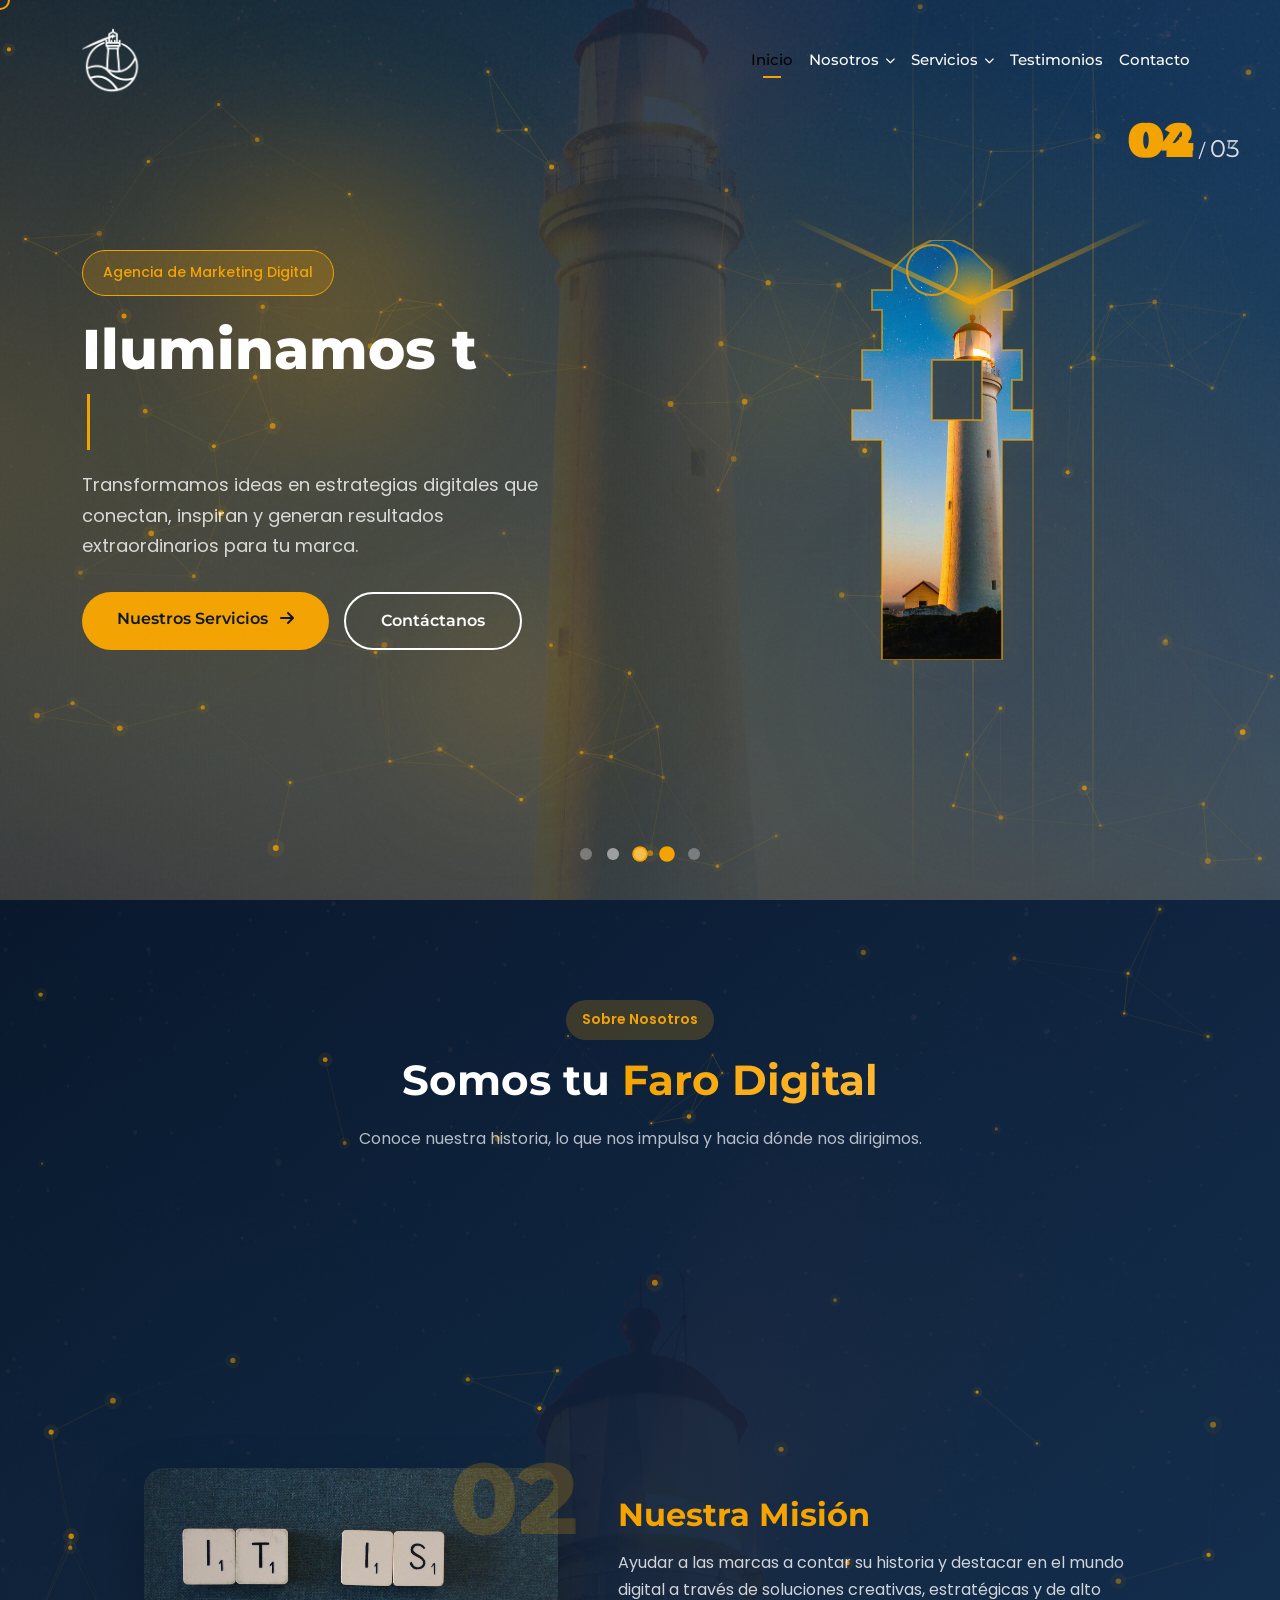
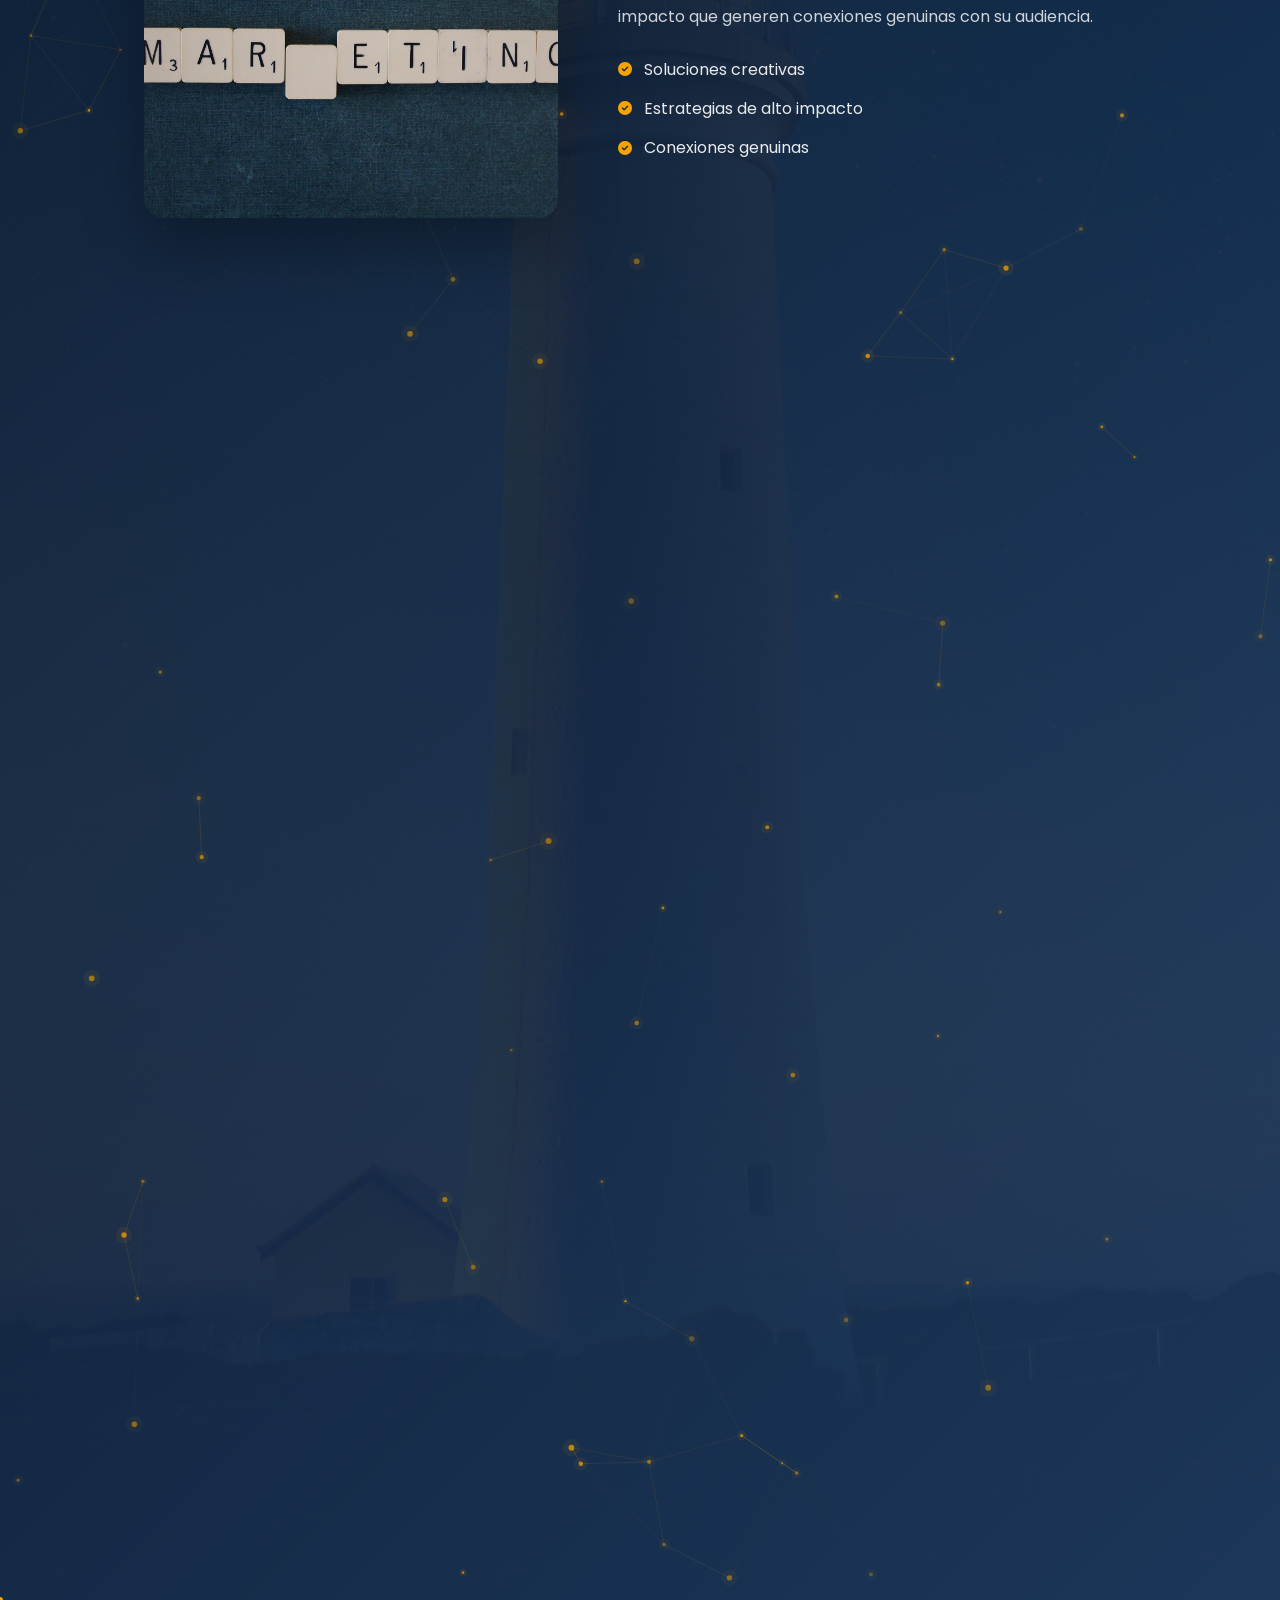
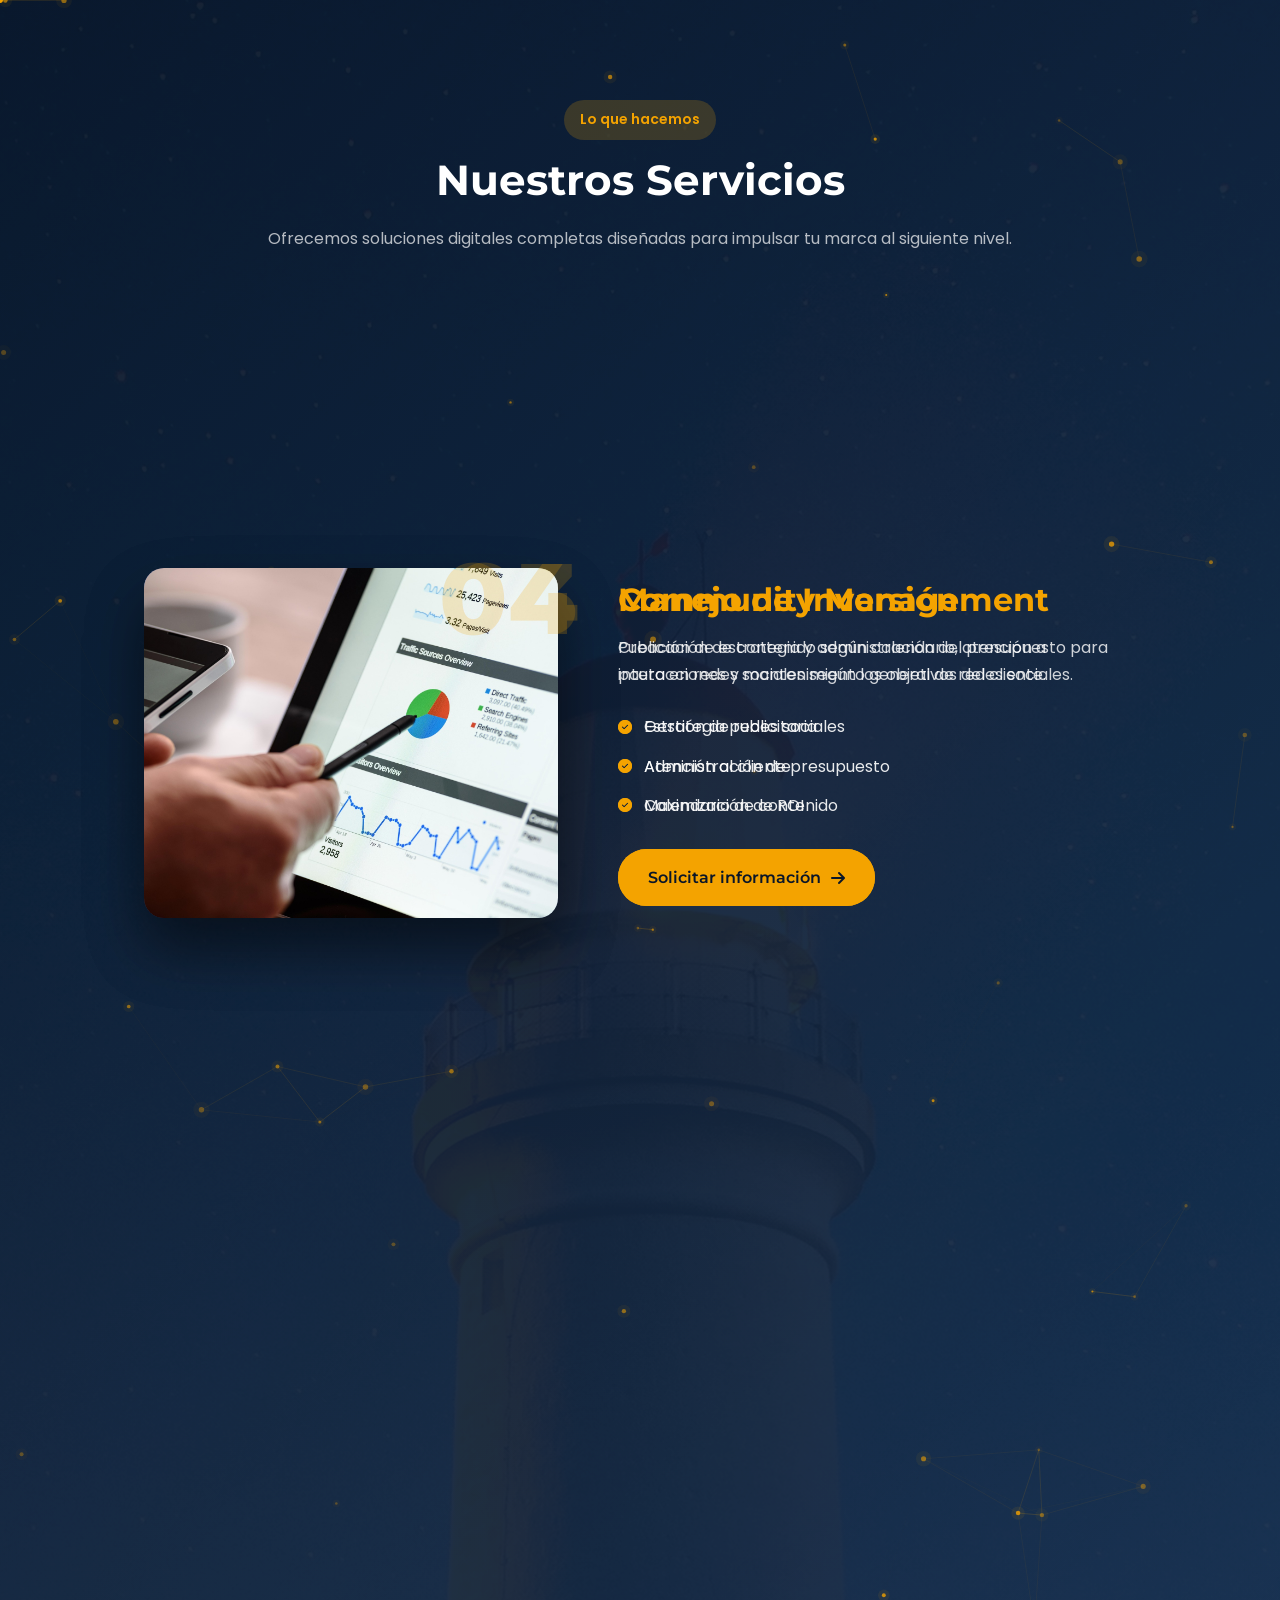
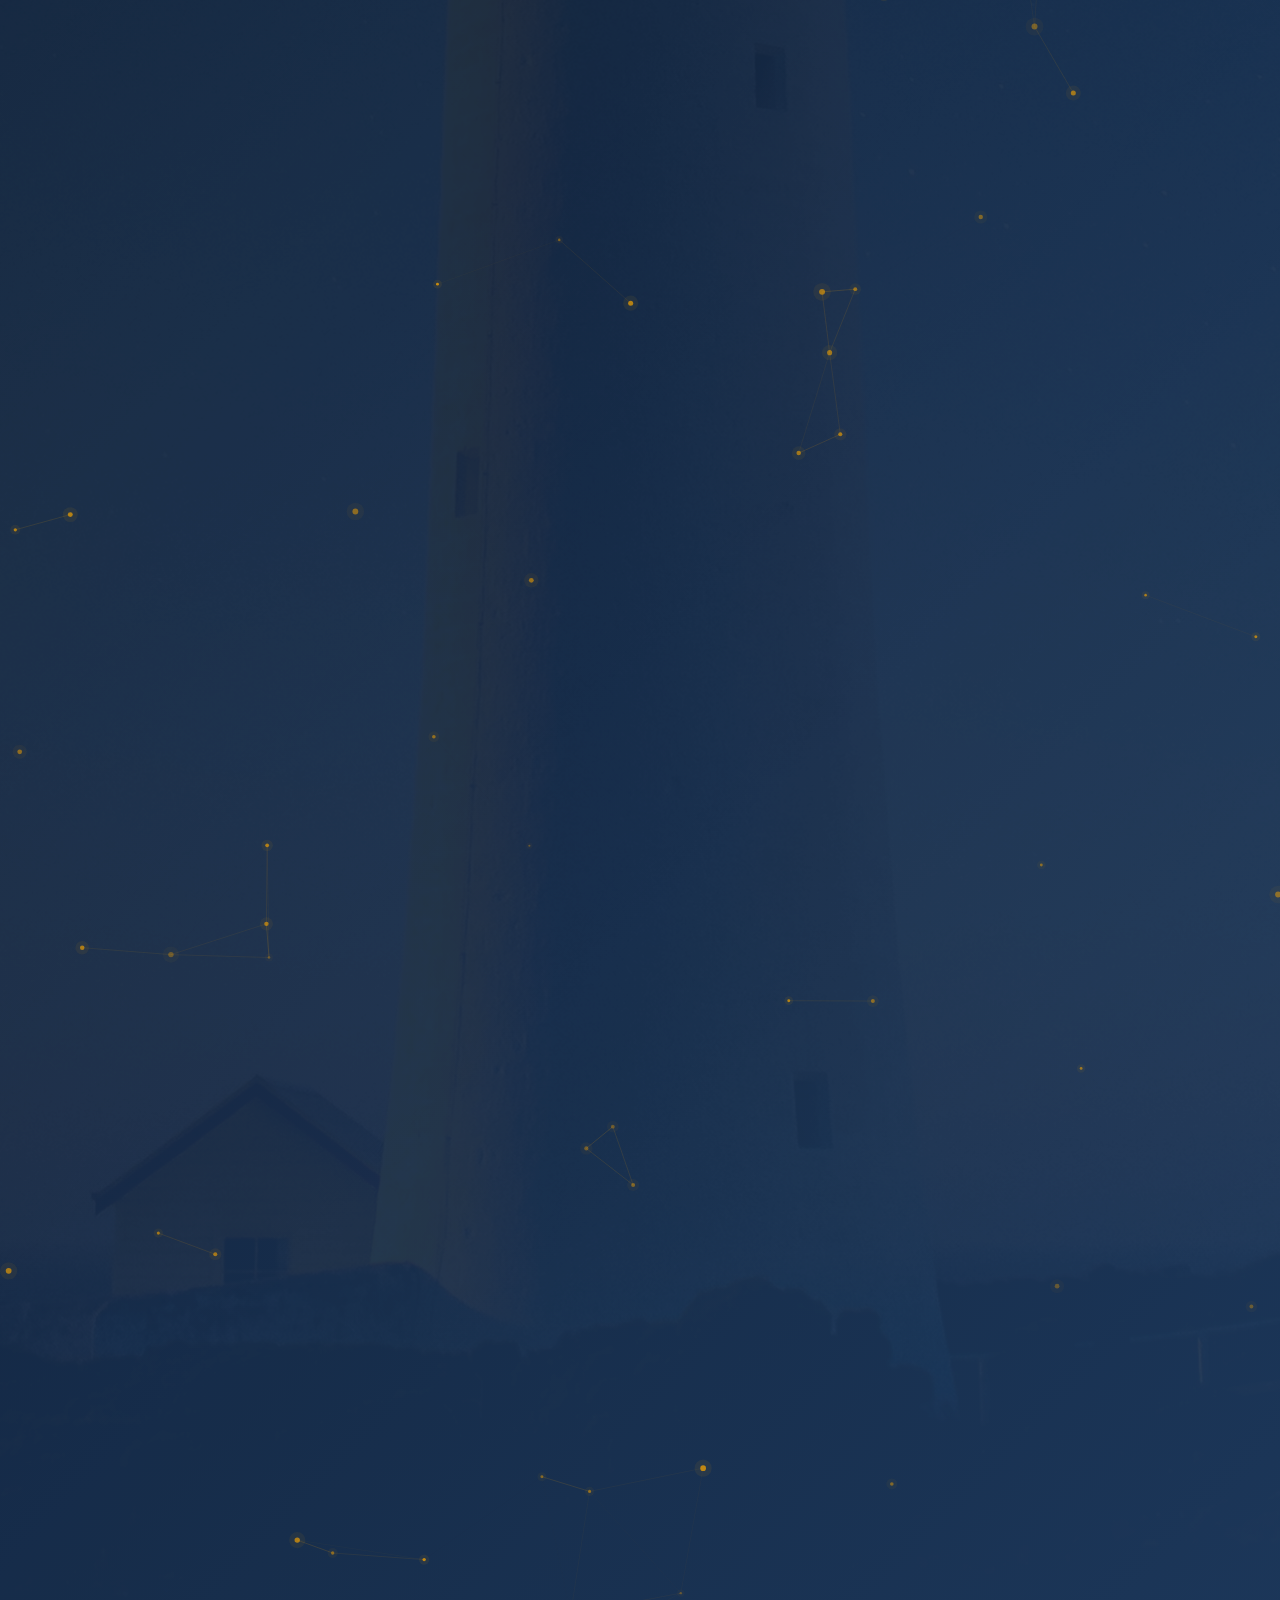
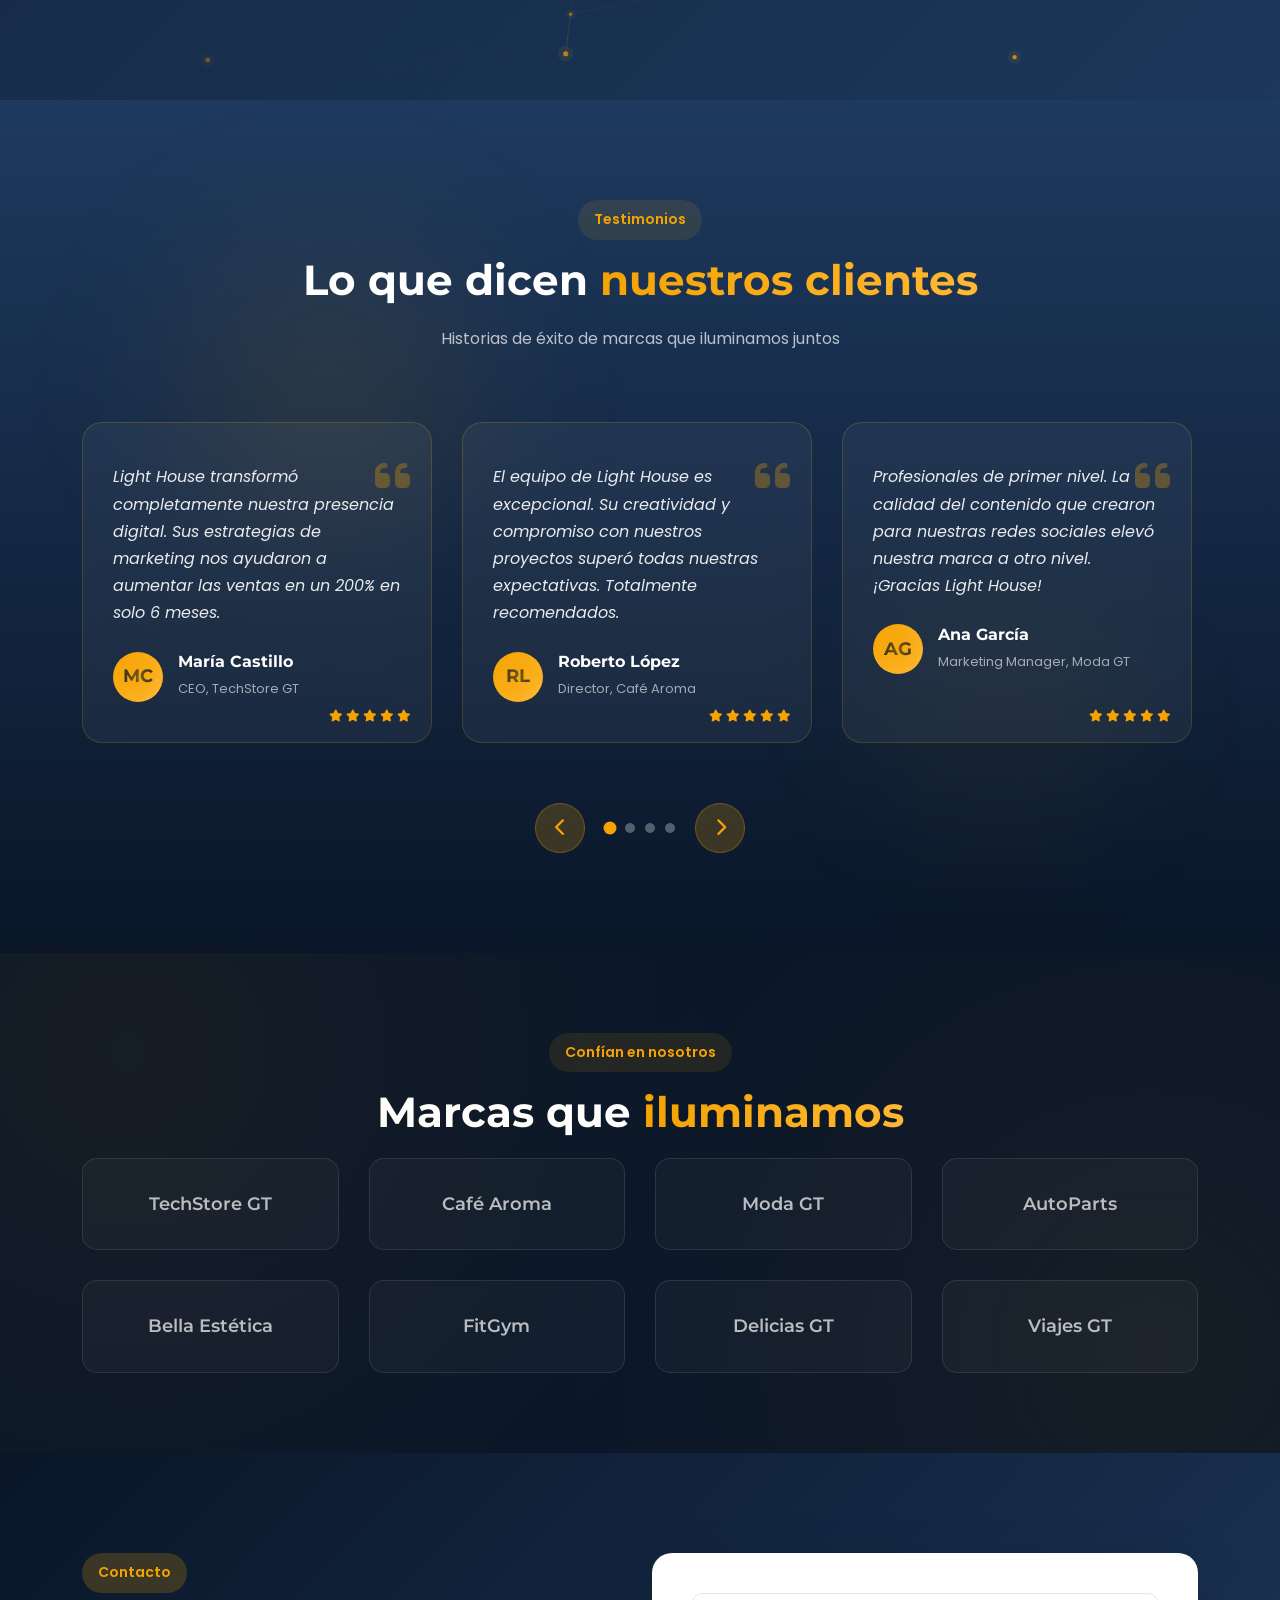
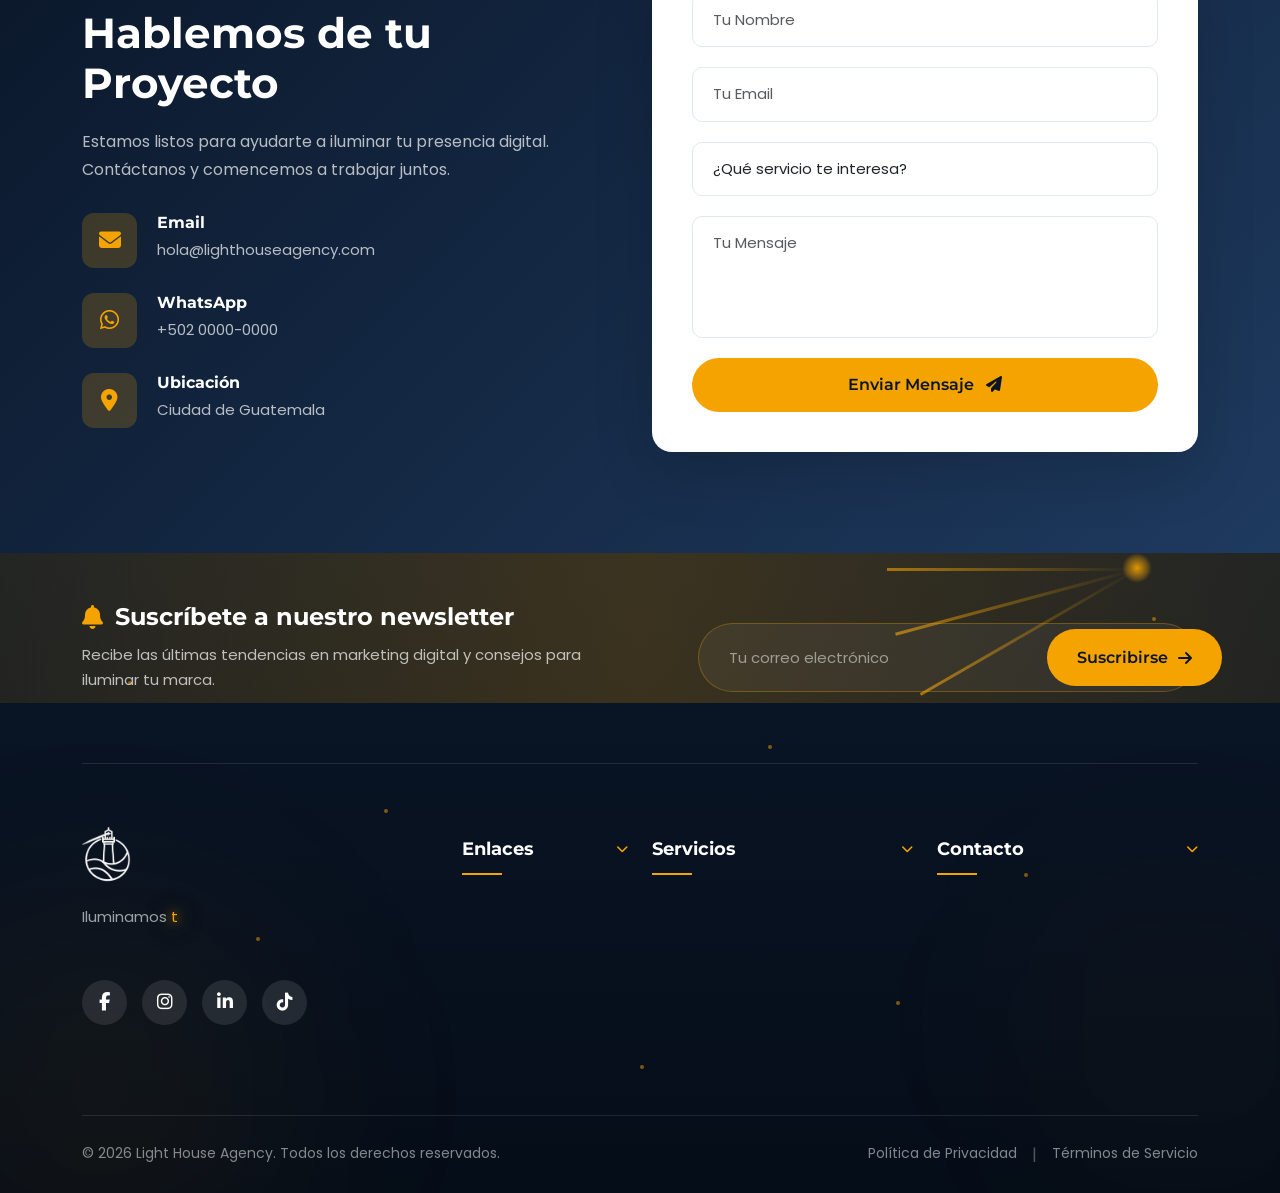
==== index.html @ 6420d39b "Add files via upload" ====
<!DOCTYPE html>
<html lang="es">
<head>
    <meta charset="UTF-8">
    <meta name="viewport" content="width=device-width, initial-scale=1.0">
    <meta name="description" content="Light House Agency - Agencia de Marketing Digital. Iluminamos tu presencia digital.">
    <title>Light House Agency | Agencia de Marketing Digital</title>
    
    <!-- Google Fonts -->
    <link rel="preconnect" href="https://fonts.googleapis.com">
    <link rel="preconnect" href="https://fonts.gstatic.com" crossorigin>
    <link href="https://fonts.googleapis.com/css2?family=Montserrat:wght@400;500;600;700;800&family=Poppins:wght@300;400;500;600&display=swap" rel="stylesheet">
    
    <!-- Bootstrap 5.3.2 -->
    <link href="https://cdn.jsdelivr.net/npm/bootstrap@5.3.2/dist/css/bootstrap.min.css" rel="stylesheet">
    
    <!-- Font Awesome -->
    <link rel="stylesheet" href="https://cdnjs.cloudflare.com/ajax/libs/font-awesome/6.5.1/css/all.min.css">
    
    <!-- Custom CSS -->
    <link rel="stylesheet" href="css/style.css">
</head>
<body>
    <!-- Preloader Premium -->
    <div id="preloader">
        <div class="preloader-content">
            <div class="preloader-logo">
                <div class="preloader-light-beam"></div>
                <svg viewBox="0 0 100 100" width="100" height="100">
                    <defs>
                        <linearGradient id="lighthouseGrad" x1="0%" y1="0%" x2="0%" y2="100%">
                            <stop offset="0%" style="stop-color:#F4A300"/>
                            <stop offset="100%" style="stop-color:#FFB833"/>
                        </linearGradient>
                    </defs>
                    <!-- Faro simplificado -->
                    <path d="M45 90 L45 40 L55 40 L55 90 Z" fill="url(#lighthouseGrad)"/>
                    <path d="M40 40 L50 20 L60 40 Z" fill="url(#lighthouseGrad)"/>
                    <circle cx="50" cy="25" r="8" fill="#F4A300" class="pulse-light"/>
                    <!-- Rayos de luz -->
                    <path d="M50 25 L30 10" stroke="#F4A300" stroke-width="2" opacity="0.5" class="light-ray"/>
                    <path d="M50 25 L70 10" stroke="#F4A300" stroke-width="2" opacity="0.5" class="light-ray"/>
                </svg>
            </div>
            <div class="loader"></div>
            <div class="preloader-text">
                <span>L</span><span>I</span><span>G</span><span>H</span><span>T</span>
                <span>&nbsp;</span>
                <span>H</span><span>O</span><span>U</span><span>S</span><span>E</span>
            </div>
            <div class="preloader-progress">
                <div class="preloader-progress-bar"></div>
            </div>
        </div>
    </div>

    <!-- Navigation -->
    <nav class="navbar navbar-expand-lg fixed-top">
        <div class="container">
            <a class="navbar-brand" href="#home">
                <img src="img/logo transparente.png" alt="Light House Agency" class="logo-img">
                <div class="logo-glow-border"></div>
            </a>
            <button class="navbar-toggler" type="button" data-bs-toggle="collapse" data-bs-target="#navbarNav">
                <span class="navbar-toggler-icon"></span>
            </button>
            <div class="collapse navbar-collapse" id="navbarNav">
                <ul class="navbar-nav ms-auto">
                    <li class="nav-item"><a class="nav-link active" href="#home">Inicio</a></li>
                    
                    <!-- Dropdown Nosotros -->
                    <li class="nav-item dropdown-nav">
                        <a class="nav-link dropdown-toggle-nav" href="#about">
                            Nosotros
                            <i class="fas fa-chevron-down dropdown-indicator-nav"></i>
                        </a>
                        <ul class="dropdown-menu-nav">
                            <li><a href="#about"><i class="fas fa-users"></i> Quiénes Somos</a></li>
                            <li><a href="#about"><i class="fas fa-bullseye"></i> Misión</a></li>
                            <li><a href="#about"><i class="fas fa-eye"></i> Visión</a></li>
                            <li><a href="#about"><i class="fas fa-heart"></i> Valores</a></li>
                        </ul>
                    </li>
                    
                    <!-- Dropdown Servicios -->
                    <li class="nav-item dropdown-nav">
                        <a class="nav-link dropdown-toggle-nav" href="#services">
                            Servicios
                            <i class="fas fa-chevron-down dropdown-indicator-nav"></i>
                        </a>
                        <ul class="dropdown-menu-nav">
                            <li><a href="#services"><i class="fas fa-ad"></i> Pauta Digital</a></li>
                            <li><a href="#services"><i class="fas fa-palette"></i> Creación de Contenido</a></li>
                            <li><a href="#services"><i class="fas fa-comments"></i> Community Management</a></li>
                            <li><a href="#services"><i class="fas fa-chart-line"></i> Manejo de Inversión</a></li>
                            <li><a href="#services"><i class="fas fa-file-alt"></i> Análisis y Reportes</a></li>
                        </ul>
                    </li>
                    
                    <li class="nav-item"><a class="nav-link" href="#testimonials">Testimonios</a></li>
                    <li class="nav-item"><a class="nav-link" href="#contact">Contacto</a></li>
                </ul>
            </div>
        </div>
    </nav>

    <!-- Hero Section -->
    <section id="home" class="hero-section">
        <!-- Aurora Effect -->
        <div class="aurora-container">
            <div class="aurora"></div>
            <div class="aurora aurora-2"></div>
        </div>
        
        <!-- Floating Orbs -->
        <div class="floating-orbs">
            <div class="orb orb-1"></div>
            <div class="orb orb-2"></div>
            <div class="orb orb-3"></div>
            <div class="orb orb-4"></div>
        </div>
        
        <!-- Light Beams -->
        <div class="light-beams">
            <div class="light-beam"></div>
            <div class="light-beam"></div>
            <div class="light-beam"></div>
            <div class="light-beam"></div>
        </div>
        
        <div class="hero-bg"></div>
        <canvas id="heroCanvas" class="hero-canvas"></canvas>
        <div class="container">
            <div class="row min-vh-100 align-items-center">
                <div class="col-lg-7">
                    <div class="hero-content">
                        <span class="hero-badge">Agencia de Marketing Digital</span>
                        <h1 class="hero-title">
                            <span class="typewriter-text">Iluminamos tu</span><br>
                            <span class="text-gradient typewriter-text-2">Presencia Digital</span>
                            <span class="typewriter-cursor"></span>
                        </h1>
                        <p class="hero-description">
                            Transformamos ideas en estrategias digitales que conectan, inspiran y generan resultados extraordinarios para tu marca.
                        </p>
                        <div class="hero-buttons">
                            <a href="#services" class="btn btn-primary-custom btn-magnetic btn-ripple btn-glow">
                                Nuestros Servicios
                                <i class="fas fa-arrow-right ms-2"></i>
                            </a>
                            <a href="#contact" class="btn btn-outline-custom btn-magnetic btn-ripple">
                                Contáctanos
                            </a>
                        </div>
                    </div>
                </div>
                <div class="col-lg-5">
                    <div class="hero-image float-animation">
                        <div class="lighthouse-knockout">
                            <!-- Imagen del faro visible a través de la silueta -->
                            <div class="knockout-bg"></div>
                            <!-- Borde luminoso de la silueta -->
                            <div class="knockout-border">
                                <svg viewBox="0 0 280 420" fill="none" xmlns="http://www.w3.org/2000/svg">
                                    <!-- Silueta del faro MÁS GRUESO con borde luminoso -->
                                    <path d="M50 420 L50 200 L20 200 L20 170 L40 170 L40 140 L30 140 L30 110 L50 110 L50 70 L40 70 L40 50 L60 50 L60 30 L80 10 L100 0 L120 0 L140 10 L160 30 L160 50 L180 50 L180 70 L170 70 L170 110 L190 110 L190 140 L180 140 L180 170 L200 170 L200 200 L170 200 L170 420 Z" 
                                          stroke="rgba(244, 163, 0, 0.6)" 
                                          stroke-width="2" 
                                          fill="none"/>
                                    <!-- Ventana del faro -->
                                    <rect x="100" y="120" width="50" height="60" stroke="rgba(244, 163, 0, 0.6)" stroke-width="2" fill="none"/>
                                    <!-- Luz superior -->
                                    <circle cx="100" cy="30" r="25" stroke="rgba(244, 163, 0, 0.8)" stroke-width="2" fill="none"/>
                                </svg>
                            </div>
                            <!-- Efecto de luz -->
                            <div class="knockout-glow"></div>
                            <div class="knockout-rays"></div>
                        </div>
                    </div>
                </div>
            </div>
        </div>
    </section>

    <!-- About Section - Carrusel -->
    <section id="about" class="about-section">
        <!-- Fondo igual que Hero -->
        <div class="about-dots-background">
            <div class="hero-bg"></div>
            <canvas id="aboutCanvas" class="about-canvas"></canvas>
        </div>
        
        <div class="container">
            <!-- Section Header -->
            <div class="section-header text-center">
                <span class="section-badge">Sobre Nosotros</span>
                <h2 class="section-title">Somos tu <span class="text-shimmer">Faro Digital</span></h2>
                <p class="section-description">
                    Conoce nuestra historia, lo que nos impulsa y hacia dónde nos dirigimos.
                </p>
            </div>
            
            <!-- Carrusel de Nosotros -->
            <div class="about-carousel-container">
                <div class="about-carousel">
                    <!-- Slide 1: Nosotros -->
                    <div class="about-slide" data-index="0">
                        <div class="about-slide-image-wrapper">
                            <div class="about-slide-image">
                                <img src="img/TRABAJOEQUIPO.jpg" alt="Nuestro Equipo">
                            </div>
                            <div class="about-slide-number">01</div>
                        </div>
                        <div class="about-slide-content">
                            <h3>¿Quiénes Somos?</h3>
                            <p>En Light House Agency, creemos que cada marca tiene una historia única que merece ser contada de manera brillante. Somos una agencia de marketing digital apasionada por transformar la presencia online de negocios que buscan destacar.</p>
                            <ul class="about-slide-features">
                                <li><i class="fas fa-check-circle"></i> Equipo creativo y estratégico</li>
                                <li><i class="fas fa-check-circle"></i> Pasión por la innovación</li>
                                <li><i class="fas fa-check-circle"></i> Compromiso con resultados</li>
                            </ul>
                        </div>
                    </div>
                    
                    <!-- Slide 2: Misión -->
                    <div class="about-slide" data-index="1">
                        <div class="about-slide-image-wrapper">
                            <div class="about-slide-image">
                                <img src="img/mision.jpg" alt="Nuestra Misión">
                            </div>
                            <div class="about-slide-number">02</div>
                        </div>
                        <div class="about-slide-content">
                            <h3>Nuestra Misión</h3>
                            <p>Ayudar a las marcas a contar su historia y destacar en el mundo digital a través de soluciones creativas, estratégicas y de alto impacto que generen conexiones genuinas con su audiencia.</p>
                            <ul class="about-slide-features">
                                <li><i class="fas fa-check-circle"></i> Soluciones creativas</li>
                                <li><i class="fas fa-check-circle"></i> Estrategias de alto impacto</li>
                                <li><i class="fas fa-check-circle"></i> Conexiones genuinas</li>
                            </ul>
                        </div>
                    </div>
                    
                    <!-- Slide 3: Visión -->
                    <div class="about-slide" data-index="2">
                        <div class="about-slide-image-wrapper">
                            <div class="about-slide-image">
                                <img src="img/vision.jpg" alt="Nuestra Visión">
                            </div>
                            <div class="about-slide-number">03</div>
                        </div>
                        <div class="about-slide-content">
                            <h3>Nuestra Visión</h3>
                            <p>Ser el faro que guía a empresas de todos los tamaños hacia el éxito en un entorno digital en constante evolución, iluminando el camino hacia el crecimiento sostenible.</p>
                            <ul class="about-slide-features">
                                <li><i class="fas fa-check-circle"></i> Guía hacia el éxito</li>
                                <li><i class="fas fa-check-circle"></i> Crecimiento sostenible</li>
                                <li><i class="fas fa-check-circle"></i> Innovación constante</li>
                            </ul>
                            <!-- Valores -->
                            <div class="values-badges">
                                <span class="value-badge scale-pulse"><i class="fas fa-check-circle"></i> Constancia</span>
                                <span class="value-badge scale-pulse"><i class="fas fa-check-circle"></i> Creatividad</span>
                                <span class="value-badge scale-pulse"><i class="fas fa-check-circle"></i> Confianza</span>
                            </div>
                        </div>
                    </div>
                </div>
                
                <!-- Indicadores de progreso -->
                <div class="about-carousel-progress">
                    <div class="about-progress-dot active" data-index="0"></div>
                    <div class="about-progress-dot" data-index="1"></div>
                    <div class="about-progress-dot" data-index="2"></div>
                </div>
                
                <!-- Contador -->
                <div class="about-slide-counter">
                    <span class="current">01</span>
                    <span class="separator">/</span>
                    <span class="total">03</span>
                </div>
            </div>
        </div>
    </section>

    <!-- Cursor Personalizado -->
    <div class="custom-cursor"></div>
    <div class="cursor-dot"></div>
    
    <!-- Services Section -->
    <section id="services" class="services-section section-padding">
        <!-- Fondo igual que Hero -->
        <div class="dots-background">
            <div class="hero-bg"></div>
            <canvas id="servicesCanvas" class="services-canvas"></canvas>
        </div>
        
        <div class="container">
            <!-- Section Header -->
            <div class="section-header text-center">
                <span class="section-badge">Lo que hacemos</span>
                <h2 class="section-title">Nuestros Servicios</h2>
                <p class="section-description">
                    Ofrecemos soluciones digitales completas diseñadas para impulsar tu marca al siguiente nivel.
                </p>
            </div>
            
            <!-- Carrusel de Servicios -->
            <div class="services-carousel-container">
                <div class="services-carousel">
                    <!-- Slide 1: Pauta Digital -->
                    <div class="service-slide" data-index="0">
                        <div class="service-image-wrapper">
                            <div class="service-image">
                                <img src="img/marketingdigital.jpg" alt="Pauta Digital">
                            </div>
                            <div class="service-number">01</div>
                        </div>
                        <div class="service-content">
                            <h3>Pauta Digital</h3>
                            <p>Planificación, desarrollo, implementación, optimización y monitoreo continuo de campañas publicitarias en Meta Ads.</p>
                            <ul class="service-features">
                                <li><i class="fas fa-check-circle"></i> Campañas en Facebook e Instagram</li>
                                <li><i class="fas fa-check-circle"></i> Optimización de presupuesto</li>
                                <li><i class="fas fa-check-circle"></i> Análisis de resultados</li>
                            </ul>
                            <a href="#contact" class="service-btn">
                                Solicitar información <i class="fas fa-arrow-right"></i>
                            </a>
                        </div>
                    </div>
                    
                    <!-- Slide 2: Creación de Contenido -->
                    <div class="service-slide" data-index="1">
                        <div class="service-image-wrapper">
                            <div class="service-image">
                                <img src="img/trabajopc.jpg" alt="Creación de Contenido">
                            </div>
                            <div class="service-number">02</div>
                        </div>
                        <div class="service-content">
                            <h3>Creación de Contenido</h3>
                            <p>Elaboración de material gráfico para redes sociales: fotografía, diseños, producción de videos y eventos.</p>
                            <ul class="service-features">
                                <li><i class="fas fa-check-circle"></i> Fotografía profesional</li>
                                <li><i class="fas fa-check-circle"></i> Diseño gráfico</li>
                                <li><i class="fas fa-check-circle"></i> Producción de video</li>
                            </ul>
                            <a href="#contact" class="service-btn">
                                Solicitar información <i class="fas fa-arrow-right"></i>
                            </a>
                        </div>
                    </div>
                    
                    <!-- Slide 3: Community Management -->
                    <div class="service-slide" data-index="2">
                        <div class="service-image-wrapper">
                            <div class="service-image">
                                <img src="img/online.jpg" alt="Community Management">
                            </div>
                            <div class="service-number">03</div>
                        </div>
                        <div class="service-content">
                            <h3>Community Management</h3>
                            <p>Publicación de contenido según calendario, atención a interacciones y mantenimiento general de redes sociales.</p>
                            <ul class="service-features">
                                <li><i class="fas fa-check-circle"></i> Gestión de redes sociales</li>
                                <li><i class="fas fa-check-circle"></i> Atención al cliente</li>
                                <li><i class="fas fa-check-circle"></i> Calendario de contenido</li>
                            </ul>
                            <a href="#contact" class="service-btn">
                                Solicitar información <i class="fas fa-arrow-right"></i>
                            </a>
                        </div>
                    </div>
                    
                    <!-- Slide 4: Manejo de Inversión -->
                    <div class="service-slide" data-index="3">
                        <div class="service-image-wrapper">
                            <div class="service-image">
                                <img src="img/estadisticas.jpg" alt="Manejo de Inversión">
                            </div>
                            <div class="service-number">04</div>
                        </div>
                        <div class="service-content">
                            <h3>Manejo de Inversión</h3>
                            <p>Creación de estrategia y administración del presupuesto para pauta en redes sociales según los objetivos del cliente.</p>
                            <ul class="service-features">
                                <li><i class="fas fa-check-circle"></i> Estrategia publicitaria</li>
                                <li><i class="fas fa-check-circle"></i> Administración de presupuesto</li>
                                <li><i class="fas fa-check-circle"></i> Maximización de ROI</li>
                            </ul>
                            <a href="#contact" class="service-btn">
                                Solicitar información <i class="fas fa-arrow-right"></i>
                            </a>
                        </div>
                    </div>
                    
                    <!-- Slide 5: Análisis y Reportes -->
                    <div class="service-slide" data-index="4">
                        <div class="service-image-wrapper">
                            <div class="service-image">
                                <img src="img/busqueda.png" alt="Análisis y Reportes">
                            </div>
                            <div class="service-number">05</div>
                        </div>
                        <div class="service-content">
                            <h3>Análisis y Reportes</h3>
                            <p>Reportes detallados relacionados con todos y cada uno de los proyectos para medir el éxito de las estrategias.</p>
                            <ul class="service-features">
                                <li><i class="fas fa-check-circle"></i> Métricas de desempeño</li>
                                <li><i class="fas fa-check-circle"></i> Informes mensuales</li>
                                <li><i class="fas fa-check-circle"></i> Recomendaciones</li>
                            </ul>
                            <a href="#contact" class="service-btn">
                                Solicitar información <i class="fas fa-arrow-right"></i>
                            </a>
                        </div>
                    </div>
                </div>
                
                <!-- Indicadores de progreso -->
                <div class="carousel-progress">
                    <div class="progress-dot active" data-index="0"></div>
                    <div class="progress-dot" data-index="1"></div>
                    <div class="progress-dot" data-index="2"></div>
                    <div class="progress-dot" data-index="3"></div>
                    <div class="progress-dot" data-index="4"></div>
                </div>
                
                <!-- Contador -->
                <div class="slide-counter">
                    <span class="current">01</span>
                    <span class="separator">/</span>
                    <span class="total">05</span>
                </div>
            </div>
        </div>
    </section>

    <!-- Testimonials Section -->
    <section id="testimonials" class="testimonials-section">
        <div class="testimonials-bg">
            <div class="testimonials-orb testimonials-orb-1"></div>
            <div class="testimonials-orb testimonials-orb-2"></div>
        </div>
        <div class="container">
            <div class="section-header text-center">
                <span class="section-badge">Testimonios</span>
                <h2 class="section-title">Lo que dicen <span class="text-shimmer">nuestros clientes</span></h2>
                <p class="section-description">
                    Historias de éxito de marcas que iluminamos juntos
                </p>
            </div>
            
            <div class="testimonials-carousel-wrapper">
                <div class="testimonials-carousel">
                    <div class="testimonial-card">
                        <div class="testimonial-quote">
                            <i class="fas fa-quote-left"></i>
                        </div>
                        <p class="testimonial-text">Light House transformó completamente nuestra presencia digital. Sus estrategias de marketing nos ayudaron a aumentar las ventas en un 200% en solo 6 meses.</p>
                        <div class="testimonial-author">
                            <div class="testimonial-avatar">
                                <div class="avatar-placeholder">MC</div>
                                <div class="avatar-glow"></div>
                            </div>
                            <div class="testimonial-info">
                                <h5>María Castillo</h5>
                                <span>CEO, TechStore GT</span>
                            </div>
                        </div>
                        <div class="testimonial-rating">
                            <i class="fas fa-star"></i>
                            <i class="fas fa-star"></i>
                            <i class="fas fa-star"></i>
                            <i class="fas fa-star"></i>
                            <i class="fas fa-star"></i>
                        </div>
                    </div>
                    
                    <div class="testimonial-card">
                        <div class="testimonial-quote">
                            <i class="fas fa-quote-left"></i>
                        </div>
                        <p class="testimonial-text">El equipo de Light House es excepcional. Su creatividad y compromiso con nuestros proyectos superó todas nuestras expectativas. Totalmente recomendados.</p>
                        <div class="testimonial-author">
                            <div class="testimonial-avatar">
                                <div class="avatar-placeholder">RL</div>
                                <div class="avatar-glow"></div>
                            </div>
                            <div class="testimonial-info">
                                <h5>Roberto López</h5>
                                <span>Director, Café Aroma</span>
                            </div>
                        </div>
                        <div class="testimonial-rating">
                            <i class="fas fa-star"></i>
                            <i class="fas fa-star"></i>
                            <i class="fas fa-star"></i>
                            <i class="fas fa-star"></i>
                            <i class="fas fa-star"></i>
                        </div>
                    </div>
                    
                    <div class="testimonial-card">
                        <div class="testimonial-quote">
                            <i class="fas fa-quote-left"></i>
                        </div>
                        <p class="testimonial-text">Profesionales de primer nivel. La calidad del contenido que crearon para nuestras redes sociales elevó nuestra marca a otro nivel. ¡Gracias Light House!</p>
                        <div class="testimonial-author">
                            <div class="testimonial-avatar">
                                <div class="avatar-placeholder">AG</div>
                                <div class="avatar-glow"></div>
                            </div>
                            <div class="testimonial-info">
                                <h5>Ana García</h5>
                                <span>Marketing Manager, Moda GT</span>
                            </div>
                        </div>
                        <div class="testimonial-rating">
                            <i class="fas fa-star"></i>
                            <i class="fas fa-star"></i>
                            <i class="fas fa-star"></i>
                            <i class="fas fa-star"></i>
                            <i class="fas fa-star"></i>
                        </div>
                    </div>
                    
                    <div class="testimonial-card">
                        <div class="testimonial-quote">
                            <i class="fas fa-quote-left"></i>
                        </div>
                        <p class="testimonial-text">Increíble atención al detalle y resultados medibles. Los reportes mensuales nos permiten ver exactamente cómo nuestras campañas están funcionando.</p>
                        <div class="testimonial-author">
                            <div class="testimonial-avatar">
                                <div class="avatar-placeholder">JM</div>
                                <div class="avatar-glow"></div>
                            </div>
                            <div class="testimonial-info">
                                <h5>Jorge Méndez</h5>
                                <span>Fundador, AutoParts GT</span>
                            </div>
                        </div>
                        <div class="testimonial-rating">
                            <i class="fas fa-star"></i>
                            <i class="fas fa-star"></i>
                            <i class="fas fa-star"></i>
                            <i class="fas fa-star"></i>
                            <i class="fas fa-star"></i>
                        </div>
                    </div>
                </div>
                
                <div class="testimonials-nav">
                    <button class="testimonial-nav-btn prev-btn" aria-label="Anterior">
                        <i class="fas fa-chevron-left"></i>
                    </button>
                    <div class="testimonials-dots"></div>
                    <button class="testimonial-nav-btn next-btn" aria-label="Siguiente">
                        <i class="fas fa-chevron-right"></i>
                    </button>
                </div>
            </div>
        </div>
    </section>

    <!-- Clients Section -->
    <section id="clients" class="clients-section">
        <div class="clients-bg-pattern"></div>
        <div class="container">
            <div class="section-header text-center">
                <span class="section-badge">Confían en nosotros</span>
                <h2 class="section-title">Marcas que <span class="text-shimmer">iluminamos</span></h2>
            </div>
            
            <div class="clients-grid">
                <div class="client-logo" data-aos="zoom-in" data-aos-delay="0">
                    <div class="client-logo-inner">
                        <span class="client-name">TechStore GT</span>
                    </div>
                    <div class="client-logo-glow"></div>
                </div>
                <div class="client-logo" data-aos="zoom-in" data-aos-delay="50">
                    <div class="client-logo-inner">
                        <span class="client-name">Café Aroma</span>
                    </div>
                    <div class="client-logo-glow"></div>
                </div>
                <div class="client-logo" data-aos="zoom-in" data-aos-delay="100">
                    <div class="client-logo-inner">
                        <span class="client-name">Moda GT</span>
                    </div>
                    <div class="client-logo-glow"></div>
                </div>
                <div class="client-logo" data-aos="zoom-in" data-aos-delay="150">
                    <div class="client-logo-inner">
                        <span class="client-name">AutoParts</span>
                    </div>
                    <div class="client-logo-glow"></div>
                </div>
                <div class="client-logo" data-aos="zoom-in" data-aos-delay="200">
                    <div class="client-logo-inner">
                        <span class="client-name">Bella Estética</span>
                    </div>
                    <div class="client-logo-glow"></div>
                </div>
                <div class="client-logo" data-aos="zoom-in" data-aos-delay="250">
                    <div class="client-logo-inner">
                        <span class="client-name">FitGym</span>
                    </div>
                    <div class="client-logo-glow"></div>
                </div>
                <div class="client-logo" data-aos="zoom-in" data-aos-delay="300">
                    <div class="client-logo-inner">
                        <span class="client-name">Delicias GT</span>
                    </div>
                    <div class="client-logo-glow"></div>
                </div>
                <div class="client-logo" data-aos="zoom-in" data-aos-delay="350">
                    <div class="client-logo-inner">
                        <span class="client-name">Viajes GT</span>
                    </div>
                    <div class="client-logo-glow"></div>
                </div>
            </div>
        </div>
    </section>

    <!-- Contact Section -->
    <section id="contact" class="contact-section section-padding">
        <div class="container">
            <div class="row">
                <div class="col-lg-6">
                    <div class="contact-info">
                        <span class="section-badge">Contacto</span>
                        <h2 class="section-title contact-title-animate">Hablemos de tu Proyecto</h2>
                        <p class="contact-text-animate">Estamos listos para ayudarte a iluminar tu presencia digital. Contáctanos y comencemos a trabajar juntos.</p>
                        
                        <div class="contact-item">
                            <div class="contact-icon">
                                <i class="fas fa-envelope"></i>
                            </div>
                            <div class="contact-text">
                                <h5>Email</h5>
                                <p>hola@lighthouseagency.com</p>
                            </div>
                        </div>
                        
                        <div class="contact-item">
                            <div class="contact-icon">
                                <i class="fab fa-whatsapp"></i>
                            </div>
                            <div class="contact-text">
                                <h5>WhatsApp</h5>
                                <p>+502 0000-0000</p>
                            </div>
                        </div>
                        
                        <div class="contact-item">
                            <div class="contact-icon">
                                <i class="fas fa-map-marker-alt"></i>
                            </div>
                            <div class="contact-text">
                                <h5>Ubicación</h5>
                                <p>Ciudad de Guatemala</p>
                            </div>
                        </div>
                    </div>
                </div>
                <div class="col-lg-6">
                    <div class="contact-form-wrapper">
                        <form class="contact-form">
                            <div class="form-group">
                                <input type="text" class="form-control" placeholder="Tu Nombre" required>
                            </div>
                            <div class="form-group">
                                <input type="email" class="form-control" placeholder="Tu Email" required>
                            </div>
                            <div class="form-group">
                                <select class="form-control">
                                    <option value="">¿Qué servicio te interesa?</option>
                                    <option value="pauta">Pauta Digital</option>
                                    <option value="contenido">Creación de Contenido</option>
                                    <option value="community">Community Management</option>
                                    <option value="inversion">Manejo de Inversión</option>
                                    <option value="reportes">Análisis y Reportes</option>
                                </select>
                            </div>
                            <div class="form-group">
                                <textarea class="form-control" rows="4" placeholder="Tu Mensaje"></textarea>
                            </div>
                            <button type="submit" class="btn btn-primary-custom btn-block">
                                Enviar Mensaje
                                <i class="fas fa-paper-plane ms-2"></i>
                            </button>
                        </form>
                    </div>
                </div>
            </div>
        </div>
    </section>

    <!-- Footer Premium -->
    <footer class="footer-premium">
        <!-- Light Waves Effect -->
        <div class="footer-light-waves">
            <div class="light-wave light-wave-1"></div>
            <div class="light-wave light-wave-2"></div>
            <div class="light-wave light-wave-3"></div>
        </div>
        
        <!-- Lighthouse Beam -->
        <div class="footer-lighthouse-beam">
            <div class="beam-source"></div>
            <div class="beam-ray beam-ray-1"></div>
            <div class="beam-ray beam-ray-2"></div>
            <div class="beam-ray beam-ray-3"></div>
        </div>
        
        <!-- Floating Particles -->
        <div class="footer-particles">
            <div class="footer-particle"></div>
            <div class="footer-particle"></div>
            <div class="footer-particle"></div>
            <div class="footer-particle"></div>
            <div class="footer-particle"></div>
            <div class="footer-particle"></div>
            <div class="footer-particle"></div>
            <div class="footer-particle"></div>
        </div>
        
        <div class="container">
            <!-- Newsletter Section -->
            <div class="footer-newsletter">
                <div class="row align-items-center">
                    <div class="col-lg-6">
                        <div class="newsletter-content">
                            <h3 class="newsletter-title">
                                <i class="fas fa-bell"></i>
                                Suscríbete a nuestro newsletter
                            </h3>
                            <p class="newsletter-text">Recibe las últimas tendencias en marketing digital y consejos para iluminar tu marca.</p>
                        </div>
                    </div>
                    <div class="col-lg-6">
                        <form class="newsletter-form">
                            <div class="newsletter-input-wrapper">
                                <input type="email" class="newsletter-input" placeholder="Tu correo electrónico" required>
                                <button type="submit" class="newsletter-btn btn-magnetic">
                                    <span>Suscribirse</span>
                                    <i class="fas fa-arrow-right"></i>
                                </button>
                            </div>
                        </form>
                    </div>
                </div>
            </div>
            
            <!-- Main Footer Content -->
            <div class="footer-main">
                <div class="row">
                    <!-- Brand Column -->
                    <div class="col-lg-4 col-md-6">
                        <div class="footer-brand">
                            <img src="img/logo transparente.png" alt="Light House Agency" class="footer-logo">
                            <p class="footer-tagline">
                                <span class="welding-text" data-text="Iluminamos tu presencia digital con estrategias innovadoras que transforman marcas."></span>
                            </p>
                            <div class="footer-social-premium">
                                <a href="#" class="social-icon-3d" data-tooltip="Facebook">
                                    <i class="fab fa-facebook-f"></i>
                                    <span class="social-icon-back"><i class="fab fa-facebook-f"></i></span>
                                </a>
                                <a href="#" class="social-icon-3d" data-tooltip="Instagram">
                                    <i class="fab fa-instagram"></i>
                                    <span class="social-icon-back"><i class="fab fa-instagram"></i></span>
                                </a>
                                <a href="#" class="social-icon-3d" data-tooltip="LinkedIn">
                                    <i class="fab fa-linkedin-in"></i>
                                    <span class="social-icon-back"><i class="fab fa-linkedin-in"></i></span>
                                </a>
                                <a href="#" class="social-icon-3d" data-tooltip="TikTok">
                                    <i class="fab fa-tiktok"></i>
                                    <span class="social-icon-back"><i class="fab fa-tiktok"></i></span>
                                </a>
                            </div>
                        </div>
                    </div>
                    
                    <!-- Quick Links -->
                    <div class="col-lg-2 col-md-6">
                        <div class="footer-links-column">
                            <h4 class="footer-column-title">
                                Enlaces
                                <i class="fas fa-chevron-down dropdown-indicator"></i>
                            </h4>
                            <ul class="footer-links-list">
                                <li><a href="#home"><span class="link-icon"><i class="fas fa-chevron-right"></i></span>Inicio</a></li>
                                <li><a href="#about"><span class="link-icon"><i class="fas fa-chevron-right"></i></span>Nosotros</a></li>
                                <li><a href="#services"><span class="link-icon"><i class="fas fa-chevron-right"></i></span>Servicios</a></li>
                                <li><a href="#testimonials"><span class="link-icon"><i class="fas fa-chevron-right"></i></span>Testimonios</a></li>
                                <li><a href="#contact"><span class="link-icon"><i class="fas fa-chevron-right"></i></span>Contacto</a></li>
                            </ul>
                        </div>
                    </div>
                    
                    <!-- Services Links -->
                    <div class="col-lg-3 col-md-6">
                        <div class="footer-links-column">
                            <h4 class="footer-column-title">
                                Servicios
                                <i class="fas fa-chevron-down dropdown-indicator"></i>
                            </h4>
                            <ul class="footer-links-list">
                                <li><a href="#services"><span class="link-icon"><i class="fas fa-chevron-right"></i></span>Pauta Digital</a></li>
                                <li><a href="#services"><span class="link-icon"><i class="fas fa-chevron-right"></i></span>Creación de Contenido</a></li>
                                <li><a href="#services"><span class="link-icon"><i class="fas fa-chevron-right"></i></span>Community Management</a></li>
                                <li><a href="#services"><span class="link-icon"><i class="fas fa-chevron-right"></i></span>Manejo de Inversión</a></li>
                                <li><a href="#services"><span class="link-icon"><i class="fas fa-chevron-right"></i></span>Análisis y Reportes</a></li>
                            </ul>
                        </div>
                    </div>
                    
                    <!-- Contact Info -->
                    <div class="col-lg-3 col-md-6">
                        <div class="footer-contact-column">
                            <h4 class="footer-column-title">
                                Contacto
                                <i class="fas fa-chevron-down dropdown-indicator"></i>
                            </h4>
                            <div class="footer-contact-items">
                                <div class="footer-contact-item">
                                    <div class="contact-icon-glow">
                                        <i class="fas fa-envelope"></i>
                                    </div>
                                    <div class="contact-detail">
                                        <span class="contact-label">Email</span>
                                        <a href="mailto:hola@lighthouseagency.com">hola@lighthouseagency.com</a>
                                    </div>
                                </div>
                                <div class="footer-contact-item">
                                    <div class="contact-icon-glow">
                                        <i class="fab fa-whatsapp"></i>
                                    </div>
                                    <div class="contact-detail">
                                        <span class="contact-label">WhatsApp</span>
                                        <a href="https://wa.me/50200000000">+502 0000-0000</a>
                                    </div>
                                </div>
                                <div class="footer-contact-item">
                                    <div class="contact-icon-glow">
                                        <i class="fas fa-map-marker-alt"></i>
                                    </div>
                                    <div class="contact-detail">
                                        <span class="contact-label">Ubicación</span>
                                        <span>Ciudad de Guatemala</span>
                                    </div>
                                </div>
                            </div>
                        </div>
                    </div>
                </div>
            </div>
            
            <!-- Footer Bottom -->
            <div class="footer-bottom-premium">
                <div class="row align-items-center">
                    <div class="col-md-6">
                        <p class="copyright-text">
                            &copy; 2026 Light House Agency. Todos los derechos reservados.
                        </p>
                    </div>
                    <div class="col-md-6">
                        <div class="footer-bottom-links">
                            <a href="#">Política de Privacidad</a>
                            <span class="separator">|</span>
                            <a href="#">Términos de Servicio</a>
                        </div>
                    </div>
                </div>
            </div>
        </div>
        
        <!-- Decorative Elements -->
        <div class="footer-decoration footer-decoration-1"></div>
        <div class="footer-decoration footer-decoration-2"></div>
    </footer>

    <!-- Back to Top Button -->
    <a href="#home" class="back-to-top" id="backToTop">
        <i class="fas fa-chevron-up"></i>
        <div class="back-to-top-glow"></div>
    </a>

    <!-- Bootstrap JS -->
    <script src="https://cdn.jsdelivr.net/npm/bootstrap@5.3.2/dist/js/bootstrap.bundle.min.js"></script>
    
    <!-- Custom JS -->
    <script src="js/main.js"></script>
</body>
</html>
---- css/style.css ----
/* ===================================
   Light House Agency - Styles
   Carrusel Servicios con Scroll Pinned
   Efectos Visuales de Alto Impacto
   =================================== */

/* CSS Variables */
:root {
    --color-white: #FFFFFF;
    --color-light: #F8FAFC;
    --color-blue-dark: #0A1628;
    --color-blue: #1E3A5F;
    --color-blue-light: #2D5A87;
    --color-yellow: #F4A300;
    --color-yellow-light: #FFB833;
    --color-gray: #64748B;
    --color-gray-light: #E2E8F0;
    
    --font-primary: 'Montserrat', sans-serif;
    --font-secondary: 'Poppins', sans-serif;
    
    --shadow-card: 0 10px 40px rgba(0, 0, 0, 0.1);
    --shadow-hover: 0 20px 60px rgba(0, 0, 0, 0.15);
    --shadow-glow: 0 0 40px rgba(244, 163, 0, 0.4);
    
    --transition: all 0.6s cubic-bezier(0.25, 0.46, 0.45, 0.94);
    --transition-fast: all 0.3s cubic-bezier(0.25, 0.46, 0.45, 0.94);
}

/* Reset */
* {
    margin: 0;
    padding: 0;
    box-sizing: border-box;
}

html {
    scroll-behavior: smooth;
}

body {
    font-family: var(--font-secondary);
    font-size: 16px;
    line-height: 1.7;
    color: var(--color-blue-dark);
    background-color: var(--color-white);
    overflow-x: hidden;
}

h1, h2, h3, h4, h5, h6 {
    font-family: var(--font-primary);
    font-weight: 700;
    line-height: 1.2;
}

a {
    text-decoration: none;
    color: inherit;
    transition: var(--transition);
}

img {
    max-width: 100%;
    height: auto;
}

/* ===================================
   Preloader Premium
   =================================== */
#preloader {
    position: fixed;
    top: 0;
    left: 0;
    width: 100%;
    height: 100%;
    background: var(--color-blue-dark);
    display: flex;
    flex-direction: column;
    align-items: center;
    justify-content: center;
    z-index: 9999;
    transition: opacity 0.8s ease, visibility 0.8s ease;
}

#preloader.hidden {
    opacity: 0;
    visibility: hidden;
}

.preloader-content {
    text-align: center;
}

.preloader-logo {
    width: 120px;
    height: 120px;
    margin-bottom: 30px;
    position: relative;
    animation: pulse-glow 2s ease-in-out infinite;
}

.preloader-light-beam {
    position: absolute;
    top: 50%;
    left: 50%;
    width: 200px;
    height: 200px;
    transform: translate(-50%, -50%);
    background: radial-gradient(ellipse at center, rgba(244, 163, 0, 0.3) 0%, transparent 70%);
    animation: light-pulse 2s ease-in-out infinite;
}

@keyframes light-pulse {
    0%, 100% { transform: translate(-50%, -50%) scale(0.8); opacity: 0.5; }
    50% { transform: translate(-50%, -50%) scale(1.2); opacity: 1; }
}

@keyframes pulse-glow {
    0%, 100% { filter: drop-shadow(0 0 20px rgba(244, 163, 0, 0.5)); }
    50% { filter: drop-shadow(0 0 40px rgba(244, 163, 0, 0.8)); }
}

.loader {
    width: 60px;
    height: 60px;
    position: relative;
}

.loader::before,
.loader::after {
    content: '';
    position: absolute;
    border-radius: 50%;
    animation: loader-spin 1.5s ease-in-out infinite;
}

.loader::before {
    width: 100%;
    height: 100%;
    border: 3px solid transparent;
    border-top-color: var(--color-yellow);
    border-right-color: var(--color-yellow);
}

.loader::after {
    width: 70%;
    height: 70%;
    top: 15%;
    left: 15%;
    border: 3px solid transparent;
    border-bottom-color: var(--color-yellow-light);
    border-left-color: var(--color-yellow-light);
    animation-direction: reverse;
}

@keyframes loader-spin {
    to { transform: rotate(360deg); }
}

.preloader-text {
    margin-top: 30px;
    font-family: var(--font-primary);
    font-size: 14px;
    color: rgba(255, 255, 255, 0.6);
    letter-spacing: 3px;
    text-transform: uppercase;
    overflow: hidden;
}

.preloader-text span {
    display: inline-block;
    animation: text-wave 1.5s ease-in-out infinite;
}

.preloader-text span:nth-child(1) { animation-delay: 0s; }
.preloader-text span:nth-child(2) { animation-delay: 0.1s; }
.preloader-text span:nth-child(3) { animation-delay: 0.2s; }
.preloader-text span:nth-child(4) { animation-delay: 0.3s; }
.preloader-text span:nth-child(5) { animation-delay: 0.4s; }
.preloader-text span:nth-child(6) { animation-delay: 0.5s; }
.preloader-text span:nth-child(7) { animation-delay: 0.6s; }
.preloader-text span:nth-child(8) { animation-delay: 0.7s; }
.preloader-text span:nth-child(9) { animation-delay: 0.8s; }
.preloader-text span:nth-child(10) { animation-delay: 0.9s; }

@keyframes text-wave {
    0%, 100% { transform: translateY(0); opacity: 0.5; }
    50% { transform: translateY(-5px); opacity: 1; }
}

/* Progress Bar */
.preloader-progress {
    width: 200px;
    height: 2px;
    background: rgba(255, 255, 255, 0.1);
    border-radius: 2px;
    margin-top: 20px;
    overflow: hidden;
}

.preloader-progress-bar {
    height: 100%;
    background: linear-gradient(90deg, var(--color-yellow), var(--color-yellow-light));
    width: 0%;
    animation: progress-fill 2s ease-out forwards;
}

@keyframes progress-fill {
    to { width: 100%; }
}

/* ===================================
   Navigation
   =================================== */
.navbar {
    padding: 20px 0;
    transition: var(--transition);
    background: transparent;
}

.navbar.scrolled {
    background: rgba(255, 255, 255, 0.95);
    backdrop-filter: blur(10px);
    box-shadow: 0 2px 20px rgba(0, 0, 0, 0.1);
    padding: 15px 0;
}

/* Logo con resplandor dorado cuando scrolled */
.navbar-brand {
    position: relative;
    display: inline-block;
}

.logo-img {
    height: 70px;
    width: auto;
    transition: all 0.3s ease;
    position: relative;
    z-index: 2;
}

.navbar.scrolled .logo-img {
    height: 55px;
}

/* Resplandor dorado en el logo cuando scrolled */
.logo-glow-border {
    position: absolute;
    top: 50%;
    left: 50%;
    transform: translate(-50%, -50%);
    width: 100%;
    height: 100%;
    border-radius: 10px;
    opacity: 0;
    transition: opacity 0.3s ease;
    pointer-events: none;
    z-index: 1;
}

.navbar.scrolled .logo-glow-border {
    opacity: 1;
    box-shadow: 
        0 0 15px rgba(244, 163, 0, 0.6),
        0 0 30px rgba(244, 163, 0, 0.4),
        0 0 45px rgba(244, 163, 0, 0.2);
    animation: logo-glow-pulse 2s ease-in-out infinite;
}

@keyframes logo-glow-pulse {
    0%, 100% {
        box-shadow: 
            0 0 15px rgba(244, 163, 0, 0.6),
            0 0 30px rgba(244, 163, 0, 0.4),
            0 0 45px rgba(244, 163, 0, 0.2);
    }
    50% {
        box-shadow: 
            0 0 20px rgba(244, 163, 0, 0.8),
            0 0 40px rgba(244, 163, 0, 0.5),
            0 0 60px rgba(244, 163, 0, 0.3);
    }
}

/* Filtro dorado en el logo cuando scrolled + cambio a negro */
.navbar.scrolled .logo-img {
    filter: brightness(0) contrast(1.2) drop-shadow(0 0 8px rgba(244, 163, 0, 0.8)) drop-shadow(0 0 15px rgba(244, 163, 0, 0.5));
}

.navbar-nav .nav-link {
    font-family: var(--font-primary);
    font-weight: 500;
    font-size: 15px;
    color: var(--color-white);
    padding: 10px 20px;
    position: relative;
}

.navbar.scrolled .navbar-nav .nav-link {
    color: var(--color-blue-dark);
}

.navbar-nav .nav-link::after {
    content: '';
    position: absolute;
    bottom: 5px;
    left: 20px;
    right: 20px;
    height: 2px;
    background: var(--color-yellow);
    transform: scaleX(0);
    transition: var(--transition);
}

.navbar-nav .nav-link:hover::after,
.navbar-nav .nav-link.active::after {
    transform: scaleX(1);
}

.navbar-toggler {
    border: none;
    padding: 10px;
}

.navbar-toggler:focus {
    box-shadow: none;
}

/* ===================================
   DROPDOWN NAV - Efecto desplegable
   =================================== */
.dropdown-nav {
    position: relative;
}

.dropdown-toggle-nav {
    display: flex;
    align-items: center;
    gap: 6px;
    cursor: pointer;
}

.dropdown-indicator-nav {
    font-size: 10px;
    transition: transform 0.3s ease;
}

.dropdown-nav:hover .dropdown-indicator-nav {
    transform: rotate(180deg);
}

.dropdown-menu-nav {
    position: absolute;
    top: 100%;
    right: 0;
    left: auto;
    min-width: 220px;
    background: rgba(255, 255, 255, 0.98);
    backdrop-filter: blur(20px);
    border-radius: 12px;
    padding: 0;
    margin: 0;
    list-style: none;
    opacity: 0;
    visibility: hidden;
    transform: translateY(10px);
    transition: all 0.3s ease;
    box-shadow: 0 15px 40px rgba(0, 0, 0, 0.15);
    border: 1px solid rgba(244, 163, 0, 0.2);
    z-index: 1000;
    overflow: hidden;
}

/* Dropdown cuando NO está scrolled (fondo oscuro) */
.navbar:not(.scrolled) .dropdown-menu-nav {
    background: rgba(10, 22, 40, 0.95);
    border-color: rgba(244, 163, 0, 0.3);
}

.dropdown-nav:hover .dropdown-menu-nav {
    opacity: 1;
    visibility: visible;
    transform: translateY(0);
}

.dropdown-menu-nav li {
    opacity: 0;
    transform: translateX(-15px);
    transition: all 0.3s ease;
}

.dropdown-nav:hover .dropdown-menu-nav li {
    opacity: 1;
    transform: translateX(0);
}

.dropdown-nav:hover .dropdown-menu-nav li:nth-child(1) { transition-delay: 0.05s; }
.dropdown-nav:hover .dropdown-menu-nav li:nth-child(2) { transition-delay: 0.1s; }
.dropdown-nav:hover .dropdown-menu-nav li:nth-child(3) { transition-delay: 0.15s; }
.dropdown-nav:hover .dropdown-menu-nav li:nth-child(4) { transition-delay: 0.2s; }
.dropdown-nav:hover .dropdown-menu-nav li:nth-child(5) { transition-delay: 0.25s; }

.dropdown-menu-nav li a {
    display: flex;
    align-items: center;
    gap: 12px;
    padding: 12px 20px;
    color: var(--color-blue-dark);
    font-size: 14px;
    font-weight: 500;
    transition: all 0.3s ease;
    position: relative;
}

.navbar:not(.scrolled) .dropdown-menu-nav li a {
    color: rgba(255, 255, 255, 0.8);
}

.dropdown-menu-nav li a i {
    font-size: 14px;
    color: var(--color-yellow);
    width: 20px;
    text-align: center;
}

.dropdown-menu-nav li a:hover {
    background: rgba(244, 163, 0, 0.1);
    color: var(--color-yellow);
    padding-left: 25px;
}

.dropdown-menu-nav li a::before {
    content: '';
    position: absolute;
    left: 0;
    top: 0;
    width: 3px;
    height: 100%;
    background: var(--color-yellow);
    transform: scaleY(0);
    transition: transform 0.3s ease;
}

.dropdown-menu-nav li a:hover::before {
    transform: scaleY(1);
}

/* Separador entre items */
.dropdown-menu-nav li:not(:last-child) a {
    border-bottom: 1px solid rgba(244, 163, 0, 0.1);
}

.navbar:not(.scrolled) .dropdown-menu-nav li:not(:last-child) a {
    border-bottom-color: rgba(255, 255, 255, 0.1);
}

/* Responsive dropdown */
@media (max-width: 992px) {
    .dropdown-menu-nav {
        position: static;
        width: 100%;
        opacity: 1;
        visibility: visible;
        transform: none;
        max-height: 0;
        overflow: hidden;
        transition: max-height 0.3s ease;
        box-shadow: none;
        border: none;
        border-radius: 0;
        background: transparent !important;
        padding-left: 20px;
    }
    
    .dropdown-nav.open .dropdown-menu-nav {
        max-height: 500px;
    }
    
    .dropdown-menu-nav li {
        opacity: 1;
        transform: none;
    }
    
    .dropdown-menu-nav li a {
        color: var(--color-white) !important;
        padding: 10px 15px;
    }
    
    .navbar.scrolled .dropdown-menu-nav li a {
        color: var(--color-blue-dark) !important;
    }
}

/* ===================================
   Hero Section - Efectos Premium
   =================================== */
.hero-section {
    position: relative;
    min-height: 100vh;
    background: linear-gradient(135deg, var(--color-blue-dark) 0%, var(--color-blue) 100%);
    overflow: hidden;
}

/* Aurora Effect */
.aurora-container {
    position: absolute;
    top: 0;
    left: 0;
    width: 100%;
    height: 100%;
    z-index: 0;
    overflow: hidden;
    pointer-events: none;
}

.aurora {
    position: absolute;
    width: 200%;
    height: 200%;
    top: -50%;
    left: -50%;
    background: 
        radial-gradient(ellipse at 20% 50%, rgba(244, 163, 0, 0.15) 0%, transparent 50%),
        radial-gradient(ellipse at 80% 20%, rgba(30, 58, 95, 0.2) 0%, transparent 40%),
        radial-gradient(ellipse at 60% 80%, rgba(244, 163, 0, 0.1) 0%, transparent 45%);
    animation: aurora-move 15s ease-in-out infinite;
}

@keyframes aurora-move {
    0%, 100% { transform: translate(0, 0) rotate(0deg); }
    25% { transform: translate(5%, 5%) rotate(5deg); }
    50% { transform: translate(-5%, 10%) rotate(-5deg); }
    75% { transform: translate(10%, -5%) rotate(3deg); }
}

.aurora-2 {
    animation-delay: -5s;
    opacity: 0.7;
}

/* Floating Orbs */
.floating-orbs {
    position: absolute;
    top: 0;
    left: 0;
    width: 100%;
    height: 100%;
    z-index: 1;
    pointer-events: none;
}

.orb {
    position: absolute;
    border-radius: 50%;
    filter: blur(60px);
    animation: float-orb 20s ease-in-out infinite;
}

.orb-1 {
    width: 400px;
    height: 400px;
    background: radial-gradient(circle, rgba(244, 163, 0, 0.3) 0%, transparent 70%);
    top: 10%;
    left: 10%;
    animation-delay: 0s;
}

.orb-2 {
    width: 300px;
    height: 300px;
    background: radial-gradient(circle, rgba(30, 58, 95, 0.4) 0%, transparent 70%);
    top: 60%;
    right: 10%;
    animation-delay: -5s;
}

.orb-3 {
    width: 250px;
    height: 250px;
    background: radial-gradient(circle, rgba(244, 163, 0, 0.2) 0%, transparent 70%);
    bottom: 10%;
    left: 30%;
    animation-delay: -10s;
}

.orb-4 {
    width: 200px;
    height: 200px;
    background: radial-gradient(circle, rgba(255, 184, 51, 0.25) 0%, transparent 70%);
    top: 30%;
    right: 30%;
    animation-delay: -15s;
}

@keyframes float-orb {
    0%, 100% { transform: translate(0, 0) scale(1); }
    25% { transform: translate(50px, -30px) scale(1.1); }
    50% { transform: translate(-30px, 50px) scale(0.9); }
    75% { transform: translate(-50px, -20px) scale(1.05); }
}

/* Light Beams */
.light-beams {
    position: absolute;
    top: 0;
    right: 10%;
    width: 300px;
    height: 100%;
    z-index: 1;
    pointer-events: none;
    overflow: hidden;
}

.light-beam {
    position: absolute;
    width: 2px;
    height: 100%;
    background: linear-gradient(to bottom, transparent, rgba(244, 163, 0, 0.3), transparent);
    animation: beam-sweep 8s ease-in-out infinite;
}

.light-beam:nth-child(1) { left: 20%; animation-delay: 0s; }
.light-beam:nth-child(2) { left: 40%; animation-delay: -2s; }
.light-beam:nth-child(3) { left: 60%; animation-delay: -4s; }
.light-beam:nth-child(4) { left: 80%; animation-delay: -6s; }

@keyframes beam-sweep {
    0%, 100% { opacity: 0; transform: translateY(-100%); }
    50% { opacity: 1; transform: translateY(100%); }
}

/* Canvas para Particle Network */
.hero-canvas {
    position: absolute;
    top: 0;
    left: 0;
    width: 100%;
    height: 100%;
    z-index: 2;
}

.hero-bg {
    position: absolute;
    top: 0;
    left: 0;
    width: 100%;
    height: 100%;
    background: url('../img/faro.jpg') center/cover no-repeat;
    opacity: 0.1;
    z-index: 0;
}

.hero-content {
    position: relative;
    z-index: 3;
}

.hero-badge {
    display: inline-block;
    padding: 10px 20px;
    background: rgba(244, 163, 0, 0.2);
    border: 1px solid var(--color-yellow);
    border-radius: 50px;
    color: var(--color-yellow);
    font-size: 14px;
    font-weight: 500;
    margin-bottom: 20px;
    animation: badge-glow 2s ease-in-out infinite;
}

@keyframes badge-glow {
    0%, 100% { box-shadow: 0 0 20px rgba(244, 163, 0, 0.3); }
    50% { box-shadow: 0 0 40px rgba(244, 163, 0, 0.5); }
}

/* Typewriter Effect */
.hero-title {
    font-size: 56px;
    font-weight: 800;
    color: var(--color-white);
    margin-bottom: 20px;
    overflow: hidden;
}

.hero-title .typewriter {
    display: inline;
}

.hero-title .typewriter-cursor {
    display: inline-block;
    width: 3px;
    height: 1em;
    background: var(--color-yellow);
    margin-left: 5px;
    animation: cursor-blink 0.8s step-end infinite;
    vertical-align: text-bottom;
}

@keyframes cursor-blink {
    0%, 100% { opacity: 1; }
    50% { opacity: 0; }
}

/* Split Text Animation */
.hero-title .split-char {
    display: inline-block;
    opacity: 0;
    transform: translateY(100px) rotateX(-90deg);
    animation: char-reveal 0.8s cubic-bezier(0.25, 0.46, 0.45, 0.94) forwards;
}

@keyframes char-reveal {
    to {
        opacity: 1;
        transform: translateY(0) rotateX(0);
    }
}

.text-gradient {
    background: linear-gradient(90deg, var(--color-yellow) 0%, var(--color-yellow-light) 100%);
    -webkit-background-clip: text;
    -webkit-text-fill-color: transparent;
    background-clip: text;
    position: relative;
}

.text-gradient::after {
    content: '';
    position: absolute;
    top: 0;
    left: 0;
    width: 100%;
    height: 100%;
    background: linear-gradient(90deg, var(--color-yellow-light) 0%, var(--color-yellow) 100%);
    -webkit-background-clip: text;
    -webkit-text-fill-color: transparent;
    background-clip: text;
    opacity: 0;
    transition: opacity 0.5s ease;
}

.hero-title:hover .text-gradient::after {
    opacity: 1;
}

.hero-description {
    font-size: 18px;
    color: rgba(255, 255, 255, 0.8);
    margin-bottom: 30px;
    max-width: 500px;
}

.hero-buttons {
    display: flex;
    gap: 15px;
    flex-wrap: wrap;
}

/* Magnetic Buttons */
.btn-magnetic {
    position: relative;
    transition: transform 0.3s cubic-bezier(0.25, 0.46, 0.45, 0.94);
}

.btn-primary-custom {
    padding: 15px 35px;
    background: var(--color-yellow);
    color: var(--color-blue-dark);
    font-family: var(--font-primary);
    font-weight: 600;
    border-radius: 50px;
    border: none;
    position: relative;
    overflow: hidden;
    transition: var(--transition);
    z-index: 1;
}

.btn-primary-custom::before {
    content: '';
    position: absolute;
    top: 0;
    left: -100%;
    width: 100%;
    height: 100%;
    background: linear-gradient(90deg, transparent, rgba(255, 255, 255, 0.3), transparent);
    transition: left 0.5s ease;
    z-index: -1;
}

.btn-primary-custom:hover::before {
    left: 100%;
}

.btn-primary-custom:hover {
    background: var(--color-yellow-light);
    color: var(--color-blue-dark);
    transform: translateY(-3px);
    box-shadow: 0 10px 30px rgba(244, 163, 0, 0.4), 0 0 40px rgba(244, 163, 0, 0.2);
}

/* Ripple Effect */
.btn-ripple {
    position: relative;
    overflow: hidden;
}

.btn-ripple .ripple {
    position: absolute;
    border-radius: 50%;
    background: rgba(255, 255, 255, 0.5);
    transform: scale(0);
    animation: ripple-animation 0.6s linear;
    pointer-events: none;
}

@keyframes ripple-animation {
    to {
        transform: scale(4);
        opacity: 0;
    }
}

/* Glow Pulse */
.btn-glow {
    animation: btn-glow-pulse 2s ease-in-out infinite;
}

@keyframes btn-glow-pulse {
    0%, 100% { box-shadow: 0 0 20px rgba(244, 163, 0, 0.3); }
    50% { box-shadow: 0 0 40px rgba(244, 163, 0, 0.6), 0 0 60px rgba(244, 163, 0, 0.3); }
}

.btn-outline-custom {
    padding: 15px 35px;
    background: transparent;
    color: var(--color-white);
    font-family: var(--font-primary);
    font-weight: 600;
    border-radius: 50px;
    border: 2px solid var(--color-white);
    position: relative;
    overflow: hidden;
    transition: var(--transition);
    z-index: 1;
}

.btn-outline-custom::before {
    content: '';
    position: absolute;
    top: 0;
    left: 0;
    width: 0;
    height: 100%;
    background: var(--color-white);
    transition: width 0.4s ease;
    z-index: -1;
}

.btn-outline-custom:hover::before {
    width: 100%;
}

.btn-outline-custom:hover {
    color: var(--color-blue-dark);
    border-color: var(--color-white);
    box-shadow: 0 10px 30px rgba(255, 255, 255, 0.2);
}

.hero-image {
    position: relative;
    z-index: 2;
}

.hero-image img {
    border-radius: 20px;
    box-shadow: 0 30px 60px rgba(0, 0, 0, 0.3);
}

/* ===================================
   Lighthouse Knockout Effect
   =================================== */
.lighthouse-knockout {
    position: relative;
    width: 100%;
    max-width: 450px;
    height: 500px;
    border-radius: 20px;
    overflow: hidden;
    /* Sin fondo - transparente para ver constelaciones */
    background: transparent;
    /* Sin sombra del contenedor */
    box-shadow: none;
}

/* Imagen del faro que se ve a través de la silueta */
.knockout-bg {
    position: absolute;
    top: 50%;
    left: 50%;
    transform: translate(-50%, -50%);
    width: 280px;
    height: 420px;
    z-index: 1;
    /* Imagen centrada y ajustada */
    background: url('../img/faro.jpg') center center / cover no-repeat;
    /* Máscara con la silueta del faro MÁS GRUESO */
    -webkit-mask-image: url('data:image/svg+xml;utf8,<svg xmlns="http://www.w3.org/2000/svg" viewBox="0 0 280 420"><path d="M50 420 L50 200 L20 200 L20 170 L40 170 L40 140 L30 140 L30 110 L50 110 L50 70 L40 70 L40 50 L60 50 L60 30 L80 10 L100 0 L120 0 L140 10 L160 30 L160 50 L180 50 L180 70 L170 70 L170 110 L190 110 L190 140 L180 140 L180 170 L200 170 L200 200 L170 200 L170 420 Z M100 120 L100 180 L150 180 L150 120 Z"/></svg>');
    mask-image: url('data:image/svg+xml;utf8,<svg xmlns="http://www.w3.org/2000/svg" viewBox="0 0 280 420"><path d="M50 420 L50 200 L20 200 L20 170 L40 170 L40 140 L30 140 L30 110 L50 110 L50 70 L40 70 L40 50 L60 50 L60 30 L80 10 L100 0 L120 0 L140 10 L160 30 L160 50 L180 50 L180 70 L170 70 L170 110 L190 110 L190 140 L180 140 L180 170 L200 170 L200 200 L170 200 L170 420 Z M100 120 L100 180 L150 180 L150 120 Z"/></svg>');
    -webkit-mask-size: contain;
    mask-size: contain;
    -webkit-mask-repeat: no-repeat;
    mask-repeat: no-repeat;
    -webkit-mask-position: center;
    mask-position: center;
}

/* Borde luminoso alrededor de la silueta */
.knockout-border {
    position: absolute;
    top: 50%;
    left: 50%;
    transform: translate(-50%, -50%);
    width: 280px;
    height: 420px;
    z-index: 2;
    pointer-events: none;
}

.knockout-border svg {
    width: 100%;
    height: 100%;
    filter: drop-shadow(0 0 15px rgba(244, 163, 0, 0.6));
}

/* Luz del faro */
.knockout-glow {
    position: absolute;
    top: 10%;
    left: 50%;
    transform: translateX(-50%);
    width: 100px;
    height: 100px;
    background: radial-gradient(circle, rgba(244, 163, 0, 0.9) 0%, rgba(244, 163, 0, 0.5) 30%, transparent 70%);
    z-index: 3;
    animation: lighthouse-glow 2s ease-in-out infinite;
    border-radius: 50%;
}

/* Rayos de luz */
.knockout-rays {
    position: absolute;
    top: 10%;
    left: 50%;
    transform: translateX(-50%);
    width: 400px;
    height: 120px;
    z-index: 4;
}

.knockout-rays::before,
.knockout-rays::after {
    content: '';
    position: absolute;
    top: 50px;
    width: 200px;
    height: 5px;
    background: linear-gradient(90deg, rgba(244, 163, 0, 0.8), transparent);
    animation: ray-pulse 2s ease-in-out infinite;
}

.knockout-rays::before {
    left: 50%;
    transform: rotate(-25deg);
    transform-origin: left center;
}

.knockout-rays::after {
    right: 50%;
    transform: rotate(25deg);
    transform-origin: right center;
    background: linear-gradient(-90deg, rgba(244, 163, 0, 0.8), transparent);
    animation-delay: 0.5s;
}

@keyframes lighthouse-glow {
    0%, 100% { 
        opacity: 0.7; 
        transform: translateX(-50%) scale(1);
        box-shadow: 0 0 30px rgba(244, 163, 0, 0.5);
    }
    50% { 
        opacity: 1; 
        transform: translateX(-50%) scale(1.4);
        box-shadow: 0 0 60px rgba(244, 163, 0, 0.8);
    }
}

@keyframes ray-pulse {
    0%, 100% { 
        opacity: 0.4;
    }
    50% { 
        opacity: 1;
    }
}

/* Responsive */
@media (max-width: 992px) {
    .lighthouse-knockout {
        height: 400px;
        max-width: 350px;
        margin: 0 auto;
    }
    
    .knockout-bg {
        width: 220px;
        height: 330px;
    }
    
    .knockout-border {
        width: 220px;
        height: 330px;
    }
    
    .knockout-glow {
        width: 80px;
        height: 80px;
    }
}

@media (max-width: 576px) {
    .lighthouse-knockout {
        height: 300px;
        max-width: 280px;
    }
    
    .knockout-bg {
        width: 160px;
        height: 240px;
    }
    
    .knockout-border {
        width: 160px;
        height: 240px;
    }
    
    .knockout-glow {
        width: 50px;
        height: 50px;
        top: 12%;
    }
    
    .knockout-rays {
        width: 200px;
        height: 60px;
    }
    
    .knockout-rays::before,
    .knockout-rays::after {
        width: 100px;
        top: 25px;
    }
}

/* ===================================
   Section Common Styles
   =================================== */
.section-padding {
    padding: 100px 0;
}

.section-badge {
    display: inline-block;
    padding: 8px 16px;
    background: rgba(244, 163, 0, 0.1);
    color: var(--color-yellow);
    font-size: 14px;
    font-weight: 600;
    border-radius: 50px;
    margin-bottom: 15px;
}

.section-title {
    font-size: 42px;
    color: var(--color-blue-dark);
    margin-bottom: 20px;
}

/* ===================================
   About Section - Carrusel Estilo Servicios
   =================================== */
.about-section {
    position: relative;
    overflow: hidden;
    padding: 100px 0;
}

/* Fondo igual que el Hero */
.about-section .about-dots-background {
    position: absolute;
    top: 0;
    left: 0;
    width: 100%;
    height: 100%;
    background: linear-gradient(135deg, var(--color-blue-dark) 0%, var(--color-blue) 100%);
    z-index: 0;
}

/* Canvas para Particle Network */
.about-canvas {
    position: absolute;
    top: 0;
    left: 0;
    width: 100%;
    height: 100%;
    z-index: 1;
}

/* Imagen de fondo sutil */
.about-section .hero-bg {
    position: absolute;
    top: 0;
    left: 0;
    width: 100%;
    height: 100%;
    background: url('../img/faro.jpg') center/cover no-repeat;
    opacity: 0.05;
    z-index: 0;
}

/* Header de la sección */
.about-section .section-header {
    position: relative;
    z-index: 10;
    opacity: 0;
    transform: translateX(-100px);
    transition: all 0.8s cubic-bezier(0.25, 0.46, 0.45, 0.94);
}

.about-section .section-header.visible {
    opacity: 1;
    transform: translateX(0);
}

.about-section .section-header.sticky {
    position: fixed;
    top: 100px;
    left: 50%;
    transform: translateX(-50%);
    z-index: 200;
    text-align: center;
    width: 100%;
    padding: 20px 0;
    background: linear-gradient(180deg, rgba(10, 22, 40, 0.95) 0%, transparent 100%);
}

.about-section .section-header.sticky.visible {
    transform: translateX(-50%);
}

.about-section .section-badge {
    background: rgba(244, 163, 0, 0.2);
}

.about-section .section-title {
    color: var(--color-white);
}

.about-section .section-description {
    color: rgba(255, 255, 255, 0.7);
}

/* Contenedor del carrusel */
.about-carousel-container {
    position: relative;
    z-index: 10;
    padding-top: 200px;
}

.about-carousel-container.is-pinned {
    position: fixed;
    top: 0;
    left: 0;
    right: 0;
    height: 100vh;
    z-index: 100;
    display: flex;
    align-items: center;
    justify-content: center;
    padding-top: 0;
}

.about-carousel-container.is-unpinned {
    position: absolute;
    bottom: 0;
    opacity: 0;
    pointer-events: none;
}

/* Carrusel */
.about-carousel {
    width: 100%;
    max-width: 1200px;
    padding: 0 40px;
    margin-top: 100px;
}

/* Slide individual */
.about-slide {
    display: flex;
    align-items: center;
    justify-content: center;
    gap: 60px;
    opacity: 0;
    pointer-events: none;
    position: absolute;
    width: 100%;
    left: 0;
    padding: 0 40px;
}

.about-slide.active {
    opacity: 1;
    pointer-events: auto;
    position: relative;
}

/* Imagen del slide */
.about-slide-image-wrapper {
    flex: 0 0 40%;
    position: relative;
}

.about-slide-image {
    width: 100%;
    max-width: 450px;
    height: 350px;
    border-radius: 20px;
    overflow: hidden;
    box-shadow: 0 30px 60px rgba(0, 0, 0, 0.3);
    
    opacity: 0;
    transform: translateX(-100px);
    transition: all 0.8s cubic-bezier(0.25, 0.46, 0.45, 0.94);
}

.about-slide.active .about-slide-image {
    opacity: 1;
    transform: translateX(0);
}

.about-slide-image img {
    width: 100%;
    height: 100%;
    object-fit: cover;
}

/* Número del slide */
.about-slide-number {
    position: absolute;
    top: -20px;
    right: -20px;
    font-family: var(--font-primary);
    font-size: 100px;
    font-weight: 800;
    color: var(--color-yellow);
    opacity: 0.2;
    line-height: 1;
}

/* Contenido del slide */
.about-slide-content {
    flex: 0 0 50%;
    color: var(--color-white);
    
    opacity: 0;
    transform: translateY(50px);
    transition: all 0.8s cubic-bezier(0.25, 0.46, 0.45, 0.94);
    transition-delay: 0.3s;
}

.about-slide.active.show-content .about-slide-content {
    opacity: 1;
    transform: translateY(0);
}

.about-slide-content h3 {
    font-size: 32px;
    margin-bottom: 15px;
    color: var(--color-yellow);
}

.about-slide-content p {
    font-size: 16px;
    color: rgba(255, 255, 255, 0.8);
    margin-bottom: 25px;
    line-height: 1.7;
}

.about-slide-features {
    list-style: none;
    padding: 0;
    margin-bottom: 30px;
}

.about-slide-features li {
    display: flex;
    align-items: center;
    gap: 12px;
    margin-bottom: 12px;
    font-size: 16px;
    color: rgba(255, 255, 255, 0.9);
    
    opacity: 0;
    transform: translateX(-20px);
    transition: all 0.5s ease;
}

.about-slide.active.show-content .about-slide-features li {
    opacity: 1;
    transform: translateX(0);
}

.about-slide.active.show-content .about-slide-features li:nth-child(1) { transition-delay: 0.4s; }
.about-slide.active.show-content .about-slide-features li:nth-child(2) { transition-delay: 0.5s; }
.about-slide.active.show-content .about-slide-features li:nth-child(3) { transition-delay: 0.6s; }

.about-slide-features li i {
    color: var(--color-yellow);
    font-size: 14px;
}

/* Valores badges */
.about-slide-content .values-badges {
    display: flex;
    gap: 10px;
    flex-wrap: wrap;
    margin-top: 20px;
    
    opacity: 0;
    transform: translateY(20px);
    transition: all 0.5s ease;
}

.about-slide.active.show-content .values-badges {
    opacity: 1;
    transform: translateY(0);
    transition-delay: 0.7s;
}

.values-badges {
    display: flex;
    gap: 10px;
    flex-wrap: wrap;
    margin-top: 20px;
}

.value-badge {
    display: inline-flex;
    align-items: center;
    gap: 8px;
    padding: 10px 20px;
    background: rgba(255, 255, 255, 0.1);
    border: 1px solid rgba(244, 163, 0, 0.3);
    border-radius: 50px;
    font-size: 14px;
    font-weight: 500;
    color: var(--color-white);
}

.value-badge i {
    color: var(--color-yellow);
}

/* Indicadores de progreso */
.about-carousel-progress {
    position: fixed;
    bottom: 40px;
    left: 50%;
    transform: translateX(-50%);
    display: flex;
    gap: 15px;
    z-index: 101;
}

.about-progress-dot {
    width: 12px;
    height: 12px;
    border-radius: 50%;
    background: rgba(255, 255, 255, 0.3);
    cursor: pointer;
    transition: all 0.3s ease;
}

.about-progress-dot.active {
    background: var(--color-yellow);
    transform: scale(1.3);
}

.about-progress-dot:hover {
    background: rgba(255, 255, 255, 0.6);
}

/* Contador de slides */
.about-slide-counter {
    position: fixed;
    top: 100px;
    right: 40px;
    z-index: 101;
    font-family: var(--font-primary);
    font-size: 18px;
    color: rgba(255, 255, 255, 0.6);
}

.about-slide-counter .current {
    font-size: 48px;
    font-weight: 800;
    color: var(--color-yellow);
}

.about-slide-counter .total {
    font-size: 24px;
}

/* Responsive Carrusel About */
@media (max-width: 992px) {
    .about-slide {
        flex-direction: column;
        gap: 30px;
        padding: 20px;
    }
    
    .about-slide-image-wrapper,
    .about-slide-content {
        flex: 0 0 100%;
    }
    
    .about-slide-image {
        height: 220px;
        max-width: 100%;
    }
    
    .about-slide-content h3 {
        font-size: 26px;
    }
    
    .about-slide-number {
        font-size: 70px;
        top: -10px;
        right: -10px;
    }
    
    .about-carousel-container {
        padding-top: 150px;
    }
    
    .about-carousel {
        margin-top: 40px;
    }
}

@media (max-width: 576px) {
    .about-slide-image {
        height: 180px;
    }
    
    .about-slide-content h3 {
        font-size: 22px;
    }
    
    .about-slide-content p {
        font-size: 14px;
    }
    
    .about-carousel-container {
        padding-top: 130px;
    }
}

/* ===================================
   Services Section - Igual que Hero
   =================================== */
.services-section {
    position: relative;
    overflow: hidden;
}

/* Fondo igual que el Hero */
.services-section .dots-background {
    position: absolute;
    top: 0;
    left: 0;
    width: 100%;
    height: 100%;
    background: linear-gradient(135deg, var(--color-blue-dark) 0%, var(--color-blue) 100%);
    z-index: 0;
}

/* Canvas para Particle Network */
.services-canvas {
    position: absolute;
    top: 0;
    left: 0;
    width: 100%;
    height: 100%;
    z-index: 1;
}

/* Imagen de fondo sutil */
.services-section .hero-bg {
    position: absolute;
    top: 0;
    left: 0;
    width: 100%;
    height: 100%;
    background: url('../img/faro.jpg') center/cover no-repeat;
    opacity: 0.05;
    z-index: 0;
}

/* ===================================
   Cursor Personalizado
   =================================== */
.custom-cursor {
    position: fixed;
    width: 20px;
    height: 20px;
    border: 2px solid var(--color-yellow);
    border-radius: 50%;
    pointer-events: none;
    z-index: 10000;
    transition: transform 0.15s ease, width 0.3s ease, height 0.3s ease, background 0.3s ease;
    transform: translate(-50%, -50%);
}

.custom-cursor.hover {
    width: 50px;
    height: 50px;
    background: rgba(244, 163, 0, 0.2);
    border-color: var(--color-yellow);
}

.cursor-dot {
    position: fixed;
    width: 6px;
    height: 6px;
    background: var(--color-yellow);
    border-radius: 50%;
    pointer-events: none;
    z-index: 10001;
    transform: translate(-50%, -50%);
    transition: transform 0.1s ease;
}

/* Header de la sección - Fijo */
.services-section .section-header {
    position: relative;
    z-index: 10;
    opacity: 0;
    transform: translateX(-100px);
    transition: all 0.8s cubic-bezier(0.25, 0.46, 0.45, 0.94);
}

.services-section .section-header.visible {
    opacity: 1;
    transform: translateX(0);
}

.services-section .section-header.sticky {
    position: fixed;
    top: 100px;
    left: 50%;
    transform: translateX(-50%);
    z-index: 200;
    text-align: center;
    width: 100%;
    padding: 20px 0;
    background: linear-gradient(180deg, rgba(10, 22, 40, 0.95) 0%, transparent 100%);
}

.services-section .section-header.sticky.visible {
    transform: translateX(-50%);
}

.services-section .section-badge {
    background: rgba(244, 163, 0, 0.2);
}

.services-section .section-title {
    color: var(--color-white);
}

.services-section .section-description {
    color: rgba(255, 255, 255, 0.7);
}

/* Contenedor del carrusel */
.services-carousel-container {
    position: relative;
    z-index: 10;
    padding-top: 200px;
}

.services-carousel-container.is-pinned {
    position: fixed;
    top: 0;
    left: 0;
    right: 0;
    height: 100vh;
    z-index: 100;
    display: flex;
    align-items: center;
    justify-content: center;
    padding-top: 0;
}

.services-carousel-container.is-unpinned {
    position: absolute;
    bottom: 0;
    opacity: 0;
    pointer-events: none;
}

/* Carrusel */
.services-carousel {
    width: 100%;
    max-width: 1200px;
    padding: 0 40px;
    margin-top: 100px;
}

/* Slide individual */
.service-slide {
    display: flex;
    align-items: center;
    justify-content: center;
    gap: 60px;
    opacity: 0;
    pointer-events: none;
    position: absolute;
    width: 100%;
    left: 0;
    padding: 0 40px;
}

.service-slide.active {
    opacity: 1;
    pointer-events: auto;
    position: relative;
}

/* Imagen del servicio */
.service-image-wrapper {
    flex: 0 0 40%;
    position: relative;
}

.service-image {
    width: 100%;
    max-width: 450px;
    height: 350px;
    border-radius: 20px;
    overflow: hidden;
    box-shadow: 0 30px 60px rgba(0, 0, 0, 0.3);
    
    opacity: 0;
    transform: translateX(-100px);
    transition: all 0.8s cubic-bezier(0.25, 0.46, 0.45, 0.94);
}

.service-slide.active .service-image {
    opacity: 1;
    transform: translateX(0);
}

.service-image img {
    width: 100%;
    height: 100%;
    object-fit: cover;
}

/* Número del servicio */
.service-number {
    position: absolute;
    top: -20px;
    right: -20px;
    font-family: var(--font-primary);
    font-size: 100px;
    font-weight: 800;
    color: var(--color-yellow);
    opacity: 0.2;
    line-height: 1;
}

/* Contenido del servicio */
.service-content {
    flex: 0 0 50%;
    color: var(--color-white);
    
    opacity: 0;
    transform: translateY(50px);
    transition: all 0.8s cubic-bezier(0.25, 0.46, 0.45, 0.94);
    transition-delay: 0.3s;
}

.service-slide.active.show-content .service-content {
    opacity: 1;
    transform: translateY(0);
}

.service-content h3 {
    font-size: 32px;
    margin-bottom: 15px;
    color: var(--color-yellow);
}

.service-content p {
    font-size: 16px;
    color: rgba(255, 255, 255, 0.8);
    margin-bottom: 25px;
    line-height: 1.7;
}

.service-features {
    list-style: none;
    padding: 0;
    margin-bottom: 30px;
}

.service-features li {
    display: flex;
    align-items: center;
    gap: 12px;
    margin-bottom: 12px;
    font-size: 16px;
    color: rgba(255, 255, 255, 0.9);
    
    opacity: 0;
    transform: translateX(-20px);
    transition: all 0.5s ease;
}

.service-slide.active.show-content .service-features li {
    opacity: 1;
    transform: translateX(0);
}

.service-slide.active.show-content .service-features li:nth-child(1) { transition-delay: 0.4s; }
.service-slide.active.show-content .service-features li:nth-child(2) { transition-delay: 0.5s; }
.service-slide.active.show-content .service-features li:nth-child(3) { transition-delay: 0.6s; }

.service-features li i {
    color: var(--color-yellow);
    font-size: 14px;
}

/* Botón */
.service-btn {
    display: inline-flex;
    align-items: center;
    gap: 10px;
    padding: 15px 30px;
    background: var(--color-yellow);
    color: var(--color-blue-dark);
    font-family: var(--font-primary);
    font-weight: 600;
    border-radius: 50px;
    transition: var(--transition);
    
    opacity: 0;
    transform: translateY(20px);
    transition: all 0.5s ease;
}

.service-slide.active.show-content .service-btn {
    opacity: 1;
    transform: translateY(0);
    transition-delay: 0.7s;
}

.service-btn:hover {
    background: var(--color-yellow-light);
    transform: translateY(-3px);
    box-shadow: 0 10px 30px rgba(244, 163, 0, 0.3);
}

/* Indicadores de progreso */
.carousel-progress {
    position: fixed;
    bottom: 40px;
    left: 50%;
    transform: translateX(-50%);
    display: flex;
    gap: 15px;
    z-index: 101;
}

.progress-dot {
    width: 12px;
    height: 12px;
    border-radius: 50%;
    background: rgba(255, 255, 255, 0.3);
    cursor: pointer;
    transition: all 0.3s ease;
}

.progress-dot.active {
    background: var(--color-yellow);
    transform: scale(1.3);
}

.progress-dot:hover {
    background: rgba(255, 255, 255, 0.6);
}

/* Contador de slides */
.slide-counter {
    position: fixed;
    top: 100px;
    right: 40px;
    z-index: 101;
    font-family: var(--font-primary);
    font-size: 18px;
    color: rgba(255, 255, 255, 0.6);
}

.slide-counter .current {
    font-size: 48px;
    font-weight: 800;
    color: var(--color-yellow);
}

.slide-counter .total {
    font-size: 24px;
}

/* Responsive Carrusel */
@media (max-width: 992px) {
    .service-slide {
        flex-direction: column;
        gap: 30px;
        padding: 20px;
    }
    
    .service-image-wrapper,
    .service-content {
        flex: 0 0 100%;
    }
    
    .service-image {
        height: 220px;
        max-width: 100%;
    }
    
    .service-content h3 {
        font-size: 26px;
    }
    
    .service-number {
        font-size: 70px;
        top: -10px;
        right: -10px;
    }
    
    .services-carousel-container {
        padding-top: 150px;
    }
    
    .services-carousel {
        margin-top: 40px;
    }
}

@media (max-width: 576px) {
    .service-image {
        height: 180px;
    }
    
    .service-content h3 {
        font-size: 22px;
    }
    
    .service-content p {
        font-size: 14px;
    }
    
    .services-carousel-container {
        padding-top: 130px;
    }
}

/* ===================================
   Contact Section
   =================================== */
.contact-section {
    background: linear-gradient(135deg, var(--color-blue-dark) 0%, var(--color-blue) 100%);
}

.contact-section .section-badge {
    background: rgba(244, 163, 0, 0.2);
}

.contact-section .section-title {
    color: var(--color-white);
}

.contact-info p {
    color: rgba(255, 255, 255, 0.7);
    margin-bottom: 30px;
}

/* Animaciones de contacto */
.contact-title-animate {
    opacity: 0;
    transform: translateY(60px);
    transition: all 0.8s cubic-bezier(0.25, 0.46, 0.45, 0.94);
}

.contact-title-animate.animated {
    opacity: 1;
    transform: translateY(0);
}

.contact-text-animate {
    opacity: 0;
    transform: translateY(40px);
    transition: all 0.8s cubic-bezier(0.25, 0.46, 0.45, 0.94);
    transition-delay: 0.2s;
}

.contact-text-animate.animated {
    opacity: 1;
    transform: translateY(0);
}

.contact-item {
    display: flex;
    gap: 20px;
    margin-bottom: 25px;
    opacity: 0;
    transform: translateX(-60px);
    transition: all 0.6s cubic-bezier(0.25, 0.46, 0.45, 0.94);
}

.contact-item.animated {
    opacity: 1;
    transform: translateX(0);
}

.contact-item:nth-child(1) { transition-delay: 0.3s; }
.contact-item:nth-child(2) { transition-delay: 0.5s; }
.contact-item:nth-child(3) { transition-delay: 0.7s; }

.contact-icon {
    width: 55px;
    height: 55px;
    background: rgba(244, 163, 0, 0.2);
    border-radius: 12px;
    display: flex;
    align-items: center;
    justify-content: center;
    flex-shrink: 0;
}

.contact-icon i {
    font-size: 22px;
    color: var(--color-yellow);
}

.contact-text h5 {
    font-size: 16px;
    color: var(--color-white);
    margin-bottom: 5px;
}

.contact-text p {
    color: rgba(255, 255, 255, 0.7);
    margin: 0;
    font-size: 15px;
}

/* Formulario animado */
.contact-form-wrapper {
    background: var(--color-white);
    border-radius: 20px;
    padding: 40px;
    box-shadow: var(--shadow-hover);
    opacity: 0;
    transform: translateX(60px);
    transition: all 0.8s cubic-bezier(0.25, 0.46, 0.45, 0.94);
    transition-delay: 0.4s;
}

.contact-form-wrapper.animated {
    opacity: 1;
    transform: translateX(0);
}

.contact-form .form-group {
    margin-bottom: 20px;
}

.contact-form .form-control {
    padding: 15px 20px;
    border: 1px solid var(--color-gray-light);
    border-radius: 10px;
    font-size: 15px;
    transition: var(--transition);
}

.contact-form .form-control:focus {
    border-color: var(--color-yellow);
    box-shadow: 0 0 0 3px rgba(244, 163, 0, 0.1);
}

.contact-form textarea {
    resize: none;
}

.btn-block {
    width: 100%;
}

/* ===================================
   Footer
   =================================== */
.footer {
    background: var(--color-blue-dark);
    padding: 60px 0 30px;
}

.footer-logo {
    height: 50px;
    margin-bottom: 15px;
}

.footer-text {
    color: rgba(255, 255, 255, 0.6);
    font-size: 14px;
}

.footer-links {
    display: flex;
    gap: 30px;
    justify-content: center;
}

.footer-links a {
    color: rgba(255, 255, 255, 0.7);
    font-size: 14px;
}

.footer-links a:hover {
    color: var(--color-yellow);
}

.footer-social {
    display: flex;
    gap: 15px;
    justify-content: flex-end;
}

.social-link {
    width: 40px;
    height: 40px;
    background: rgba(255, 255, 255, 0.1);
    border-radius: 50%;
    display: flex;
    align-items: center;
    justify-content: center;
    color: var(--color-white);
    transition: var(--transition);
}

.social-link:hover {
    background: var(--color-yellow);
    color: var(--color-blue-dark);
}

.footer-bottom {
    text-align: center;
    padding-top: 30px;
    margin-top: 30px;
    border-top: 1px solid rgba(255, 255, 255, 0.1);
}

.footer-bottom p {
    color: rgba(255, 255, 255, 0.5);
    font-size: 14px;
    margin: 0;
}

/* ===================================
   Scroll Animations
   =================================== */
.scroll-animate {
    opacity: 0;
    transform: translateY(60px);
    transition: opacity 0.8s ease, transform 0.8s ease;
}

.scroll-animate.animated {
    opacity: 1;
    transform: translateY(0);
}

.scroll-animate.from-left {
    transform: translateX(-80px);
}

.scroll-animate.from-left.animated {
    transform: translateX(0);
}

.scroll-animate.from-right {
    transform: translateX(80px);
}

.scroll-animate.from-right.animated {
    transform: translateX(0);
}

/* ===================================
   Efectos Visuales Premium Adicionales
   =================================== */

/* Noise Texture Overlay */
.noise-overlay {
    position: fixed;
    top: 0;
    left: 0;
    width: 100%;
    height: 100%;
    pointer-events: none;
    z-index: 9998;
    opacity: 0.03;
    background-image: url("data:image/svg+xml,%3Csvg viewBox='0 0 256 256' xmlns='http://www.w3.org/2000/svg'%3E%3Cfilter id='noise'%3E%3CfeTurbulence type='fractalNoise' baseFrequency='0.9' numOctaves='4' stitchTiles='stitch'/%3E%3C/filter%3E%3Crect width='100%25' height='100%25' filter='url(%23noise)'/%3E%3C/svg%3E");
}

/* Gradient Border Animation */
.gradient-border {
    position: relative;
    background: var(--color-white);
    border-radius: 20px;
}

.gradient-border::before {
    content: '';
    position: absolute;
    top: -2px;
    left: -2px;
    right: -2px;
    bottom: -2px;
    background: linear-gradient(45deg, var(--color-yellow), var(--color-blue), var(--color-yellow-light), var(--color-blue-light));
    background-size: 400% 400%;
    border-radius: 22px;
    z-index: -1;
    animation: gradient-rotate 3s ease infinite;
}

@keyframes gradient-rotate {
    0% { background-position: 0% 50%; }
    50% { background-position: 100% 50%; }
    100% { background-position: 0% 50%; }
}

/* Text Shimmer Effect */
.text-shimmer {
    background: linear-gradient(
        90deg,
        var(--color-yellow) 0%,
        var(--color-yellow-light) 50%,
        var(--color-yellow) 100%
    );
    background-size: 200% auto;
    -webkit-background-clip: text;
    -webkit-text-fill-color: transparent;
    background-clip: text;
    animation: shimmer 3s linear infinite;
}

@keyframes shimmer {
    to { background-position: 200% center; }
}

/* Floating Animation */
.float-animation {
    animation: float 6s ease-in-out infinite;
}

@keyframes float {
    0%, 100% { transform: translateY(0); }
    50% { transform: translateY(-20px); }
}

/* Scale Pulse */
.scale-pulse {
    animation: scale-pulse 2s ease-in-out infinite;
}

@keyframes scale-pulse {
    0%, 100% { transform: scale(1); }
    50% { transform: scale(1.05); }
}

/* Reveal Mask Animation */
.reveal-mask {
    position: relative;
    overflow: hidden;
}

.reveal-mask::after {
    content: '';
    position: absolute;
    top: 0;
    left: 0;
    width: 100%;
    height: 100%;
    background: var(--color-blue-dark);
    transform: translateX(0);
    transition: transform 1s cubic-bezier(0.77, 0, 0.175, 1);
}

.reveal-mask.animated::after {
    transform: translateX(101%);
}

/* Stagger Animation Helper */
.stagger-item {
    opacity: 0;
    transform: translateY(30px);
    transition: all 0.6s cubic-bezier(0.25, 0.46, 0.45, 0.94);
}

.stagger-item.visible {
    opacity: 1;
    transform: translateY(0);
}

/* Parallax Container */
.parallax-container {
    position: relative;
    overflow: hidden;
}

.parallax-layer {
    position: absolute;
    width: 100%;
    height: 120%;
    top: -10%;
    will-change: transform;
}

/* Glow Text */
.glow-text {
    text-shadow: 
        0 0 10px rgba(244, 163, 0, 0.5),
        0 0 20px rgba(244, 163, 0, 0.3),
        0 0 30px rgba(244, 163, 0, 0.2);
}

/* Morphing Background */
.morph-bg {
    position: absolute;
    width: 500px;
    height: 500px;
    border-radius: 60% 40% 30% 70% / 60% 30% 70% 40%;
    background: linear-gradient(135deg, rgba(244, 163, 0, 0.1), rgba(30, 58, 95, 0.1));
    animation: morph 8s ease-in-out infinite;
    filter: blur(40px);
}

@keyframes morph {
    0%, 100% { border-radius: 60% 40% 30% 70% / 60% 30% 70% 40%; }
    25% { border-radius: 30% 60% 70% 40% / 50% 60% 30% 60%; }
    50% { border-radius: 50% 60% 30% 60% / 30% 60% 70% 40%; }
    75% { border-radius: 60% 40% 60% 30% / 70% 30% 50% 60%; }
}

/* Line Draw Animation */
.line-draw {
    stroke-dasharray: 1000;
    stroke-dashoffset: 1000;
    animation: draw 2s ease forwards;
}

@keyframes draw {
    to { stroke-dashoffset: 0; }
}

/* Counter Animation */
.counter-number {
    font-family: var(--font-primary);
    font-size: 48px;
    font-weight: 800;
    color: var(--color-yellow);
    display: inline-block;
}

/* Image Distortion Hover */
.distortion-hover {
    position: relative;
    overflow: hidden;
}

.distortion-hover::before {
    content: '';
    position: absolute;
    top: 0;
    left: 0;
    width: 100%;
    height: 100%;
    background: linear-gradient(45deg, transparent 30%, rgba(244, 163, 0, 0.1) 50%, transparent 70%);
    transform: translateX(-100%);
    transition: transform 0.6s ease;
}

.distortion-hover:hover::before {
    transform: translateX(100%);
}

/* Spotlight Effect */
.spotlight {
    position: relative;
    overflow: hidden;
}

.spotlight::after {
    content: '';
    position: absolute;
    top: var(--mouse-y, 50%);
    left: var(--mouse-x, 50%);
    width: 200px;
    height: 200px;
    background: radial-gradient(circle, rgba(244, 163, 0, 0.15) 0%, transparent 70%);
    border-radius: 50%;
    transform: translate(-50%, -50%);
    pointer-events: none;
    opacity: 0;
    transition: opacity 0.3s ease;
}

.spotlight:hover::after {
    opacity: 1;
}

/* Wave Text Animation */
.wave-text span {
    display: inline-block;
    animation: wave 1s ease-in-out infinite;
}

@keyframes wave {
    0%, 100% { transform: translateY(0); }
    50% { transform: translateY(-10px); }
}

/* Glitch Effect */
.glitch {
    position: relative;
}

.glitch::before,
.glitch::after {
    content: attr(data-text);
    position: absolute;
    top: 0;
    left: 0;
    width: 100%;
    height: 100%;
}

.glitch::before {
    animation: glitch-1 0.3s infinite;
    color: var(--color-yellow);
    z-index: -1;
}

.glitch::after {
    animation: glitch-2 0.3s infinite;
    color: var(--color-blue-light);
    z-index: -2;
}

@keyframes glitch-1 {
    0%, 100% { clip-path: inset(0 0 0 0); transform: translate(0); }
    20% { clip-path: inset(20% 0 60% 0); transform: translate(-2px, 2px); }
    40% { clip-path: inset(40% 0 40% 0); transform: translate(2px, -2px); }
    60% { clip-path: inset(60% 0 20% 0); transform: translate(-2px, 2px); }
    80% { clip-path: inset(80% 0 0 0); transform: translate(2px, -2px); }
}

@keyframes glitch-2 {
    0%, 100% { clip-path: inset(0 0 0 0); transform: translate(0); }
    20% { clip-path: inset(60% 0 20% 0); transform: translate(2px, -2px); }
    40% { clip-path: inset(20% 0 60% 0); transform: translate(-2px, 2px); }
    60% { clip-path: inset(80% 0 0 0); transform: translate(2px, -2px); }
    80% { clip-path: inset(40% 0 40% 0); transform: translate(-2px, 2px); }
}

/* Responsive Adjustments for New Effects */
@media (max-width: 992px) {
    .hero-title {
        font-size: 42px;
    }
    
    .orb-1, .orb-2, .orb-3, .orb-4 {
        display: none;
    }
    
    .aurora {
        display: none;
    }
    
    .light-beams {
        display: none;
    }
}

@media (max-width: 576px) {
    .hero-title {
        font-size: 32px;
    }
    
    .preloader-logo {
        width: 80px;
        height: 80px;
    }
}

/* ===================================
   TESTIMONIALS SECTION - Carrusel 3D
   =================================== */
.testimonials-section {
    position: relative;
    padding: 100px 0;
    background: linear-gradient(180deg, var(--color-blue) 0%, var(--color-blue-dark) 100%);
    overflow: hidden;
}

.testimonials-bg {
    position: absolute;
    top: 0;
    left: 0;
    width: 100%;
    height: 100%;
    z-index: 0;
}

.testimonials-orb {
    position: absolute;
    border-radius: 50%;
    filter: blur(80px);
    animation: testimonials-orb-float 15s ease-in-out infinite;
}

.testimonials-orb-1 {
    width: 400px;
    height: 400px;
    background: radial-gradient(circle, rgba(244, 163, 0, 0.15) 0%, transparent 70%);
    top: 10%;
    left: 10%;
}

.testimonials-orb-2 {
    width: 300px;
    height: 300px;
    background: radial-gradient(circle, rgba(244, 163, 0, 0.1) 0%, transparent 70%);
    bottom: 10%;
    right: 10%;
    animation-delay: -5s;
}

@keyframes testimonials-orb-float {
    0%, 100% { transform: translate(0, 0); }
    50% { transform: translate(30px, -30px); }
}

.testimonials-section .section-header {
    position: relative;
    z-index: 2;
}

.testimonials-section .section-title {
    color: var(--color-white);
}

.testimonials-section .section-description {
    color: rgba(255, 255, 255, 0.7);
}

.testimonials-carousel-wrapper {
    position: relative;
    z-index: 1;
    margin-top: 50px;
}

.testimonials-carousel {
    display: flex;
    gap: 30px;
    overflow-x: auto;
    scroll-snap-type: x mandatory;
    scroll-behavior: smooth;
    padding: 20px 0;
    -webkit-overflow-scrolling: touch;
    scrollbar-width: none;
}

.testimonials-carousel::-webkit-scrollbar {
    display: none;
}

.testimonial-card {
    flex: 0 0 350px;
    background: rgba(255, 255, 255, 0.05);
    backdrop-filter: blur(20px);
    border: 1px solid rgba(244, 163, 0, 0.2);
    border-radius: 20px;
    padding: 40px 30px;
    scroll-snap-align: center;
    position: relative;
    transition: all 0.5s cubic-bezier(0.25, 0.46, 0.45, 0.94);
    transform-style: preserve-3d;
    perspective: 1000px;
}

.testimonial-card:hover {
    transform: translateY(-10px) rotateX(5deg);
    border-color: rgba(244, 163, 0, 0.5);
    box-shadow: 0 30px 60px rgba(0, 0, 0, 0.3), 0 0 40px rgba(244, 163, 0, 0.1);
}

.testimonial-quote {
    position: absolute;
    top: 20px;
    right: 20px;
    font-size: 40px;
    color: rgba(244, 163, 0, 0.3);
    animation: quote-pulse 3s ease-in-out infinite;
}

@keyframes quote-pulse {
    0%, 100% { transform: scale(1); opacity: 0.3; }
    50% { transform: scale(1.1); opacity: 0.5; }
}

.testimonial-text {
    font-size: 16px;
    color: rgba(255, 255, 255, 0.9);
    line-height: 1.7;
    margin-bottom: 25px;
    font-style: italic;
}

.testimonial-author {
    display: flex;
    align-items: center;
    gap: 15px;
}

.testimonial-avatar {
    position: relative;
    width: 50px;
    height: 50px;
}

.avatar-placeholder {
    width: 100%;
    height: 100%;
    background: linear-gradient(135deg, var(--color-yellow), var(--color-yellow-light));
    border-radius: 50%;
    display: flex;
    align-items: center;
    justify-content: center;
    font-family: var(--font-primary);
    font-weight: 700;
    font-size: 18px;
    color: var(--color-blue-dark);
}

.avatar-glow {
    position: absolute;
    top: 50%;
    left: 50%;
    transform: translate(-50%, -50%);
    width: 100%;
    height: 100%;
    border-radius: 50%;
    background: radial-gradient(circle, rgba(244, 163, 0, 0.5) 0%, transparent 70%);
    animation: avatar-glow 2s ease-in-out infinite;
}

@keyframes avatar-glow {
    0%, 100% { transform: translate(-50%, -50%) scale(1); opacity: 0.5; }
    50% { transform: translate(-50%, -50%) scale(1.4); opacity: 0.8; }
}

.testimonial-info h5 {
    font-size: 16px;
    color: var(--color-white);
    margin-bottom: 3px;
}

.testimonial-info span {
    font-size: 13px;
    color: rgba(255, 255, 255, 0.6);
}

.testimonial-rating {
    position: absolute;
    bottom: 20px;
    right: 20px;
    display: flex;
    gap: 3px;
}

.testimonial-rating i {
    font-size: 12px;
    color: var(--color-yellow);
}

.testimonials-nav {
    display: flex;
    align-items: center;
    justify-content: center;
    gap: 20px;
    margin-top: 40px;
}

.testimonial-nav-btn {
    width: 50px;
    height: 50px;
    background: rgba(244, 163, 0, 0.2);
    border: 1px solid rgba(244, 163, 0, 0.3);
    border-radius: 50%;
    color: var(--color-yellow);
    font-size: 18px;
    cursor: pointer;
    transition: all 0.3s ease;
    display: flex;
    align-items: center;
    justify-content: center;
}

.testimonial-nav-btn:hover {
    background: var(--color-yellow);
    color: var(--color-blue-dark);
    transform: scale(1.1);
}

.testimonials-dots {
    display: flex;
    gap: 10px;
}

.testimonial-dot {
    width: 10px;
    height: 10px;
    background: rgba(255, 255, 255, 0.3);
    border-radius: 50%;
    cursor: pointer;
    transition: all 0.3s ease;
}

.testimonial-dot.active {
    background: var(--color-yellow);
    transform: scale(1.3);
}

@media (max-width: 768px) {
    .testimonial-card {
        flex: 0 0 300px;
        padding: 30px 20px;
    }
    
    .testimonial-text {
        font-size: 14px;
    }
}

/* ===================================
   CLIENTS SECTION - Logos con Efectos
   =================================== */
.clients-section {
    position: relative;
    padding: 80px 0;
    background: var(--color-blue-dark);
    overflow: hidden;
}

.clients-bg-pattern {
    position: absolute;
    top: 0;
    left: 0;
    width: 100%;
    height: 100%;
    background-image: radial-gradient(circle at 10% 20%, rgba(244, 163, 0, 0.05) 0%, transparent 50%),
                      radial-gradient(circle at 90% 80%, rgba(244, 163, 0, 0.05) 0%, transparent 50%);
}

.clients-section .section-title {
    color: var(--color-white);
}

.clients-grid {
    display: grid;
    grid-template-columns: repeat(4, 1fr);
    gap: 30px;
    position: relative;
    z-index: 1;
}

.client-logo {
    position: relative;
    padding: 30px;
    background: rgba(255, 255, 255, 0.03);
    border: 1px solid rgba(255, 255, 255, 0.1);
    border-radius: 15px;
    text-align: center;
    transition: all 0.5s cubic-bezier(0.25, 0.46, 0.45, 0.94);
    overflow: hidden;
}

.client-logo::before {
    content: '';
    position: absolute;
    top: 0;
    left: -100%;
    width: 100%;
    height: 100%;
    background: linear-gradient(90deg, transparent, rgba(244, 163, 0, 0.1), transparent);
    transition: left 0.6s ease;
}

.client-logo:hover::before {
    left: 100%;
}

.client-logo:hover {
    transform: translateY(-5px);
    border-color: rgba(244, 163, 0, 0.3);
    box-shadow: 0 20px 40px rgba(0, 0, 0, 0.2);
}

.client-logo-inner {
    position: relative;
    z-index: 1;
}

.client-name {
    font-family: var(--font-primary);
    font-size: 18px;
    font-weight: 600;
    color: rgba(255, 255, 255, 0.7);
    transition: all 0.3s ease;
}

.client-logo:hover .client-name {
    color: var(--color-yellow);
}

.client-logo-glow {
    position: absolute;
    top: 50%;
    left: 50%;
    transform: translate(-50%, -50%);
    width: 0;
    height: 0;
    background: radial-gradient(circle, rgba(244, 163, 0, 0.3) 0%, transparent 70%);
    border-radius: 50%;
    transition: all 0.5s ease;
}

.client-logo:hover .client-logo-glow {
    width: 200%;
    height: 200%;
}

@media (max-width: 992px) {
    .clients-grid {
        grid-template-columns: repeat(3, 1fr);
    }
}

@media (max-width: 768px) {
    .clients-grid {
        grid-template-columns: repeat(2, 1fr);
    }
}

@media (max-width: 480px) {
    .clients-grid {
        grid-template-columns: 1fr;
    }
}

/* ===================================
   FOOTER PREMIUM - Efectos de Luz
   =================================== */
.footer-premium {
    position: relative;
    background: linear-gradient(180deg, var(--color-blue-dark) 0%, #050d18 100%);
    padding: 0;
    overflow: hidden;
}

/* Light Waves Effect */
.footer-light-waves {
    position: absolute;
    top: 0;
    left: 0;
    width: 100%;
    height: 150px;
    overflow: hidden;
    z-index: 1;
}

.light-wave {
    position: absolute;
    width: 200%;
    height: 100%;
    left: -50%;
    background: linear-gradient(90deg, transparent, rgba(244, 163, 0, 0.1), transparent);
    animation: wave-sweep 8s ease-in-out infinite;
}

.light-wave-1 {
    animation-delay: 0s;
}

.light-wave-2 {
    animation-delay: -2.5s;
    opacity: 0.7;
}

.light-wave-3 {
    animation-delay: -5s;
    opacity: 0.5;
}

@keyframes wave-sweep {
    0%, 100% { transform: translateX(-25%) rotate(-3deg); }
    50% { transform: translateX(25%) rotate(3deg); }
}

/* Lighthouse Beam Effect */
.footer-lighthouse-beam {
    position: absolute;
    top: 0;
    right: 10%;
    width: 300px;
    height: 200px;
    z-index: 2;
    pointer-events: none;
}

.beam-source {
    position: absolute;
    top: 0;
    right: 0;
    width: 30px;
    height: 30px;
    background: radial-gradient(circle, rgba(244, 163, 0, 0.9) 0%, rgba(244, 163, 0, 0.3) 50%, transparent 70%);
    border-radius: 50%;
    animation: beam-pulse 3s ease-in-out infinite;
}

@keyframes beam-pulse {
    0%, 100% { transform: scale(1); opacity: 0.8; }
    50% { transform: scale(1.5); opacity: 1; }
}

.beam-ray {
    position: absolute;
    top: 15px;
    right: 15px;
    width: 250px;
    height: 3px;
    background: linear-gradient(90deg, rgba(244, 163, 0, 0.6), transparent);
    transform-origin: right center;
    animation: ray-sweep 4s ease-in-out infinite;
}

.beam-ray-1 {
    transform: rotate(-30deg);
    animation-delay: 0s;
}

.beam-ray-2 {
    transform: rotate(-15deg);
    animation-delay: -1s;
}

.beam-ray-3 {
    transform: rotate(0deg);
    animation-delay: -2s;
}

@keyframes ray-sweep {
    0%, 100% { opacity: 0.3; width: 150px; }
    50% { opacity: 0.8; width: 300px; }
}

/* Floating Particles */
.footer-particles {
    position: absolute;
    top: 0;
    left: 0;
    width: 100%;
    height: 100%;
    z-index: 0;
    pointer-events: none;
}

.footer-particle {
    position: absolute;
    width: 4px;
    height: 4px;
    background: rgba(244, 163, 0, 0.5);
    border-radius: 50%;
    animation: particle-float 10s ease-in-out infinite;
}

.footer-particle:nth-child(1) { left: 10%; top: 20%; animation-delay: 0s; }
.footer-particle:nth-child(2) { left: 20%; top: 60%; animation-delay: -1s; }
.footer-particle:nth-child(3) { left: 30%; top: 40%; animation-delay: -2s; }
.footer-particle:nth-child(4) { left: 50%; top: 80%; animation-delay: -3s; }
.footer-particle:nth-child(5) { left: 60%; top: 30%; animation-delay: -4s; }
.footer-particle:nth-child(6) { left: 70%; top: 70%; animation-delay: -5s; }
.footer-particle:nth-child(7) { left: 80%; top: 50%; animation-delay: -6s; }
.footer-particle:nth-child(8) { left: 90%; top: 10%; animation-delay: -7s; }

@keyframes particle-float {
    0%, 100% { transform: translateY(0) scale(1); opacity: 0.3; }
    50% { transform: translateY(-30px) scale(1.5); opacity: 0.8; }
}

/* Newsletter Section */
.footer-newsletter {
    position: relative;
    z-index: 3;
    padding: 50px 0;
    border-bottom: 1px solid rgba(255, 255, 255, 0.1);
}

.newsletter-content {
    margin-bottom: 20px;
}

.newsletter-title {
    font-size: 24px;
    color: var(--color-white);
    margin-bottom: 10px;
    display: flex;
    align-items: center;
    gap: 12px;
}

.newsletter-title i {
    color: var(--color-yellow);
    animation: bell-ring 2s ease-in-out infinite;
}

@keyframes bell-ring {
    0%, 100% { transform: rotate(0); }
    10%, 30% { transform: rotate(10deg); }
    20%, 40% { transform: rotate(-10deg); }
    50% { transform: rotate(0); }
}

.newsletter-text {
    color: rgba(255, 255, 255, 0.7);
    font-size: 15px;
}

.newsletter-form {
    display: flex;
    justify-content: flex-end;
}

.newsletter-input-wrapper {
    display: flex;
    width: 100%;
    max-width: 500px;
    background: rgba(255, 255, 255, 0.05);
    border: 1px solid rgba(244, 163, 0, 0.3);
    border-radius: 50px;
    padding: 5px;
    transition: all 0.3s ease;
}

.newsletter-input-wrapper:focus-within {
    border-color: var(--color-yellow);
    box-shadow: 0 0 20px rgba(244, 163, 0, 0.2);
}

.newsletter-input {
    flex: 1;
    background: transparent;
    border: none;
    padding: 15px 25px;
    color: var(--color-white);
    font-size: 15px;
    outline: none;
}

.newsletter-input::placeholder {
    color: rgba(255, 255, 255, 0.5);
}

.newsletter-btn {
    display: flex;
    align-items: center;
    gap: 10px;
    padding: 15px 30px;
    background: var(--color-yellow);
    color: var(--color-blue-dark);
    font-family: var(--font-primary);
    font-weight: 600;
    border: none;
    border-radius: 50px;
    cursor: pointer;
    transition: all 0.3s ease;
}

.newsletter-btn:hover {
    background: var(--color-yellow-light);
    transform: scale(1.05);
    box-shadow: 0 10px 30px rgba(244, 163, 0, 0.3);
}

/* Main Footer Content */
.footer-main {
    position: relative;
    z-index: 3;
    padding: 60px 0;
}

.footer-brand {
    margin-bottom: 30px;
}

.footer-logo {
    height: 60px;
    margin-bottom: 20px;
}

.footer-tagline {
    color: rgba(255, 255, 255, 0.6);
    font-size: 15px;
    line-height: 1.7;
    margin-bottom: 25px;
    min-height: 50px;
    position: relative;
    overflow: visible;
}

/* Efecto de Soldadura / Welding Text - Una sola chispa */
.welding-text {
    display: inline;
    position: relative;
}

.welding-text .welding-char {
    display: inline-block;
    opacity: 0;
    color: rgba(255, 255, 255, 0.6);
    transition: opacity 0.1s ease, color 0.3s ease, text-shadow 0.3s ease;
}

.welding-text .welding-char.revealed {
    opacity: 1;
}

.welding-text .welding-char.active {
    color: var(--color-yellow);
    text-shadow: 
        0 0 10px rgba(244, 163, 0, 0.9),
        0 0 20px rgba(244, 163, 0, 0.7),
        0 0 30px rgba(244, 163, 0, 0.5),
        0 0 40px rgba(244, 163, 0, 0.3);
}

.welding-text .welding-char.fade {
    color: rgba(255, 255, 255, 0.6);
    text-shadow: none;
}

/* Chispa única que recorre el texto */
.welding-spark {
    position: absolute;
    width: 8px;
    height: 8px;
    background: radial-gradient(circle, #fff 0%, var(--color-yellow) 40%, transparent 70%);
    border-radius: 50%;
    pointer-events: none;
    z-index: 10;
    box-shadow: 
        0 0 10px var(--color-yellow),
        0 0 20px var(--color-yellow),
        0 0 40px rgba(244, 163, 0, 0.8),
        0 0 60px rgba(244, 163, 0, 0.5);
    transform: translate(-50%, -50%);
    opacity: 0;
}

.welding-spark.active {
    opacity: 1;
    animation: spark-pulse 0.15s ease-in-out infinite;
}

@keyframes spark-pulse {
    0%, 100% { 
        transform: translate(-50%, -50%) scale(1);
        box-shadow: 
            0 0 10px var(--color-yellow),
            0 0 20px var(--color-yellow),
            0 0 40px rgba(244, 163, 0, 0.8);
    }
    50% { 
        transform: translate(-50%, -50%) scale(1.3);
        box-shadow: 
            0 0 15px var(--color-yellow),
            0 0 30px var(--color-yellow),
            0 0 50px rgba(244, 163, 0, 1);
    }
}

/* Estela de la chispa */
.welding-spark::after {
    content: '';
    position: absolute;
    top: 50%;
    left: 50%;
    width: 20px;
    height: 3px;
    background: linear-gradient(90deg, transparent, var(--color-yellow), transparent);
    transform: translate(-50%, -50%);
    opacity: 0.6;
    filter: blur(2px);
}

/* Social Icons 3D */
.footer-social-premium {
    display: flex;
    gap: 15px;
}

.social-icon-3d {
    position: relative;
    width: 45px;
    height: 45px;
    display: flex;
    align-items: center;
    justify-content: center;
    background: rgba(255, 255, 255, 0.1);
    border-radius: 50%;
    color: var(--color-white);
    font-size: 18px;
    transition: all 0.4s cubic-bezier(0.25, 0.46, 0.45, 0.94);
    transform-style: preserve-3d;
    perspective: 500px;
}

.social-icon-back {
    position: absolute;
    width: 100%;
    height: 100%;
    display: flex;
    align-items: center;
    justify-content: center;
    background: var(--color-yellow);
    color: var(--color-blue-dark);
    border-radius: 50%;
    transform: translateZ(-20px) rotateY(180deg);
    backface-visibility: hidden;
}

.social-icon-3d:hover {
    transform: rotateY(180deg);
    background: var(--color-yellow);
    color: var(--color-blue-dark);
}

/* Footer Columns - Desplegables */
.footer-links-column,
.footer-contact-column {
    cursor: pointer;
}

.footer-column-title {
    font-size: 18px;
    color: var(--color-white);
    margin-bottom: 0;
    position: relative;
    padding: 15px 0;
    display: flex;
    align-items: center;
    justify-content: space-between;
    transition: all 0.3s ease;
}

.footer-column-title::after {
    content: '';
    position: absolute;
    bottom: 0;
    left: 0;
    width: 40px;
    height: 2px;
    background: var(--color-yellow);
    transition: width 0.3s ease;
}

/* Indicador de desplegable */
.footer-column-title .dropdown-indicator {
    font-size: 12px;
    color: var(--color-yellow);
    transition: transform 0.3s ease;
    margin-left: 10px;
}

.footer-links-column:hover .footer-column-title .dropdown-indicator,
.footer-contact-column:hover .footer-column-title .dropdown-indicator {
    transform: rotate(180deg);
}

.footer-links-column:hover .footer-column-title::after,
.footer-contact-column:hover .footer-column-title::after {
    width: 100%;
}

.footer-links-list {
    list-style: none;
    padding: 0;
    margin: 0;
    max-height: 0;
    overflow: hidden;
    opacity: 0;
    transition: max-height 0.4s ease, opacity 0.3s ease, padding 0.3s ease;
}

.footer-links-column:hover .footer-links-list,
.footer-contact-column:hover .footer-links-list {
    max-height: 300px;
    opacity: 1;
    padding-top: 15px;
}

.footer-links-list li {
    margin-bottom: 12px;
    transform: translateX(-20px);
    opacity: 0;
    transition: all 0.3s ease;
}

.footer-links-column:hover .footer-links-list li,
.footer-contact-column:hover .footer-links-list li {
    transform: translateX(0);
    opacity: 1;
}

.footer-links-column:hover .footer-links-list li:nth-child(1) { transition-delay: 0.05s; }
.footer-links-column:hover .footer-links-list li:nth-child(2) { transition-delay: 0.1s; }
.footer-links-column:hover .footer-links-list li:nth-child(3) { transition-delay: 0.15s; }
.footer-links-column:hover .footer-links-list li:nth-child(4) { transition-delay: 0.2s; }
.footer-links-column:hover .footer-links-list li:nth-child(5) { transition-delay: 0.25s; }

.footer-links-list a {
    display: flex;
    align-items: center;
    gap: 10px;
    color: rgba(255, 255, 255, 0.6);
    font-size: 15px;
    transition: all 0.3s ease;
    position: relative;
}

.link-icon {
    font-size: 10px;
    color: var(--color-yellow);
    opacity: 0;
    transform: translateX(-10px);
    transition: all 0.3s ease;
}

.footer-links-list a:hover {
    color: var(--color-yellow);
    padding-left: 5px;
}

.footer-links-list a:hover .link-icon {
    opacity: 1;
    transform: translateX(0);
}

/* Contact Column - Desplegable */
.footer-contact-items {
    max-height: 0;
    overflow: hidden;
    opacity: 0;
    transition: max-height 0.4s ease, opacity 0.3s ease;
}

.footer-contact-column:hover .footer-contact-items {
    max-height: 300px;
    opacity: 1;
    padding-top: 15px;
}

.footer-contact-item {
    display: flex;
    align-items: flex-start;
    gap: 15px;
    margin-bottom: 20px;
    transform: translateX(-20px);
    opacity: 0;
    transition: all 0.3s ease;
}

.footer-contact-column:hover .footer-contact-item {
    transform: translateX(0);
    opacity: 1;
}

.footer-contact-column:hover .footer-contact-item:nth-child(1) { transition-delay: 0.05s; }
.footer-contact-column:hover .footer-contact-item:nth-child(2) { transition-delay: 0.1s; }
.footer-contact-column:hover .footer-contact-item:nth-child(3) { transition-delay: 0.15s; }

.contact-icon-glow {
    width: 45px;
    height: 45px;
    background: rgba(244, 163, 0, 0.2);
    border-radius: 12px;
    display: flex;
    align-items: center;
    justify-content: center;
    color: var(--color-yellow);
    font-size: 18px;
    flex-shrink: 0;
    position: relative;
    transition: all 0.3s ease;
}

.contact-icon-glow::after {
    content: '';
    position: absolute;
    width: 100%;
    height: 100%;
    background: radial-gradient(circle, rgba(244, 163, 0, 0.3) 0%, transparent 70%);
    border-radius: 12px;
    opacity: 0;
    transition: opacity 0.3s ease;
}

.footer-contact-item:hover .contact-icon-glow::after {
    opacity: 1;
}

.contact-detail {
    display: flex;
    flex-direction: column;
}

.contact-label {
    font-size: 12px;
    color: rgba(255, 255, 255, 0.5);
    text-transform: uppercase;
    letter-spacing: 1px;
    margin-bottom: 5px;
}

.contact-detail a,
.contact-detail span {
    color: rgba(255, 255, 255, 0.8);
    font-size: 15px;
    transition: color 0.3s ease;
}

.contact-detail a:hover {
    color: var(--color-yellow);
}

/* Footer Bottom */
.footer-bottom-premium {
    position: relative;
    z-index: 3;
    padding: 25px 0;
    border-top: 1px solid rgba(255, 255, 255, 0.1);
}

.copyright-text {
    color: rgba(255, 255, 255, 0.5);
    font-size: 14px;
    margin: 0;
}

.footer-bottom-links {
    display: flex;
    justify-content: flex-end;
    gap: 15px;
    align-items: center;
}

.footer-bottom-links a {
    color: rgba(255, 255, 255, 0.5);
    font-size: 14px;
    transition: color 0.3s ease;
}

.footer-bottom-links a:hover {
    color: var(--color-yellow);
}

.footer-bottom-links .separator {
    color: rgba(255, 255, 255, 0.3);
}

/* Footer Decorations */
.footer-decoration {
    position: absolute;
    border-radius: 50%;
    filter: blur(100px);
    pointer-events: none;
}

.footer-decoration-1 {
    width: 400px;
    height: 400px;
    background: rgba(244, 163, 0, 0.05);
    bottom: -100px;
    left: -100px;
}

.footer-decoration-2 {
    width: 300px;
    height: 300px;
    background: rgba(244, 163, 0, 0.03);
    top: 50%;
    right: -50px;
}

/* Back to Top Button */
.back-to-top {
    position: fixed;
    bottom: 30px;
    right: 30px;
    width: 50px;
    height: 50px;
    background: var(--color-yellow);
    color: var(--color-blue-dark);
    border-radius: 50%;
    display: flex;
    align-items: center;
    justify-content: center;
    font-size: 18px;
    z-index: 999;
    opacity: 0;
    visibility: hidden;
    transform: translateY(20px);
    transition: all 0.4s ease;
    box-shadow: 0 5px 20px rgba(244, 163, 0, 0.3);
}

.back-to-top.visible {
    opacity: 1;
    visibility: visible;
    transform: translateY(0);
}

.back-to-top:hover {
    transform: translateY(-5px);
    box-shadow: 0 10px 30px rgba(244, 163, 0, 0.4);
}

.back-to-top-glow {
    position: absolute;
    width: 100%;
    height: 100%;
    background: radial-gradient(circle, rgba(244, 163, 0, 0.4) 0%, transparent 70%);
    border-radius: 50%;
    animation: back-top-glow 2s ease-in-out infinite;
}

@keyframes back-top-glow {
    0%, 100% { transform: scale(1); opacity: 0.5; }
    50% { transform: scale(1.5); opacity: 0.8; }
}

/* Responsive Footer */
@media (max-width: 992px) {
    .footer-newsletter .row {
        flex-direction: column;
        text-align: center;
    }
    
    .newsletter-form {
        justify-content: center;
        margin-top: 20px;
    }
    
    .newsletter-input-wrapper {
        max-width: 100%;
    }
    
    .footer-main .col-lg-4 {
        margin-bottom: 40px;
    }
    
    .footer-lighthouse-beam {
        display: none;
    }
    
    /* Footer dropdowns en móvil/tablet - click para abrir */
    .footer-links-column .footer-links-list,
    .footer-contact-column .footer-contact-items {
        max-height: 0;
        opacity: 0;
    }
    
    .footer-links-column.active .footer-links-list,
    .footer-contact-column.active .footer-contact-items {
        max-height: 300px;
        opacity: 1;
        padding-top: 15px;
    }
    
    .footer-links-column.active .footer-links-list li,
    .footer-contact-column.active .footer-contact-item {
        transform: translateX(0);
        opacity: 1;
    }
    
    .footer-column-title {
        background: rgba(255, 255, 255, 0.05);
        padding: 15px 20px;
        border-radius: 10px;
        margin-bottom: 5px;
    }
}

@media (max-width: 768px) {
    .footer-bottom-premium .row {
        flex-direction: column;
        text-align: center;
        gap: 15px;
    }
    
    .footer-bottom-links {
        justify-content: center;
    }
    
    .footer-social-premium {
        justify-content: center;
    }
    
    .footer-brand {
        text-align: center;
    }
    
    .footer-column-title::after {
        left: 50%;
        transform: translateX(-50%);
    }
    
    .footer-links-column,
    .footer-contact-column {
        text-align: center;
    }
    
    .footer-links-list a {
        justify-content: center;
    }
    
    .footer-contact-item {
        justify-content: center;
    }
}

@media (max-width: 576px) {
    .newsletter-input-wrapper {
        flex-direction: column;
        border-radius: 20px;
        padding: 10px;
    }
    
    .newsletter-input {
        text-align: center;
        padding: 12px 15px;
    }
    
    .newsletter-btn {
        width: 100%;
        justify-content: center;
        border-radius: 50px;
    }
}

/* ===================================
   AJUSTES RESPONSIVE ADICIONALES
   =================================== */

/* Tablet y Móvil - Ajustes generales */
@media (max-width: 992px) {
    /* Logo más pequeño y con resplandor visible */
    .navbar-brand {
        position: relative;
    }
    
    .logo-img {
        height: 50px;
    }
    
    .navbar.scrolled .logo-img {
        height: 45px;
    }
    
    /* Navbar toggler visible */
    .navbar-toggler {
        display: block;
        border: 1px solid rgba(244, 163, 0, 0.5);
        border-radius: 8px;
        padding: 8px 12px;
    }
    
    .navbar-toggler-icon {
        background-image: url("data:image/svg+xml,%3csvg xmlns='http://www.w3.org/2000/svg' viewBox='0 0 30 30'%3e%3cpath stroke='rgba%28244, 163, 0, 1%29' stroke-linecap='round' stroke-miterlimit='10' stroke-width='2' d='M4 7h22M4 15h22M4 23h22'/%3e%3c/svg%3e");
    }
    
    .navbar.scrolled .navbar-toggler-icon {
        background-image: url("data:image/svg+xml,%3csvg xmlns='http://www.w3.org/2000/svg' viewBox='0 0 30 30'%3e%3cpath stroke='rgba%2810, 22, 40, 1%29' stroke-linecap='round' stroke-miterlimit='10' stroke-width='2' d='M4 7h22M4 15h22M4 23h22'/%3e%3c/svg%3e");
    }
    
    /* Menu colapsado */
    .navbar-collapse {
        background: rgba(10, 22, 40, 0.98);
        position: absolute;
        top: 100%;
        left: 0;
        right: 0;
        padding: 20px;
        border-radius: 0 0 20px 20px;
        box-shadow: 0 20px 40px rgba(0, 0, 0, 0.3);
    }
    
    .navbar.scrolled .navbar-collapse {
        background: rgba(255, 255, 255, 0.98);
    }
    
    .navbar-nav {
        padding: 10px 0;
    }
    
    .navbar-nav .nav-link {
        padding: 15px 20px;
        border-bottom: 1px solid rgba(255, 255, 255, 0.1);
    }
    
    .navbar.scrolled .navbar-nav .nav-link {
        border-bottom-color: rgba(10, 22, 40, 0.1);
    }
    
    .navbar-nav .nav-link::after {
        display: none;
    }
    
    /* Hero ajustes */
    .hero-title {
        font-size: 32px;
    }
    
    .hero-description {
        font-size: 16px;
    }
    
    .hero-buttons {
        flex-direction: column;
        gap: 10px;
    }
    
    .btn-primary-custom,
    .btn-outline-custom {
        width: 100%;
        text-align: center;
        justify-content: center;
    }
    
    /* Lighthouse knockout más pequeño */
    .lighthouse-knockout {
        height: 250px;
        max-width: 200px;
        margin: 0 auto;
    }
    
    /* Section titles más pequeños */
    .section-title {
        font-size: 28px;
    }
    
    /* About y Services carruseles */
    .about-slide,
    .service-slide {
        flex-direction: column;
        padding: 20px;
    }
    
    .about-slide-image,
    .service-image {
        height: 180px;
        max-width: 100%;
    }
    
    .about-slide-content,
    .service-content {
        text-align: center;
    }
    
    .about-slide-features,
    .service-features {
        justify-content: center;
    }
    
    .about-slide-features li,
    .service-features li {
        justify-content: center;
    }
    
    /* Contact section */
    .contact-section .row {
        flex-direction: column;
    }
    
    .contact-info {
        text-align: center;
        margin-bottom: 40px;
    }
    
    .contact-item {
        justify-content: center;
    }
}

/* Móvil pequeño */
@media (max-width: 576px) {
    /* Logo aún más pequeño */
    .logo-img {
        height: 40px;
    }
    
    .navbar.scrolled .logo-img {
        height: 35px;
    }
    
    /* Hero */
    .hero-title {
        font-size: 26px;
    }
    
    .hero-badge {
        font-size: 12px;
        padding: 8px 15px;
    }
    
    /* Section titles */
    .section-title {
        font-size: 24px;
    }
    
    .section-badge {
        font-size: 12px;
    }
    
    /* Testimonials cards más pequeños */
    .testimonial-card {
        flex: 0 0 280px;
        padding: 25px 20px;
    }
    
    .testimonial-text {
        font-size: 13px;
    }
    
    /* Clients grid */
    .clients-grid {
        grid-template-columns: repeat(2, 1fr);
        gap: 15px;
    }
    
    .client-logo {
        padding: 20px 15px;
    }
    
    .client-name {
        font-size: 14px;
    }
    
    /* Footer */
    .footer-newsletter {
        padding: 30px 0;
    }
    
    .newsletter-title {
        font-size: 18px;
        flex-direction: column;
        gap: 8px;
    }
    
    .footer-main {
        padding: 40px 0;
    }
    
    .footer-logo {
        height: 45px;
    }
    
    .footer-tagline {
        font-size: 13px;
    }
    
    .footer-column-title {
        font-size: 15px;
    }
    
    /* Back to top */
    .back-to-top {
        width: 40px;
        height: 40px;
        bottom: 20px;
        right: 20px;
        font-size: 14px;
    }
    
    /* Efecto soldadura más pequeño */
    .welding-spark {
        width: 6px;
        height: 6px;
    }
    
    .welding-text .welding-char {
        font-size: 13px;
    }
}

/* Ajustes para pantallas muy anchas */
@media (min-width: 1400px) {
    .container {
        max-width: 1320px;
    }
}

/* Ajuste para el cursor personalizado en móvil (ocultar) */
@media (max-width: 992px) {
    .custom-cursor,
    .cursor-dot {
        display: none !important;
    }
}

/* Ajustes para el preloader en móvil */
@media (max-width: 576px) {
    #preloader {
        padding: 20px;
    }
    
    .preloader-logo {
        width: 60px;
        height: 60px;
    }
    
    .preloader-text {
        font-size: 12px;
        letter-spacing: 2px;
    }
    
    .preloader-progress {
        width: 150px;
    }
}
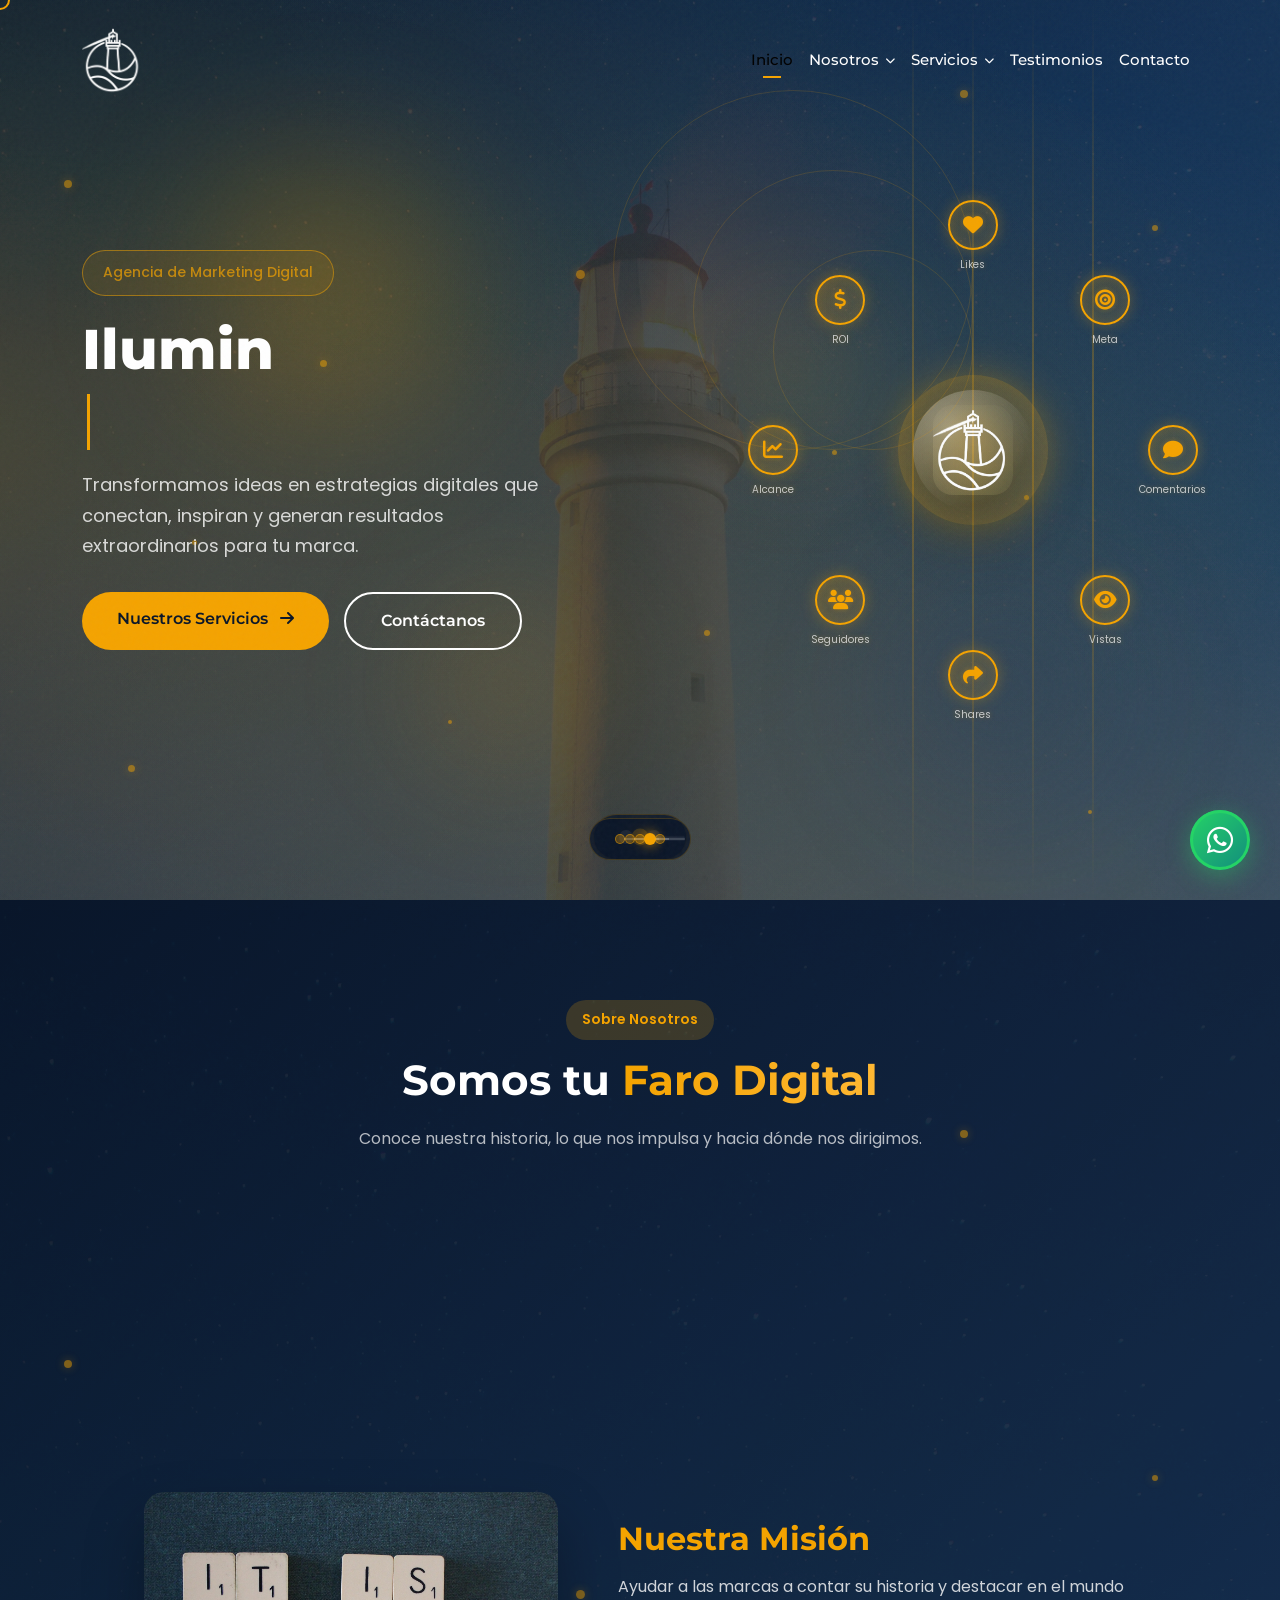
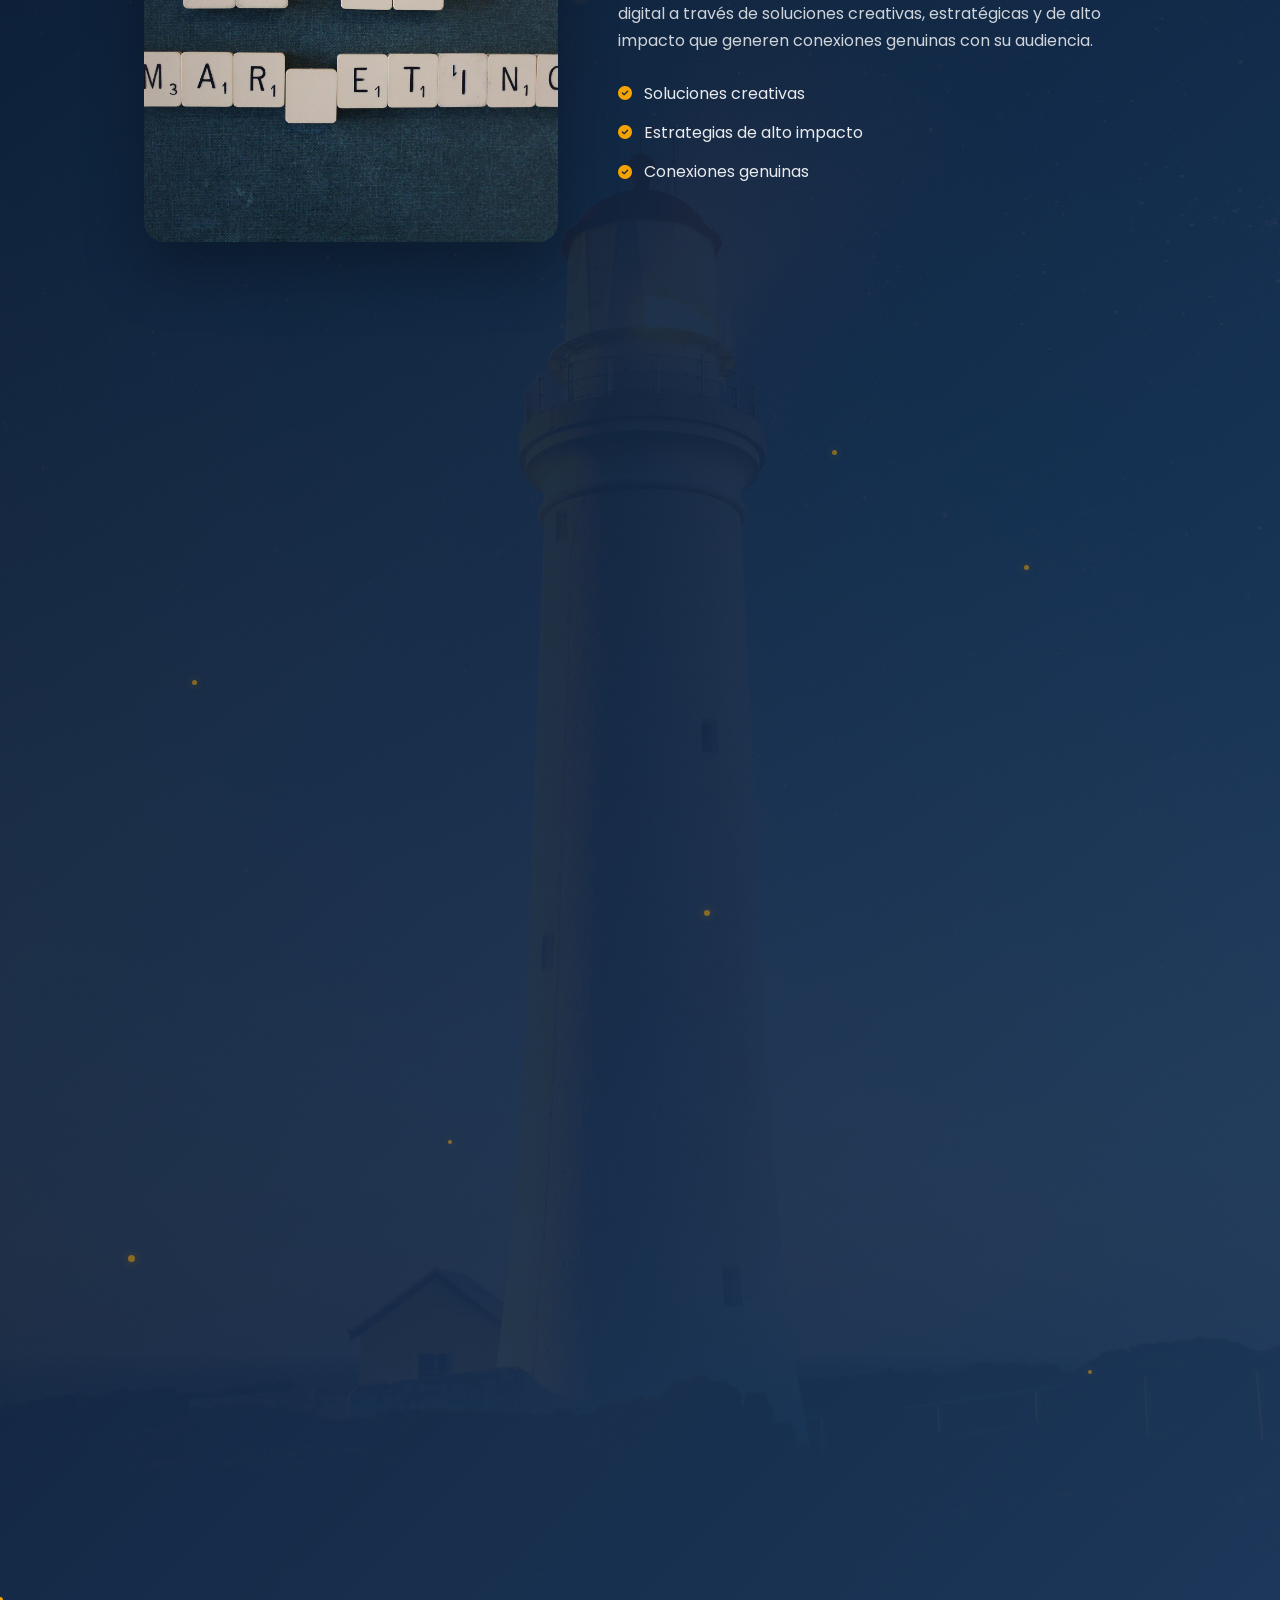
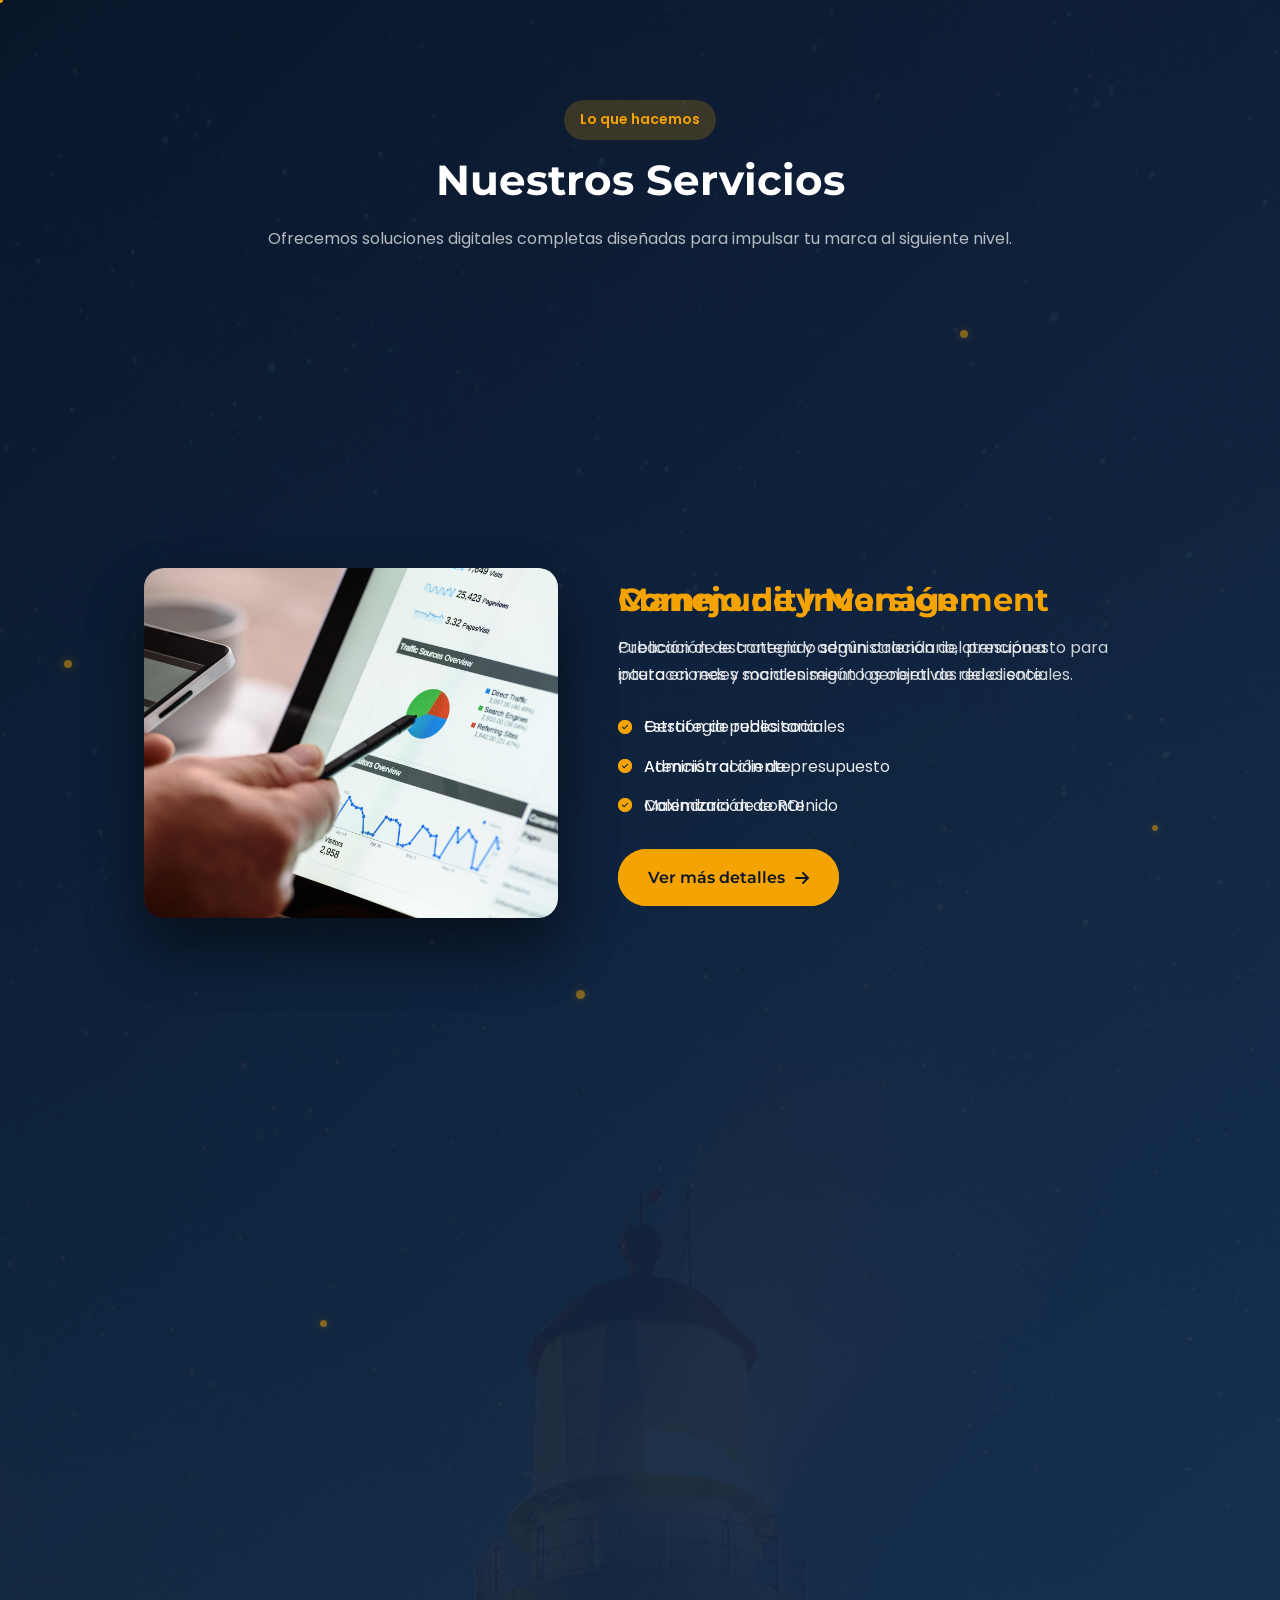
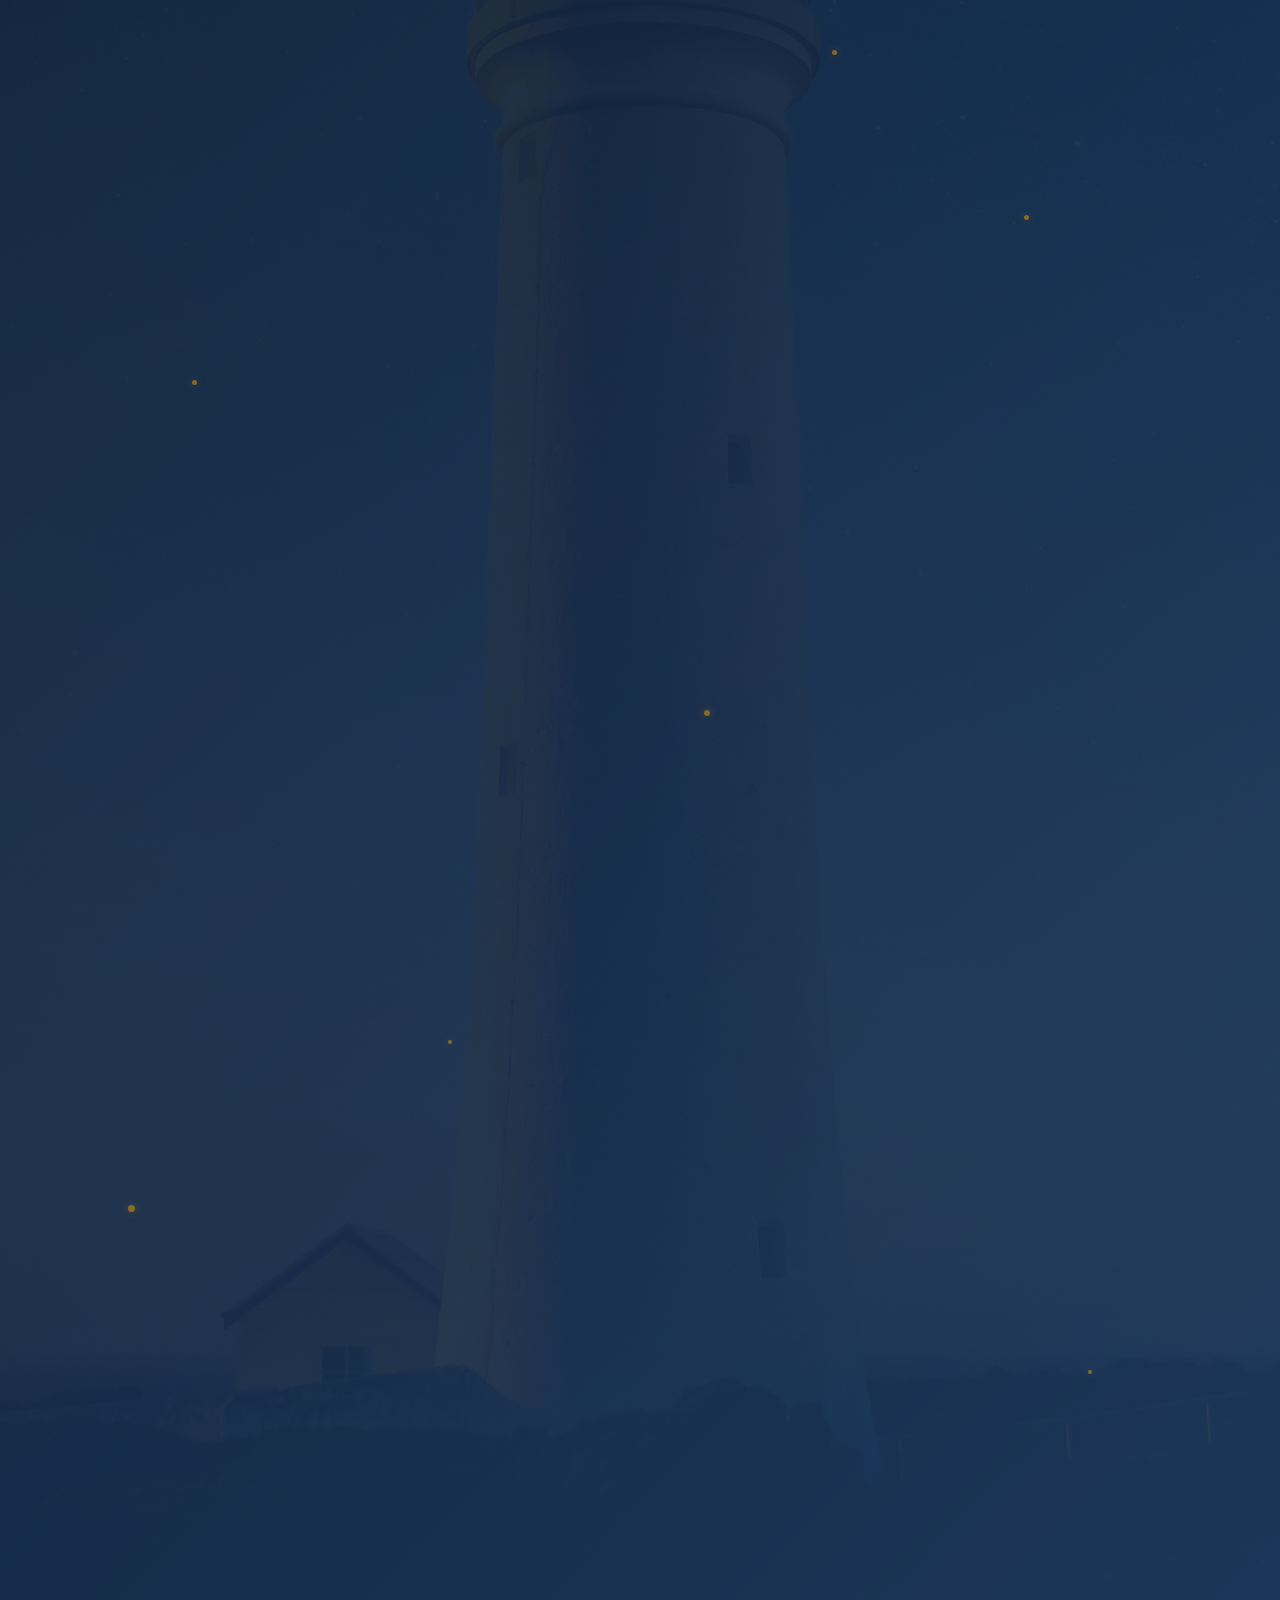
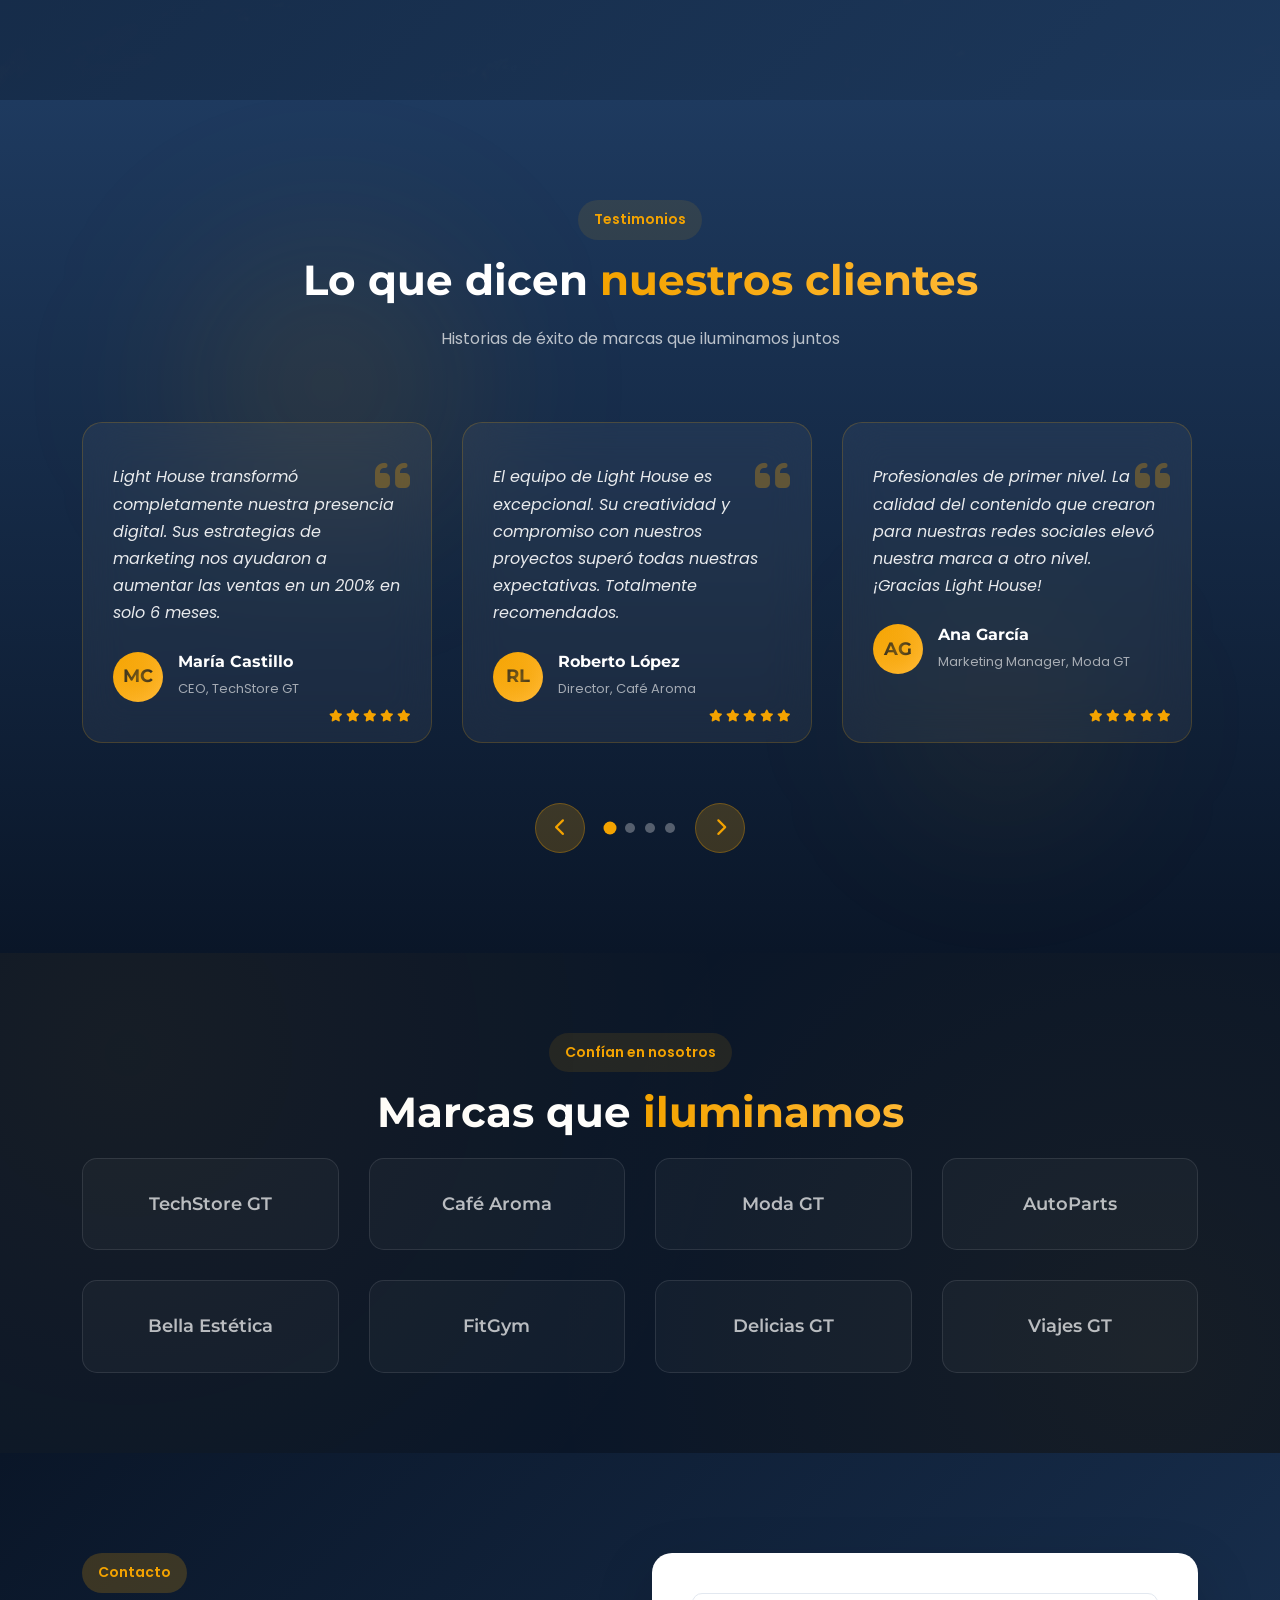
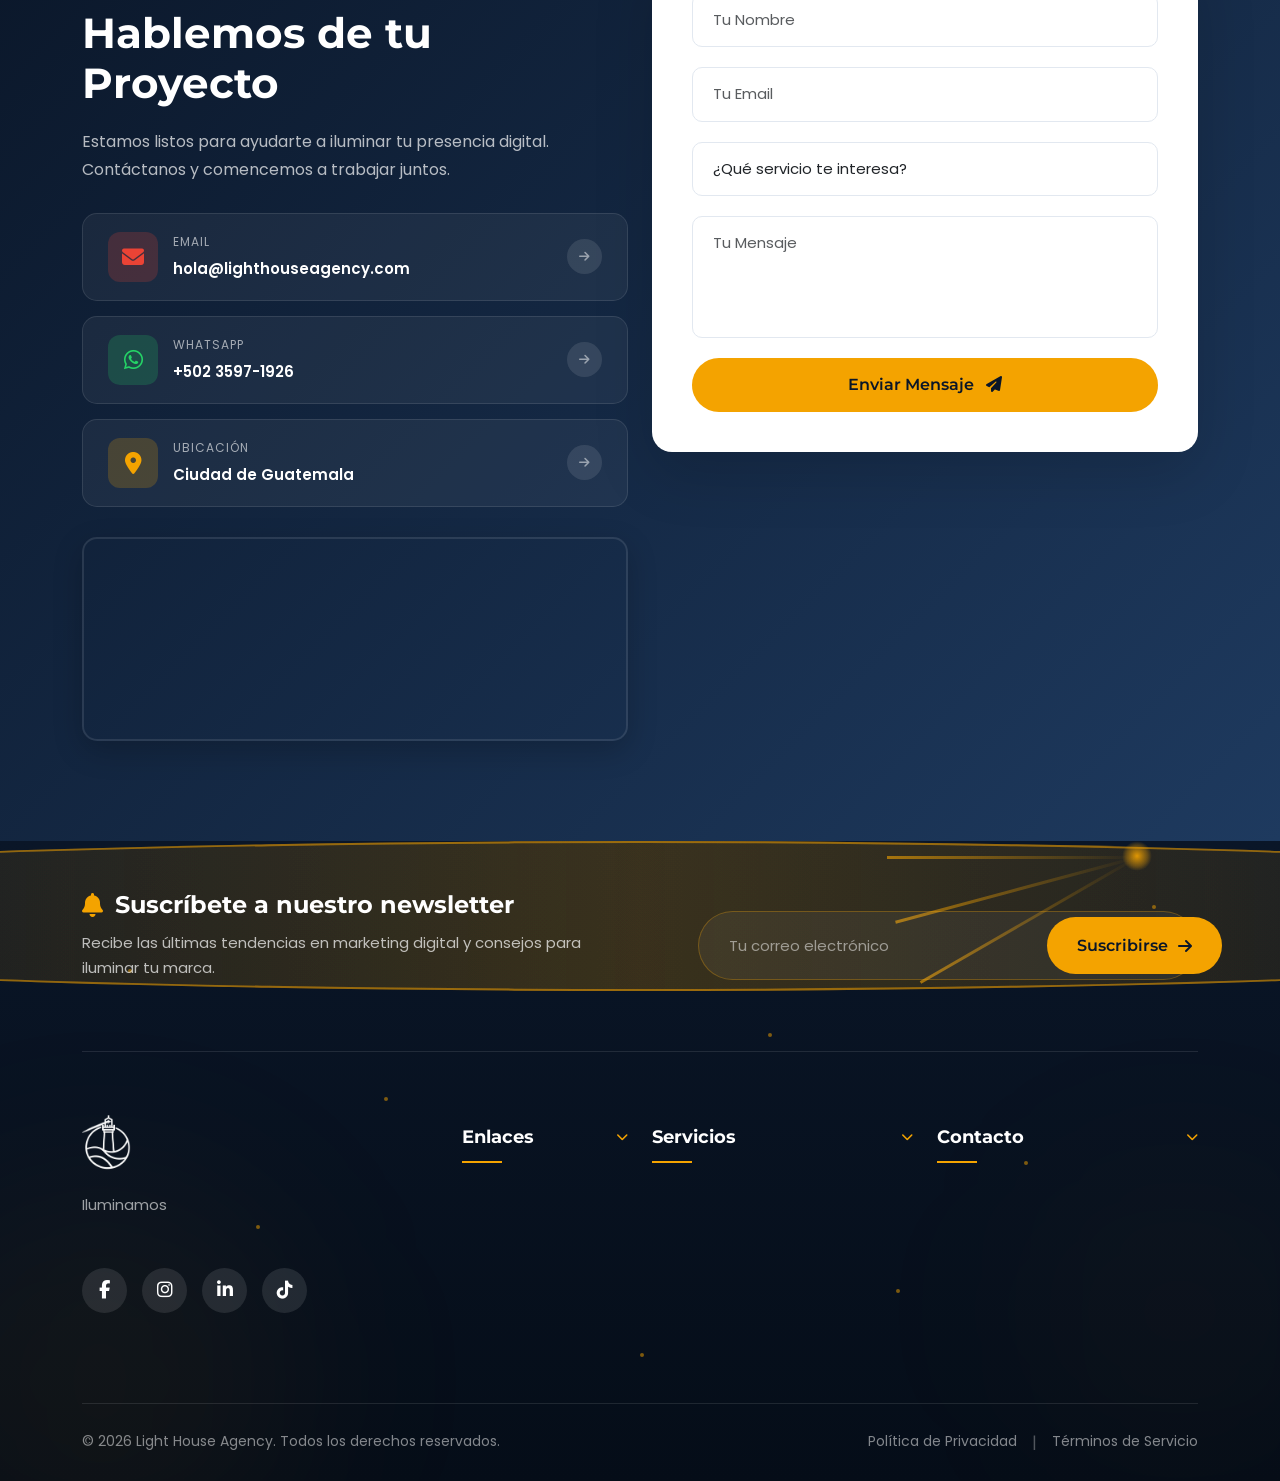
==== commit 0717520d: "Add files via upload" ====
--- a/index.html
+++ b/index.html
@@ -16,6 +16,9 @@
     
     <!-- Font Awesome -->
     <link rel="stylesheet" href="https://cdnjs.cloudflare.com/ajax/libs/font-awesome/6.5.1/css/all.min.css">
+    
+    <!-- GSAP -->
+    <script src="https://cdnjs.cloudflare.com/ajax/libs/gsap/3.12.2/gsap.min.js"></script>
     
     <!-- Custom CSS -->
     <link rel="stylesheet" href="css/style.css">
@@ -84,16 +87,16 @@
                     
                     <!-- Dropdown Servicios -->
                     <li class="nav-item dropdown-nav">
-                        <a class="nav-link dropdown-toggle-nav" href="#services">
+                        <a class="nav-link dropdown-toggle-nav" href="services.html">
                             Servicios
                             <i class="fas fa-chevron-down dropdown-indicator-nav"></i>
                         </a>
                         <ul class="dropdown-menu-nav">
-                            <li><a href="#services"><i class="fas fa-ad"></i> Pauta Digital</a></li>
-                            <li><a href="#services"><i class="fas fa-palette"></i> Creación de Contenido</a></li>
-                            <li><a href="#services"><i class="fas fa-comments"></i> Community Management</a></li>
-                            <li><a href="#services"><i class="fas fa-chart-line"></i> Manejo de Inversión</a></li>
-                            <li><a href="#services"><i class="fas fa-file-alt"></i> Análisis y Reportes</a></li>
+                            <li><a href="services.html#pauta-digital"><i class="fas fa-ad"></i> Pauta Digital</a></li>
+                            <li><a href="services.html#creacion-contenido"><i class="fas fa-palette"></i> Creación de Contenido</a></li>
+                            <li><a href="services.html#community-management"><i class="fas fa-comments"></i> Community Management</a></li>
+                            <li><a href="services.html#manejo-inversion"><i class="fas fa-chart-line"></i> Manejo de Inversión</a></li>
+                            <li><a href="services.html#analisis-reportes"><i class="fas fa-file-alt"></i> Análisis y Reportes</a></li>
                         </ul>
                     </li>
                     
@@ -129,7 +132,21 @@
         </div>
         
         <div class="hero-bg"></div>
-        <canvas id="heroCanvas" class="hero-canvas"></canvas>
+        <!-- Floating Particles (Burbujas) -->
+        <div class="floating-particles-bg">
+            <div class="floating-particle"></div>
+            <div class="floating-particle"></div>
+            <div class="floating-particle"></div>
+            <div class="floating-particle"></div>
+            <div class="floating-particle"></div>
+            <div class="floating-particle"></div>
+            <div class="floating-particle"></div>
+            <div class="floating-particle"></div>
+            <div class="floating-particle"></div>
+            <div class="floating-particle"></div>
+            <div class="floating-particle"></div>
+            <div class="floating-particle"></div>
+        </div>
         <div class="container">
             <div class="row min-vh-100 align-items-center">
                 <div class="col-lg-7">
@@ -156,26 +173,53 @@
                 </div>
                 <div class="col-lg-5">
                     <div class="hero-image float-animation">
-                        <div class="lighthouse-knockout">
-                            <!-- Imagen del faro visible a través de la silueta -->
-                            <div class="knockout-bg"></div>
-                            <!-- Borde luminoso de la silueta -->
-                            <div class="knockout-border">
-                                <svg viewBox="0 0 280 420" fill="none" xmlns="http://www.w3.org/2000/svg">
-                                    <!-- Silueta del faro MÁS GRUESO con borde luminoso -->
-                                    <path d="M50 420 L50 200 L20 200 L20 170 L40 170 L40 140 L30 140 L30 110 L50 110 L50 70 L40 70 L40 50 L60 50 L60 30 L80 10 L100 0 L120 0 L140 10 L160 30 L160 50 L180 50 L180 70 L170 70 L170 110 L190 110 L190 140 L180 140 L180 170 L200 170 L200 200 L170 200 L170 420 Z" 
-                                          stroke="rgba(244, 163, 0, 0.6)" 
-                                          stroke-width="2" 
-                                          fill="none"/>
-                                    <!-- Ventana del faro -->
-                                    <rect x="100" y="120" width="50" height="60" stroke="rgba(244, 163, 0, 0.6)" stroke-width="2" fill="none"/>
-                                    <!-- Luz superior -->
-                                    <circle cx="100" cy="30" r="25" stroke="rgba(244, 163, 0, 0.8)" stroke-width="2" fill="none"/>
-                                </svg>
-                            </div>
-                            <!-- Efecto de luz -->
-                            <div class="knockout-glow"></div>
-                            <div class="knockout-rays"></div>
+                        <!-- Esfera de Marketing Digital -->
+                        <div class="marketing-sphere-container">
+                            <!-- Esfera central -->
+                            <div class="sphere-core">
+                                <div class="sphere-inner"></div>
+                                <div class="sphere-glow"></div>
+                                <img src="img/logo transparente.png" alt="Light House" class="sphere-logo">
+                            </div>
+                            
+                            <!-- Iconos orbitando la esfera -->
+                            <div class="orbit-icon orbit-icon-1">
+                                <i class="fas fa-heart"></i>
+                                <span class="icon-label">Likes</span>
+                            </div>
+                            <div class="orbit-icon orbit-icon-2">
+                                <i class="fas fa-comment"></i>
+                                <span class="icon-label">Comentarios</span>
+                            </div>
+                            <div class="orbit-icon orbit-icon-3">
+                                <i class="fas fa-share"></i>
+                                <span class="icon-label">Shares</span>
+                            </div>
+                            <div class="orbit-icon orbit-icon-4">
+                                <i class="fas fa-chart-line"></i>
+                                <span class="icon-label">Alcance</span>
+                            </div>
+                            <div class="orbit-icon orbit-icon-5">
+                                <i class="fas fa-bullseye"></i>
+                                <span class="icon-label">Meta</span>
+                            </div>
+                            <div class="orbit-icon orbit-icon-6">
+                                <i class="fas fa-users"></i>
+                                <span class="icon-label">Seguidores</span>
+                            </div>
+                            <div class="orbit-icon orbit-icon-7">
+                                <i class="fas fa-dollar-sign"></i>
+                                <span class="icon-label">ROI</span>
+                            </div>
+                            <div class="orbit-icon orbit-icon-8">
+                                <i class="fas fa-eye"></i>
+                                <span class="icon-label">Vistas</span>
+                            </div>
+                            
+                            <!-- Anillos de órbita -->
+                            <div class="sphere-ring ring-1"></div>
+                            <div class="sphere-ring ring-2"></div>
+                            <div class="sphere-ring ring-3"></div>
                         </div>
                     </div>
                 </div>
@@ -188,7 +232,21 @@
         <!-- Fondo igual que Hero -->
         <div class="about-dots-background">
             <div class="hero-bg"></div>
-            <canvas id="aboutCanvas" class="about-canvas"></canvas>
+            <!-- Floating Particles (Burbujas) -->
+            <div class="floating-particles-bg">
+                <div class="floating-particle"></div>
+                <div class="floating-particle"></div>
+                <div class="floating-particle"></div>
+                <div class="floating-particle"></div>
+                <div class="floating-particle"></div>
+                <div class="floating-particle"></div>
+                <div class="floating-particle"></div>
+                <div class="floating-particle"></div>
+                <div class="floating-particle"></div>
+                <div class="floating-particle"></div>
+                <div class="floating-particle"></div>
+                <div class="floating-particle"></div>
+            </div>
         </div>
         
         <div class="container">
@@ -210,7 +268,6 @@
                             <div class="about-slide-image">
                                 <img src="img/TRABAJOEQUIPO.jpg" alt="Nuestro Equipo">
                             </div>
-                            <div class="about-slide-number">01</div>
                         </div>
                         <div class="about-slide-content">
                             <h3>¿Quiénes Somos?</h3>
@@ -229,7 +286,7 @@
                             <div class="about-slide-image">
                                 <img src="img/mision.jpg" alt="Nuestra Misión">
                             </div>
-                            <div class="about-slide-number">02</div>
+
                         </div>
                         <div class="about-slide-content">
                             <h3>Nuestra Misión</h3>
@@ -248,7 +305,6 @@
                             <div class="about-slide-image">
                                 <img src="img/vision.jpg" alt="Nuestra Visión">
                             </div>
-                            <div class="about-slide-number">03</div>
                         </div>
                         <div class="about-slide-content">
                             <h3>Nuestra Visión</h3>
@@ -275,12 +331,7 @@
                     <div class="about-progress-dot" data-index="2"></div>
                 </div>
                 
-                <!-- Contador -->
-                <div class="about-slide-counter">
-                    <span class="current">01</span>
-                    <span class="separator">/</span>
-                    <span class="total">03</span>
-                </div>
+
             </div>
         </div>
     </section>
@@ -294,7 +345,21 @@
         <!-- Fondo igual que Hero -->
         <div class="dots-background">
             <div class="hero-bg"></div>
-            <canvas id="servicesCanvas" class="services-canvas"></canvas>
+            <!-- Floating Particles (Burbujas) -->
+            <div class="floating-particles-bg">
+                <div class="floating-particle"></div>
+                <div class="floating-particle"></div>
+                <div class="floating-particle"></div>
+                <div class="floating-particle"></div>
+                <div class="floating-particle"></div>
+                <div class="floating-particle"></div>
+                <div class="floating-particle"></div>
+                <div class="floating-particle"></div>
+                <div class="floating-particle"></div>
+                <div class="floating-particle"></div>
+                <div class="floating-particle"></div>
+                <div class="floating-particle"></div>
+            </div>
         </div>
         
         <div class="container">
@@ -316,7 +381,6 @@
                             <div class="service-image">
                                 <img src="img/marketingdigital.jpg" alt="Pauta Digital">
                             </div>
-                            <div class="service-number">01</div>
                         </div>
                         <div class="service-content">
                             <h3>Pauta Digital</h3>
@@ -326,8 +390,8 @@
                                 <li><i class="fas fa-check-circle"></i> Optimización de presupuesto</li>
                                 <li><i class="fas fa-check-circle"></i> Análisis de resultados</li>
                             </ul>
-                            <a href="#contact" class="service-btn">
-                                Solicitar información <i class="fas fa-arrow-right"></i>
+                            <a href="services.html#pauta-digital" class="service-btn">
+                                Ver más detalles <i class="fas fa-arrow-right"></i>
                             </a>
                         </div>
                     </div>
@@ -338,7 +402,6 @@
                             <div class="service-image">
                                 <img src="img/trabajopc.jpg" alt="Creación de Contenido">
                             </div>
-                            <div class="service-number">02</div>
                         </div>
                         <div class="service-content">
                             <h3>Creación de Contenido</h3>
@@ -348,8 +411,8 @@
                                 <li><i class="fas fa-check-circle"></i> Diseño gráfico</li>
                                 <li><i class="fas fa-check-circle"></i> Producción de video</li>
                             </ul>
-                            <a href="#contact" class="service-btn">
-                                Solicitar información <i class="fas fa-arrow-right"></i>
+                            <a href="services.html#creacion-contenido" class="service-btn">
+                                Ver más detalles <i class="fas fa-arrow-right"></i>
                             </a>
                         </div>
                     </div>
@@ -360,7 +423,6 @@
                             <div class="service-image">
                                 <img src="img/online.jpg" alt="Community Management">
                             </div>
-                            <div class="service-number">03</div>
                         </div>
                         <div class="service-content">
                             <h3>Community Management</h3>
@@ -370,8 +432,8 @@
                                 <li><i class="fas fa-check-circle"></i> Atención al cliente</li>
                                 <li><i class="fas fa-check-circle"></i> Calendario de contenido</li>
                             </ul>
-                            <a href="#contact" class="service-btn">
-                                Solicitar información <i class="fas fa-arrow-right"></i>
+                            <a href="services.html#community-management" class="service-btn">
+                                Ver más detalles <i class="fas fa-arrow-right"></i>
                             </a>
                         </div>
                     </div>
@@ -382,7 +444,6 @@
                             <div class="service-image">
                                 <img src="img/estadisticas.jpg" alt="Manejo de Inversión">
                             </div>
-                            <div class="service-number">04</div>
                         </div>
                         <div class="service-content">
                             <h3>Manejo de Inversión</h3>
@@ -392,8 +453,8 @@
                                 <li><i class="fas fa-check-circle"></i> Administración de presupuesto</li>
                                 <li><i class="fas fa-check-circle"></i> Maximización de ROI</li>
                             </ul>
-                            <a href="#contact" class="service-btn">
-                                Solicitar información <i class="fas fa-arrow-right"></i>
+                            <a href="services.html#manejo-inversion" class="service-btn">
+                                Ver más detalles <i class="fas fa-arrow-right"></i>
                             </a>
                         </div>
                     </div>
@@ -404,7 +465,7 @@
                             <div class="service-image">
                                 <img src="img/busqueda.png" alt="Análisis y Reportes">
                             </div>
-                            <div class="service-number">05</div>
+
                         </div>
                         <div class="service-content">
                             <h3>Análisis y Reportes</h3>
@@ -414,8 +475,8 @@
                                 <li><i class="fas fa-check-circle"></i> Informes mensuales</li>
                                 <li><i class="fas fa-check-circle"></i> Recomendaciones</li>
                             </ul>
-                            <a href="#contact" class="service-btn">
-                                Solicitar información <i class="fas fa-arrow-right"></i>
+                            <a href="services.html#analisis-reportes" class="service-btn">
+                                Ver más detalles <i class="fas fa-arrow-right"></i>
                             </a>
                         </div>
                     </div>
@@ -430,12 +491,7 @@
                     <div class="progress-dot" data-index="4"></div>
                 </div>
                 
-                <!-- Contador -->
-                <div class="slide-counter">
-                    <span class="current">01</span>
-                    <span class="separator">/</span>
-                    <span class="total">05</span>
-                </div>
+
             </div>
         </div>
     </section>
@@ -638,34 +694,61 @@
                         <span class="section-badge">Contacto</span>
                         <h2 class="section-title contact-title-animate">Hablemos de tu Proyecto</h2>
                         <p class="contact-text-animate">Estamos listos para ayudarte a iluminar tu presencia digital. Contáctanos y comencemos a trabajar juntos.</p>
-                        
-                        <div class="contact-item">
-                            <div class="contact-icon">
-                                <i class="fas fa-envelope"></i>
-                            </div>
-                            <div class="contact-text">
-                                <h5>Email</h5>
-                                <p>hola@lighthouseagency.com</p>
-                            </div>
-                        </div>
-                        
-                        <div class="contact-item">
-                            <div class="contact-icon">
-                                <i class="fab fa-whatsapp"></i>
-                            </div>
-                            <div class="contact-text">
-                                <h5>WhatsApp</h5>
-                                <p>+502 0000-0000</p>
-                            </div>
-                        </div>
-                        
-                        <div class="contact-item">
-                            <div class="contact-icon">
-                                <i class="fas fa-map-marker-alt"></i>
-                            </div>
-                            <div class="contact-text">
-                                <h5>Ubicación</h5>
-                                <p>Ciudad de Guatemala</p>
+
+                        <!-- Botones de Contacto -->
+                        <div class="contact-buttons">
+                            <a href="mailto:hola@lighthouseagency.com?subject=Información sobre servicios - Light House Agency" class="contact-btn contact-btn-email">
+                                <div class="contact-btn-icon">
+                                    <i class="fas fa-envelope"></i>
+                                </div>
+                                <div class="contact-btn-text">
+                                    <span class="contact-btn-label">Email</span>
+                                    <span class="contact-btn-value">hola@lighthouseagency.com</span>
+                                </div>
+                                <div class="contact-btn-arrow">
+                                    <i class="fas fa-arrow-right"></i>
+                                </div>
+                            </a>
+
+                            <a href="https://wa.me/50235971926?text=Hola,%20necesito%20información%20sobre%20sus%20servicios" target="_blank" class="contact-btn contact-btn-whatsapp">
+                                <div class="contact-btn-icon">
+                                    <i class="fab fa-whatsapp"></i>
+                                </div>
+                                <div class="contact-btn-text">
+                                    <span class="contact-btn-label">WhatsApp</span>
+                                    <span class="contact-btn-value">+502 3597-1926</span>
+                                </div>
+                                <div class="contact-btn-arrow">
+                                    <i class="fas fa-arrow-right"></i>
+                                </div>
+                            </a>
+
+                            <a href="https://www.google.com/maps/search/Ciudad+de+Guatemala" target="_blank" class="contact-btn contact-btn-location">
+                                <div class="contact-btn-icon">
+                                    <i class="fas fa-map-marker-alt"></i>
+                                </div>
+                                <div class="contact-btn-text">
+                                    <span class="contact-btn-label">Ubicación</span>
+                                    <span class="contact-btn-value">Ciudad de Guatemala</span>
+                                </div>
+                                <div class="contact-btn-arrow">
+                                    <i class="fas fa-arrow-right"></i>
+                                </div>
+                            </a>
+                        </div>
+
+                        <!-- Mapa de Ubicación -->
+                        <div class="contact-map">
+                            <div class="map-container">
+                                <iframe
+                                    src="https://www.google.com/maps/embed?pb=!1m18!1m12!1m3!1d241940.94848732982!2d-90.6302478!3d14.6349146!2m3!1f0!2f0!3f0!3m2!1i1024!2i768!4f13.1!3m3!1m2!1s0x8589a1805c53c47f%3A0x7c4c5c5c5c5c5c5c!2sCiudad%20de%20Guatemala!5e0!3m2!1ses!2sgt!4v1699999999999!5m2!1ses!2sgt"
+                                    width="100%"
+                                    height="200"
+                                    style="border:0;"
+                                    allowfullscreen=""
+                                    loading="lazy"
+                                    referrerpolicy="no-referrer-when-downgrade">
+                                </iframe>
                             </div>
                         </div>
                     </div>
@@ -815,11 +898,11 @@
                                 <i class="fas fa-chevron-down dropdown-indicator"></i>
                             </h4>
                             <ul class="footer-links-list">
-                                <li><a href="#services"><span class="link-icon"><i class="fas fa-chevron-right"></i></span>Pauta Digital</a></li>
-                                <li><a href="#services"><span class="link-icon"><i class="fas fa-chevron-right"></i></span>Creación de Contenido</a></li>
-                                <li><a href="#services"><span class="link-icon"><i class="fas fa-chevron-right"></i></span>Community Management</a></li>
-                                <li><a href="#services"><span class="link-icon"><i class="fas fa-chevron-right"></i></span>Manejo de Inversión</a></li>
-                                <li><a href="#services"><span class="link-icon"><i class="fas fa-chevron-right"></i></span>Análisis y Reportes</a></li>
+                                <li><a href="services.html#pauta-digital"><span class="link-icon"><i class="fas fa-chevron-right"></i></span>Pauta Digital</a></li>
+                                <li><a href="services.html#creacion-contenido"><span class="link-icon"><i class="fas fa-chevron-right"></i></span>Creación de Contenido</a></li>
+                                <li><a href="services.html#community-management"><span class="link-icon"><i class="fas fa-chevron-right"></i></span>Community Management</a></li>
+                                <li><a href="services.html#manejo-inversion"><span class="link-icon"><i class="fas fa-chevron-right"></i></span>Manejo de Inversión</a></li>
+                                <li><a href="services.html#analisis-reportes"><span class="link-icon"><i class="fas fa-chevron-right"></i></span>Análisis y Reportes</a></li>
                             </ul>
                         </div>
                     </div>
@@ -847,7 +930,7 @@
                                     </div>
                                     <div class="contact-detail">
                                         <span class="contact-label">WhatsApp</span>
-                                        <a href="https://wa.me/50200000000">+502 0000-0000</a>
+                                        <a href="https://wa.me/50235971926">+502 3597-1926</a>
                                     </div>
                                 </div>
                                 <div class="footer-contact-item">
@@ -895,6 +978,17 @@
         <div class="back-to-top-glow"></div>
     </a>
 
+    <!-- WhatsApp Floating Button -->
+    <div class="whatsapp-float" id="whatsappFloat">
+        <div class="whatsapp-tooltip" id="whatsappTooltip">
+            <span>¿Necesitas ayuda?</span>
+            <p>¡Escríbenos por WhatsApp!</p>
+        </div>
+        <a href="https://wa.me/50235971926?text=Hola,%20necesito%20información%20sobre%20sus%20servicios" target="_blank" class="whatsapp-btn">
+            <i class="fab fa-whatsapp"></i>
+        </a>
+    </div>
+
     <!-- Bootstrap JS -->
     <script src="https://cdn.jsdelivr.net/npm/bootstrap@5.3.2/dist/js/bootstrap.bundle.min.js"></script>
     
--- a/css/style.css
+++ b/css/style.css
@@ -629,14 +629,60 @@
     50% { opacity: 1; transform: translateY(100%); }
 }
 
-/* Canvas para Particle Network */
-.hero-canvas {
+/* Floating Particles (Burbujas) - Reemplaza Particle Network */
+.floating-particles-bg {
     position: absolute;
     top: 0;
     left: 0;
     width: 100%;
     height: 100%;
     z-index: 2;
+    pointer-events: none;
+    overflow: hidden;
+}
+
+.floating-particle {
+    position: absolute;
+    width: 6px;
+    height: 6px;
+    background: rgba(244, 163, 0, 0.5);
+    border-radius: 50%;
+    animation: particle-float-up 12s ease-in-out infinite;
+    box-shadow: 0 0 10px rgba(244, 163, 0, 0.3);
+}
+
+.floating-particle:nth-child(1) { left: 5%; top: 80%; animation-delay: 0s; width: 8px; height: 8px; }
+.floating-particle:nth-child(2) { left: 15%; top: 70%; animation-delay: -1s; width: 5px; height: 5px; }
+.floating-particle:nth-child(3) { left: 25%; top: 90%; animation-delay: -2s; width: 7px; height: 7px; }
+.floating-particle:nth-child(4) { left: 35%; top: 75%; animation-delay: -3s; width: 4px; height: 4px; }
+.floating-particle:nth-child(5) { left: 45%; top: 85%; animation-delay: -4s; width: 9px; height: 9px; }
+.floating-particle:nth-child(6) { left: 55%; top: 95%; animation-delay: -5s; width: 6px; height: 6px; }
+.floating-particle:nth-child(7) { left: 65%; top: 80%; animation-delay: -6s; width: 5px; height: 5px; }
+.floating-particle:nth-child(8) { left: 75%; top: 70%; animation-delay: -7s; width: 8px; height: 8px; }
+.floating-particle:nth-child(9) { left: 85%; top: 90%; animation-delay: -8s; width: 4px; height: 4px; }
+.floating-particle:nth-child(10) { left: 10%; top: 60%; animation-delay: -9s; width: 6px; height: 6px; }
+.floating-particle:nth-child(11) { left: 50%; top: 65%; animation-delay: -10s; width: 7px; height: 7px; }
+.floating-particle:nth-child(12) { left: 90%; top: 85%; animation-delay: -11s; width: 5px; height: 5px; }
+
+@keyframes particle-float-up {
+    0% {
+        transform: translateY(0) scale(1);
+        opacity: 0;
+    }
+    10% {
+        opacity: 0.6;
+    }
+    50% {
+        transform: translateY(-50vh) scale(1.2);
+        opacity: 0.8;
+    }
+    90% {
+        opacity: 0.4;
+    }
+    100% {
+        transform: translateY(-100vh) scale(0.8);
+        opacity: 0;
+    }
 }
 
 .hero-bg {
@@ -650,6 +696,45 @@
     z-index: 0;
 }
 
+/* Floating Particles (Burbujas) - Hero, About, Services */
+.floating-particles-bg {
+    position: absolute;
+    top: 0;
+    left: 0;
+    width: 100%;
+    height: 100%;
+    z-index: 2;
+    pointer-events: none;
+    overflow: hidden;
+}
+
+.floating-particle {
+    position: absolute;
+    width: 6px;
+    height: 6px;
+    background: rgba(244, 163, 0, 0.5);
+    border-radius: 50%;
+    animation: particle-float 10s ease-in-out infinite;
+}
+
+.floating-particle:nth-child(1) { left: 5%; top: 20%; animation-delay: 0s; }
+.floating-particle:nth-child(2) { left: 15%; top: 60%; animation-delay: -1s; }
+.floating-particle:nth-child(3) { left: 25%; top: 40%; animation-delay: -2s; }
+.floating-particle:nth-child(4) { left: 35%; top: 80%; animation-delay: -3s; }
+.floating-particle:nth-child(5) { left: 45%; top: 30%; animation-delay: -4s; }
+.floating-particle:nth-child(6) { left: 55%; top: 70%; animation-delay: -5s; }
+.floating-particle:nth-child(7) { left: 65%; top: 50%; animation-delay: -6s; }
+.floating-particle:nth-child(8) { left: 75%; top: 10%; animation-delay: -7s; }
+.floating-particle:nth-child(9) { left: 85%; top: 90%; animation-delay: -8s; }
+.floating-particle:nth-child(10) { left: 90%; top: 25%; animation-delay: -9s; }
+.floating-particle:nth-child(11) { left: 10%; top: 85%; animation-delay: -0.5s; }
+.floating-particle:nth-child(12) { left: 80%; top: 55%; animation-delay: -2.5s; }
+
+@keyframes particle-float {
+    0%, 100% { transform: translateY(0) scale(1); opacity: 0.3; }
+    50% { transform: translateY(-30px) scale(1.5); opacity: 0.8; }
+}
+
 .hero-content {
     position: relative;
     z-index: 3;
@@ -658,10 +743,10 @@
 .hero-badge {
     display: inline-block;
     padding: 10px 20px;
-    background: rgba(244, 163, 0, 0.2);
-    border: 1px solid var(--color-yellow);
+    background: rgba(244, 163, 0, 0.1);
+    border: 1px solid rgba(244, 163, 0, 0.5);
     border-radius: 50px;
-    color: var(--color-yellow);
+    color: rgba(244, 163, 0, 0.7);
     font-size: 14px;
     font-weight: 500;
     margin-bottom: 20px;
@@ -669,8 +754,8 @@
 }
 
 @keyframes badge-glow {
-    0%, 100% { box-shadow: 0 0 20px rgba(244, 163, 0, 0.3); }
-    50% { box-shadow: 0 0 40px rgba(244, 163, 0, 0.5); }
+    0%, 100% { box-shadow: 0 0 20px rgba(244, 163, 0, 0.15); }
+    50% { box-shadow: 0 0 40px rgba(244, 163, 0, 0.25); }
 }
 
 /* Typewriter Effect */
@@ -717,7 +802,7 @@
 }
 
 .text-gradient {
-    background: linear-gradient(90deg, var(--color-yellow) 0%, var(--color-yellow-light) 100%);
+    background: linear-gradient(90deg, rgba(244, 163, 0, 0.7) 0%, rgba(255, 184, 51, 0.7) 100%);
     -webkit-background-clip: text;
     -webkit-text-fill-color: transparent;
     background-clip: text;
@@ -731,7 +816,7 @@
     left: 0;
     width: 100%;
     height: 100%;
-    background: linear-gradient(90deg, var(--color-yellow-light) 0%, var(--color-yellow) 100%);
+    background: linear-gradient(90deg, rgba(255, 184, 51, 0.7) 0%, rgba(244, 163, 0, 0.7) 100%);
     -webkit-background-clip: text;
     -webkit-text-fill-color: transparent;
     background-clip: text;
@@ -1107,16 +1192,6 @@
     z-index: 0;
 }
 
-/* Canvas para Particle Network */
-.about-canvas {
-    position: absolute;
-    top: 0;
-    left: 0;
-    width: 100%;
-    height: 100%;
-    z-index: 1;
-}
-
 /* Imagen de fondo sutil */
 .about-section .hero-bg {
     position: absolute;
@@ -1169,6 +1244,7 @@
 
 .about-section .section-description {
     color: rgba(255, 255, 255, 0.7);
+    margin-bottom: 40px;
 }
 
 /* Contenedor del carrusel */
@@ -1213,6 +1289,7 @@
     justify-content: center;
     gap: 60px;
     opacity: 0;
+    visibility: hidden;
     pointer-events: none;
     position: absolute;
     width: 100%;
@@ -1222,6 +1299,7 @@
 
 .about-slide.active {
     opacity: 1;
+    visibility: visible;
     pointer-events: auto;
     position: relative;
 }
@@ -1259,14 +1337,15 @@
 /* Número del slide */
 .about-slide-number {
     position: absolute;
-    top: -20px;
-    right: -20px;
+    top: 15px;
+    left: 15px;
     font-family: var(--font-primary);
-    font-size: 100px;
+    font-size: 60px;
     font-weight: 800;
     color: var(--color-yellow);
-    opacity: 0.2;
+    opacity: 0.3;
     line-height: 1;
+    z-index: 5;
 }
 
 /* Contenido del slide */
@@ -1373,55 +1452,57 @@
     color: var(--color-yellow);
 }
 
-/* Indicadores de progreso */
+/* Indicadores de progreso - Línea con puntos */
 .about-carousel-progress {
     position: fixed;
     bottom: 40px;
     left: 50%;
     transform: translateX(-50%);
     display: flex;
-    gap: 15px;
+    align-items: center;
+    gap: 0;
     z-index: 101;
+    background: rgba(10, 22, 40, 0.8);
+    padding: 15px 25px;
+    border-radius: 50px;
+    border: 1px solid rgba(244, 163, 0, 0.2);
 }
 
 .about-progress-dot {
-    width: 12px;
-    height: 12px;
+    width: 14px;
+    height: 14px;
     border-radius: 50%;
     background: rgba(255, 255, 255, 0.3);
     cursor: pointer;
     transition: all 0.3s ease;
+    position: relative;
+    z-index: 2;
+}
+
+.about-progress-dot:not(:last-child)::after {
+    content: '';
+    position: absolute;
+    top: 50%;
+    left: 100%;
+    width: 30px;
+    height: 2px;
+    background: rgba(255, 255, 255, 0.2);
+    transform: translateY(-50%);
+    z-index: 1;
 }
 
 .about-progress-dot.active {
     background: var(--color-yellow);
-    transform: scale(1.3);
+    transform: scale(1.2);
+    box-shadow: 0 0 15px rgba(244, 163, 0, 0.5);
 }
 
 .about-progress-dot:hover {
     background: rgba(255, 255, 255, 0.6);
-}
-
-/* Contador de slides */
-.about-slide-counter {
-    position: fixed;
-    top: 100px;
-    right: 40px;
-    z-index: 101;
-    font-family: var(--font-primary);
-    font-size: 18px;
-    color: rgba(255, 255, 255, 0.6);
-}
-
-.about-slide-counter .current {
-    font-size: 48px;
-    font-weight: 800;
-    color: var(--color-yellow);
-}
-
-.about-slide-counter .total {
-    font-size: 24px;
-}
+    transform: scale(1.1);
+}
+
+
 
 /* Responsive Carrusel About */
 @media (max-width: 992px) {
@@ -1446,9 +1527,9 @@
     }
     
     .about-slide-number {
-        font-size: 70px;
-        top: -10px;
-        right: -10px;
+        font-size: 50px;
+        top: 10px;
+        left: 10px;
     }
     
     .about-carousel-container {
@@ -1495,16 +1576,6 @@
     height: 100%;
     background: linear-gradient(135deg, var(--color-blue-dark) 0%, var(--color-blue) 100%);
     z-index: 0;
-}
-
-/* Canvas para Particle Network */
-.services-canvas {
-    position: absolute;
-    top: 0;
-    left: 0;
-    width: 100%;
-    height: 100%;
-    z-index: 1;
 }
 
 /* Imagen de fondo sutil */
@@ -1665,19 +1736,29 @@
     box-shadow: 0 30px 60px rgba(0, 0, 0, 0.3);
     
     opacity: 0;
-    transform: translateX(-100px);
-    transition: all 0.8s cubic-bezier(0.25, 0.46, 0.45, 0.94);
+    transform: translateX(-150px) scale(0.9);
+    transition: all 1s cubic-bezier(0.25, 0.46, 0.45, 0.94);
 }
 
 .service-slide.active .service-image {
     opacity: 1;
-    transform: translateX(0);
+    transform: translateX(0) scale(1);
 }
 
 .service-image img {
     width: 100%;
     height: 100%;
     object-fit: cover;
+    transition: transform 0.6s ease;
+}
+
+.service-slide.active .service-image img {
+    animation: image-zoom-in 1.2s ease forwards;
+}
+
+@keyframes image-zoom-in {
+    0% { transform: scale(1.2); }
+    100% { transform: scale(1); }
 }
 
 /* Número del servicio */
@@ -1697,29 +1778,41 @@
 .service-content {
     flex: 0 0 50%;
     color: var(--color-white);
-    
-    opacity: 0;
-    transform: translateY(50px);
-    transition: all 0.8s cubic-bezier(0.25, 0.46, 0.45, 0.94);
-    transition-delay: 0.3s;
-}
-
-.service-slide.active.show-content .service-content {
-    opacity: 1;
-    transform: translateY(0);
-}
-
+}
+
+/* Título del servicio - animación secuencial */
 .service-content h3 {
     font-size: 32px;
     margin-bottom: 15px;
     color: var(--color-yellow);
-}
-
+    
+    opacity: 0;
+    transform: translateX(50px);
+    transition: all 0.7s cubic-bezier(0.25, 0.46, 0.45, 0.94);
+}
+
+.service-slide.active.show-content .service-content h3 {
+    opacity: 1;
+    transform: translateX(0);
+    transition-delay: 0.2s;
+}
+
+/* Párrafo del servicio - animación secuencial */
 .service-content p {
     font-size: 16px;
     color: rgba(255, 255, 255, 0.8);
     margin-bottom: 25px;
     line-height: 1.7;
+    
+    opacity: 0;
+    transform: translateY(30px);
+    transition: all 0.7s cubic-bezier(0.25, 0.46, 0.45, 0.94);
+}
+
+.service-slide.active.show-content .service-content p {
+    opacity: 1;
+    transform: translateY(0);
+    transition-delay: 0.4s;
 }
 
 .service-features {
@@ -1737,8 +1830,8 @@
     color: rgba(255, 255, 255, 0.9);
     
     opacity: 0;
-    transform: translateX(-20px);
-    transition: all 0.5s ease;
+    transform: translateX(-40px);
+    transition: all 0.6s cubic-bezier(0.25, 0.46, 0.45, 0.94);
 }
 
 .service-slide.active.show-content .service-features li {
@@ -1746,14 +1839,27 @@
     transform: translateX(0);
 }
 
-.service-slide.active.show-content .service-features li:nth-child(1) { transition-delay: 0.4s; }
-.service-slide.active.show-content .service-features li:nth-child(2) { transition-delay: 0.5s; }
-.service-slide.active.show-content .service-features li:nth-child(3) { transition-delay: 0.6s; }
+.service-slide.active.show-content .service-features li:nth-child(1) { transition-delay: 0.6s; }
+.service-slide.active.show-content .service-features li:nth-child(2) { transition-delay: 0.75s; }
+.service-slide.active.show-content .service-features li:nth-child(3) { transition-delay: 0.9s; }
 
 .service-features li i {
     color: var(--color-yellow);
     font-size: 14px;
-}
+    
+    opacity: 0;
+    transform: scale(0);
+    transition: all 0.4s cubic-bezier(0.25, 0.46, 0.45, 0.94);
+}
+
+.service-slide.active.show-content .service-features li i {
+    opacity: 1;
+    transform: scale(1);
+}
+
+.service-slide.active.show-content .service-features li:nth-child(1) i { transition-delay: 0.8s; }
+.service-slide.active.show-content .service-features li:nth-child(2) i { transition-delay: 0.95s; }
+.service-slide.active.show-content .service-features li:nth-child(3) i { transition-delay: 1.1s; }
 
 /* Botón */
 .service-btn {
@@ -1769,71 +1875,73 @@
     transition: var(--transition);
     
     opacity: 0;
-    transform: translateY(20px);
-    transition: all 0.5s ease;
+    transform: translateY(30px) scale(0.9);
+    transition: all 0.6s cubic-bezier(0.25, 0.46, 0.45, 0.94);
 }
 
 .service-slide.active.show-content .service-btn {
     opacity: 1;
-    transform: translateY(0);
-    transition-delay: 0.7s;
+    transform: translateY(0) scale(1);
+    transition-delay: 1.2s;
 }
 
 .service-btn:hover {
     background: var(--color-yellow-light);
-    transform: translateY(-3px);
+    transform: translateY(-3px) scale(1.05);
     box-shadow: 0 10px 30px rgba(244, 163, 0, 0.3);
 }
 
-/* Indicadores de progreso */
+/* Indicadores de progreso - Línea con puntos */
 .carousel-progress {
     position: fixed;
     bottom: 40px;
     left: 50%;
     transform: translateX(-50%);
     display: flex;
-    gap: 15px;
+    align-items: center;
+    gap: 0;
     z-index: 101;
+    background: rgba(10, 22, 40, 0.8);
+    padding: 15px 25px;
+    border-radius: 50px;
+    border: 1px solid rgba(244, 163, 0, 0.2);
 }
 
 .progress-dot {
-    width: 12px;
-    height: 12px;
+    width: 14px;
+    height: 14px;
     border-radius: 50%;
     background: rgba(255, 255, 255, 0.3);
     cursor: pointer;
     transition: all 0.3s ease;
+    position: relative;
+    z-index: 2;
+}
+
+.progress-dot:not(:last-child)::after {
+    content: '';
+    position: absolute;
+    top: 50%;
+    left: 100%;
+    width: 25px;
+    height: 2px;
+    background: rgba(255, 255, 255, 0.2);
+    transform: translateY(-50%);
+    z-index: 1;
 }
 
 .progress-dot.active {
     background: var(--color-yellow);
-    transform: scale(1.3);
+    transform: scale(1.2);
+    box-shadow: 0 0 15px rgba(244, 163, 0, 0.5);
 }
 
 .progress-dot:hover {
     background: rgba(255, 255, 255, 0.6);
-}
-
-/* Contador de slides */
-.slide-counter {
-    position: fixed;
-    top: 100px;
-    right: 40px;
-    z-index: 101;
-    font-family: var(--font-primary);
-    font-size: 18px;
-    color: rgba(255, 255, 255, 0.6);
-}
-
-.slide-counter .current {
-    font-size: 48px;
-    font-weight: 800;
-    color: var(--color-yellow);
-}
-
-.slide-counter .total {
-    font-size: 24px;
-}
+    transform: scale(1.1);
+}
+
+
 
 /* Responsive Carrusel */
 @media (max-width: 992px) {
@@ -3876,3 +3984,2420 @@
         width: 150px;
     }
 }
+
+/* ===================================
+   MARKETING SEQUENCE - Hero Section
+   =================================== */
+.marketing-sequence {
+    display: flex;
+    flex-direction: column;
+    align-items: center;
+    gap: 15px;
+    padding: 30px;
+}
+
+.sequence-item {
+    width: 80px;
+    height: 80px;
+    background: rgba(255, 255, 255, 0.1);
+    border: 2px solid var(--color-yellow);
+    border-radius: 50%;
+    display: flex;
+    align-items: center;
+    justify-content: center;
+    position: relative;
+    opacity: 0;
+    transform: scale(0.5);
+    animation: seq-appear 0.6s ease forwards;
+    box-shadow: 0 0 20px rgba(244, 163, 0, 0.3);
+}
+
+.sequence-item::before {
+    content: attr(data-step);
+    position: absolute;
+    top: -10px;
+    right: -10px;
+    width: 24px;
+    height: 24px;
+    background: var(--color-yellow);
+    border-radius: 50%;
+    display: flex;
+    align-items: center;
+    justify-content: center;
+    font-size: 12px;
+    font-weight: 700;
+    color: var(--color-blue-dark);
+}
+
+.seq-logo { animation-delay: 0.2s; }
+.seq-social { animation-delay: 0.6s; }
+.seq-analytics { animation-delay: 1s; }
+.seq-money { animation-delay: 1.4s; }
+.seq-success { animation-delay: 1.8s; }
+
+@keyframes seq-appear {
+    to {
+        opacity: 1;
+        transform: scale(1);
+    }
+}
+
+.sequence-item img {
+    width: 50px;
+    height: auto;
+    filter: brightness(0) invert(1);
+}
+
+.sequence-item i {
+    font-size: 28px;
+    color: var(--color-yellow);
+}
+
+.sequence-connection {
+    width: 60px;
+    height: 20px;
+    opacity: 0;
+    animation: conn-appear 0.4s ease forwards;
+}
+
+.conn-1 { animation-delay: 0.4s; }
+.conn-2 { animation-delay: 0.8s; }
+.conn-3 { animation-delay: 1.2s; }
+.conn-4 { animation-delay: 1.6s; }
+
+@keyframes conn-appear {
+    to { opacity: 1; }
+}
+
+.sequence-connection svg {
+    width: 100%;
+    height: 100%;
+}
+
+.sequence-connection path {
+    stroke-dasharray: 60;
+    stroke-dashoffset: 60;
+    animation: dash-move 0.8s ease forwards;
+}
+
+.conn-1 path { animation-delay: 0.5s; }
+.conn-2 path { animation-delay: 0.9s; }
+.conn-3 path { animation-delay: 1.3s; }
+.conn-4 path { animation-delay: 1.7s; }
+
+@keyframes dash-move {
+    to { stroke-dashoffset: 0; }
+}
+
+/* Social Icons Group */
+.social-icons-group {
+    display: flex;
+    gap: 8px;
+}
+
+.social-icons-group i {
+    font-size: 20px;
+    animation: social-pulse 2s ease-in-out infinite;
+}
+
+.social-icons-group i:nth-child(1) { animation-delay: 0s; }
+.social-icons-group i:nth-child(2) { animation-delay: 0.3s; }
+.social-icons-group i:nth-child(3) { animation-delay: 0.6s; }
+
+@keyframes social-pulse {
+    0%, 100% { transform: scale(1); opacity: 0.7; }
+    50% { transform: scale(1.2); opacity: 1; }
+}
+
+/* Mini Chart */
+.mini-chart {
+    display: flex;
+    align-items: flex-end;
+    gap: 4px;
+    height: 40px;
+}
+
+.chart-bar {
+    width: 8px;
+    background: linear-gradient(to top, var(--color-yellow), var(--color-yellow-light));
+    border-radius: 2px;
+    animation: bar-grow 1s ease forwards;
+}
+
+.chart-bar:nth-child(1) { animation-delay: 1.1s; }
+.chart-bar:nth-child(2) { animation-delay: 1.2s; }
+.chart-bar:nth-child(3) { animation-delay: 1.3s; }
+.chart-bar:nth-child(4) { animation-delay: 1.4s; }
+
+@keyframes bar-grow {
+    from { height: 0; }
+    to { height: var(--height); }
+}
+
+/* Money Icon */
+.money-icon {
+    position: relative;
+}
+
+.money-icon i {
+    font-size: 32px;
+    color: var(--color-yellow);
+    animation: money-bounce 1s ease infinite;
+}
+
+@keyframes money-bounce {
+    0%, 100% { transform: translateY(0); }
+    50% { transform: translateY(-5px); }
+}
+
+.coin-ring {
+    position: absolute;
+    top: 50%;
+    left: 50%;
+    transform: translate(-50%, -50%);
+    width: 50px;
+    height: 50px;
+    border: 2px solid var(--color-yellow);
+    border-radius: 50%;
+    opacity: 0;
+    animation: ring-expand 1.5s ease infinite;
+}
+
+@keyframes ring-expand {
+    0% { transform: translate(-50%, -50%) scale(0.8); opacity: 0.8; }
+    100% { transform: translate(-50%, -50%) scale(1.5); opacity: 0; }
+}
+
+/* Success Badge */
+.success-badge {
+    display: flex;
+    flex-direction: column;
+    align-items: center;
+    gap: 2px;
+}
+
+.success-badge i {
+    font-size: 28px;
+    color: #10B981;
+    animation: check-pop 0.5s ease forwards;
+    animation-delay: 2s;
+    transform: scale(0);
+}
+
+@keyframes check-pop {
+    0% { transform: scale(0) rotate(-180deg); }
+    100% { transform: scale(1) rotate(0deg); }
+}
+
+.success-badge span {
+    font-size: 10px;
+    font-weight: 600;
+    color: var(--color-yellow);
+    text-transform: uppercase;
+    letter-spacing: 1px;
+}
+
+.seq-success {
+    border-color: #10B981;
+    box-shadow: 0 0 20px rgba(16, 185, 129, 0.3);
+}
+
+/* Responsive */
+@media (max-width: 992px) {
+    .marketing-sequence {
+        flex-direction: row;
+        flex-wrap: wrap;
+        justify-content: center;
+        padding: 20px;
+    }
+    
+    .sequence-connection {
+        transform: rotate(-90deg);
+    }
+    
+    .sequence-item {
+        width: 60px;
+        height: 60px;
+    }
+    
+    .sequence-item i {
+        font-size: 20px;
+    }
+    
+    .sequence-item img {
+        width: 35px;
+    }
+}
+
+/* ===================================
+   SOCIAL 3D FLOATING LOGOS - Hero
+   =================================== */
+.social-3d-container {
+    position: relative;
+    width: 100%;
+    max-width: 450px;
+    height: 500px;
+    perspective: 1000px;
+}
+
+/* Logo Central */
+.logo-center-3d {
+    position: absolute;
+    top: 50%;
+    left: 50%;
+    transform: translate(-50%, -50%);
+    width: 120px;
+    height: 120px;
+    z-index: 10;
+}
+
+.logo-center-3d img {
+    width: 100%;
+    height: auto;
+    filter: drop-shadow(0 0 30px rgba(244, 163, 0, 0.8));
+    animation: logo-pulse-glow 3s ease-in-out infinite;
+}
+
+@keyframes logo-pulse-glow {
+    0%, 100% { filter: drop-shadow(0 0 20px rgba(244, 163, 0, 0.6)); }
+    50% { filter: drop-shadow(0 0 40px rgba(244, 163, 0, 1)); }
+}
+
+.logo-glow-ring {
+    position: absolute;
+    top: 50%;
+    left: 50%;
+    transform: translate(-50%, -50%);
+    width: 150px;
+    height: 150px;
+    border: 2px solid rgba(244, 163, 0, 0.3);
+    border-radius: 50%;
+    animation: ring-rotate 10s linear infinite;
+}
+
+@keyframes ring-rotate {
+    from { transform: translate(-50%, -50%) rotate(0deg); }
+    to { transform: translate(-50%, -50%) rotate(360deg); }
+}
+
+/* Orbit Rings */
+.orbit-ring {
+    position: absolute;
+    top: 50%;
+    left: 50%;
+    border-radius: 50%;
+    border: 1px dashed rgba(244, 163, 0, 0.2);
+}
+
+.orbit-1 { width: 200px; height: 200px; margin: -100px 0 0 -100px; animation: orbit-spin 15s linear infinite; }
+.orbit-2 { width: 260px; height: 260px; margin: -130px 0 0 -130px; animation: orbit-spin 20s linear infinite reverse; }
+.orbit-3 { width: 320px; height: 320px; margin: -160px 0 0 -160px; animation: orbit-spin 25s linear infinite; }
+.orbit-4 { width: 380px; height: 380px; margin: -190px 0 0 -190px; animation: orbit-spin 18s linear infinite reverse; }
+.orbit-5 { width: 200px; height: 200px; margin: -100px 0 0 -100px; animation: orbit-spin 22s linear infinite; }
+.orbit-6 { width: 260px; height: 260px; margin: -130px 0 0 -130px; animation: orbit-spin 28s linear infinite reverse; }
+
+@keyframes orbit-spin {
+    from { transform: rotate(0deg); }
+    to { transform: rotate(360deg); }
+}
+
+/* Social Items */
+.social-orbit-item {
+    position: absolute;
+    width: 50px;
+    height: 50px;
+    background: linear-gradient(135deg, rgba(244, 163, 0, 0.2), rgba(255, 184, 51, 0.1));
+    border: 2px solid var(--color-yellow);
+    border-radius: 50%;
+    display: flex;
+    align-items: center;
+    justify-content: center;
+    box-shadow: 0 0 20px rgba(244, 163, 0, 0.4), inset 0 0 20px rgba(244, 163, 0, 0.1);
+    animation: item-float 3s ease-in-out infinite;
+    cursor: pointer;
+    transition: all 0.3s ease;
+}
+
+.social-orbit-item:hover {
+    transform: scale(1.3);
+    box-shadow: 0 0 40px rgba(244, 163, 0, 0.8);
+}
+
+.social-orbit-item i {
+    font-size: 20px;
+    color: var(--color-yellow);
+    text-shadow: 0 0 10px rgba(244, 163, 0, 0.5);
+}
+
+/* Posiciones de los items */
+.orbit-1 .social-orbit-item { top: 0; left: 50%; transform: translateX(-50%); animation-delay: 0s; }
+.orbit-2 .social-orbit-item { top: 50%; right: 0; transform: translateY(-50%); animation-delay: 0.5s; }
+.orbit-3 .social-orbit-item { bottom: 0; left: 50%; transform: translateX(-50%); animation-delay: 1s; }
+.orbit-4 .social-orbit-item { top: 50%; left: 0; transform: translateY(-50%); animation-delay: 1.5s; }
+.orbit-5 .social-orbit-item { top: 15%; right: 15%; animation-delay: 0.3s; }
+.orbit-6 .social-orbit-item { bottom: 15%; left: 15%; animation-delay: 0.8s; }
+
+@keyframes item-float {
+    0%, 100% { transform: translateY(0) scale(1); }
+    50% { transform: translateY(-10px) scale(1.05); }
+}
+
+/* Partículas decorativas */
+.floating-particle-3d {
+    position: absolute;
+    width: 8px;
+    height: 8px;
+    background: var(--color-yellow);
+    border-radius: 50%;
+    opacity: 0.6;
+    animation: particle-float-3d 4s ease-in-out infinite;
+}
+
+.p1 { top: 20%; left: 20%; animation-delay: 0s; }
+.p2 { top: 30%; right: 25%; animation-delay: 1s; }
+.p3 { bottom: 25%; left: 30%; animation-delay: 2s; }
+.p4 { bottom: 20%; right: 20%; animation-delay: 3s; }
+
+@keyframes particle-float-3d {
+    0%, 100% { transform: translateY(0) scale(1); opacity: 0.6; }
+    50% { transform: translateY(-20px) scale(1.5); opacity: 1; }
+}
+
+/* Responsive */
+@media (max-width: 992px) {
+    .social-3d-container {
+        height: 350px;
+        max-width: 350px;
+        margin: 0 auto;
+    }
+    
+    .logo-center-3d {
+        width: 80px;
+        height: 80px;
+    }
+    
+    .logo-glow-ring {
+        width: 100px;
+        height: 100px;
+    }
+    
+    .orbit-1 { width: 140px; height: 140px; margin: -70px 0 0 -70px; }
+    .orbit-2 { width: 180px; height: 180px; margin: -90px 0 0 -90px; }
+    .orbit-3 { width: 220px; height: 220px; margin: -110px 0 0 -110px; }
+    .orbit-4 { width: 260px; height: 260px; margin: -130px 0 0 -130px; }
+    .orbit-5 { width: 140px; height: 140px; margin: -70px 0 0 -70px; }
+    .orbit-6 { width: 180px; height: 180px; margin: -90px 0 0 -90px; }
+    
+    .social-orbit-item {
+        width: 40px;
+        height: 40px;
+    }
+    
+    .social-orbit-item i {
+        font-size: 16px;
+    }
+}
+
+/* ===================================
+   MARKETING SPHERE - Hero Section
+   =================================== */
+.marketing-sphere-container {
+    position: relative;
+    width: 100%;
+    max-width: 450px;
+    height: 500px;
+    margin: 0 auto;
+}
+
+.sphere-core {
+    position: absolute;
+    top: 50%;
+    left: 50%;
+    transform: translate(-50%, -50%);
+    width: 150px;
+    height: 150px;
+    border-radius: 50%;
+    background: linear-gradient(135deg, rgba(244, 163, 0, 0.2), rgba(255, 184, 51, 0.15));
+    box-shadow: 0 0 40px rgba(244, 163, 0, 0.3), inset 0 0 25px rgba(244, 163, 0, 0.2);
+    animation: sphere-pulse 4s ease-in-out infinite;
+}
+
+.sphere-inner {
+    position: absolute;
+    top: 50%;
+    left: 50%;
+    transform: translate(-50%, -50%);
+    width: 120px;
+    height: 120px;
+    border-radius: 50%;
+    background: radial-gradient(circle at 30% 30%, rgba(255, 255, 255, 0.4), transparent 70%);
+}
+
+.sphere-glow {
+    position: absolute;
+    top: 50%;
+    left: 50%;
+    transform: translate(-50%, -50%);
+    width: 180px;
+    height: 180px;
+    border-radius: 50%;
+    background: radial-gradient(circle, rgba(244, 163, 0, 0.15) 0%, transparent 70%);
+    animation: glow-rotate 6s linear infinite;
+}
+
+.sphere-logo {
+    position: absolute;
+    top: 50%;
+    left: 50%;
+    transform: translate(-50%, -50%);
+    width: 80px;
+    height: auto;
+    filter: drop-shadow(0 0 15px rgba(244, 163, 0, 0.5));
+    z-index: 5;
+}
+
+.sphere-ring {
+    position: absolute;
+    top: 50%;
+    left: 50%;
+    border-radius: 50%;
+    border: 1px solid rgba(244, 163, 0, 0.15);
+    transform: translate(-50%, -50%);
+}
+
+.ring-1 {
+    width: 200px;
+    height: 200px;
+    margin: -100px 0 0 -100px;
+    animation: ring-rotate 15s linear infinite;
+}
+
+.ring-2 {
+    width: 280px;
+    height: 280px;
+    margin: -140px 0 0 -140px;
+    animation: ring-rotate 20s linear infinite reverse;
+}
+
+.ring-3 {
+    width: 360px;
+    height: 360px;
+    margin: -180px 0 0 -180px;
+    animation: ring-rotate 25s linear infinite;
+}
+
+.orbit-icon {
+    position: absolute;
+    width: 50px;
+    height: 50px;
+    background: linear-gradient(135deg, rgba(244, 163, 0, 0.2), rgba(255, 184, 51, 0.1));
+    border: 2px solid var(--color-yellow);
+    border-radius: 50%;
+    display: flex;
+    align-items: center;
+    justify-content: center;
+    box-shadow: 0 0 15px rgba(244, 163, 0, 0.3), inset 0 0 10px rgba(244, 163, 0, 0.15);
+    animation: icon-orbit 8s linear infinite;
+    cursor: pointer;
+    transition: all 0.3s ease;
+}
+
+.orbit-icon:hover {
+    transform: scale(1.2);
+    box-shadow: 0 0 20px rgba(244, 163, 0, 0.4);
+}
+
+.orbit-icon i {
+    font-size: 20px;
+    color: var(--color-yellow);
+    text-shadow: 0 0 5px rgba(244, 163, 0, 0.3);
+}
+
+.orbit-icon span {
+    position: absolute;
+    bottom: -25px;
+    left: 50%;
+    transform: translateX(-50%);
+    font-size: 10px;
+    color: rgba(255, 255, 255, 0.7);
+    white-space: nowrap;
+    text-shadow: 0 0 5px rgba(244, 163, 0, 0.3);
+}
+
+.orbit-icon-1 {
+    top: 0;
+    left: 50%;
+    transform: translateX(-50%);
+    animation-delay: 0s;
+}
+
+.orbit-icon-2 {
+    top: 50%;
+    right: 0;
+    transform: translateY(-50%);
+    animation-delay: -2s;
+}
+
+.orbit-icon-3 {
+    bottom: 0;
+    left: 50%;
+    transform: translateX(-50%);
+    animation-delay: -4s;
+}
+
+.orbit-icon-4 {
+    top: 50%;
+    left: 0;
+    transform: translateY(-50%);
+    animation-delay: -6s;
+}
+
+.orbit-icon-5 {
+    top: 15%;
+    right: 15%;
+    animation-delay: -1s;
+}
+
+.orbit-icon-6 {
+    bottom: 15%;
+    left: 15%;
+    animation-delay: -3s;
+}
+
+.orbit-icon-7 {
+    top: 15%;
+    left: 15%;
+    animation-delay: -5s;
+}
+
+.orbit-icon-8 {
+    bottom: 15%;
+    right: 15%;
+    animation-delay: -7s;
+}
+
+@keyframes sphere-pulse {
+    0%, 100% {
+        box-shadow: 0 0 40px rgba(244, 163, 0, 0.3), inset 0 0 25px rgba(244, 163, 0, 0.2);
+        transform: translate(-50%, -50%) scale(1);
+    }
+    50% {
+        box-shadow: 0 0 50px rgba(244, 163, 0, 0.4), inset 0 0 35px rgba(244, 163, 0, 0.25);
+        transform: translate(-50%, -50%) scale(1.05);
+    }
+}
+
+@keyframes glow-rotate {
+    0% {
+        background: radial-gradient(circle at 30% 30%, rgba(255, 255, 255, 0.4), transparent 70%);
+        transform: translate(-50%, -50%) rotate(0deg);
+    }
+    100% {
+        background: radial-gradient(circle at 30% 30%, rgba(255, 255, 255, 0.4), transparent 70%);
+        transform: translate(-50%, -50%) rotate(360deg);
+    }
+}
+
+@keyframes ring-rotate {
+    from {
+        transform: translate(-50%, -50%) rotate(0deg);
+    }
+    to {
+        transform: translate(-50%, -50%) rotate(360deg);
+    }
+}
+
+@keyframes icon-orbit {
+    0% {
+        box-shadow: 0 0 15px rgba(244, 163, 0, 0.3), inset 0 0 10px rgba(244, 163, 0, 0.15);
+    }
+    50% {
+        box-shadow: 0 0 20px rgba(244, 163, 0, 0.4), inset 0 0 12px rgba(244, 163, 0, 0.2);
+    }
+    100% {
+        box-shadow: 0 0 15px rgba(244, 163, 0, 0.3), inset 0 0 10px rgba(244, 163, 0, 0.15);
+    }
+}
+
+@media (max-width: 992px) {
+    .marketing-sphere-container {
+        height: 350px;
+        max-width: 350px;
+    }
+    
+    .sphere-core {
+        width: 100px;
+        height: 100px;
+    }
+    
+    .sphere-inner {
+        width: 80px;
+        height: 80px;
+    }
+    
+    .sphere-glow {
+        width: 120px;
+        height: 120px;
+    }
+    
+    .sphere-logo {
+        width: 50px;
+    }
+    
+    .sphere-ring {
+        border-width: 1px;
+    }
+    
+    .ring-1 {
+        width: 140px;
+        height: 140px;
+        margin: -70px 0 0 -70px;
+    }
+    
+    .ring-2 {
+        width: 200px;
+        height: 200px;
+        margin: -100px 0 0 -100px;
+    }
+    
+    .ring-3 {
+        width: 260px;
+        height: 260px;
+        margin: -130px 0 0 -130px;
+    }
+    
+    .orbit-icon {
+        width: 40px;
+        height: 40px;
+    }
+    
+    .orbit-icon i {
+        font-size: 16px;
+    }
+    
+    .orbit-icon span {
+        font-size: 8px;
+        bottom: -20px;
+    }
+}
+
+/* ===================================
+   DASHBOARD ANIMADO - Hero Section
+   =================================== */
+.dashboard-container {
+    position: relative;
+    width: 100%;
+    max-width: 420px;
+    background: linear-gradient(145deg, rgba(10, 22, 40, 0.95), rgba(30, 58, 95, 0.9));
+    border-radius: 20px;
+    padding: 25px;
+    border: 1px solid rgba(244, 163, 0, 0.3);
+    box-shadow: 0 25px 50px rgba(0, 0, 0, 0.4), 0 0 30px rgba(244, 163, 0, 0.2);
+    backdrop-filter: blur(10px);
+    overflow: hidden;
+}
+
+.dashboard-header {
+    display: flex;
+    align-items: center;
+    gap: 12px;
+    margin-bottom: 20px;
+    padding-bottom: 15px;
+    border-bottom: 1px solid rgba(244, 163, 0, 0.2);
+}
+
+.dashboard-logo {
+    width: 40px;
+    height: auto;
+    filter: drop-shadow(0 0 10px rgba(244, 163, 0, 0.6));
+}
+
+.dashboard-title {
+    font-family: var(--font-primary);
+    font-size: 18px;
+    font-weight: 600;
+    color: var(--color-yellow);
+}
+
+/* Metricas */
+.dashboard-metrics {
+    display: grid;
+    grid-template-columns: repeat(2, 1fr);
+    gap: 12px;
+    margin-bottom: 20px;
+}
+
+.metric-card {
+    background: rgba(255, 255, 255, 0.05);
+    border-radius: 12px;
+    padding: 15px;
+    border: 1px solid rgba(244, 163, 0, 0.2);
+    display: flex;
+    align-items: center;
+    gap: 10px;
+    transition: all 0.3s ease;
+    opacity: 0;
+    transform: translateY(20px);
+    animation: metric-appear 0.6s ease forwards;
+}
+
+.metric-1 { animation-delay: 0.2s; }
+.metric-2 { animation-delay: 0.4s; }
+.metric-3 { animation-delay: 0.6s; }
+.metric-4 { animation-delay: 0.8s; }
+
+@keyframes metric-appear {
+    to {
+        opacity: 1;
+        transform: translateY(0);
+    }
+}
+
+.metric-card:hover {
+    background: rgba(244, 163, 0, 0.1);
+    border-color: var(--color-yellow);
+    transform: translateY(-3px);
+}
+
+.metric-card i {
+    font-size: 24px;
+    color: var(--color-yellow);
+    width: 40px;
+    height: 40px;
+    background: rgba(244, 163, 0, 0.15);
+    border-radius: 10px;
+    display: flex;
+    align-items: center;
+    justify-content: center;
+}
+
+.metric-data {
+    flex: 1;
+}
+
+.metric-number {
+    display: block;
+    font-family: var(--font-primary);
+    font-size: 20px;
+    font-weight: 700;
+    color: var(--color-white);
+}
+
+.metric-label {
+    font-size: 11px;
+    color: rgba(255, 255, 255, 0.6);
+    text-transform: uppercase;
+    letter-spacing: 0.5px;
+}
+
+.metric-change {
+    font-size: 11px;
+    font-weight: 600;
+    padding: 3px 8px;
+    border-radius: 20px;
+}
+
+.metric-change.positive {
+    background: rgba(16, 185, 129, 0.2);
+    color: #10B981;
+}
+
+/* Grafico */
+.dashboard-chart {
+    background: rgba(255, 255, 255, 0.03);
+    border-radius: 12px;
+    padding: 15px;
+    border: 1px solid rgba(244, 163, 0, 0.15);
+}
+
+.chart-title {
+    font-size: 12px;
+    color: rgba(255, 255, 255, 0.6);
+    margin-bottom: 15px;
+    text-transform: uppercase;
+    letter-spacing: 1px;
+}
+
+.chart-bars {
+    display: flex;
+    align-items: flex-end;
+    justify-content: space-between;
+    height: 100px;
+    gap: 8px;
+}
+
+.bar-item {
+    flex: 1;
+    display: flex;
+    flex-direction: column;
+    align-items: center;
+    gap: 5px;
+}
+
+.bar {
+    width: 100%;
+    height: var(--height);
+    background: linear-gradient(to top, var(--color-yellow), var(--color-yellow-light));
+    border-radius: 4px 4px 0 0;
+    animation: bar-grow 1s ease forwards;
+    animation-delay: calc(var(--delay, 0) * 0.1s);
+    box-shadow: 0 0 10px rgba(244, 163, 0, 0.3);
+}
+
+.bar-item:nth-child(1) .bar { --delay: 1; }
+.bar-item:nth-child(2) .bar { --delay: 2; }
+.bar-item:nth-child(3) .bar { --delay: 3; }
+.bar-item:nth-child(4) .bar { --delay: 4; }
+.bar-item:nth-child(5) .bar { --delay: 5; }
+.bar-item:nth-child(6) .bar { --delay: 6; }
+.bar-item:nth-child(7) .bar { --delay: 7; }
+
+@keyframes bar-grow {
+    from { height: 0; }
+    to { height: var(--height); }
+}
+
+.bar-item span {
+    font-size: 10px;
+    color: rgba(255, 255, 255, 0.5);
+}
+
+/* Notificaciones flotantes */
+.notification {
+    position: absolute;
+    background: rgba(10, 22, 40, 0.95);
+    border: 1px solid rgba(244, 163, 0, 0.4);
+    border-radius: 10px;
+    padding: 10px 15px;
+    display: flex;
+    align-items: center;
+    gap: 8px;
+    font-size: 12px;
+    color: var(--color-white);
+    box-shadow: 0 10px 30px rgba(0, 0, 0, 0.3);
+    opacity: 0;
+    transform: translateX(50px);
+    animation: notif-slide 0.5s ease forwards;
+    z-index: 10;
+}
+
+.notif-1 {
+    top: 20px;
+    right: -10px;
+    animation-delay: 1.5s;
+}
+
+.notif-1 i { color: #10B981; }
+
+.notif-2 {
+    top: 80px;
+    right: -10px;
+    animation-delay: 2.5s;
+}
+
+.notif-2 i { color: var(--color-yellow); }
+
+.notif-3 {
+    top: 140px;
+    right: -10px;
+    animation-delay: 3.5s;
+}
+
+.notif-3 i { color: #3B82F6; }
+
+@keyframes notif-slide {
+    to {
+        opacity: 1;
+        transform: translateX(0);
+    }
+}
+
+.notification i {
+    font-size: 14px;
+}
+
+/* Responsive */
+@media (max-width: 992px) {
+    .dashboard-container {
+        max-width: 350px;
+        padding: 20px;
+    }
+    
+    .dashboard-logo {
+        width: 30px;
+    }
+    
+    .dashboard-title {
+        font-size: 16px;
+    }
+    
+    .metric-card {
+        padding: 12px;
+    }
+    
+    .metric-card i {
+        font-size: 20px;
+        width: 35px;
+        height: 35px;
+    }
+    
+    .metric-number {
+        font-size: 16px;
+    }
+    
+    .chart-bars {
+        height: 80px;
+    }
+    
+    .notification {
+        font-size: 10px;
+        padding: 8px 12px;
+    }
+}
+
+/* ===================================
+   NETWORK PARTICLES - Hero Section
+   =================================== */
+.network-container {
+    position: relative;
+    width: 100%;
+    max-width: 400px;
+    height: 400px;
+    margin: 0 auto;
+}
+
+/* Logo Central */
+.network-logo-center {
+    position: absolute;
+    top: 50%;
+    left: 50%;
+    transform: translate(-50%, -50%);
+    width: 100px;
+    height: 100px;
+    background: radial-gradient(circle, rgba(244, 163, 0, 0.3) 0%, transparent 70%);
+    border-radius: 50%;
+    display: flex;
+    align-items: center;
+    justify-content: center;
+    z-index: 10;
+    animation: logo-pulse-network 3s ease-in-out infinite;
+}
+
+.network-logo-center img {
+    width: 60px;
+    height: auto;
+    filter: drop-shadow(0 0 15px rgba(244, 163, 0, 0.8));
+}
+
+@keyframes logo-pulse-network {
+    0%, 100% {
+        box-shadow: 0 0 30px rgba(244, 163, 0, 0.4);
+        transform: translate(-50%, -50%) scale(1);
+    }
+    50% {
+        box-shadow: 0 0 50px rgba(244, 163, 0, 0.6);
+        transform: translate(-50%, -50%) scale(1.1);
+    }
+}
+
+/* SVG Lineas de conexion */
+.network-lines {
+    position: absolute;
+    top: 0;
+    left: 0;
+    width: 100%;
+    height: 100%;
+    z-index: 1;
+}
+
+.network-line {
+    stroke: rgba(244, 163, 0, 0.3);
+    stroke-width: 1;
+    stroke-dasharray: 5, 5;
+    animation: line-flow 2s linear infinite;
+}
+
+@keyframes line-flow {
+    from {
+        stroke-dashoffset: 0;
+    }
+    to {
+        stroke-dashoffset: -10;
+    }
+}
+
+/* Nodos de la red */
+.network-node {
+    position: absolute;
+    width: 50px;
+    height: 50px;
+    background: linear-gradient(135deg, rgba(10, 22, 40, 0.9), rgba(30, 58, 95, 0.8));
+    border: 2px solid var(--color-yellow);
+    border-radius: 50%;
+    display: flex;
+    align-items: center;
+    justify-content: center;
+    z-index: 5;
+    cursor: pointer;
+    transition: all 0.3s ease;
+    animation: node-float 4s ease-in-out infinite;
+}
+
+.network-node:hover {
+    transform: scale(1.3);
+    box-shadow: 0 0 30px rgba(244, 163, 0, 0.8);
+    background: rgba(244, 163, 0, 0.2);
+}
+
+.network-node i {
+    font-size: 20px;
+    color: var(--color-yellow);
+}
+
+/* Posiciones de los nodos */
+.node-1 { top: 15%; left: 15%; animation-delay: 0s; }
+.node-2 { top: 15%; right: 15%; animation-delay: 0.5s; }
+.node-3 { bottom: 15%; left: 15%; animation-delay: 1s; }
+.node-4 { bottom: 15%; right: 15%; animation-delay: 1.5s; }
+.node-5 { top: 50%; left: 5%; transform: translateY(-50%); animation-delay: 2s; }
+.node-6 { top: 50%; right: 5%; transform: translateY(-50%); animation-delay: 2.5s; }
+.node-7 { top: 5%; left: 50%; transform: translateX(-50%); animation-delay: 3s; }
+.node-8 { bottom: 5%; left: 50%; transform: translateX(-50%); animation-delay: 3.5s; }
+
+@keyframes node-float {
+    0%, 100% {
+        transform: translateY(0);
+    }
+    50% {
+        transform: translateY(-10px);
+    }
+}
+
+.node-5, .node-6 {
+    animation-name: node-float-h;
+}
+
+@keyframes node-float-h {
+    0%, 100% {
+        transform: translateY(-50%) translateX(0);
+    }
+    50% {
+        transform: translateY(-50%) translateX(10px);
+    }
+}
+
+.node-7, .node-8 {
+    animation-name: node-float-v;
+}
+
+@keyframes node-float-v {
+    0%, 100% {
+        transform: translateX(-50%) translateY(0);
+    }
+    50% {
+        transform: translateX(-50%) translateY(10px);
+    }
+}
+
+/* Particulas flotantes */
+.network-particle {
+    position: absolute;
+    width: 6px;
+    height: 6px;
+    background: var(--color-yellow);
+    border-radius: 50%;
+    opacity: 0.6;
+    animation: particle-travel 3s ease-in-out infinite;
+    z-index: 2;
+}
+
+.np-1 { top: 30%; left: 30%; animation-delay: 0s; }
+.np-2 { top: 30%; right: 30%; animation-delay: 0.5s; }
+.np-3 { bottom: 30%; left: 30%; animation-delay: 1s; }
+.np-4 { bottom: 30%; right: 30%; animation-delay: 1.5s; }
+.np-5 { top: 50%; left: 25%; animation-delay: 2s; }
+.np-6 { top: 50%; right: 25%; animation-delay: 2.5s; }
+
+@keyframes particle-travel {
+    0%, 100% {
+        opacity: 0.3;
+        transform: scale(1);
+    }
+    50% {
+        opacity: 1;
+        transform: scale(1.5);
+    }
+}
+
+/* Responsive */
+@media (max-width: 992px) {
+    .network-container {
+        height: 300px;
+        max-width: 300px;
+    }
+    
+    .network-logo-center {
+        width: 70px;
+        height: 70px;
+    }
+    
+    .network-logo-center img {
+        width: 40px;
+    }
+    
+    .network-node {
+        width: 40px;
+        height: 40px;
+    }
+    
+    .network-node i {
+        font-size: 16px;
+    }
+    
+    .network-particle {
+        width: 4px;
+        height: 4px;
+    }
+}
+
+/* ===================================
+   LIGHTHOUSE - Hero Section
+   =================================== */
+.lighthouse-container {
+    position: relative;
+    width: 100%;
+    max-width: 400px;
+    height: 450px;
+    margin: 0 auto;
+    overflow: visible;
+}
+
+/* Torre del faro */
+.lighthouse-tower {
+    position: absolute;
+    bottom: 20px;
+    left: 50%;
+    transform: translateX(-50%);
+    width: 100px;
+    z-index: 10;
+}
+
+.lighthouse-base {
+    width: 80px;
+    height: 20px;
+    background: linear-gradient(to bottom, #3a3a3a, #1a1a1a);
+    margin: 0 auto;
+    border-radius: 0 0 10px 10px;
+}
+
+.lighthouse-body {
+    width: 60px;
+    height: 120px;
+    margin: 0 auto;
+    background: linear-gradient(to right, #e8e8e8, #ffffff, #e8e8e8);
+    position: relative;
+    border-radius: 5px 5px 0 0;
+}
+
+.lighthouse-stripe {
+    position: absolute;
+    width: 100%;
+    height: 20px;
+    background: var(--color-yellow);
+}
+
+.stripe-1 { top: 20px; }
+.stripe-2 { top: 60px; }
+.stripe-3 { top: 100px; }
+
+.lighthouse-top {
+    width: 70px;
+    height: 70px;
+    margin: 0 auto;
+    background: linear-gradient(135deg, rgba(10, 22, 40, 0.95), rgba(30, 58, 95, 0.9));
+    border: 3px solid var(--color-yellow);
+    border-radius: 50%;
+    position: relative;
+    display: flex;
+    align-items: center;
+    justify-content: center;
+    box-shadow: 0 0 40px rgba(244, 163, 0, 0.6);
+}
+
+.lighthouse-light {
+    position: absolute;
+    width: 100%;
+    height: 100%;
+    border-radius: 50%;
+    background: radial-gradient(circle, rgba(244, 163, 0, 0.4) 0%, transparent 70%);
+    animation: light-pulse 2s ease-in-out infinite;
+}
+
+@keyframes light-pulse {
+    0%, 100% { transform: scale(1); opacity: 0.8; }
+    50% { transform: scale(1.2); opacity: 1; }
+}
+
+.lighthouse-logo {
+    width: 40px;
+    height: auto;
+    filter: drop-shadow(0 0 10px rgba(244, 163, 0, 0.8));
+    z-index: 5;
+}
+
+/* Rayos de luz */
+.light-rays {
+    position: absolute;
+    top: 50%;
+    left: 50%;
+    transform: translate(-50%, -50%);
+    width: 100%;
+    height: 100%;
+}
+
+.light-ray {
+    position: absolute;
+    top: 50%;
+    left: 50%;
+    width: 150px;
+    height: 3px;
+    background: linear-gradient(90deg, rgba(244, 163, 0, 0.8), transparent);
+    transform-origin: left center;
+    animation: ray-rotate 8s linear infinite;
+}
+
+.ray-1 { transform: rotate(0deg); animation-delay: 0s; }
+.ray-2 { transform: rotate(60deg); animation-delay: -1.33s; }
+.ray-3 { transform: rotate(120deg); animation-delay: -2.66s; }
+.ray-4 { transform: rotate(180deg); animation-delay: -4s; }
+.ray-5 { transform: rotate(240deg); animation-delay: -5.33s; }
+.ray-6 { transform: rotate(300deg); animation-delay: -6.66s; }
+
+@keyframes ray-rotate {
+    from { transform: rotate(0deg); }
+    to { transform: rotate(360deg); }
+}
+
+.ray-1 { animation-name: ray-rotate-1; }
+.ray-2 { animation-name: ray-rotate-2; }
+.ray-3 { animation-name: ray-rotate-3; }
+.ray-4 { animation-name: ray-rotate-4; }
+.ray-5 { animation-name: ray-rotate-5; }
+.ray-6 { animation-name: ray-rotate-6; }
+
+@keyframes ray-rotate-1 { from { transform: rotate(0deg); } to { transform: rotate(360deg); } }
+@keyframes ray-rotate-2 { from { transform: rotate(60deg); } to { transform: rotate(420deg); } }
+@keyframes ray-rotate-3 { from { transform: rotate(120deg); } to { transform: rotate(480deg); } }
+@keyframes ray-rotate-4 { from { transform: rotate(180deg); } to { transform: rotate(540deg); } }
+@keyframes ray-rotate-5 { from { transform: rotate(240deg); } to { transform: rotate(600deg); } }
+@keyframes ray-rotate-6 { from { transform: rotate(300deg); } to { transform: rotate(660deg); } }
+
+/* Iconos en los rayos */
+.ray-icon {
+    position: absolute;
+    right: -20px;
+    top: 50%;
+    transform: translateY(-50%);
+    width: 40px;
+    height: 40px;
+    background: linear-gradient(135deg, rgba(10, 22, 40, 0.9), rgba(30, 58, 95, 0.8));
+    border: 2px solid var(--color-yellow);
+    border-radius: 50%;
+    display: flex;
+    align-items: center;
+    justify-content: center;
+    box-shadow: 0 0 20px rgba(244, 163, 0, 0.5);
+}
+
+.ray-icon i {
+    font-size: 16px;
+    color: var(--color-yellow);
+}
+
+/* Destellos */
+.sparkle {
+    position: absolute;
+    width: 10px;
+    height: 10px;
+    background: var(--color-yellow);
+    border-radius: 50%;
+    animation: sparkle-blink 1.5s ease-in-out infinite;
+}
+
+.sparkle-1 { top: 20%; left: 20%; animation-delay: 0s; }
+.sparkle-2 { top: 30%; right: 25%; animation-delay: 0.3s; }
+.sparkle-3 { bottom: 35%; left: 30%; animation-delay: 0.6s; }
+.sparkle-4 { bottom: 25%; right: 20%; animation-delay: 0.9s; }
+
+@keyframes sparkle-blink {
+    0%, 100% { opacity: 0.3; transform: scale(1); }
+    50% { opacity: 1; transform: scale(1.5); }
+}
+
+/* Ondas de luz */
+.light-wave {
+    position: absolute;
+    top: 50%;
+    left: 50%;
+    transform: translate(-50%, -50%);
+    border-radius: 50%;
+    border: 2px solid rgba(244, 163, 0, 0.3);
+    animation: wave-expand 3s ease-out infinite;
+}
+
+.wave-1 { animation-delay: 0s; }
+.wave-2 { animation-delay: 1s; }
+.wave-3 { animation-delay: 2s; }
+
+@keyframes wave-expand {
+    0% {
+        width: 80px;
+        height: 80px;
+        opacity: 0.8;
+    }
+    100% {
+        width: 350px;
+        height: 350px;
+        opacity: 0;
+    }
+}
+
+/* Responsive */
+@media (max-width: 992px) {
+    .lighthouse-container {
+        height: 350px;
+        max-width: 300px;
+    }
+    
+    .lighthouse-tower {
+        width: 70px;
+    }
+    
+    .lighthouse-base {
+        width: 60px;
+        height: 15px;
+    }
+    
+    .lighthouse-body {
+        width: 45px;
+        height: 90px;
+    }
+    
+    .lighthouse-stripe {
+        height: 15px;
+    }
+    
+    .lighthouse-top {
+        width: 55px;
+        height: 55px;
+    }
+    
+    .lighthouse-logo {
+        width: 30px;
+    }
+    
+    .light-ray {
+        width: 100px;
+    }
+    
+    .ray-icon {
+        width: 30px;
+        height: 30px;
+    }
+    
+    .ray-icon i {
+        font-size: 12px;
+    }
+    
+    .sparkle {
+        width: 6px;
+        height: 6px;
+    }
+    
+    @keyframes wave-expand {
+        0% { width: 60px; height: 60px; opacity: 0.8; }
+        100% { width: 250px; height: 250px; opacity: 0; }
+    }
+}
+
+/* ===================================
+   SEQUENCE ANIMATION - Hero Section
+   =================================== */
+.sequence-container {
+    position: relative;
+    width: 100%;
+    max-width: 500px;
+    height: 300px;
+    margin: 0 auto;
+    background: transparent;
+    border-radius: 20px;
+    padding: 20px;
+}
+
+.sequence-svg {
+    width: 100%;
+    height: 100%;
+}
+
+.seq-element {
+    opacity: 0;
+}
+
+/* Indicador de progreso */
+.sequence-progress {
+    position: absolute;
+    bottom: 15px;
+    left: 50%;
+    transform: translateX(-50%);
+    display: flex;
+    gap: 10px;
+}
+
+.progress-dot {
+    width: 10px;
+    height: 10px;
+    border-radius: 50%;
+    background: rgba(244, 163, 0, 0.3);
+    border: 1px solid rgba(244, 163, 0, 0.5);
+    transition: all 0.3s ease;
+}
+
+.progress-dot.active {
+    background: var(--color-yellow);
+    box-shadow: 0 0 10px rgba(244, 163, 0, 0.8);
+    transform: scale(1.2);
+}
+
+.progress-dot.completed {
+    background: rgba(16, 185, 129, 0.6);
+    border-color: rgba(16, 185, 129, 0.8);
+}
+
+/* Responsive */
+@media (max-width: 992px) {
+    .sequence-container {
+        height: 250px;
+        max-width: 350px;
+        padding: 15px;
+    }
+    
+    .progress-dot {
+        width: 8px;
+        height: 8px;
+    }
+    
+    .sequence-progress {
+        gap: 8px;
+        bottom: 10px;
+    }
+}
+
+/* ===================================
+   RESPONSIVE MEJORAS - MÓVIL/TABLET
+   =================================== */
+
+/* Tablet (768px - 992px) */
+@media (max-width: 992px) {
+    /* Navbar */
+    .navbar {
+        padding: 15px 0;
+    }
+    
+    .logo-img {
+        height: 50px;
+    }
+    
+    .navbar-collapse {
+        background: rgba(10, 22, 40, 0.98);
+        padding: 20px;
+        border-radius: 0 0 15px 15px;
+        margin-top: 15px;
+    }
+    
+    .navbar-nav .nav-link {
+        color: var(--color-white) !important;
+        padding: 12px 15px;
+        border-bottom: 1px solid rgba(255, 255, 255, 0.1);
+    }
+    
+    /* Hero */
+    .hero-section {
+        min-height: auto;
+        padding: 120px 0 60px;
+    }
+    
+    .hero-content {
+        text-align: center;
+        padding: 0 20px;
+    }
+    
+    .hero-badge {
+        font-size: 12px;
+        padding: 8px 16px;
+    }
+    
+    .hero-title {
+        font-size: 32px !important;
+        line-height: 1.3;
+    }
+    
+    .hero-description {
+        font-size: 15px;
+        margin: 0 auto 25px;
+    }
+    
+    .hero-buttons {
+        justify-content: center;
+        gap: 12px;
+    }
+    
+    .btn-primary-custom,
+    .btn-outline-custom {
+        padding: 12px 25px;
+        font-size: 14px;
+    }
+    
+    /* Esfera de marketing - ocultar en móvil */
+    .marketing-sphere-container {
+        display: none;
+    }
+    
+    .hero-image {
+        display: none;
+    }
+    
+    /* Section Headers */
+    .section-title {
+        font-size: 28px !important;
+    }
+    
+    .section-description {
+        font-size: 15px !important;
+    }
+    
+    /* About Section */
+    .about-section {
+        padding: 60px 0;
+        height: auto !important;
+        min-height: auto !important;
+    }
+
+    /* Desactivar sticky header en móvil/tablet */
+    .about-section .section-header.sticky {
+        position: relative !important;
+        top: auto !important;
+        left: auto !important;
+        transform: none !important;
+        z-index: 10 !important;
+        padding: 0 0 30px 0 !important;
+        background: none !important;
+    }
+
+    .about-carousel-container {
+        position: relative !important;
+        padding-top: 0 !important;
+        margin-top: 0 !important;
+        z-index: 10 !important;
+        height: auto !important;
+    }
+
+    .about-carousel-container.is-pinned {
+        position: relative !important;
+        top: auto !important;
+        height: auto !important;
+        z-index: 10 !important;
+    }
+
+    .about-carousel {
+        margin-top: 0 !important;
+        display: flex !important;
+        flex-direction: column !important;
+        gap: 30px !important;
+    }
+
+    /* Mostrar todos los slides en móvil */
+    .about-slide {
+        position: relative !important;
+        opacity: 1 !important;
+        visibility: visible !important;
+        transform: none !important;
+        flex-direction: column;
+        gap: 20px;
+        padding: 20px;
+        margin-bottom: 20px;
+        background: rgba(255, 255, 255, 0.05);
+        border-radius: 15px;
+    }
+
+    .about-slide-image {
+        height: 200px;
+        max-width: 100%;
+        border-radius: 10px;
+    }
+
+    .about-slide-content {
+        opacity: 1 !important;
+        visibility: visible !important;
+        transform: none !important;
+    }
+
+    .about-slide-content h3 {
+        font-size: 22px;
+        margin-bottom: 10px;
+    }
+
+    .about-slide-content p {
+        font-size: 14px;
+    }
+
+    /* Ocultar progress dots en móvil */
+    .about-progress-dots {
+        display: none !important;
+    }
+    
+    /* Services Section */
+    .services-section {
+        padding: 60px 0;
+        height: auto !important;
+        min-height: auto !important;
+    }
+
+    /* Desactivar sticky header en móvil/tablet */
+    .services-section .section-header.sticky {
+        position: relative !important;
+        top: auto !important;
+        left: auto !important;
+        transform: none !important;
+        z-index: 10 !important;
+        padding: 0 0 30px 0 !important;
+        background: none !important;
+    }
+
+    .services-carousel-container {
+        position: relative !important;
+        padding-top: 0 !important;
+        margin-top: 0 !important;
+        z-index: 10 !important;
+        height: auto !important;
+    }
+
+    .services-carousel-container.is-pinned {
+        position: relative !important;
+        top: auto !important;
+        height: auto !important;
+        z-index: 10 !important;
+    }
+
+    .services-carousel {
+        margin-top: 0 !important;
+        display: flex !important;
+        flex-direction: column !important;
+        gap: 30px !important;
+    }
+
+    /* Mostrar todos los slides en móvil */
+    .service-slide {
+        position: relative !important;
+        opacity: 1 !important;
+        visibility: visible !important;
+        transform: none !important;
+        flex-direction: column;
+        gap: 20px;
+        padding: 20px;
+        margin-bottom: 20px;
+        background: rgba(255, 255, 255, 0.05);
+        border-radius: 15px;
+    }
+
+    .service-image {
+        height: 200px;
+        max-width: 100%;
+        border-radius: 10px;
+    }
+
+    .service-content {
+        opacity: 1 !important;
+        visibility: visible !important;
+        transform: none !important;
+    }
+
+    .service-content h3 {
+        font-size: 22px;
+        margin-bottom: 10px;
+    }
+
+    .service-content p {
+        font-size: 14px;
+    }
+
+    /* Ocultar progress dots en móvil */
+    .progress-dots {
+        display: none !important;
+    }
+    
+    /* Progress indicators */
+    .about-carousel-progress,
+    .carousel-progress {
+        padding: 10px 15px;
+        bottom: 20px;
+    }
+    
+    .about-progress-dot,
+    .progress-dot {
+        width: 10px;
+        height: 10px;
+    }
+    
+    .about-progress-dot:not(:last-child)::after,
+    .progress-dot:not(:last-child)::after {
+        width: 15px;
+    }
+    
+    /* Testimonials */
+    .testimonials-section {
+        padding: 60px 0;
+    }
+    
+    .testimonial-card {
+        padding: 25px;
+        margin: 0 10px;
+    }
+    
+    .testimonial-text {
+        font-size: 14px;
+    }
+    
+    /* Contact */
+    .contact-section {
+        padding: 60px 0;
+    }
+    
+    .contact-info {
+        text-align: center;
+        margin-bottom: 40px;
+    }
+    
+    .contact-item {
+        justify-content: center;
+    }
+    
+    /* Footer */
+    .footer-premium {
+        padding: 40px 0 20px;
+    }
+    
+    .footer-newsletter {
+        padding: 20px;
+        margin-bottom: 30px;
+    }
+    
+    .newsletter-title {
+        font-size: 18px;
+    }
+    
+    .footer-main .col-lg-4,
+    .footer-main .col-lg-2,
+    .footer-main .col-lg-3 {
+        margin-bottom: 25px;
+    }
+    
+    .footer-column-title {
+        font-size: 16px;
+        margin-bottom: 15px;
+    }
+    
+    .footer-links-list li a {
+        font-size: 14px;
+        padding: 8px 0;
+    }
+    
+    .footer-bottom-premium {
+        padding-top: 20px;
+    }
+    
+    .copyright-text {
+        font-size: 13px;
+        text-align: center;
+        margin-bottom: 10px;
+    }
+    
+    .footer-bottom-links {
+        text-align: center;
+    }
+    
+    /* Cursor personalizado - ocultar en móvil */
+    .custom-cursor,
+    .cursor-dot {
+        display: none !important;
+    }
+}
+
+/* Móvil pequeño (hasta 576px) */
+@media (max-width: 576px) {
+    /* Navbar */
+    .logo-img {
+        height: 40px;
+    }
+    
+    /* Hero */
+    .hero-section {
+        padding: 100px 0 40px;
+    }
+    
+    .hero-badge {
+        font-size: 11px;
+        padding: 6px 12px;
+    }
+    
+    .hero-title {
+        font-size: 26px !important;
+    }
+    
+    .hero-description {
+        font-size: 14px;
+    }
+    
+    .hero-buttons {
+        flex-direction: column;
+        width: 100%;
+    }
+    
+    .btn-primary-custom,
+    .btn-outline-custom {
+        width: 100%;
+        justify-content: center;
+        padding: 12px 20px;
+        font-size: 13px;
+    }
+    
+    /* Section Headers */
+    .section-badge {
+        font-size: 12px;
+        padding: 6px 12px;
+    }
+    
+    .section-title {
+        font-size: 24px !important;
+    }
+    
+    .section-description {
+        font-size: 14px !important;
+        margin-bottom: 30px !important;
+    }
+    
+    /* About */
+    .about-slide-image {
+        height: 180px;
+    }
+    
+    .about-slide-content h3 {
+        font-size: 20px;
+    }
+    
+    .about-slide-features li {
+        font-size: 14px;
+    }
+    
+    .value-badge {
+        padding: 8px 15px;
+        font-size: 12px;
+    }
+    
+    /* Services */
+    .service-image {
+        height: 180px;
+    }
+    
+    .service-content h3 {
+        font-size: 20px;
+    }
+    
+    .service-features li {
+        font-size: 14px;
+    }
+    
+    .service-btn {
+        padding: 12px 25px;
+        font-size: 13px;
+    }
+    
+    /* Testimonials */
+    .testimonial-card {
+        padding: 20px;
+    }
+    
+    .testimonial-text {
+        font-size: 13px;
+    }
+    
+    .testimonial-author {
+        flex-direction: column;
+        text-align: center;
+        gap: 10px;
+    }
+    
+    /* Contact */
+    .contact-form-wrapper {
+        padding: 20px;
+    }
+    
+    .form-control {
+        font-size: 14px;
+        padding: 12px 15px;
+    }
+    
+    /* Footer */
+    .footer-brand {
+        text-align: center;
+    }
+    
+    .footer-logo {
+        height: 50px;
+        margin: 0 auto 15px;
+    }
+    
+    .footer-tagline {
+        font-size: 14px;
+    }
+    
+    .footer-social-premium {
+        justify-content: center;
+    }
+    
+    .social-icon-3d {
+        width: 40px;
+        height: 40px;
+    }
+    
+    .newsletter-input {
+        font-size: 14px;
+        padding: 12px 15px;
+    }
+    
+    .newsletter-btn {
+        padding: 12px 20px;
+        font-size: 13px;
+    }
+}
+
+/* Ajustes específicos para landscape en móvil */
+@media (max-width: 992px) and (orientation: landscape) {
+    .hero-section {
+        min-height: auto;
+        padding: 80px 0 40px;
+    }
+    
+    .hero-title {
+        font-size: 28px !important;
+    }
+}
+
+/* Preloader responsive */
+@media (max-width: 576px) {
+    #preloader {
+        padding: 20px;
+    }
+    
+    .preloader-logo {
+        width: 80px;
+        height: 80px;
+    }
+    
+    .preloader-text {
+        font-size: 12px;
+        letter-spacing: 2px;
+    }
+    
+    .preloader-progress {
+        width: 150px;
+    }
+}
+
+/* ===================================
+   WHATSAPP FLOATING BUTTON
+   =================================== */
+.whatsapp-float {
+    position: fixed;
+    bottom: 30px;
+    right: 30px;
+    z-index: 9999;
+    display: flex;
+    align-items: center;
+    gap: 15px;
+}
+
+.whatsapp-tooltip {
+    position: absolute;
+    right: 70px;
+    background: var(--color-white);
+    padding: 15px 20px;
+    border-radius: 15px;
+    box-shadow: 0 10px 40px rgba(0, 0, 0, 0.2);
+    opacity: 0;
+    visibility: hidden;
+    transform: translateX(20px);
+    transition: all 0.4s cubic-bezier(0.25, 0.46, 0.45, 0.94);
+    white-space: nowrap;
+    border: 2px solid #25D366;
+}
+
+.whatsapp-tooltip::after {
+    content: '';
+    position: absolute;
+    right: -10px;
+    top: 50%;
+    transform: translateY(-50%);
+    border: 8px solid transparent;
+    border-left-color: #25D366;
+}
+
+.whatsapp-tooltip span {
+    display: block;
+    font-family: var(--font-primary);
+    font-size: 14px;
+    font-weight: 700;
+    color: #25D366;
+    margin-bottom: 3px;
+}
+
+.whatsapp-tooltip p {
+    font-family: var(--font-secondary);
+    font-size: 12px;
+    color: var(--color-gray);
+    margin: 0;
+}
+
+.whatsapp-float:hover .whatsapp-tooltip {
+    opacity: 1;
+    visibility: visible;
+    transform: translateX(0);
+}
+
+.whatsapp-btn {
+    display: flex;
+    align-items: center;
+    justify-content: center;
+    width: 60px;
+    height: 60px;
+    background: linear-gradient(135deg, #25D366 0%, #128C7E 100%);
+    border-radius: 50%;
+    color: var(--color-white);
+    font-size: 30px;
+    box-shadow: 0 6px 25px rgba(37, 211, 102, 0.4);
+    transition: all 0.3s ease;
+    position: relative;
+    overflow: hidden;
+}
+
+.whatsapp-btn::before {
+    content: '';
+    position: absolute;
+    top: 0;
+    left: 0;
+    width: 100%;
+    height: 100%;
+    background: radial-gradient(circle, rgba(255, 255, 255, 0.3) 0%, transparent 70%);
+    opacity: 0;
+    transition: opacity 0.3s ease;
+}
+
+.whatsapp-btn:hover::before {
+    opacity: 1;
+}
+
+.whatsapp-btn:hover {
+    transform: scale(1.1);
+    box-shadow: 0 8px 35px rgba(37, 211, 102, 0.6);
+}
+
+/* Pulse animation */
+.whatsapp-btn::after {
+    content: '';
+    position: absolute;
+    top: 0;
+    left: 0;
+    width: 100%;
+    height: 100%;
+    border-radius: 50%;
+    border: 3px solid #25D366;
+    animation: whatsapp-pulse 2s ease-out infinite;
+    pointer-events: none;
+}
+
+@keyframes whatsapp-pulse {
+    0% {
+        transform: scale(1);
+        opacity: 1;
+    }
+    100% {
+        transform: scale(1.5);
+        opacity: 0;
+    }
+}
+
+/* WhatsApp button responsive */
+@media (max-width: 992px) {
+    .whatsapp-float {
+        bottom: 20px;
+        right: 20px;
+    }
+    
+    .whatsapp-btn {
+        width: 55px;
+        height: 55px;
+        font-size: 26px;
+    }
+    
+    .whatsapp-tooltip {
+        right: 65px;
+        padding: 12px 15px;
+    }
+}
+
+@media (max-width: 576px) {
+    .whatsapp-float {
+        bottom: 15px;
+        right: 15px;
+    }
+
+    .whatsapp-btn {
+        width: 50px;
+        height: 50px;
+        font-size: 24px;
+    }
+
+    .whatsapp-tooltip {
+        right: 60px;
+        padding: 10px 12px;
+    }
+
+    .whatsapp-tooltip span {
+        font-size: 12px;
+    }
+
+    .whatsapp-tooltip p {
+        font-size: 11px;
+    }
+}
+
+/* ===================================
+   CONTACT BUTTONS - Estilos
+   =================================== */
+.contact-buttons {
+    display: flex;
+    flex-direction: column;
+    gap: 15px;
+    margin-top: 30px;
+}
+
+.contact-btn {
+    display: flex;
+    align-items: center;
+    gap: 15px;
+    padding: 18px 25px;
+    background: rgba(255, 255, 255, 0.05);
+    border: 1px solid rgba(255, 255, 255, 0.1);
+    border-radius: 15px;
+    transition: all 0.4s cubic-bezier(0.25, 0.46, 0.45, 0.94);
+    text-decoration: none;
+    position: relative;
+    overflow: hidden;
+}
+
+.contact-btn::before {
+    content: '';
+    position: absolute;
+    top: 0;
+    left: 0;
+    width: 0;
+    height: 100%;
+    transition: width 0.4s ease;
+    z-index: 0;
+}
+
+.contact-btn:hover::before {
+    width: 100%;
+}
+
+.contact-btn-email::before {
+    background: linear-gradient(135deg, rgba(234, 67, 53, 0.2) 0%, rgba(234, 67, 53, 0.1) 100%);
+}
+
+.contact-btn-whatsapp::before {
+    background: linear-gradient(135deg, rgba(37, 211, 102, 0.2) 0%, rgba(37, 211, 102, 0.1) 100%);
+}
+
+.contact-btn-location::before {
+    background: linear-gradient(135deg, rgba(244, 163, 0, 0.2) 0%, rgba(244, 163, 0, 0.1) 100%);
+}
+
+.contact-btn:hover {
+    transform: translateX(10px);
+    border-color: rgba(255, 255, 255, 0.3);
+    box-shadow: 0 10px 30px rgba(0, 0, 0, 0.2);
+}
+
+.contact-btn-icon {
+    width: 50px;
+    height: 50px;
+    display: flex;
+    align-items: center;
+    justify-content: center;
+    border-radius: 12px;
+    font-size: 22px;
+    position: relative;
+    z-index: 1;
+    transition: all 0.3s ease;
+}
+
+.contact-btn-email .contact-btn-icon {
+    background: rgba(234, 67, 53, 0.2);
+    color: #EA4335;
+}
+
+.contact-btn-whatsapp .contact-btn-icon {
+    background: rgba(37, 211, 102, 0.2);
+    color: #25D366;
+}
+
+.contact-btn-location .contact-btn-icon {
+    background: rgba(244, 163, 0, 0.2);
+    color: var(--color-yellow);
+}
+
+.contact-btn:hover .contact-btn-icon {
+    transform: scale(1.1);
+}
+
+.contact-btn-text {
+    flex: 1;
+    position: relative;
+    z-index: 1;
+}
+
+.contact-btn-label {
+    display: block;
+    font-size: 12px;
+    color: rgba(255, 255, 255, 0.6);
+    text-transform: uppercase;
+    letter-spacing: 1px;
+    margin-bottom: 3px;
+}
+
+.contact-btn-value {
+    display: block;
+    font-size: 15px;
+    font-weight: 600;
+    color: var(--color-white);
+}
+
+.contact-btn-arrow {
+    width: 35px;
+    height: 35px;
+    display: flex;
+    align-items: center;
+    justify-content: center;
+    border-radius: 50%;
+    background: rgba(255, 255, 255, 0.1);
+    color: rgba(255, 255, 255, 0.5);
+    font-size: 12px;
+    transition: all 0.3s ease;
+    position: relative;
+    z-index: 1;
+}
+
+.contact-btn:hover .contact-btn-arrow {
+    background: rgba(255, 255, 255, 0.2);
+    color: var(--color-white);
+    transform: translateX(5px);
+}
+
+/* Mapa de Ubicación */
+.contact-map {
+    margin-top: 30px;
+    border-radius: 15px;
+    overflow: hidden;
+    border: 2px solid rgba(255, 255, 255, 0.1);
+    box-shadow: 0 10px 30px rgba(0, 0, 0, 0.2);
+}
+
+.map-container {
+    position: relative;
+    width: 100%;
+}
+
+.map-container iframe {
+    display: block;
+    width: 100%;
+    height: 200px;
+    filter: grayscale(30%) contrast(1.1);
+    transition: filter 0.3s ease;
+}
+
+.contact-map:hover .map-container iframe {
+    filter: grayscale(0%) contrast(1);
+}
+
+/* Contact Buttons Responsive */
+@media (max-width: 992px) {
+    .contact-buttons {
+        margin-top: 25px;
+    }
+
+    .contact-btn {
+        padding: 15px 20px;
+    }
+
+    .contact-btn-icon {
+        width: 45px;
+        height: 45px;
+        font-size: 20px;
+    }
+
+    .contact-btn-value {
+        font-size: 14px;
+    }
+
+    .contact-map {
+        margin-top: 25px;
+    }
+
+    .map-container iframe {
+        height: 180px;
+    }
+}
+
+@media (max-width: 576px) {
+    .contact-buttons {
+        gap: 12px;
+    }
+
+    .contact-btn {
+        padding: 12px 15px;
+        gap: 12px;
+    }
+
+    .contact-btn-icon {
+        width: 40px;
+        height: 40px;
+        font-size: 18px;
+    }
+
+    .contact-btn-label {
+        font-size: 10px;
+    }
+
+    .contact-btn-value {
+        font-size: 13px;
+    }
+
+    .contact-btn-arrow {
+        width: 30px;
+        height: 30px;
+        font-size: 10px;
+    }
+
+    .map-container iframe {
+        height: 150px;
+    }
+}
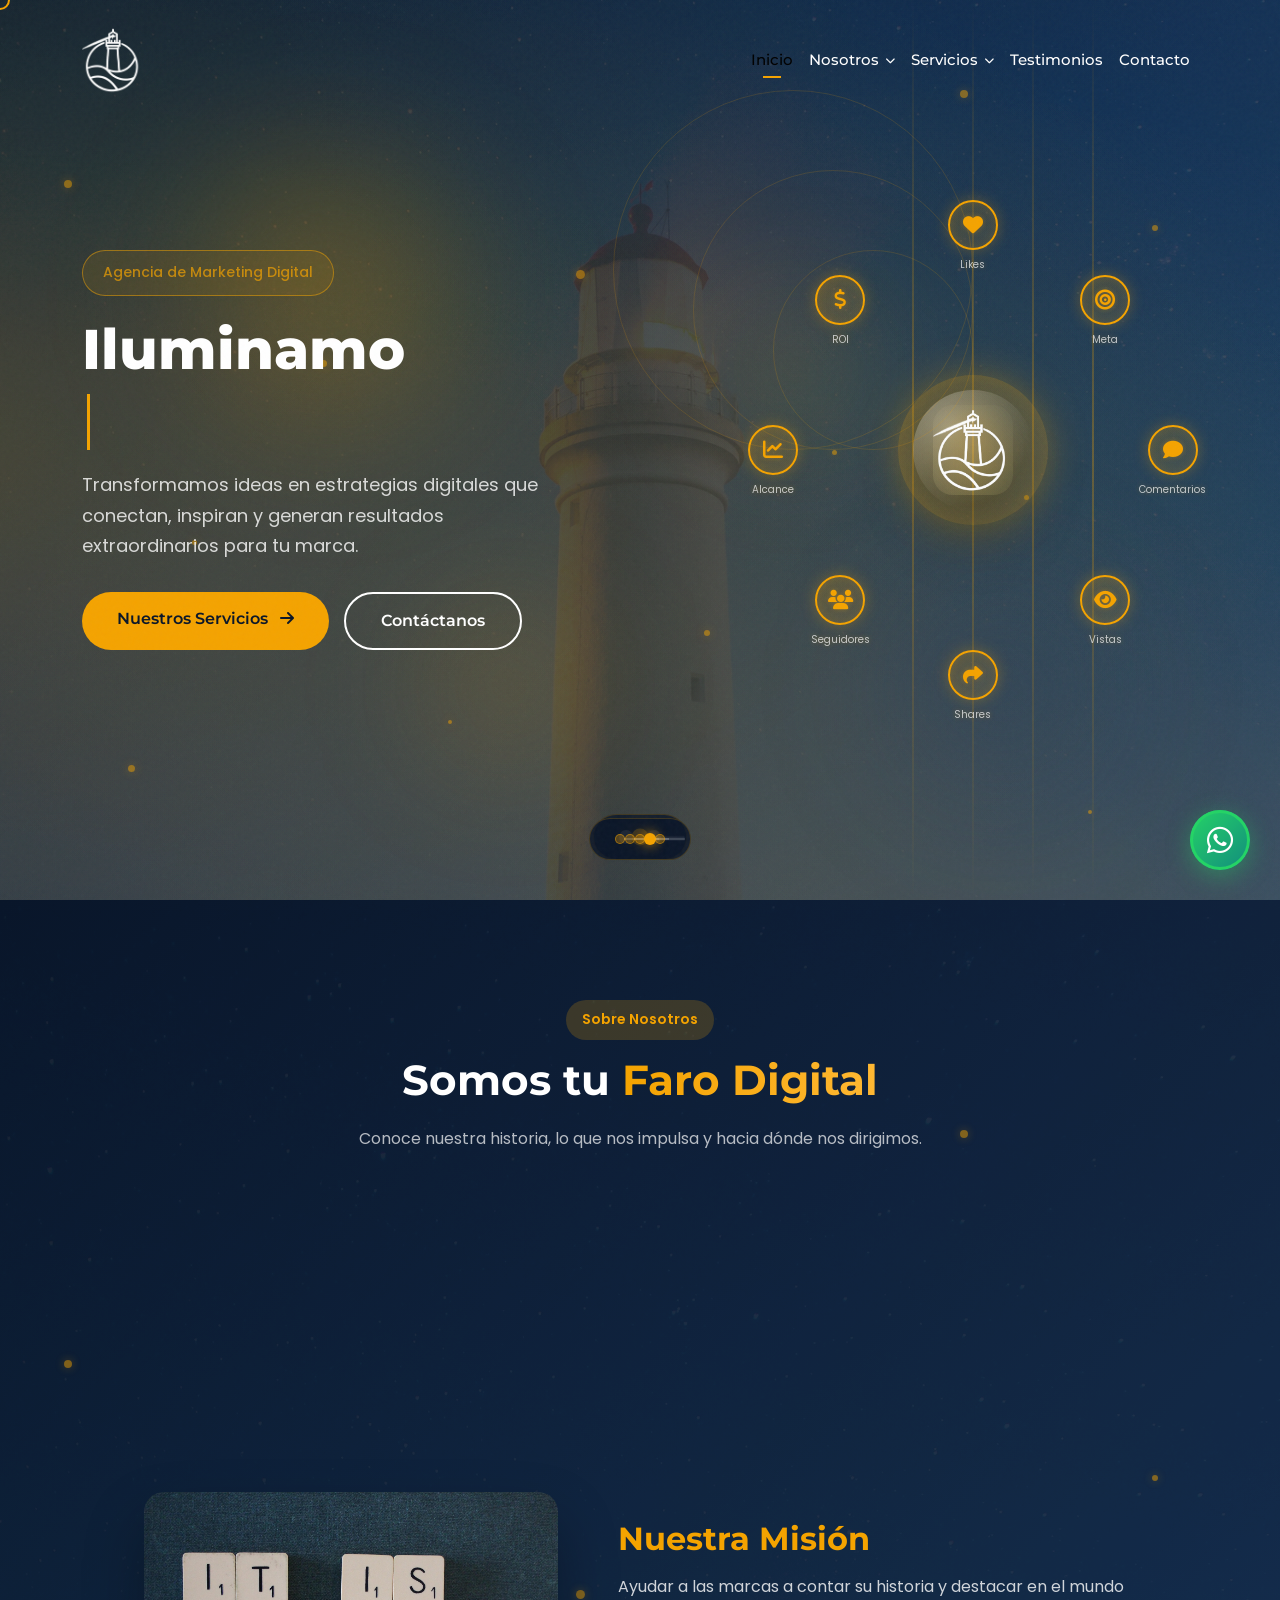
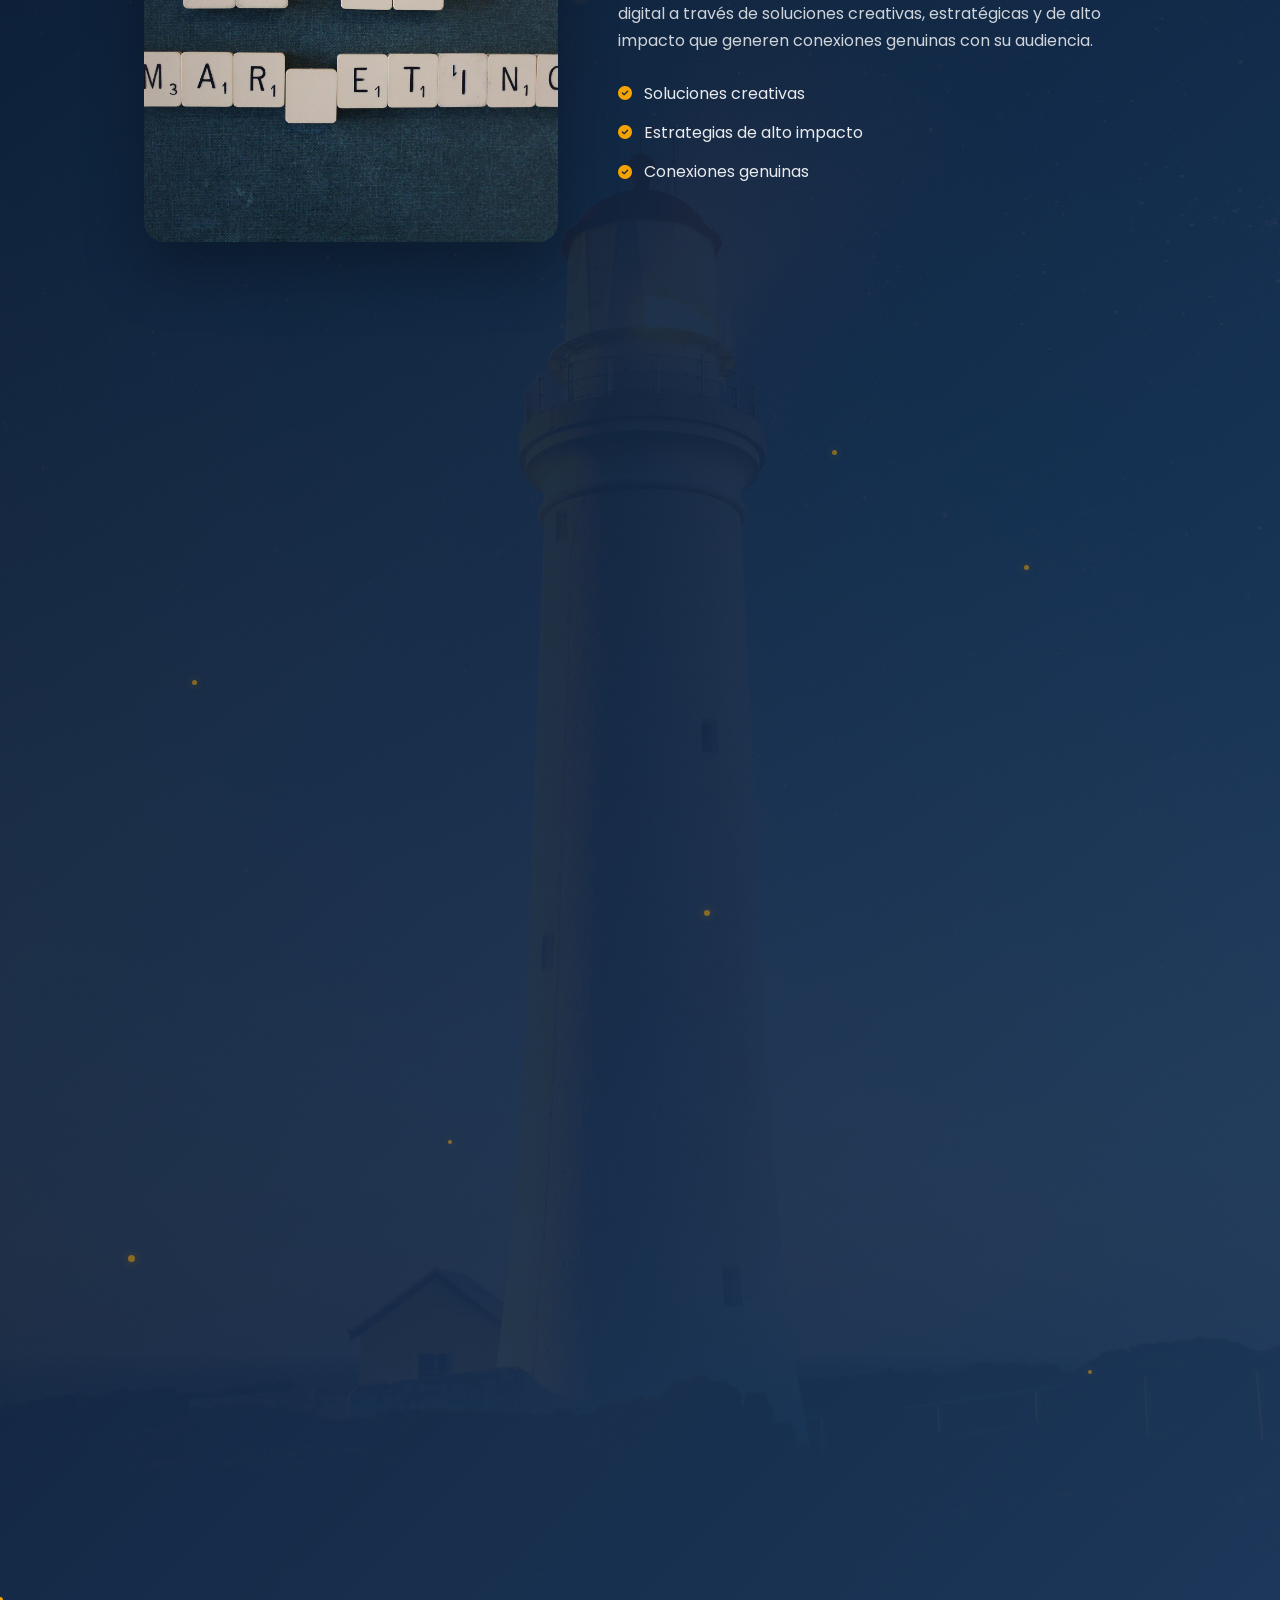
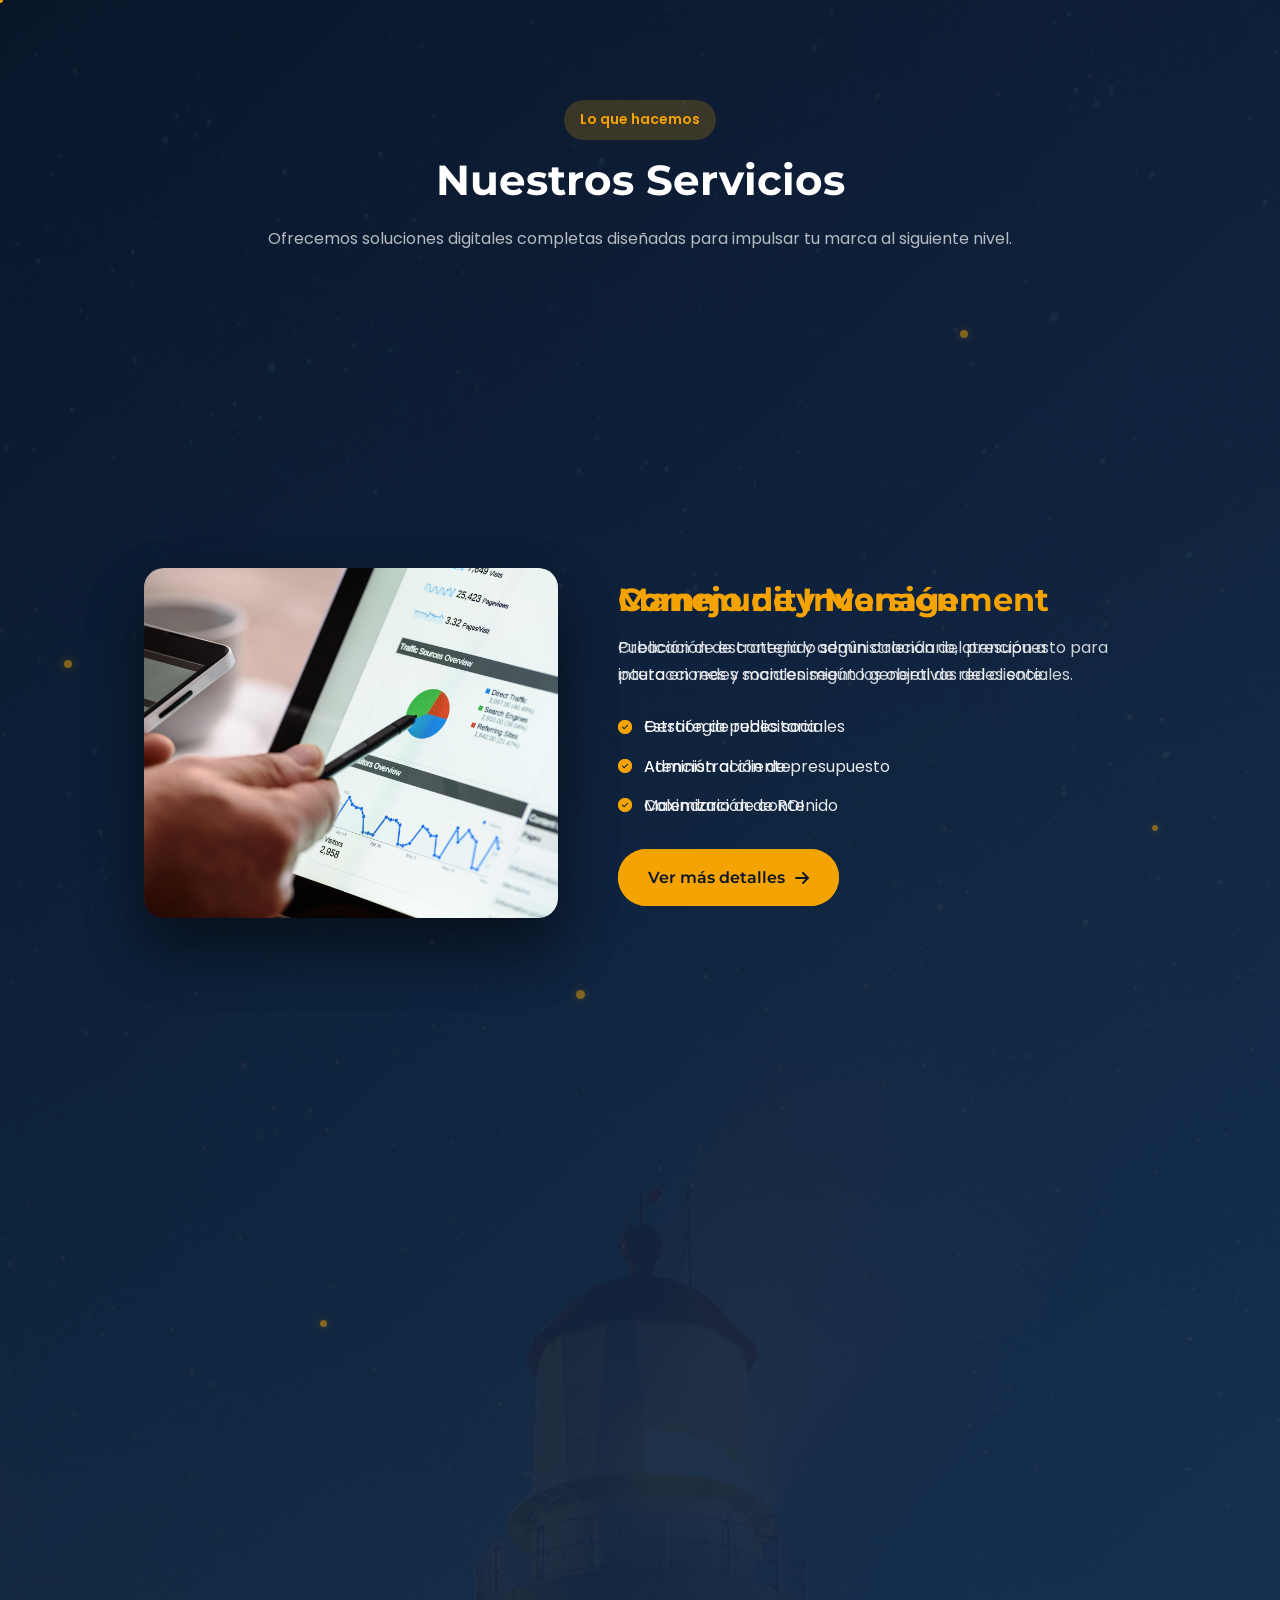
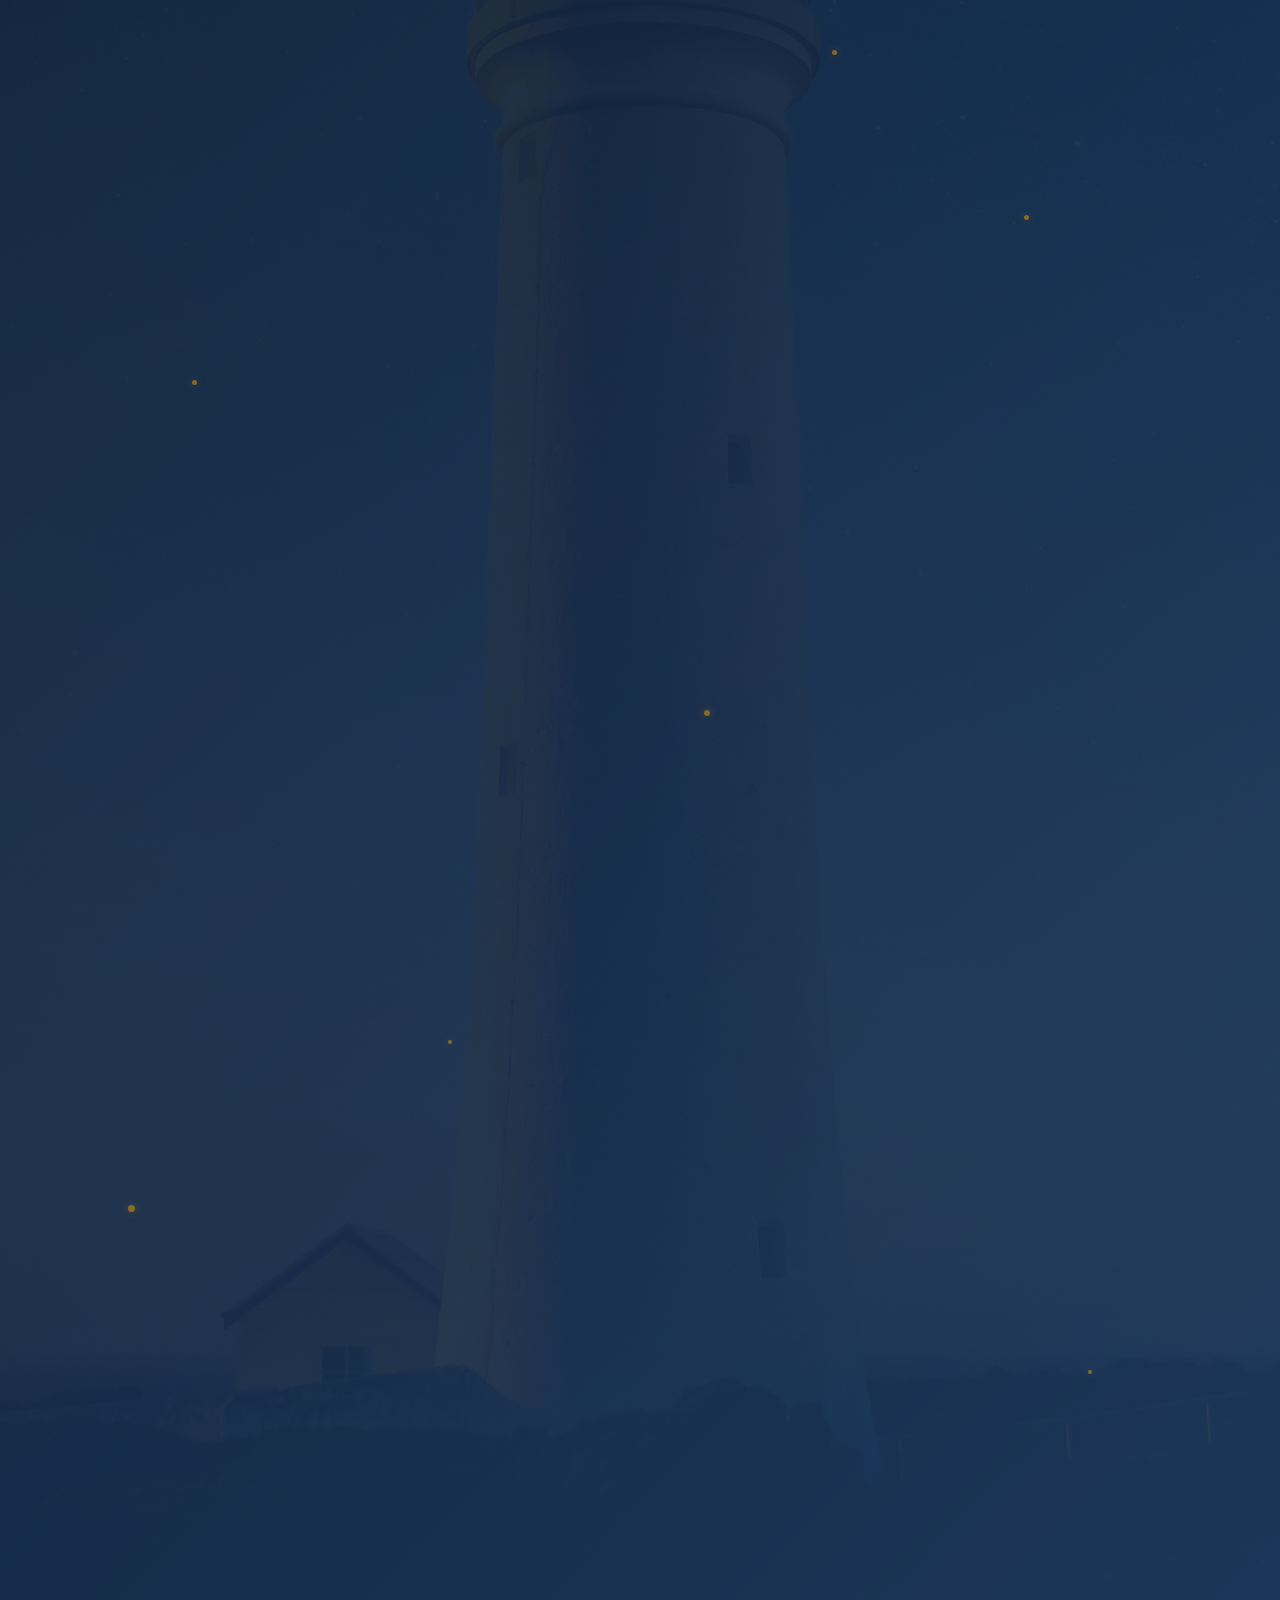
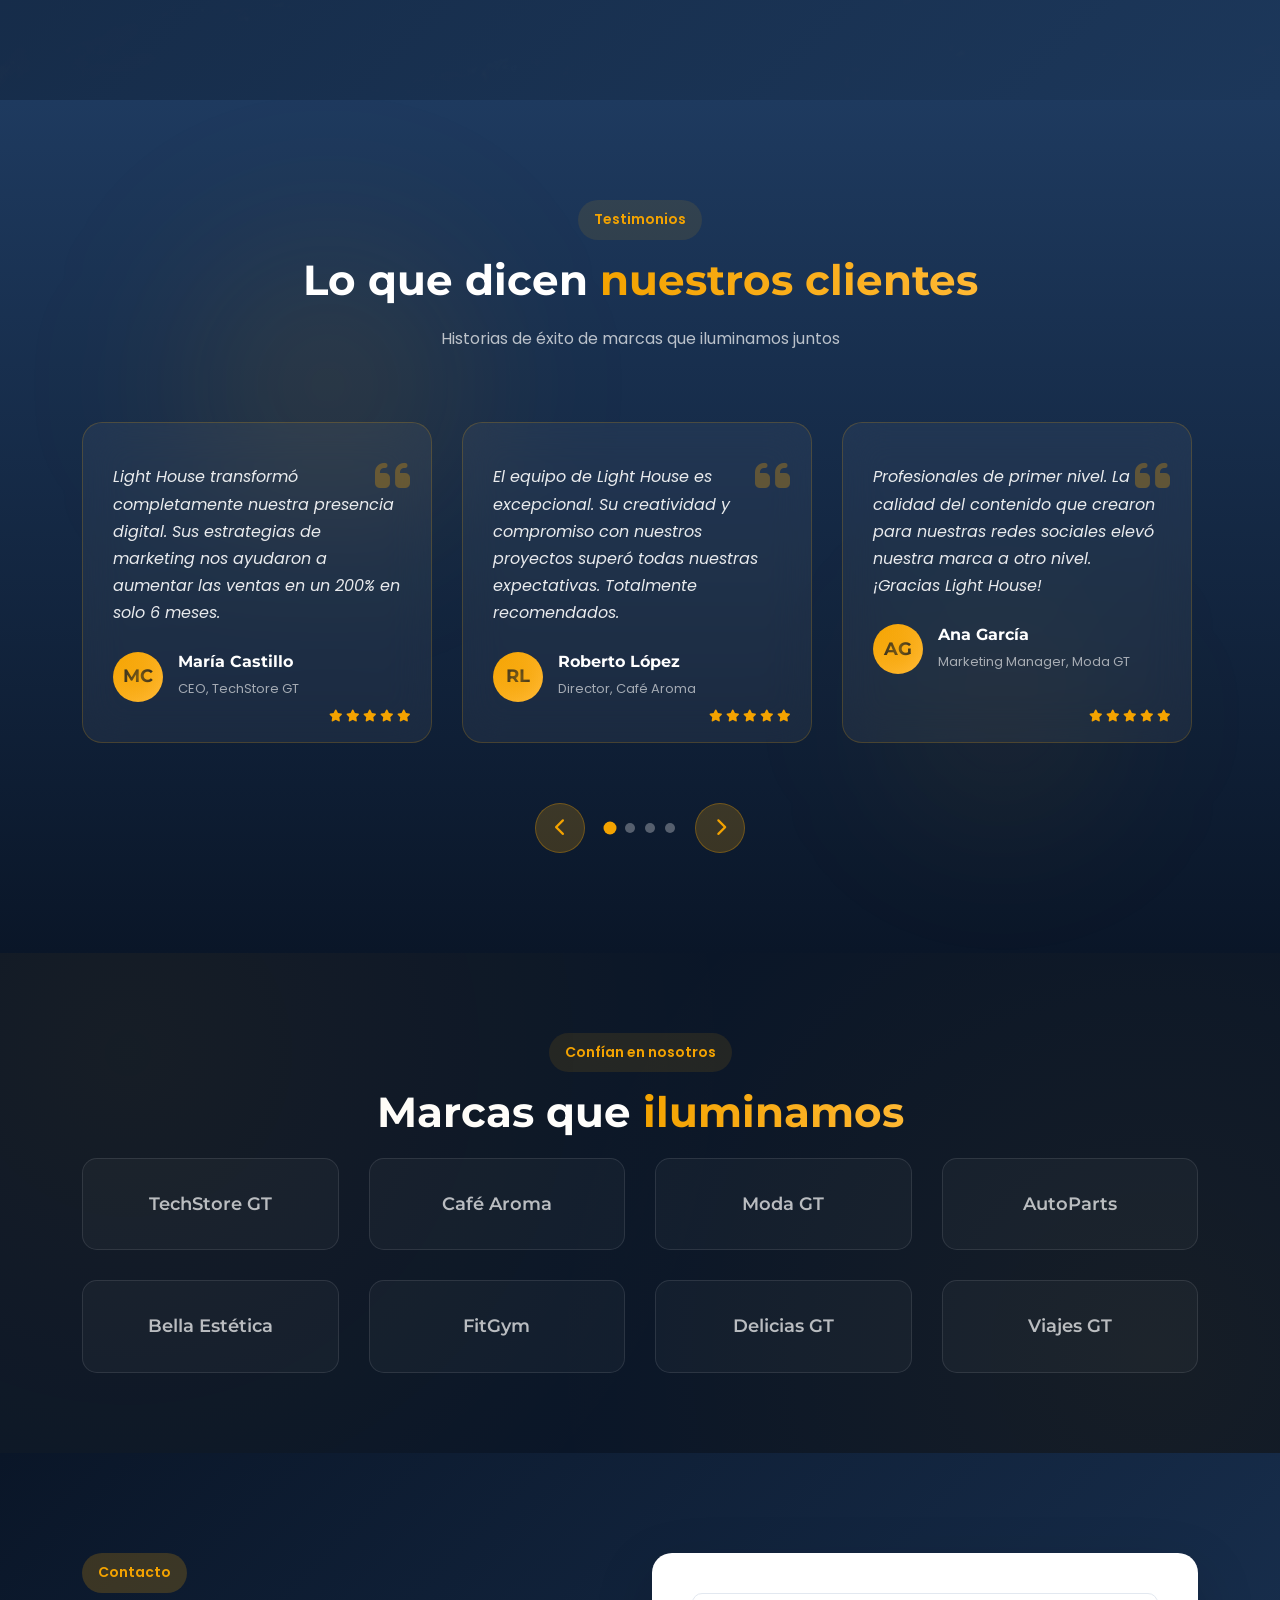
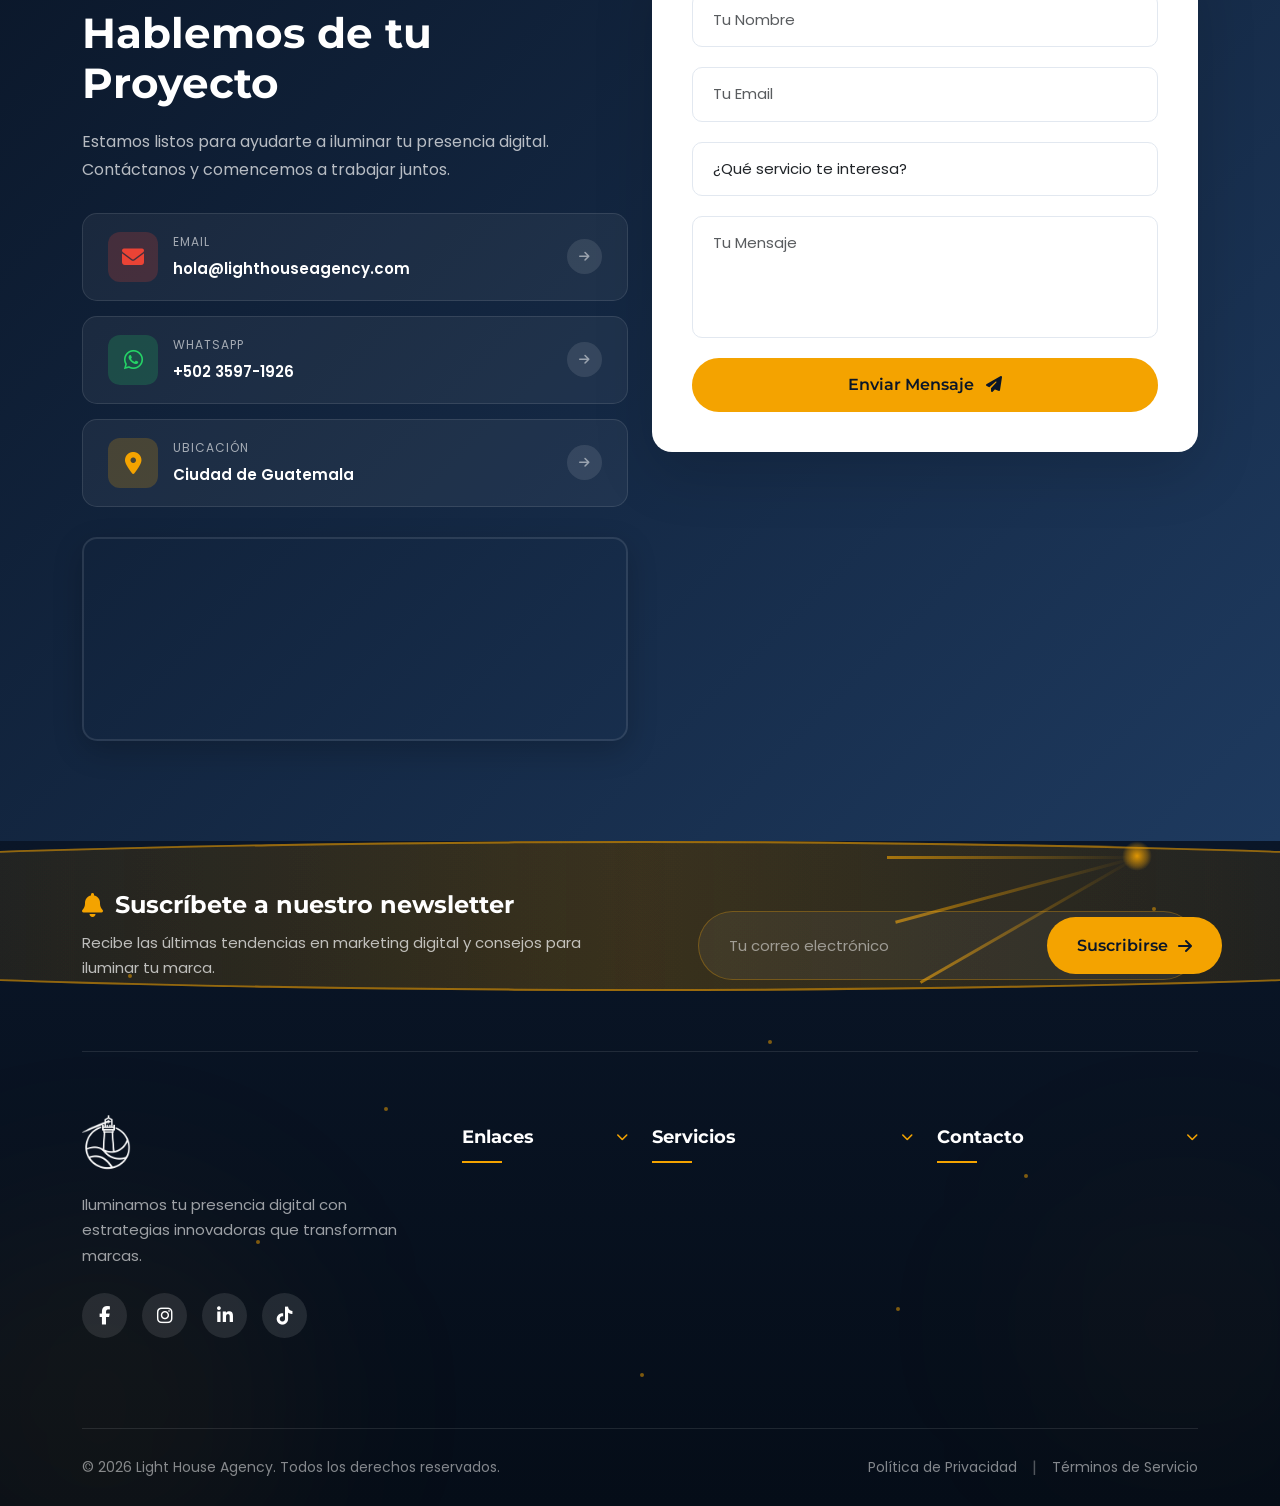
==== commit 4bbfd315: "Change greeting from 'Hello' to 'Goodbye'" ====
--- a/index.html
+++ b/index.html
@@ -36,11 +36,9 @@
                             <stop offset="100%" style="stop-color:#FFB833"/>
                         </linearGradient>
                     </defs>
-                    <!-- Faro simplificado -->
                     <path d="M45 90 L45 40 L55 40 L55 90 Z" fill="url(#lighthouseGrad)"/>
                     <path d="M40 40 L50 20 L60 40 Z" fill="url(#lighthouseGrad)"/>
                     <circle cx="50" cy="25" r="8" fill="#F4A300" class="pulse-light"/>
-                    <!-- Rayos de luz -->
                     <path d="M50 25 L30 10" stroke="#F4A300" stroke-width="2" opacity="0.5" class="light-ray"/>
                     <path d="M50 25 L70 10" stroke="#F4A300" stroke-width="2" opacity="0.5" class="light-ray"/>
                 </svg>
@@ -71,7 +69,6 @@
                 <ul class="navbar-nav ms-auto">
                     <li class="nav-item"><a class="nav-link active" href="#home">Inicio</a></li>
                     
-                    <!-- Dropdown Nosotros -->
                     <li class="nav-item dropdown-nav">
                         <a class="nav-link dropdown-toggle-nav" href="#about">
                             Nosotros
@@ -85,7 +82,6 @@
                         </ul>
                     </li>
                     
-                    <!-- Dropdown Servicios -->
                     <li class="nav-item dropdown-nav">
                         <a class="nav-link dropdown-toggle-nav" href="services.html">
                             Servicios
@@ -109,30 +105,23 @@
 
     <!-- Hero Section -->
     <section id="home" class="hero-section">
-        <!-- Aurora Effect -->
         <div class="aurora-container">
             <div class="aurora"></div>
             <div class="aurora aurora-2"></div>
         </div>
-        
-        <!-- Floating Orbs -->
         <div class="floating-orbs">
             <div class="orb orb-1"></div>
             <div class="orb orb-2"></div>
             <div class="orb orb-3"></div>
             <div class="orb orb-4"></div>
         </div>
-        
-        <!-- Light Beams -->
         <div class="light-beams">
             <div class="light-beam"></div>
             <div class="light-beam"></div>
             <div class="light-beam"></div>
             <div class="light-beam"></div>
         </div>
-        
         <div class="hero-bg"></div>
-        <!-- Floating Particles (Burbujas) -->
         <div class="floating-particles-bg">
             <div class="floating-particle"></div>
             <div class="floating-particle"></div>
@@ -173,16 +162,12 @@
                 </div>
                 <div class="col-lg-5">
                     <div class="hero-image float-animation">
-                        <!-- Esfera de Marketing Digital -->
                         <div class="marketing-sphere-container">
-                            <!-- Esfera central -->
                             <div class="sphere-core">
                                 <div class="sphere-inner"></div>
                                 <div class="sphere-glow"></div>
                                 <img src="img/logo transparente.png" alt="Light House" class="sphere-logo">
                             </div>
-                            
-                            <!-- Iconos orbitando la esfera -->
                             <div class="orbit-icon orbit-icon-1">
                                 <i class="fas fa-heart"></i>
                                 <span class="icon-label">Likes</span>
@@ -215,8 +200,6 @@
                                 <i class="fas fa-eye"></i>
                                 <span class="icon-label">Vistas</span>
                             </div>
-                            
-                            <!-- Anillos de órbita -->
                             <div class="sphere-ring ring-1"></div>
                             <div class="sphere-ring ring-2"></div>
                             <div class="sphere-ring ring-3"></div>
@@ -227,12 +210,10 @@
         </div>
     </section>
 
-    <!-- About Section - Carrusel -->
+    <!-- About Section -->
     <section id="about" class="about-section">
-        <!-- Fondo igual que Hero -->
         <div class="about-dots-background">
             <div class="hero-bg"></div>
-            <!-- Floating Particles (Burbujas) -->
             <div class="floating-particles-bg">
                 <div class="floating-particle"></div>
                 <div class="floating-particle"></div>
@@ -248,21 +229,14 @@
                 <div class="floating-particle"></div>
             </div>
         </div>
-        
         <div class="container">
-            <!-- Section Header -->
             <div class="section-header text-center">
                 <span class="section-badge">Sobre Nosotros</span>
                 <h2 class="section-title">Somos tu <span class="text-shimmer">Faro Digital</span></h2>
-                <p class="section-description">
-                    Conoce nuestra historia, lo que nos impulsa y hacia dónde nos dirigimos.
-                </p>
-            </div>
-            
-            <!-- Carrusel de Nosotros -->
+                <p class="section-description">Conoce nuestra historia, lo que nos impulsa y hacia dónde nos dirigimos.</p>
+            </div>
             <div class="about-carousel-container">
                 <div class="about-carousel">
-                    <!-- Slide 1: Nosotros -->
                     <div class="about-slide" data-index="0">
                         <div class="about-slide-image-wrapper">
                             <div class="about-slide-image">
@@ -279,14 +253,11 @@
                             </ul>
                         </div>
                     </div>
-                    
-                    <!-- Slide 2: Misión -->
                     <div class="about-slide" data-index="1">
                         <div class="about-slide-image-wrapper">
                             <div class="about-slide-image">
                                 <img src="img/mision.jpg" alt="Nuestra Misión">
                             </div>
-
                         </div>
                         <div class="about-slide-content">
                             <h3>Nuestra Misión</h3>
@@ -298,8 +269,6 @@
                             </ul>
                         </div>
                     </div>
-                    
-                    <!-- Slide 3: Visión -->
                     <div class="about-slide" data-index="2">
                         <div class="about-slide-image-wrapper">
                             <div class="about-slide-image">
@@ -314,7 +283,6 @@
                                 <li><i class="fas fa-check-circle"></i> Crecimiento sostenible</li>
                                 <li><i class="fas fa-check-circle"></i> Innovación constante</li>
                             </ul>
-                            <!-- Valores -->
                             <div class="values-badges">
                                 <span class="value-badge scale-pulse"><i class="fas fa-check-circle"></i> Constancia</span>
                                 <span class="value-badge scale-pulse"><i class="fas fa-check-circle"></i> Creatividad</span>
@@ -323,15 +291,11 @@
                         </div>
                     </div>
                 </div>
-                
-                <!-- Indicadores de progreso -->
                 <div class="about-carousel-progress">
                     <div class="about-progress-dot active" data-index="0"></div>
                     <div class="about-progress-dot" data-index="1"></div>
                     <div class="about-progress-dot" data-index="2"></div>
                 </div>
-                
-
             </div>
         </div>
     </section>
@@ -339,13 +303,11 @@
     <!-- Cursor Personalizado -->
     <div class="custom-cursor"></div>
     <div class="cursor-dot"></div>
-    
+
     <!-- Services Section -->
     <section id="services" class="services-section section-padding">
-        <!-- Fondo igual que Hero -->
         <div class="dots-background">
             <div class="hero-bg"></div>
-            <!-- Floating Particles (Burbujas) -->
             <div class="floating-particles-bg">
                 <div class="floating-particle"></div>
                 <div class="floating-particle"></div>
@@ -361,21 +323,14 @@
                 <div class="floating-particle"></div>
             </div>
         </div>
-        
         <div class="container">
-            <!-- Section Header -->
             <div class="section-header text-center">
                 <span class="section-badge">Lo que hacemos</span>
                 <h2 class="section-title">Nuestros Servicios</h2>
-                <p class="section-description">
-                    Ofrecemos soluciones digitales completas diseñadas para impulsar tu marca al siguiente nivel.
-                </p>
-            </div>
-            
-            <!-- Carrusel de Servicios -->
+                <p class="section-description">Ofrecemos soluciones digitales completas diseñadas para impulsar tu marca al siguiente nivel.</p>
+            </div>
             <div class="services-carousel-container">
                 <div class="services-carousel">
-                    <!-- Slide 1: Pauta Digital -->
                     <div class="service-slide" data-index="0">
                         <div class="service-image-wrapper">
                             <div class="service-image">
@@ -390,13 +345,9 @@
                                 <li><i class="fas fa-check-circle"></i> Optimización de presupuesto</li>
                                 <li><i class="fas fa-check-circle"></i> Análisis de resultados</li>
                             </ul>
-                            <a href="services.html#pauta-digital" class="service-btn">
-                                Ver más detalles <i class="fas fa-arrow-right"></i>
-                            </a>
-                        </div>
-                    </div>
-                    
-                    <!-- Slide 2: Creación de Contenido -->
+                            <a href="services.html#pauta-digital" class="service-btn">Ver más detalles <i class="fas fa-arrow-right"></i></a>
+                        </div>
+                    </div>
                     <div class="service-slide" data-index="1">
                         <div class="service-image-wrapper">
                             <div class="service-image">
@@ -411,13 +362,9 @@
                                 <li><i class="fas fa-check-circle"></i> Diseño gráfico</li>
                                 <li><i class="fas fa-check-circle"></i> Producción de video</li>
                             </ul>
-                            <a href="services.html#creacion-contenido" class="service-btn">
-                                Ver más detalles <i class="fas fa-arrow-right"></i>
-                            </a>
-                        </div>
-                    </div>
-                    
-                    <!-- Slide 3: Community Management -->
+                            <a href="services.html#creacion-contenido" class="service-btn">Ver más detalles <i class="fas fa-arrow-right"></i></a>
+                        </div>
+                    </div>
                     <div class="service-slide" data-index="2">
                         <div class="service-image-wrapper">
                             <div class="service-image">
@@ -432,13 +379,9 @@
                                 <li><i class="fas fa-check-circle"></i> Atención al cliente</li>
                                 <li><i class="fas fa-check-circle"></i> Calendario de contenido</li>
                             </ul>
-                            <a href="services.html#community-management" class="service-btn">
-                                Ver más detalles <i class="fas fa-arrow-right"></i>
-                            </a>
-                        </div>
-                    </div>
-                    
-                    <!-- Slide 4: Manejo de Inversión -->
+                            <a href="services.html#community-management" class="service-btn">Ver más detalles <i class="fas fa-arrow-right"></i></a>
+                        </div>
+                    </div>
                     <div class="service-slide" data-index="3">
                         <div class="service-image-wrapper">
                             <div class="service-image">
@@ -453,19 +396,14 @@
                                 <li><i class="fas fa-check-circle"></i> Administración de presupuesto</li>
                                 <li><i class="fas fa-check-circle"></i> Maximización de ROI</li>
                             </ul>
-                            <a href="services.html#manejo-inversion" class="service-btn">
-                                Ver más detalles <i class="fas fa-arrow-right"></i>
-                            </a>
-                        </div>
-                    </div>
-                    
-                    <!-- Slide 5: Análisis y Reportes -->
+                            <a href="services.html#manejo-inversion" class="service-btn">Ver más detalles <i class="fas fa-arrow-right"></i></a>
+                        </div>
+                    </div>
                     <div class="service-slide" data-index="4">
                         <div class="service-image-wrapper">
                             <div class="service-image">
                                 <img src="img/busqueda.png" alt="Análisis y Reportes">
                             </div>
-
                         </div>
                         <div class="service-content">
                             <h3>Análisis y Reportes</h3>
@@ -475,14 +413,10 @@
                                 <li><i class="fas fa-check-circle"></i> Informes mensuales</li>
                                 <li><i class="fas fa-check-circle"></i> Recomendaciones</li>
                             </ul>
-                            <a href="services.html#analisis-reportes" class="service-btn">
-                                Ver más detalles <i class="fas fa-arrow-right"></i>
-                            </a>
-                        </div>
-                    </div>
-                </div>
-                
-                <!-- Indicadores de progreso -->
+                            <a href="services.html#analisis-reportes" class="service-btn">Ver más detalles <i class="fas fa-arrow-right"></i></a>
+                        </div>
+                    </div>
+                </div>
                 <div class="carousel-progress">
                     <div class="progress-dot active" data-index="0"></div>
                     <div class="progress-dot" data-index="1"></div>
@@ -490,8 +424,6 @@
                     <div class="progress-dot" data-index="3"></div>
                     <div class="progress-dot" data-index="4"></div>
                 </div>
-                
-
             </div>
         </div>
     </section>
@@ -506,17 +438,12 @@
             <div class="section-header text-center">
                 <span class="section-badge">Testimonios</span>
                 <h2 class="section-title">Lo que dicen <span class="text-shimmer">nuestros clientes</span></h2>
-                <p class="section-description">
-                    Historias de éxito de marcas que iluminamos juntos
-                </p>
-            </div>
-            
+                <p class="section-description">Historias de éxito de marcas que iluminamos juntos</p>
+            </div>
             <div class="testimonials-carousel-wrapper">
                 <div class="testimonials-carousel">
                     <div class="testimonial-card">
-                        <div class="testimonial-quote">
-                            <i class="fas fa-quote-left"></i>
-                        </div>
+                        <div class="testimonial-quote"><i class="fas fa-quote-left"></i></div>
                         <p class="testimonial-text">Light House transformó completamente nuestra presencia digital. Sus estrategias de marketing nos ayudaron a aumentar las ventas en un 200% en solo 6 meses.</p>
                         <div class="testimonial-author">
                             <div class="testimonial-avatar">
@@ -529,18 +456,11 @@
                             </div>
                         </div>
                         <div class="testimonial-rating">
-                            <i class="fas fa-star"></i>
-                            <i class="fas fa-star"></i>
-                            <i class="fas fa-star"></i>
-                            <i class="fas fa-star"></i>
-                            <i class="fas fa-star"></i>
-                        </div>
-                    </div>
-                    
+                            <i class="fas fa-star"></i><i class="fas fa-star"></i><i class="fas fa-star"></i><i class="fas fa-star"></i><i class="fas fa-star"></i>
+                        </div>
+                    </div>
                     <div class="testimonial-card">
-                        <div class="testimonial-quote">
-                            <i class="fas fa-quote-left"></i>
-                        </div>
+                        <div class="testimonial-quote"><i class="fas fa-quote-left"></i></div>
                         <p class="testimonial-text">El equipo de Light House es excepcional. Su creatividad y compromiso con nuestros proyectos superó todas nuestras expectativas. Totalmente recomendados.</p>
                         <div class="testimonial-author">
                             <div class="testimonial-avatar">
@@ -553,18 +473,11 @@
                             </div>
                         </div>
                         <div class="testimonial-rating">
-                            <i class="fas fa-star"></i>
-                            <i class="fas fa-star"></i>
-                            <i class="fas fa-star"></i>
-                            <i class="fas fa-star"></i>
-                            <i class="fas fa-star"></i>
-                        </div>
-                    </div>
-                    
+                            <i class="fas fa-star"></i><i class="fas fa-star"></i><i class="fas fa-star"></i><i class="fas fa-star"></i><i class="fas fa-star"></i>
+                        </div>
+                    </div>
                     <div class="testimonial-card">
-                        <div class="testimonial-quote">
-                            <i class="fas fa-quote-left"></i>
-                        </div>
+                        <div class="testimonial-quote"><i class="fas fa-quote-left"></i></div>
                         <p class="testimonial-text">Profesionales de primer nivel. La calidad del contenido que crearon para nuestras redes sociales elevó nuestra marca a otro nivel. ¡Gracias Light House!</p>
                         <div class="testimonial-author">
                             <div class="testimonial-avatar">
@@ -577,18 +490,11 @@
                             </div>
                         </div>
                         <div class="testimonial-rating">
-                            <i class="fas fa-star"></i>
-                            <i class="fas fa-star"></i>
-                            <i class="fas fa-star"></i>
-                            <i class="fas fa-star"></i>
-                            <i class="fas fa-star"></i>
-                        </div>
-                    </div>
-                    
+                            <i class="fas fa-star"></i><i class="fas fa-star"></i><i class="fas fa-star"></i><i class="fas fa-star"></i><i class="fas fa-star"></i>
+                        </div>
+                    </div>
                     <div class="testimonial-card">
-                        <div class="testimonial-quote">
-                            <i class="fas fa-quote-left"></i>
-                        </div>
+                        <div class="testimonial-quote"><i class="fas fa-quote-left"></i></div>
                         <p class="testimonial-text">Increíble atención al detalle y resultados medibles. Los reportes mensuales nos permiten ver exactamente cómo nuestras campañas están funcionando.</p>
                         <div class="testimonial-author">
                             <div class="testimonial-avatar">
@@ -601,23 +507,14 @@
                             </div>
                         </div>
                         <div class="testimonial-rating">
-                            <i class="fas fa-star"></i>
-                            <i class="fas fa-star"></i>
-                            <i class="fas fa-star"></i>
-                            <i class="fas fa-star"></i>
-                            <i class="fas fa-star"></i>
-                        </div>
-                    </div>
-                </div>
-                
+                            <i class="fas fa-star"></i><i class="fas fa-star"></i><i class="fas fa-star"></i><i class="fas fa-star"></i><i class="fas fa-star"></i>
+                        </div>
+                    </div>
+                </div>
                 <div class="testimonials-nav">
-                    <button class="testimonial-nav-btn prev-btn" aria-label="Anterior">
-                        <i class="fas fa-chevron-left"></i>
-                    </button>
+                    <button class="testimonial-nav-btn prev-btn" aria-label="Anterior"><i class="fas fa-chevron-left"></i></button>
                     <div class="testimonials-dots"></div>
-                    <button class="testimonial-nav-btn next-btn" aria-label="Siguiente">
-                        <i class="fas fa-chevron-right"></i>
-                    </button>
+                    <button class="testimonial-nav-btn next-btn" aria-label="Siguiente"><i class="fas fa-chevron-right"></i></button>
                 </div>
             </div>
         </div>
@@ -631,56 +528,15 @@
                 <span class="section-badge">Confían en nosotros</span>
                 <h2 class="section-title">Marcas que <span class="text-shimmer">iluminamos</span></h2>
             </div>
-            
             <div class="clients-grid">
-                <div class="client-logo" data-aos="zoom-in" data-aos-delay="0">
-                    <div class="client-logo-inner">
-                        <span class="client-name">TechStore GT</span>
-                    </div>
-                    <div class="client-logo-glow"></div>
-                </div>
-                <div class="client-logo" data-aos="zoom-in" data-aos-delay="50">
-                    <div class="client-logo-inner">
-                        <span class="client-name">Café Aroma</span>
-                    </div>
-                    <div class="client-logo-glow"></div>
-                </div>
-                <div class="client-logo" data-aos="zoom-in" data-aos-delay="100">
-                    <div class="client-logo-inner">
-                        <span class="client-name">Moda GT</span>
-                    </div>
-                    <div class="client-logo-glow"></div>
-                </div>
-                <div class="client-logo" data-aos="zoom-in" data-aos-delay="150">
-                    <div class="client-logo-inner">
-                        <span class="client-name">AutoParts</span>
-                    </div>
-                    <div class="client-logo-glow"></div>
-                </div>
-                <div class="client-logo" data-aos="zoom-in" data-aos-delay="200">
-                    <div class="client-logo-inner">
-                        <span class="client-name">Bella Estética</span>
-                    </div>
-                    <div class="client-logo-glow"></div>
-                </div>
-                <div class="client-logo" data-aos="zoom-in" data-aos-delay="250">
-                    <div class="client-logo-inner">
-                        <span class="client-name">FitGym</span>
-                    </div>
-                    <div class="client-logo-glow"></div>
-                </div>
-                <div class="client-logo" data-aos="zoom-in" data-aos-delay="300">
-                    <div class="client-logo-inner">
-                        <span class="client-name">Delicias GT</span>
-                    </div>
-                    <div class="client-logo-glow"></div>
-                </div>
-                <div class="client-logo" data-aos="zoom-in" data-aos-delay="350">
-                    <div class="client-logo-inner">
-                        <span class="client-name">Viajes GT</span>
-                    </div>
-                    <div class="client-logo-glow"></div>
-                </div>
+                <div class="client-logo"><div class="client-logo-inner"><span class="client-name">TechStore GT</span></div><div class="client-logo-glow"></div></div>
+                <div class="client-logo"><div class="client-logo-inner"><span class="client-name">Café Aroma</span></div><div class="client-logo-glow"></div></div>
+                <div class="client-logo"><div class="client-logo-inner"><span class="client-name">Moda GT</span></div><div class="client-logo-glow"></div></div>
+                <div class="client-logo"><div class="client-logo-inner"><span class="client-name">AutoParts</span></div><div class="client-logo-glow"></div></div>
+                <div class="client-logo"><div class="client-logo-inner"><span class="client-name">Bella Estética</span></div><div class="client-logo-glow"></div></div>
+                <div class="client-logo"><div class="client-logo-inner"><span class="client-name">FitGym</span></div><div class="client-logo-glow"></div></div>
+                <div class="client-logo"><div class="client-logo-inner"><span class="client-name">Delicias GT</span></div><div class="client-logo-glow"></div></div>
+                <div class="client-logo"><div class="client-logo-inner"><span class="client-name">Viajes GT</span></div><div class="client-logo-glow"></div></div>
             </div>
         </div>
     </section>
@@ -694,60 +550,37 @@
                         <span class="section-badge">Contacto</span>
                         <h2 class="section-title contact-title-animate">Hablemos de tu Proyecto</h2>
                         <p class="contact-text-animate">Estamos listos para ayudarte a iluminar tu presencia digital. Contáctanos y comencemos a trabajar juntos.</p>
-
-                        <!-- Botones de Contacto -->
                         <div class="contact-buttons">
                             <a href="mailto:hola@lighthouseagency.com?subject=Información sobre servicios - Light House Agency" class="contact-btn contact-btn-email">
-                                <div class="contact-btn-icon">
-                                    <i class="fas fa-envelope"></i>
-                                </div>
+                                <div class="contact-btn-icon"><i class="fas fa-envelope"></i></div>
                                 <div class="contact-btn-text">
                                     <span class="contact-btn-label">Email</span>
                                     <span class="contact-btn-value">hola@lighthouseagency.com</span>
                                 </div>
-                                <div class="contact-btn-arrow">
-                                    <i class="fas fa-arrow-right"></i>
-                                </div>
+                                <div class="contact-btn-arrow"><i class="fas fa-arrow-right"></i></div>
                             </a>
-
                             <a href="https://wa.me/50235971926?text=Hola,%20necesito%20información%20sobre%20sus%20servicios" target="_blank" class="contact-btn contact-btn-whatsapp">
-                                <div class="contact-btn-icon">
-                                    <i class="fab fa-whatsapp"></i>
-                                </div>
+                                <div class="contact-btn-icon"><i class="fab fa-whatsapp"></i></div>
                                 <div class="contact-btn-text">
                                     <span class="contact-btn-label">WhatsApp</span>
                                     <span class="contact-btn-value">+502 3597-1926</span>
                                 </div>
-                                <div class="contact-btn-arrow">
-                                    <i class="fas fa-arrow-right"></i>
-                                </div>
+                                <div class="contact-btn-arrow"><i class="fas fa-arrow-right"></i></div>
                             </a>
-
                             <a href="https://www.google.com/maps/search/Ciudad+de+Guatemala" target="_blank" class="contact-btn contact-btn-location">
-                                <div class="contact-btn-icon">
-                                    <i class="fas fa-map-marker-alt"></i>
-                                </div>
+                                <div class="contact-btn-icon"><i class="fas fa-map-marker-alt"></i></div>
                                 <div class="contact-btn-text">
                                     <span class="contact-btn-label">Ubicación</span>
                                     <span class="contact-btn-value">Ciudad de Guatemala</span>
                                 </div>
-                                <div class="contact-btn-arrow">
-                                    <i class="fas fa-arrow-right"></i>
-                                </div>
+                                <div class="contact-btn-arrow"><i class="fas fa-arrow-right"></i></div>
                             </a>
                         </div>
-
-                        <!-- Mapa de Ubicación -->
                         <div class="contact-map">
                             <div class="map-container">
                                 <iframe
                                     src="https://www.google.com/maps/embed?pb=!1m18!1m12!1m3!1d241940.94848732982!2d-90.6302478!3d14.6349146!2m3!1f0!2f0!3f0!3m2!1i1024!2i768!4f13.1!3m3!1m2!1s0x8589a1805c53c47f%3A0x7c4c5c5c5c5c5c5c!2sCiudad%20de%20Guatemala!5e0!3m2!1ses!2sgt!4v1699999999999!5m2!1ses!2sgt"
-                                    width="100%"
-                                    height="200"
-                                    style="border:0;"
-                                    allowfullscreen=""
-                                    loading="lazy"
-                                    referrerpolicy="no-referrer-when-downgrade">
+                                    width="100%" height="200" style="border:0;" allowfullscreen="" loading="lazy" referrerpolicy="no-referrer-when-downgrade">
                                 </iframe>
                             </div>
                         </div>
@@ -788,22 +621,17 @@
 
     <!-- Footer Premium -->
     <footer class="footer-premium">
-        <!-- Light Waves Effect -->
         <div class="footer-light-waves">
             <div class="light-wave light-wave-1"></div>
             <div class="light-wave light-wave-2"></div>
             <div class="light-wave light-wave-3"></div>
         </div>
-        
-        <!-- Lighthouse Beam -->
         <div class="footer-lighthouse-beam">
             <div class="beam-source"></div>
             <div class="beam-ray beam-ray-1"></div>
             <div class="beam-ray beam-ray-2"></div>
             <div class="beam-ray beam-ray-3"></div>
         </div>
-        
-        <!-- Floating Particles -->
         <div class="footer-particles">
             <div class="footer-particle"></div>
             <div class="footer-particle"></div>
@@ -814,9 +642,7 @@
             <div class="footer-particle"></div>
             <div class="footer-particle"></div>
         </div>
-        
         <div class="container">
-            <!-- Newsletter Section -->
             <div class="footer-newsletter">
                 <div class="row align-items-center">
                     <div class="col-lg-6">
@@ -841,16 +667,13 @@
                     </div>
                 </div>
             </div>
-            
-            <!-- Main Footer Content -->
             <div class="footer-main">
                 <div class="row">
-                    <!-- Brand Column -->
                     <div class="col-lg-4 col-md-6">
                         <div class="footer-brand">
                             <img src="img/logo transparente.png" alt="Light House Agency" class="footer-logo">
                             <p class="footer-tagline">
-                                <span class="welding-text" data-text="Iluminamos tu presencia digital con estrategias innovadoras que transforman marcas."></span>
+                                Iluminamos tu presencia digital con estrategias innovadoras que transforman marcas.
                             </p>
                             <div class="footer-social-premium">
                                 <a href="#" class="social-icon-3d" data-tooltip="Facebook">
@@ -872,8 +695,6 @@
                             </div>
                         </div>
                     </div>
-                    
-                    <!-- Quick Links -->
                     <div class="col-lg-2 col-md-6">
                         <div class="footer-links-column">
                             <h4 class="footer-column-title">
@@ -889,8 +710,6 @@
                             </ul>
                         </div>
                     </div>
-                    
-                    <!-- Services Links -->
                     <div class="col-lg-3 col-md-6">
                         <div class="footer-links-column">
                             <h4 class="footer-column-title">
@@ -906,8 +725,6 @@
                             </ul>
                         </div>
                     </div>
-                    
-                    <!-- Contact Info -->
                     <div class="col-lg-3 col-md-6">
                         <div class="footer-contact-column">
                             <h4 class="footer-column-title">
@@ -916,27 +733,21 @@
                             </h4>
                             <div class="footer-contact-items">
                                 <div class="footer-contact-item">
-                                    <div class="contact-icon-glow">
-                                        <i class="fas fa-envelope"></i>
-                                    </div>
+                                    <div class="contact-icon-glow"><i class="fas fa-envelope"></i></div>
                                     <div class="contact-detail">
                                         <span class="contact-label">Email</span>
                                         <a href="mailto:hola@lighthouseagency.com">hola@lighthouseagency.com</a>
                                     </div>
                                 </div>
                                 <div class="footer-contact-item">
-                                    <div class="contact-icon-glow">
-                                        <i class="fab fa-whatsapp"></i>
-                                    </div>
+                                    <div class="contact-icon-glow"><i class="fab fa-whatsapp"></i></div>
                                     <div class="contact-detail">
                                         <span class="contact-label">WhatsApp</span>
                                         <a href="https://wa.me/50235971926">+502 3597-1926</a>
                                     </div>
                                 </div>
                                 <div class="footer-contact-item">
-                                    <div class="contact-icon-glow">
-                                        <i class="fas fa-map-marker-alt"></i>
-                                    </div>
+                                    <div class="contact-icon-glow"><i class="fas fa-map-marker-alt"></i></div>
                                     <div class="contact-detail">
                                         <span class="contact-label">Ubicación</span>
                                         <span>Ciudad de Guatemala</span>
@@ -947,14 +758,10 @@
                     </div>
                 </div>
             </div>
-            
-            <!-- Footer Bottom -->
             <div class="footer-bottom-premium">
                 <div class="row align-items-center">
                     <div class="col-md-6">
-                        <p class="copyright-text">
-                            &copy; 2026 Light House Agency. Todos los derechos reservados.
-                        </p>
+                        <p class="copyright-text">&copy; 2026 Light House Agency. Todos los derechos reservados.</p>
                     </div>
                     <div class="col-md-6">
                         <div class="footer-bottom-links">
@@ -966,8 +773,6 @@
                 </div>
             </div>
         </div>
-        
-        <!-- Decorative Elements -->
         <div class="footer-decoration footer-decoration-1"></div>
         <div class="footer-decoration footer-decoration-2"></div>
     </footer>
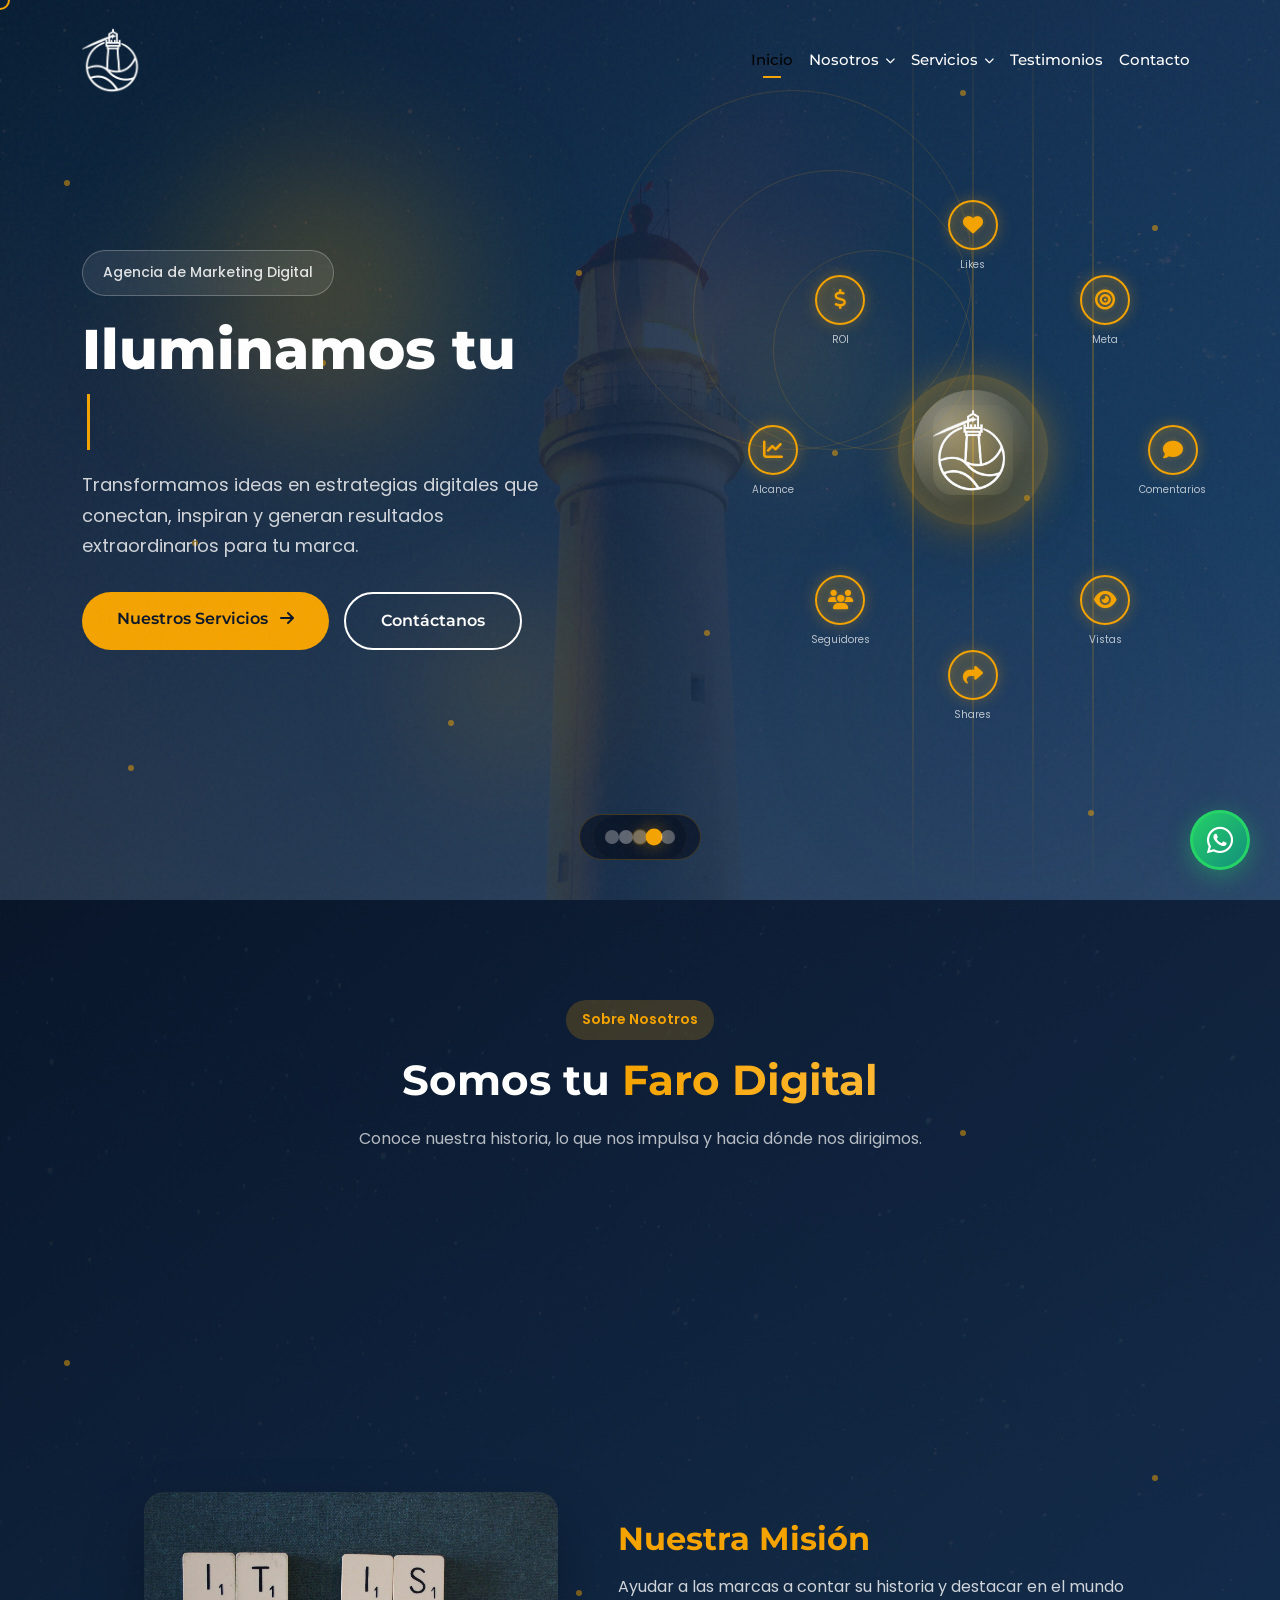
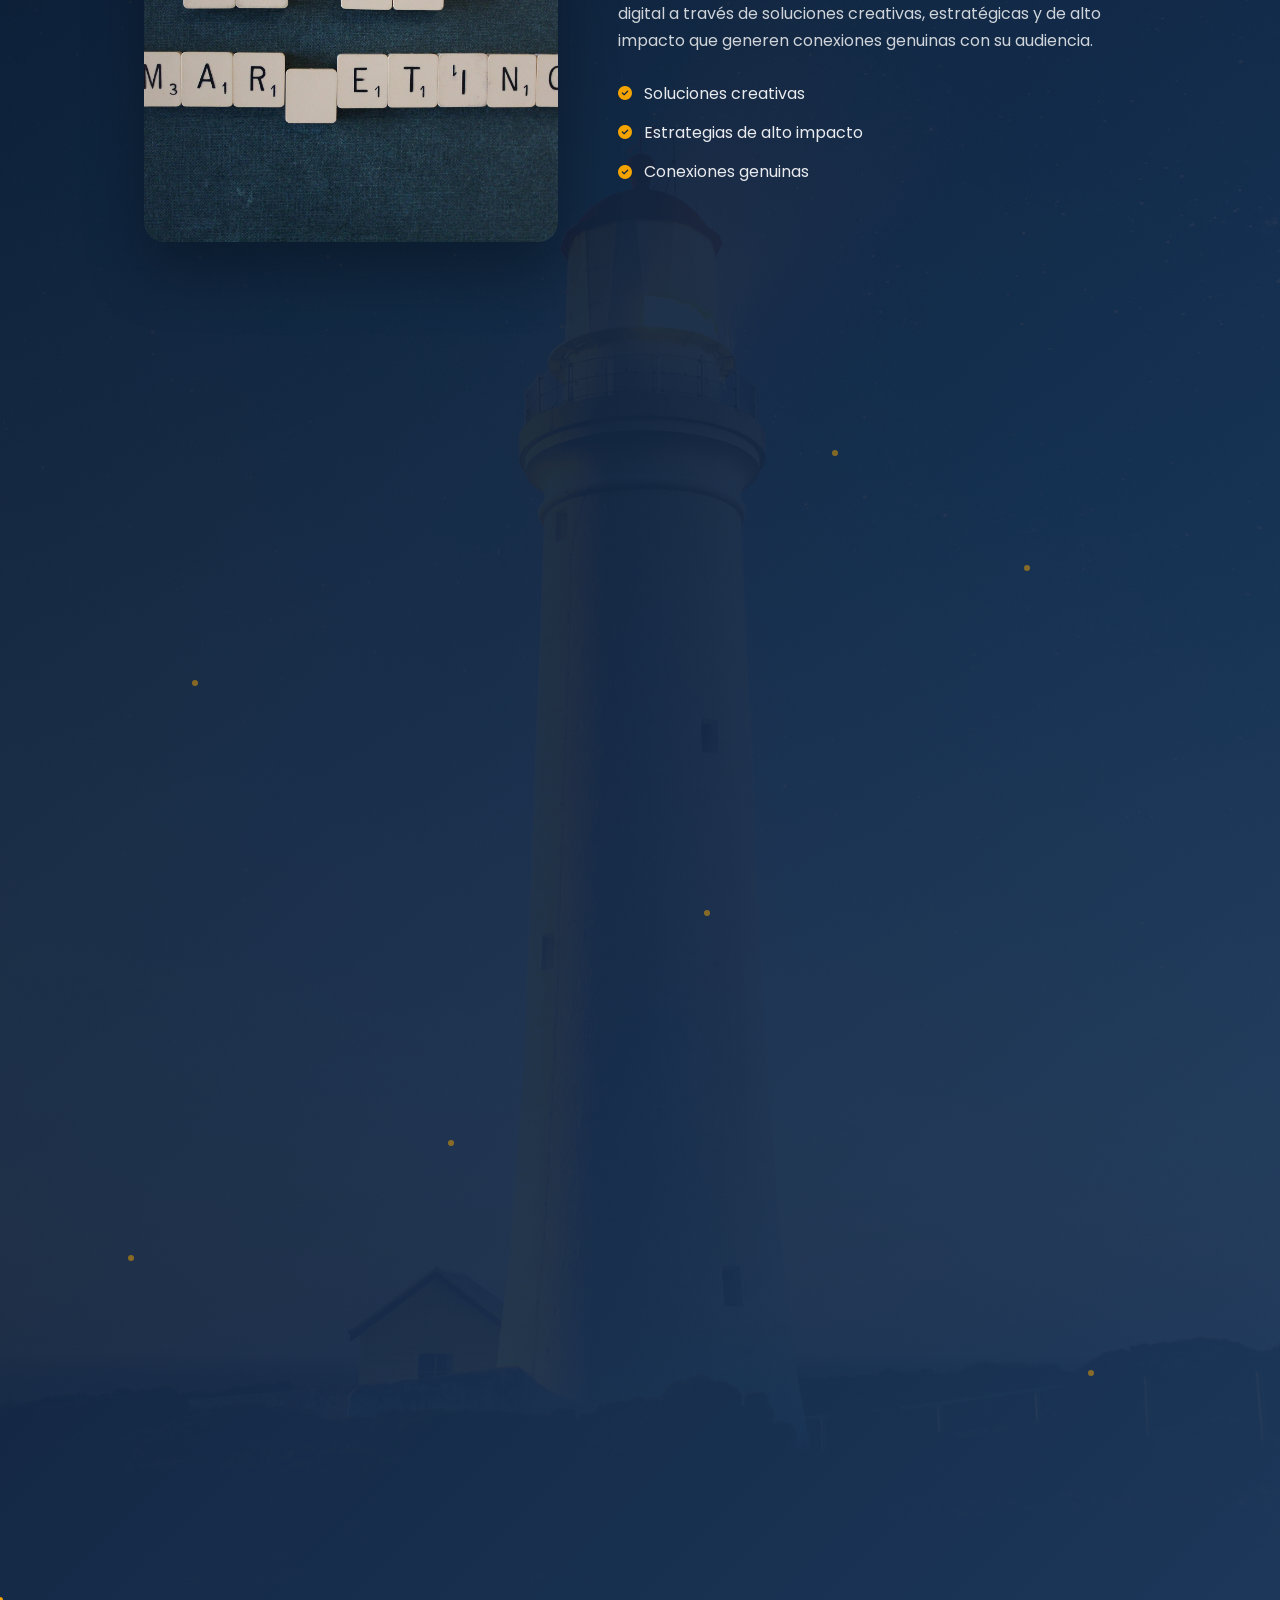
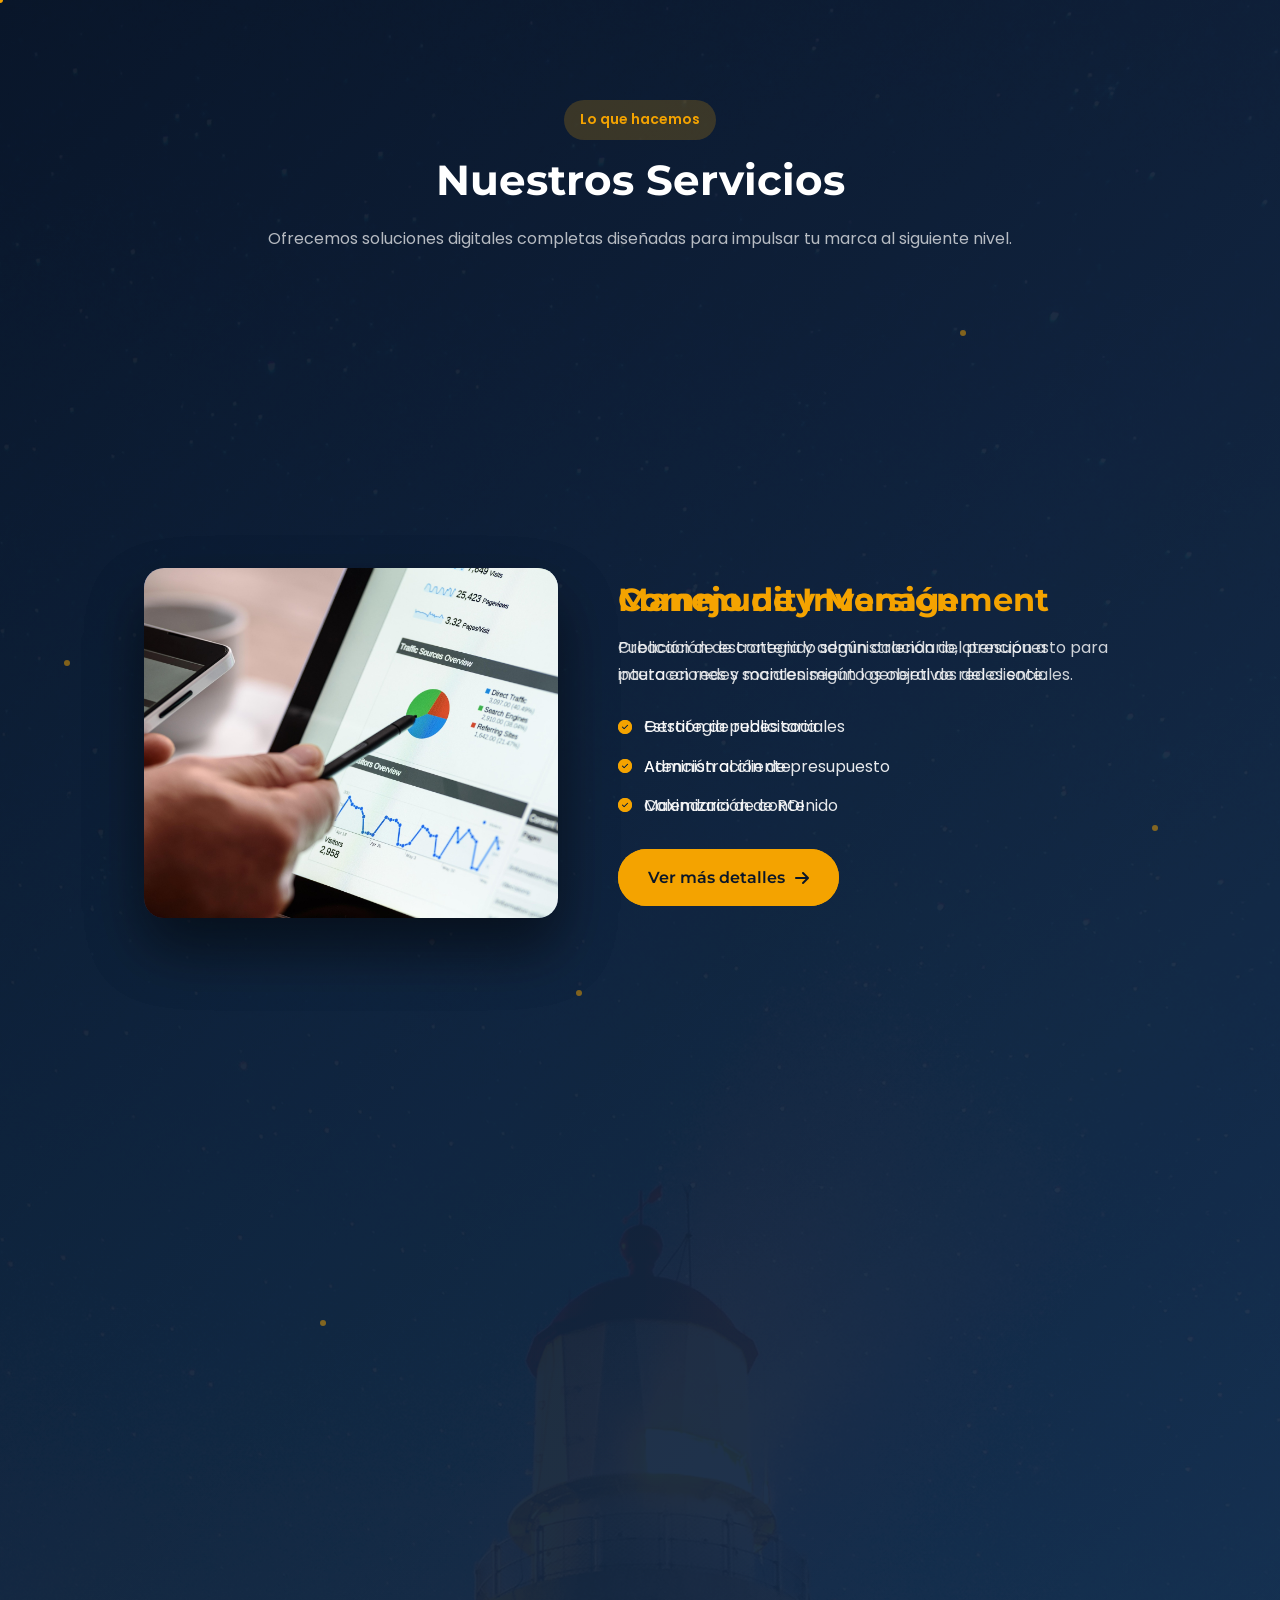
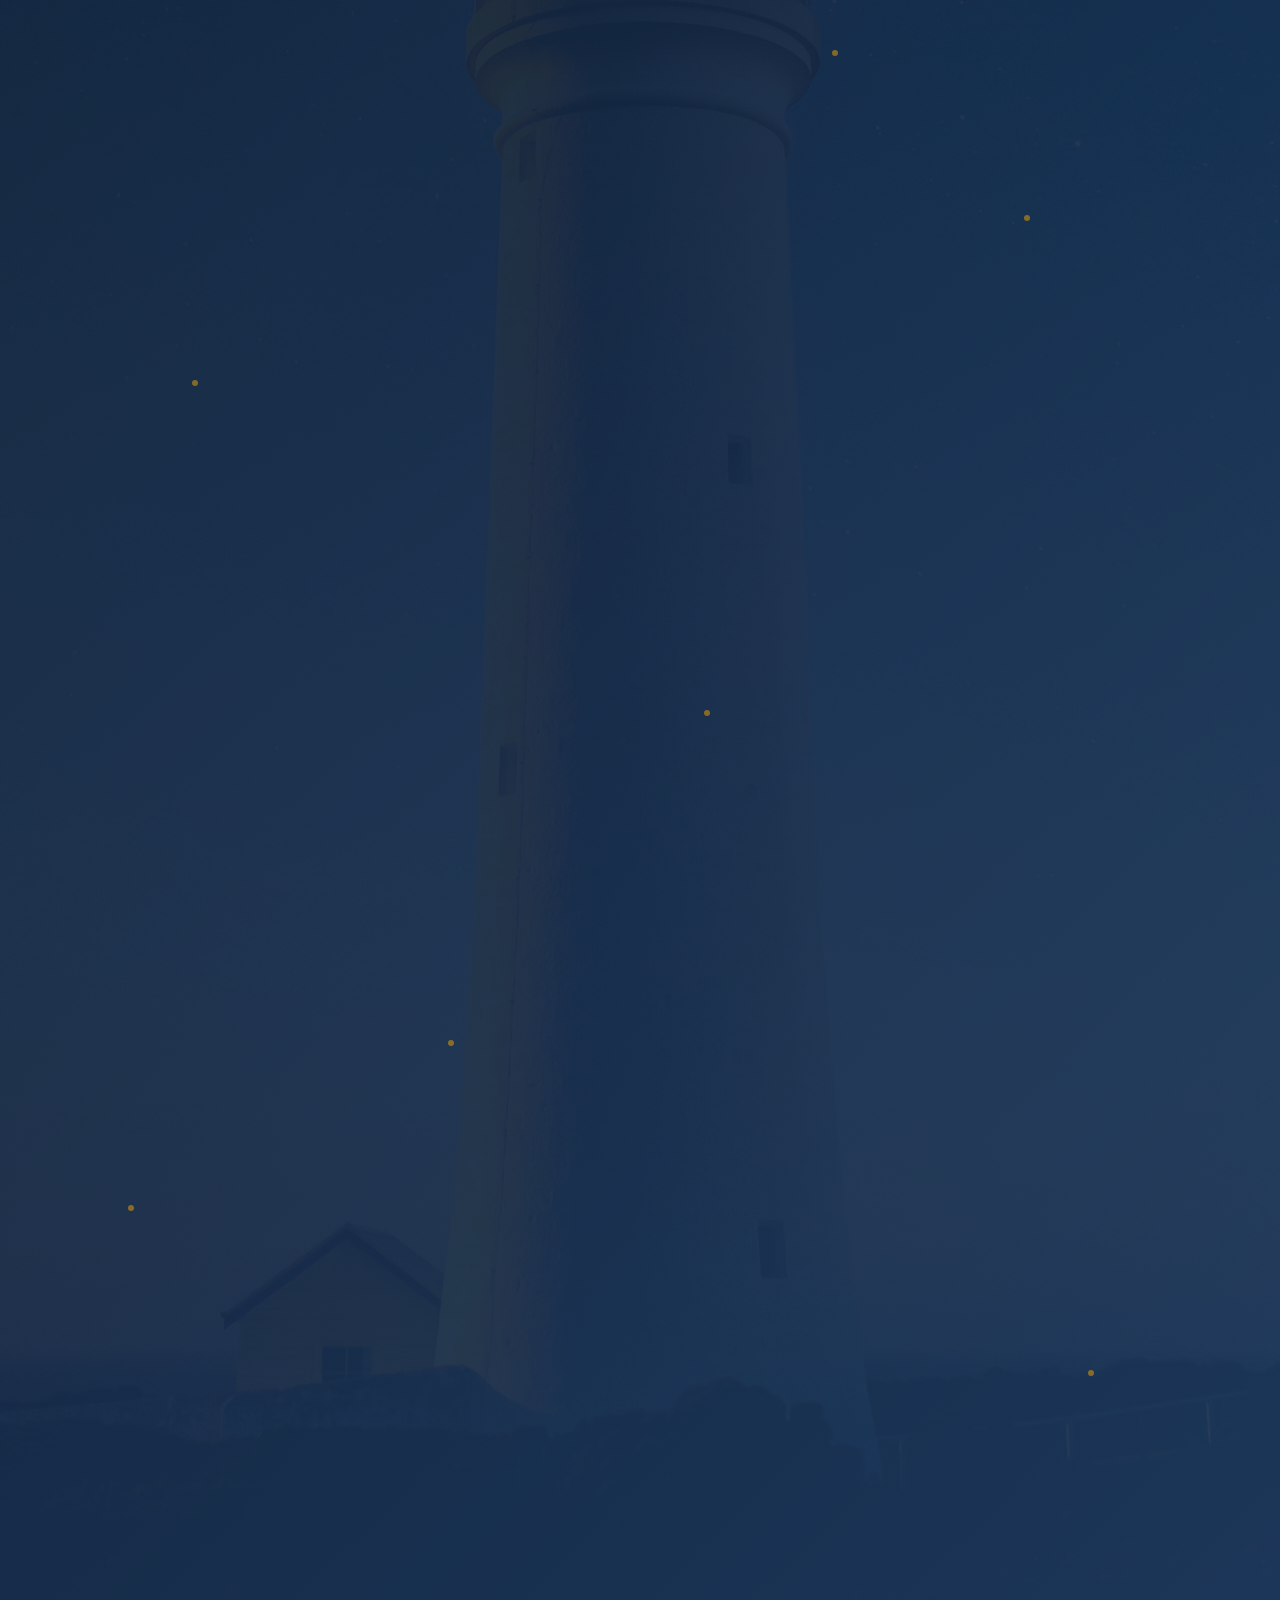
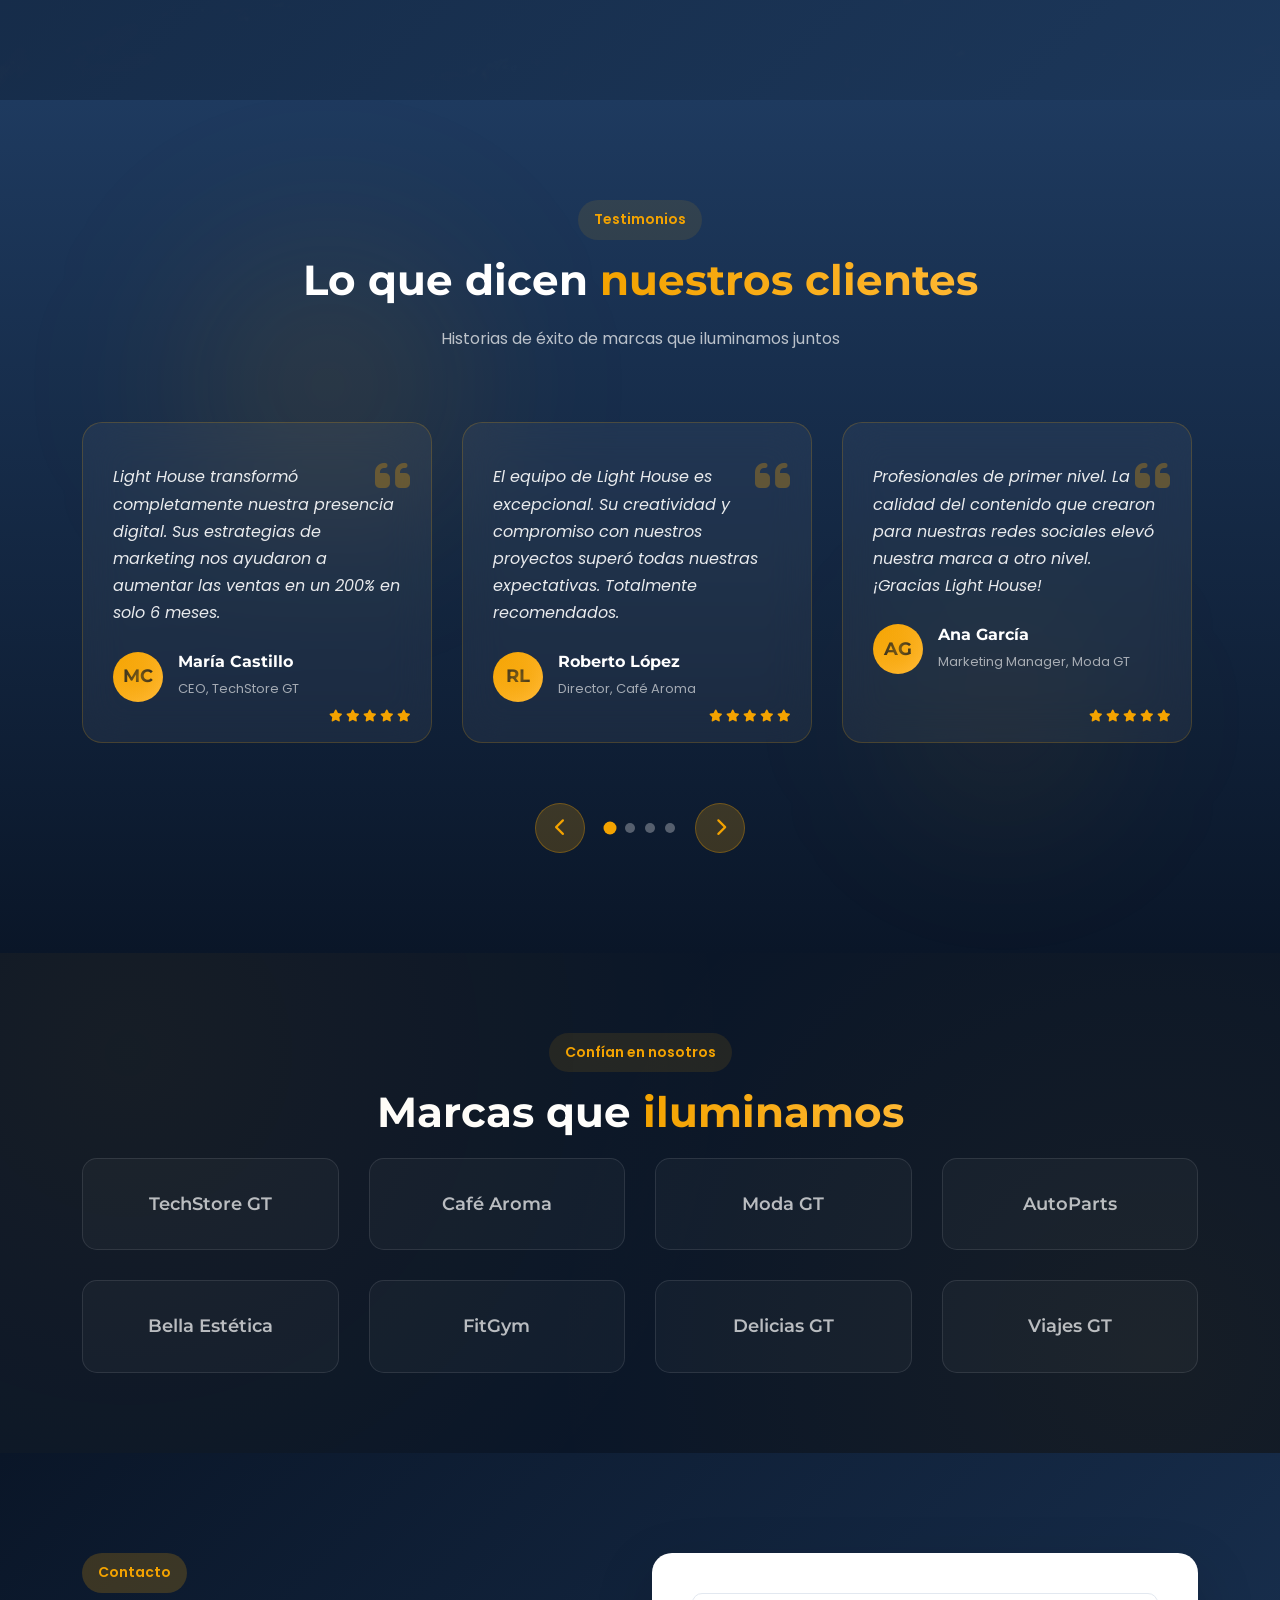
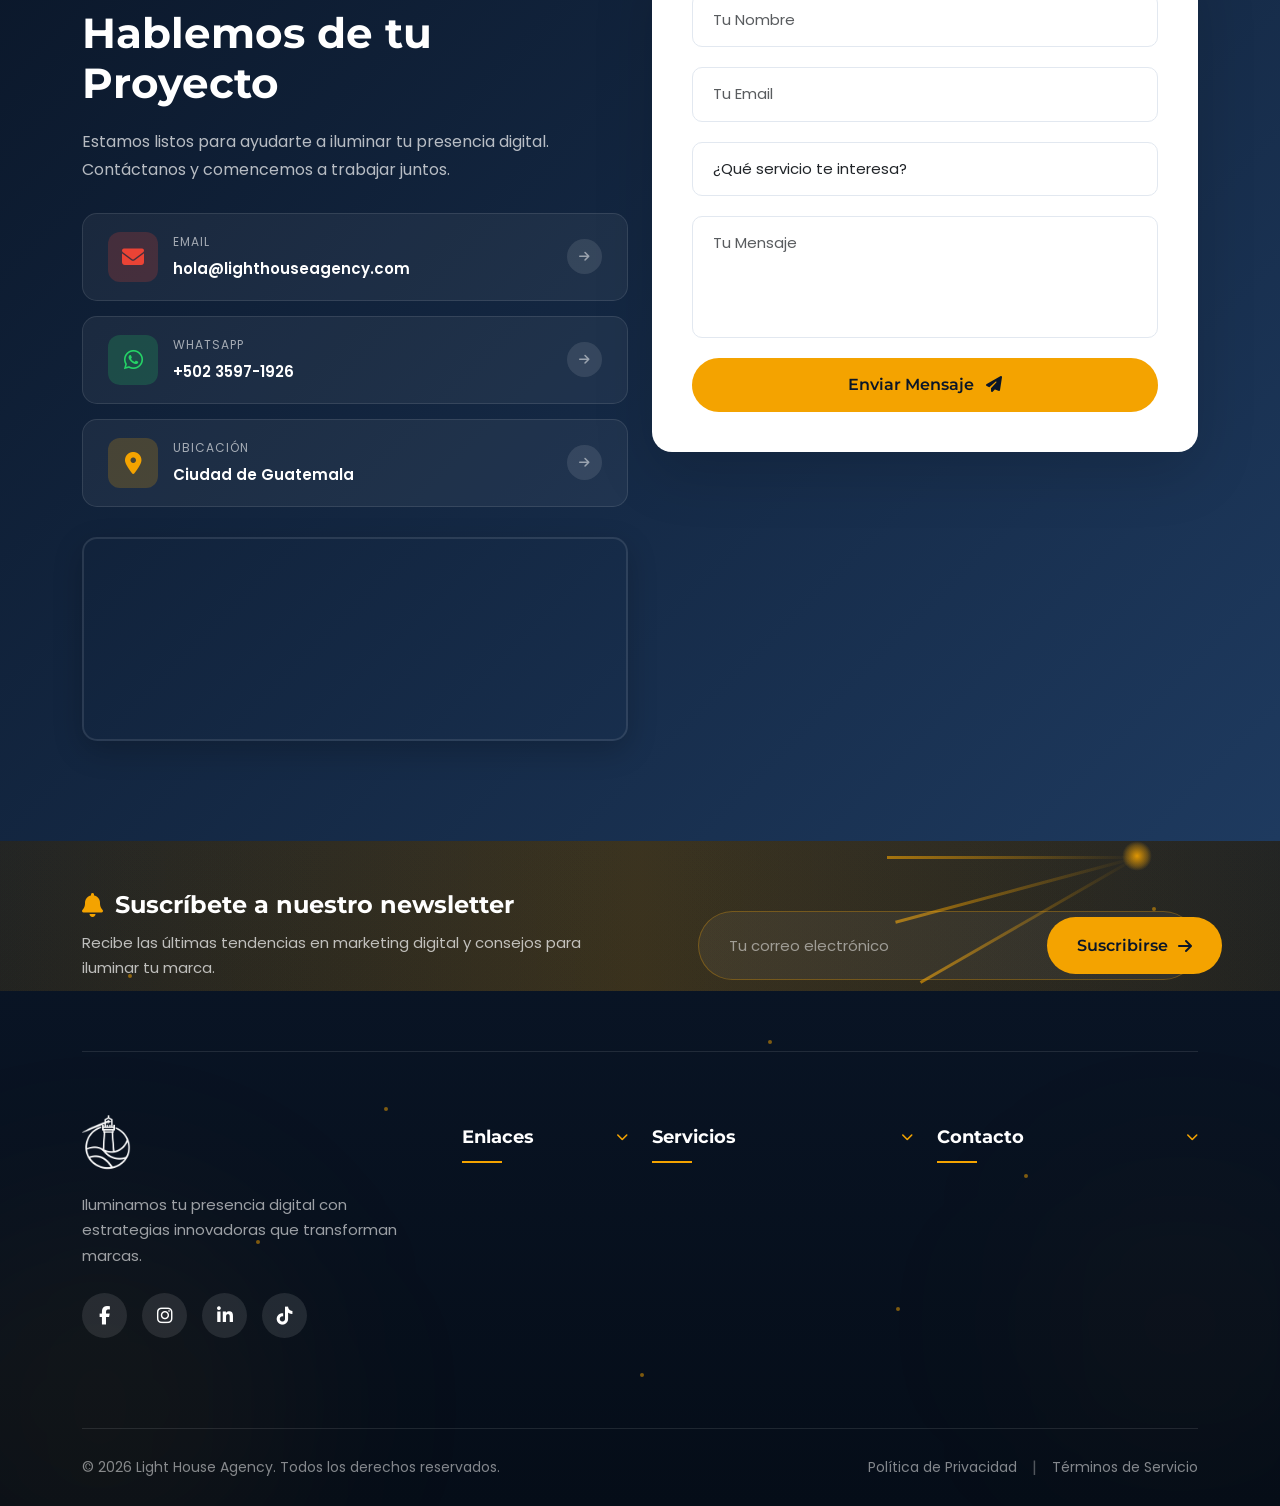
==== commit 0b76ab1d: "Refactor HTML structure and clean up code" ====
--- a/index.html
+++ b/index.html
@@ -68,7 +68,6 @@
             <div class="collapse navbar-collapse" id="navbarNav">
                 <ul class="navbar-nav ms-auto">
                     <li class="nav-item"><a class="nav-link active" href="#home">Inicio</a></li>
-                    
                     <li class="nav-item dropdown-nav">
                         <a class="nav-link dropdown-toggle-nav" href="#about">
                             Nosotros
@@ -81,7 +80,6 @@
                             <li><a href="#about"><i class="fas fa-heart"></i> Valores</a></li>
                         </ul>
                     </li>
-                    
                     <li class="nav-item dropdown-nav">
                         <a class="nav-link dropdown-toggle-nav" href="services.html">
                             Servicios
@@ -95,7 +93,6 @@
                             <li><a href="services.html#analisis-reportes"><i class="fas fa-file-alt"></i> Análisis y Reportes</a></li>
                         </ul>
                     </li>
-                    
                     <li class="nav-item"><a class="nav-link" href="#testimonials">Testimonios</a></li>
                     <li class="nav-item"><a class="nav-link" href="#contact">Contacto</a></li>
                 </ul>
@@ -161,7 +158,7 @@
                     </div>
                 </div>
                 <div class="col-lg-5">
-                    <div class="hero-image float-animation">
+                    <div class="hero-image">
                         <div class="marketing-sphere-container">
                             <div class="sphere-core">
                                 <div class="sphere-inner"></div>
@@ -170,35 +167,35 @@
                             </div>
                             <div class="orbit-icon orbit-icon-1">
                                 <i class="fas fa-heart"></i>
-                                <span class="icon-label">Likes</span>
+                                <span>Likes</span>
                             </div>
                             <div class="orbit-icon orbit-icon-2">
                                 <i class="fas fa-comment"></i>
-                                <span class="icon-label">Comentarios</span>
+                                <span>Comentarios</span>
                             </div>
                             <div class="orbit-icon orbit-icon-3">
                                 <i class="fas fa-share"></i>
-                                <span class="icon-label">Shares</span>
+                                <span>Shares</span>
                             </div>
                             <div class="orbit-icon orbit-icon-4">
                                 <i class="fas fa-chart-line"></i>
-                                <span class="icon-label">Alcance</span>
+                                <span>Alcance</span>
                             </div>
                             <div class="orbit-icon orbit-icon-5">
                                 <i class="fas fa-bullseye"></i>
-                                <span class="icon-label">Meta</span>
+                                <span>Meta</span>
                             </div>
                             <div class="orbit-icon orbit-icon-6">
                                 <i class="fas fa-users"></i>
-                                <span class="icon-label">Seguidores</span>
+                                <span>Seguidores</span>
                             </div>
                             <div class="orbit-icon orbit-icon-7">
                                 <i class="fas fa-dollar-sign"></i>
-                                <span class="icon-label">ROI</span>
+                                <span>ROI</span>
                             </div>
                             <div class="orbit-icon orbit-icon-8">
                                 <i class="fas fa-eye"></i>
-                                <span class="icon-label">Vistas</span>
+                                <span>Vistas</span>
                             </div>
                             <div class="sphere-ring ring-1"></div>
                             <div class="sphere-ring ring-2"></div>
@@ -676,31 +673,16 @@
                                 Iluminamos tu presencia digital con estrategias innovadoras que transforman marcas.
                             </p>
                             <div class="footer-social-premium">
-                                <a href="#" class="social-icon-3d" data-tooltip="Facebook">
-                                    <i class="fab fa-facebook-f"></i>
-                                    <span class="social-icon-back"><i class="fab fa-facebook-f"></i></span>
-                                </a>
-                                <a href="#" class="social-icon-3d" data-tooltip="Instagram">
-                                    <i class="fab fa-instagram"></i>
-                                    <span class="social-icon-back"><i class="fab fa-instagram"></i></span>
-                                </a>
-                                <a href="#" class="social-icon-3d" data-tooltip="LinkedIn">
-                                    <i class="fab fa-linkedin-in"></i>
-                                    <span class="social-icon-back"><i class="fab fa-linkedin-in"></i></span>
-                                </a>
-                                <a href="#" class="social-icon-3d" data-tooltip="TikTok">
-                                    <i class="fab fa-tiktok"></i>
-                                    <span class="social-icon-back"><i class="fab fa-tiktok"></i></span>
-                                </a>
+                                <a href="#" class="social-icon-3d"><i class="fab fa-facebook-f"></i><span class="social-icon-back"><i class="fab fa-facebook-f"></i></span></a>
+                                <a href="#" class="social-icon-3d"><i class="fab fa-instagram"></i><span class="social-icon-back"><i class="fab fa-instagram"></i></span></a>
+                                <a href="#" class="social-icon-3d"><i class="fab fa-linkedin-in"></i><span class="social-icon-back"><i class="fab fa-linkedin-in"></i></span></a>
+                                <a href="#" class="social-icon-3d"><i class="fab fa-tiktok"></i><span class="social-icon-back"><i class="fab fa-tiktok"></i></span></a>
                             </div>
                         </div>
                     </div>
                     <div class="col-lg-2 col-md-6">
                         <div class="footer-links-column">
-                            <h4 class="footer-column-title">
-                                Enlaces
-                                <i class="fas fa-chevron-down dropdown-indicator"></i>
-                            </h4>
+                            <h4 class="footer-column-title">Enlaces <i class="fas fa-chevron-down dropdown-indicator"></i></h4>
                             <ul class="footer-links-list">
                                 <li><a href="#home"><span class="link-icon"><i class="fas fa-chevron-right"></i></span>Inicio</a></li>
                                 <li><a href="#about"><span class="link-icon"><i class="fas fa-chevron-right"></i></span>Nosotros</a></li>
@@ -712,10 +694,7 @@
                     </div>
                     <div class="col-lg-3 col-md-6">
                         <div class="footer-links-column">
-                            <h4 class="footer-column-title">
-                                Servicios
-                                <i class="fas fa-chevron-down dropdown-indicator"></i>
-                            </h4>
+                            <h4 class="footer-column-title">Servicios <i class="fas fa-chevron-down dropdown-indicator"></i></h4>
                             <ul class="footer-links-list">
                                 <li><a href="services.html#pauta-digital"><span class="link-icon"><i class="fas fa-chevron-right"></i></span>Pauta Digital</a></li>
                                 <li><a href="services.html#creacion-contenido"><span class="link-icon"><i class="fas fa-chevron-right"></i></span>Creación de Contenido</a></li>
@@ -727,10 +706,7 @@
                     </div>
                     <div class="col-lg-3 col-md-6">
                         <div class="footer-contact-column">
-                            <h4 class="footer-column-title">
-                                Contacto
-                                <i class="fas fa-chevron-down dropdown-indicator"></i>
-                            </h4>
+                            <h4 class="footer-column-title">Contacto <i class="fas fa-chevron-down dropdown-indicator"></i></h4>
                             <div class="footer-contact-items">
                                 <div class="footer-contact-item">
                                     <div class="contact-icon-glow"><i class="fas fa-envelope"></i></div>
@@ -777,7 +753,7 @@
         <div class="footer-decoration footer-decoration-2"></div>
     </footer>
 
-    <!-- Back to Top Button -->
+    <!-- Back to Top -->
     <a href="#home" class="back-to-top" id="backToTop">
         <i class="fas fa-chevron-up"></i>
         <div class="back-to-top-glow"></div>
@@ -796,7 +772,6 @@
 
     <!-- Bootstrap JS -->
     <script src="https://cdn.jsdelivr.net/npm/bootstrap@5.3.2/dist/js/bootstrap.bundle.min.js"></script>
-    
     <!-- Custom JS -->
     <script src="js/main.js"></script>
 </body>
--- a/css/style.css
+++ b/css/style.css
@@ -188,7 +188,6 @@
     50% { transform: translateY(-5px); opacity: 1; }
 }
 
-/* Progress Bar */
 .preloader-progress {
     width: 200px;
     height: 2px;
@@ -225,7 +224,6 @@
     padding: 15px 0;
 }
 
-/* Logo con resplandor dorado cuando scrolled */
 .navbar-brand {
     position: relative;
     display: inline-block;
@@ -243,7 +241,6 @@
     height: 55px;
 }
 
-/* Resplandor dorado en el logo cuando scrolled */
 .logo-glow-border {
     position: absolute;
     top: 50%;
@@ -282,7 +279,6 @@
     }
 }
 
-/* Filtro dorado en el logo cuando scrolled + cambio a negro */
 .navbar.scrolled .logo-img {
     filter: brightness(0) contrast(1.2) drop-shadow(0 0 8px rgba(244, 163, 0, 0.8)) drop-shadow(0 0 15px rgba(244, 163, 0, 0.5));
 }
@@ -327,7 +323,7 @@
 }
 
 /* ===================================
-   DROPDOWN NAV - Efecto desplegable
+   DROPDOWN NAV
    =================================== */
 .dropdown-nav {
     position: relative;
@@ -371,7 +367,6 @@
     overflow: hidden;
 }
 
-/* Dropdown cuando NO está scrolled (fondo oscuro) */
 .navbar:not(.scrolled) .dropdown-menu-nav {
     background: rgba(10, 22, 40, 0.95);
     border-color: rgba(244, 163, 0, 0.3);
@@ -445,7 +440,6 @@
     transform: scaleY(1);
 }
 
-/* Separador entre items */
 .dropdown-menu-nav li:not(:last-child) a {
     border-bottom: 1px solid rgba(244, 163, 0, 0.1);
 }
@@ -454,7 +448,6 @@
     border-bottom-color: rgba(255, 255, 255, 0.1);
 }
 
-/* Responsive dropdown */
 @media (max-width: 992px) {
     .dropdown-menu-nav {
         position: static;
@@ -492,7 +485,7 @@
 }
 
 /* ===================================
-   Hero Section - Efectos Premium
+   Hero Section
    =================================== */
 .hero-section {
     position: relative;
@@ -501,7 +494,6 @@
     overflow: hidden;
 }
 
-/* Aurora Effect */
 .aurora-container {
     position: absolute;
     top: 0;
@@ -520,9 +512,7 @@
     top: -50%;
     left: -50%;
     background: 
-        radial-gradient(ellipse at 20% 50%, rgba(244, 163, 0, 0.15) 0%, transparent 50%),
-        radial-gradient(ellipse at 80% 20%, rgba(30, 58, 95, 0.2) 0%, transparent 40%),
-        radial-gradient(ellipse at 60% 80%, rgba(244, 163, 0, 0.1) 0%, transparent 45%);
+        radial-gradient(ellipse at 80% 20%, rgba(30, 58, 95, 0.2) 0%, transparent 40%);
     animation: aurora-move 15s ease-in-out infinite;
 }
 
@@ -538,7 +528,6 @@
     opacity: 0.7;
 }
 
-/* Floating Orbs */
 .floating-orbs {
     position: absolute;
     top: 0;
@@ -599,7 +588,6 @@
     75% { transform: translate(-50px, -20px) scale(1.05); }
 }
 
-/* Light Beams */
 .light-beams {
     position: absolute;
     top: 0;
@@ -629,74 +617,6 @@
     50% { opacity: 1; transform: translateY(100%); }
 }
 
-/* Floating Particles (Burbujas) - Reemplaza Particle Network */
-.floating-particles-bg {
-    position: absolute;
-    top: 0;
-    left: 0;
-    width: 100%;
-    height: 100%;
-    z-index: 2;
-    pointer-events: none;
-    overflow: hidden;
-}
-
-.floating-particle {
-    position: absolute;
-    width: 6px;
-    height: 6px;
-    background: rgba(244, 163, 0, 0.5);
-    border-radius: 50%;
-    animation: particle-float-up 12s ease-in-out infinite;
-    box-shadow: 0 0 10px rgba(244, 163, 0, 0.3);
-}
-
-.floating-particle:nth-child(1) { left: 5%; top: 80%; animation-delay: 0s; width: 8px; height: 8px; }
-.floating-particle:nth-child(2) { left: 15%; top: 70%; animation-delay: -1s; width: 5px; height: 5px; }
-.floating-particle:nth-child(3) { left: 25%; top: 90%; animation-delay: -2s; width: 7px; height: 7px; }
-.floating-particle:nth-child(4) { left: 35%; top: 75%; animation-delay: -3s; width: 4px; height: 4px; }
-.floating-particle:nth-child(5) { left: 45%; top: 85%; animation-delay: -4s; width: 9px; height: 9px; }
-.floating-particle:nth-child(6) { left: 55%; top: 95%; animation-delay: -5s; width: 6px; height: 6px; }
-.floating-particle:nth-child(7) { left: 65%; top: 80%; animation-delay: -6s; width: 5px; height: 5px; }
-.floating-particle:nth-child(8) { left: 75%; top: 70%; animation-delay: -7s; width: 8px; height: 8px; }
-.floating-particle:nth-child(9) { left: 85%; top: 90%; animation-delay: -8s; width: 4px; height: 4px; }
-.floating-particle:nth-child(10) { left: 10%; top: 60%; animation-delay: -9s; width: 6px; height: 6px; }
-.floating-particle:nth-child(11) { left: 50%; top: 65%; animation-delay: -10s; width: 7px; height: 7px; }
-.floating-particle:nth-child(12) { left: 90%; top: 85%; animation-delay: -11s; width: 5px; height: 5px; }
-
-@keyframes particle-float-up {
-    0% {
-        transform: translateY(0) scale(1);
-        opacity: 0;
-    }
-    10% {
-        opacity: 0.6;
-    }
-    50% {
-        transform: translateY(-50vh) scale(1.2);
-        opacity: 0.8;
-    }
-    90% {
-        opacity: 0.4;
-    }
-    100% {
-        transform: translateY(-100vh) scale(0.8);
-        opacity: 0;
-    }
-}
-
-.hero-bg {
-    position: absolute;
-    top: 0;
-    left: 0;
-    width: 100%;
-    height: 100%;
-    background: url('../img/faro.jpg') center/cover no-repeat;
-    opacity: 0.1;
-    z-index: 0;
-}
-
-/* Floating Particles (Burbujas) - Hero, About, Services */
 .floating-particles-bg {
     position: absolute;
     top: 0;
@@ -735,6 +655,17 @@
     50% { transform: translateY(-30px) scale(1.5); opacity: 0.8; }
 }
 
+.hero-bg {
+    position: absolute;
+    top: 0;
+    left: 0;
+    width: 100%;
+    height: 100%;
+    background: url('../img/faro.jpg') center/cover no-repeat;
+    opacity: 0.1;
+    z-index: 0;
+}
+
 .hero-content {
     position: relative;
     z-index: 3;
@@ -743,32 +674,22 @@
 .hero-badge {
     display: inline-block;
     padding: 10px 20px;
-    background: rgba(244, 163, 0, 0.1);
-    border: 1px solid rgba(244, 163, 0, 0.5);
+    background: rgba(255, 255, 255, 0.08);
+    border: 1px solid rgba(255, 255, 255, 0.25);
     border-radius: 50px;
-    color: rgba(244, 163, 0, 0.7);
+    color: rgba(255, 255, 255, 0.85);
     font-size: 14px;
     font-weight: 500;
     margin-bottom: 20px;
-    animation: badge-glow 2s ease-in-out infinite;
-}
-
-@keyframes badge-glow {
-    0%, 100% { box-shadow: 0 0 20px rgba(244, 163, 0, 0.15); }
-    50% { box-shadow: 0 0 40px rgba(244, 163, 0, 0.25); }
-}
-
-/* Typewriter Effect */
+    animation: none;
+}
+
 .hero-title {
     font-size: 56px;
     font-weight: 800;
     color: var(--color-white);
     margin-bottom: 20px;
     overflow: hidden;
-}
-
-.hero-title .typewriter {
-    display: inline;
 }
 
 .hero-title .typewriter-cursor {
@@ -786,7 +707,6 @@
     50% { opacity: 0; }
 }
 
-/* Split Text Animation */
 .hero-title .split-char {
     display: inline-block;
     opacity: 0;
@@ -795,10 +715,7 @@
 }
 
 @keyframes char-reveal {
-    to {
-        opacity: 1;
-        transform: translateY(0) rotateX(0);
-    }
+    to { opacity: 1; transform: translateY(0) rotateX(0); }
 }
 
 .text-gradient {
@@ -841,7 +758,6 @@
     flex-wrap: wrap;
 }
 
-/* Magnetic Buttons */
 .btn-magnetic {
     position: relative;
     transition: transform 0.3s cubic-bezier(0.25, 0.46, 0.45, 0.94);
@@ -884,7 +800,6 @@
     box-shadow: 0 10px 30px rgba(244, 163, 0, 0.4), 0 0 40px rgba(244, 163, 0, 0.2);
 }
 
-/* Ripple Effect */
 .btn-ripple {
     position: relative;
     overflow: hidden;
@@ -900,13 +815,9 @@
 }
 
 @keyframes ripple-animation {
-    to {
-        transform: scale(4);
-        opacity: 0;
-    }
-}
-
-/* Glow Pulse */
+    to { transform: scale(4); opacity: 0; }
+}
+
 .btn-glow {
     animation: btn-glow-pulse 2s ease-in-out infinite;
 }
@@ -960,192 +871,6 @@
 .hero-image img {
     border-radius: 20px;
     box-shadow: 0 30px 60px rgba(0, 0, 0, 0.3);
-}
-
-/* ===================================
-   Lighthouse Knockout Effect
-   =================================== */
-.lighthouse-knockout {
-    position: relative;
-    width: 100%;
-    max-width: 450px;
-    height: 500px;
-    border-radius: 20px;
-    overflow: hidden;
-    /* Sin fondo - transparente para ver constelaciones */
-    background: transparent;
-    /* Sin sombra del contenedor */
-    box-shadow: none;
-}
-
-/* Imagen del faro que se ve a través de la silueta */
-.knockout-bg {
-    position: absolute;
-    top: 50%;
-    left: 50%;
-    transform: translate(-50%, -50%);
-    width: 280px;
-    height: 420px;
-    z-index: 1;
-    /* Imagen centrada y ajustada */
-    background: url('../img/faro.jpg') center center / cover no-repeat;
-    /* Máscara con la silueta del faro MÁS GRUESO */
-    -webkit-mask-image: url('data:image/svg+xml;utf8,<svg xmlns="http://www.w3.org/2000/svg" viewBox="0 0 280 420"><path d="M50 420 L50 200 L20 200 L20 170 L40 170 L40 140 L30 140 L30 110 L50 110 L50 70 L40 70 L40 50 L60 50 L60 30 L80 10 L100 0 L120 0 L140 10 L160 30 L160 50 L180 50 L180 70 L170 70 L170 110 L190 110 L190 140 L180 140 L180 170 L200 170 L200 200 L170 200 L170 420 Z M100 120 L100 180 L150 180 L150 120 Z"/></svg>');
-    mask-image: url('data:image/svg+xml;utf8,<svg xmlns="http://www.w3.org/2000/svg" viewBox="0 0 280 420"><path d="M50 420 L50 200 L20 200 L20 170 L40 170 L40 140 L30 140 L30 110 L50 110 L50 70 L40 70 L40 50 L60 50 L60 30 L80 10 L100 0 L120 0 L140 10 L160 30 L160 50 L180 50 L180 70 L170 70 L170 110 L190 110 L190 140 L180 140 L180 170 L200 170 L200 200 L170 200 L170 420 Z M100 120 L100 180 L150 180 L150 120 Z"/></svg>');
-    -webkit-mask-size: contain;
-    mask-size: contain;
-    -webkit-mask-repeat: no-repeat;
-    mask-repeat: no-repeat;
-    -webkit-mask-position: center;
-    mask-position: center;
-}
-
-/* Borde luminoso alrededor de la silueta */
-.knockout-border {
-    position: absolute;
-    top: 50%;
-    left: 50%;
-    transform: translate(-50%, -50%);
-    width: 280px;
-    height: 420px;
-    z-index: 2;
-    pointer-events: none;
-}
-
-.knockout-border svg {
-    width: 100%;
-    height: 100%;
-    filter: drop-shadow(0 0 15px rgba(244, 163, 0, 0.6));
-}
-
-/* Luz del faro */
-.knockout-glow {
-    position: absolute;
-    top: 10%;
-    left: 50%;
-    transform: translateX(-50%);
-    width: 100px;
-    height: 100px;
-    background: radial-gradient(circle, rgba(244, 163, 0, 0.9) 0%, rgba(244, 163, 0, 0.5) 30%, transparent 70%);
-    z-index: 3;
-    animation: lighthouse-glow 2s ease-in-out infinite;
-    border-radius: 50%;
-}
-
-/* Rayos de luz */
-.knockout-rays {
-    position: absolute;
-    top: 10%;
-    left: 50%;
-    transform: translateX(-50%);
-    width: 400px;
-    height: 120px;
-    z-index: 4;
-}
-
-.knockout-rays::before,
-.knockout-rays::after {
-    content: '';
-    position: absolute;
-    top: 50px;
-    width: 200px;
-    height: 5px;
-    background: linear-gradient(90deg, rgba(244, 163, 0, 0.8), transparent);
-    animation: ray-pulse 2s ease-in-out infinite;
-}
-
-.knockout-rays::before {
-    left: 50%;
-    transform: rotate(-25deg);
-    transform-origin: left center;
-}
-
-.knockout-rays::after {
-    right: 50%;
-    transform: rotate(25deg);
-    transform-origin: right center;
-    background: linear-gradient(-90deg, rgba(244, 163, 0, 0.8), transparent);
-    animation-delay: 0.5s;
-}
-
-@keyframes lighthouse-glow {
-    0%, 100% { 
-        opacity: 0.7; 
-        transform: translateX(-50%) scale(1);
-        box-shadow: 0 0 30px rgba(244, 163, 0, 0.5);
-    }
-    50% { 
-        opacity: 1; 
-        transform: translateX(-50%) scale(1.4);
-        box-shadow: 0 0 60px rgba(244, 163, 0, 0.8);
-    }
-}
-
-@keyframes ray-pulse {
-    0%, 100% { 
-        opacity: 0.4;
-    }
-    50% { 
-        opacity: 1;
-    }
-}
-
-/* Responsive */
-@media (max-width: 992px) {
-    .lighthouse-knockout {
-        height: 400px;
-        max-width: 350px;
-        margin: 0 auto;
-    }
-    
-    .knockout-bg {
-        width: 220px;
-        height: 330px;
-    }
-    
-    .knockout-border {
-        width: 220px;
-        height: 330px;
-    }
-    
-    .knockout-glow {
-        width: 80px;
-        height: 80px;
-    }
-}
-
-@media (max-width: 576px) {
-    .lighthouse-knockout {
-        height: 300px;
-        max-width: 280px;
-    }
-    
-    .knockout-bg {
-        width: 160px;
-        height: 240px;
-    }
-    
-    .knockout-border {
-        width: 160px;
-        height: 240px;
-    }
-    
-    .knockout-glow {
-        width: 50px;
-        height: 50px;
-        top: 12%;
-    }
-    
-    .knockout-rays {
-        width: 200px;
-        height: 60px;
-    }
-    
-    .knockout-rays::before,
-    .knockout-rays::after {
-        width: 100px;
-        top: 25px;
-    }
 }
 
 /* ===================================
@@ -1173,7 +898,7 @@
 }
 
 /* ===================================
-   About Section - Carrusel Estilo Servicios
+   About Section
    =================================== */
 .about-section {
     position: relative;
@@ -1181,7 +906,6 @@
     padding: 100px 0;
 }
 
-/* Fondo igual que el Hero */
 .about-section .about-dots-background {
     position: absolute;
     top: 0;
@@ -1192,7 +916,6 @@
     z-index: 0;
 }
 
-/* Imagen de fondo sutil */
 .about-section .hero-bg {
     position: absolute;
     top: 0;
@@ -1204,7 +927,6 @@
     z-index: 0;
 }
 
-/* Header de la sección */
 .about-section .section-header {
     position: relative;
     z-index: 10;
@@ -1247,7 +969,6 @@
     margin-bottom: 40px;
 }
 
-/* Contenedor del carrusel */
 .about-carousel-container {
     position: relative;
     z-index: 10;
@@ -1274,7 +995,6 @@
     pointer-events: none;
 }
 
-/* Carrusel */
 .about-carousel {
     width: 100%;
     max-width: 1200px;
@@ -1282,7 +1002,6 @@
     margin-top: 100px;
 }
 
-/* Slide individual */
 .about-slide {
     display: flex;
     align-items: center;
@@ -1304,7 +1023,6 @@
     position: relative;
 }
 
-/* Imagen del slide */
 .about-slide-image-wrapper {
     flex: 0 0 40%;
     position: relative;
@@ -1317,7 +1035,6 @@
     border-radius: 20px;
     overflow: hidden;
     box-shadow: 0 30px 60px rgba(0, 0, 0, 0.3);
-    
     opacity: 0;
     transform: translateX(-100px);
     transition: all 0.8s cubic-bezier(0.25, 0.46, 0.45, 0.94);
@@ -1334,7 +1051,6 @@
     object-fit: cover;
 }
 
-/* Número del slide */
 .about-slide-number {
     position: absolute;
     top: 15px;
@@ -1348,11 +1064,9 @@
     z-index: 5;
 }
 
-/* Contenido del slide */
 .about-slide-content {
     flex: 0 0 50%;
     color: var(--color-white);
-    
     opacity: 0;
     transform: translateY(50px);
     transition: all 0.8s cubic-bezier(0.25, 0.46, 0.45, 0.94);
@@ -1390,7 +1104,6 @@
     margin-bottom: 12px;
     font-size: 16px;
     color: rgba(255, 255, 255, 0.9);
-    
     opacity: 0;
     transform: translateX(-20px);
     transition: all 0.5s ease;
@@ -1410,13 +1123,11 @@
     font-size: 14px;
 }
 
-/* Valores badges */
 .about-slide-content .values-badges {
     display: flex;
     gap: 10px;
     flex-wrap: wrap;
     margin-top: 20px;
-    
     opacity: 0;
     transform: translateY(20px);
     transition: all 0.5s ease;
@@ -1452,7 +1163,6 @@
     color: var(--color-yellow);
 }
 
-/* Indicadores de progreso - Línea con puntos */
 .about-carousel-progress {
     position: fixed;
     bottom: 40px;
@@ -1480,15 +1190,7 @@
 }
 
 .about-progress-dot:not(:last-child)::after {
-    content: '';
-    position: absolute;
-    top: 50%;
-    left: 100%;
-    width: 30px;
-    height: 2px;
-    background: rgba(255, 255, 255, 0.2);
-    transform: translateY(-50%);
-    z-index: 1;
+    content: none;
 }
 
 .about-progress-dot.active {
@@ -1502,72 +1204,31 @@
     transform: scale(1.1);
 }
 
-
-
-/* Responsive Carrusel About */
 @media (max-width: 992px) {
-    .about-slide {
-        flex-direction: column;
-        gap: 30px;
-        padding: 20px;
-    }
-    
-    .about-slide-image-wrapper,
-    .about-slide-content {
-        flex: 0 0 100%;
-    }
-    
-    .about-slide-image {
-        height: 220px;
-        max-width: 100%;
-    }
-    
-    .about-slide-content h3 {
-        font-size: 26px;
-    }
-    
-    .about-slide-number {
-        font-size: 50px;
-        top: 10px;
-        left: 10px;
-    }
-    
-    .about-carousel-container {
-        padding-top: 150px;
-    }
-    
-    .about-carousel {
-        margin-top: 40px;
-    }
+    .about-slide { flex-direction: column; gap: 30px; padding: 20px; }
+    .about-slide-image-wrapper, .about-slide-content { flex: 0 0 100%; }
+    .about-slide-image { height: 220px; max-width: 100%; }
+    .about-slide-content h3 { font-size: 26px; }
+    .about-slide-number { font-size: 50px; top: 10px; left: 10px; }
+    .about-carousel-container { padding-top: 150px; }
+    .about-carousel { margin-top: 40px; }
 }
 
 @media (max-width: 576px) {
-    .about-slide-image {
-        height: 180px;
-    }
-    
-    .about-slide-content h3 {
-        font-size: 22px;
-    }
-    
-    .about-slide-content p {
-        font-size: 14px;
-    }
-    
-    .about-carousel-container {
-        padding-top: 130px;
-    }
+    .about-slide-image { height: 180px; }
+    .about-slide-content h3 { font-size: 22px; }
+    .about-slide-content p { font-size: 14px; }
+    .about-carousel-container { padding-top: 130px; }
 }
 
 /* ===================================
-   Services Section - Igual que Hero
+   Services Section
    =================================== */
 .services-section {
     position: relative;
     overflow: hidden;
 }
 
-/* Fondo igual que el Hero */
 .services-section .dots-background {
     position: absolute;
     top: 0;
@@ -1578,7 +1239,6 @@
     z-index: 0;
 }
 
-/* Imagen de fondo sutil */
 .services-section .hero-bg {
     position: absolute;
     top: 0;
@@ -1624,7 +1284,6 @@
     transition: transform 0.1s ease;
 }
 
-/* Header de la sección - Fijo */
 .services-section .section-header {
     position: relative;
     z-index: 10;
@@ -1666,7 +1325,6 @@
     color: rgba(255, 255, 255, 0.7);
 }
 
-/* Contenedor del carrusel */
 .services-carousel-container {
     position: relative;
     z-index: 10;
@@ -1693,7 +1351,6 @@
     pointer-events: none;
 }
 
-/* Carrusel */
 .services-carousel {
     width: 100%;
     max-width: 1200px;
@@ -1701,7 +1358,6 @@
     margin-top: 100px;
 }
 
-/* Slide individual */
 .service-slide {
     display: flex;
     align-items: center;
@@ -1721,7 +1377,6 @@
     position: relative;
 }
 
-/* Imagen del servicio */
 .service-image-wrapper {
     flex: 0 0 40%;
     position: relative;
@@ -1734,7 +1389,6 @@
     border-radius: 20px;
     overflow: hidden;
     box-shadow: 0 30px 60px rgba(0, 0, 0, 0.3);
-    
     opacity: 0;
     transform: translateX(-150px) scale(0.9);
     transition: all 1s cubic-bezier(0.25, 0.46, 0.45, 0.94);
@@ -1761,7 +1415,6 @@
     100% { transform: scale(1); }
 }
 
-/* Número del servicio */
 .service-number {
     position: absolute;
     top: -20px;
@@ -1774,18 +1427,15 @@
     line-height: 1;
 }
 
-/* Contenido del servicio */
 .service-content {
     flex: 0 0 50%;
     color: var(--color-white);
 }
 
-/* Título del servicio - animación secuencial */
 .service-content h3 {
     font-size: 32px;
     margin-bottom: 15px;
     color: var(--color-yellow);
-    
     opacity: 0;
     transform: translateX(50px);
     transition: all 0.7s cubic-bezier(0.25, 0.46, 0.45, 0.94);
@@ -1797,13 +1447,11 @@
     transition-delay: 0.2s;
 }
 
-/* Párrafo del servicio - animación secuencial */
 .service-content p {
     font-size: 16px;
     color: rgba(255, 255, 255, 0.8);
     margin-bottom: 25px;
     line-height: 1.7;
-    
     opacity: 0;
     transform: translateY(30px);
     transition: all 0.7s cubic-bezier(0.25, 0.46, 0.45, 0.94);
@@ -1828,7 +1476,6 @@
     margin-bottom: 12px;
     font-size: 16px;
     color: rgba(255, 255, 255, 0.9);
-    
     opacity: 0;
     transform: translateX(-40px);
     transition: all 0.6s cubic-bezier(0.25, 0.46, 0.45, 0.94);
@@ -1846,7 +1493,6 @@
 .service-features li i {
     color: var(--color-yellow);
     font-size: 14px;
-    
     opacity: 0;
     transform: scale(0);
     transition: all 0.4s cubic-bezier(0.25, 0.46, 0.45, 0.94);
@@ -1861,7 +1507,6 @@
 .service-slide.active.show-content .service-features li:nth-child(2) i { transition-delay: 0.95s; }
 .service-slide.active.show-content .service-features li:nth-child(3) i { transition-delay: 1.1s; }
 
-/* Botón */
 .service-btn {
     display: inline-flex;
     align-items: center;
@@ -1873,7 +1518,6 @@
     font-weight: 600;
     border-radius: 50px;
     transition: var(--transition);
-    
     opacity: 0;
     transform: translateY(30px) scale(0.9);
     transition: all 0.6s cubic-bezier(0.25, 0.46, 0.45, 0.94);
@@ -1891,7 +1535,6 @@
     box-shadow: 0 10px 30px rgba(244, 163, 0, 0.3);
 }
 
-/* Indicadores de progreso - Línea con puntos */
 .carousel-progress {
     position: fixed;
     bottom: 40px;
@@ -1919,15 +1562,7 @@
 }
 
 .progress-dot:not(:last-child)::after {
-    content: '';
-    position: absolute;
-    top: 50%;
-    left: 100%;
-    width: 25px;
-    height: 2px;
-    background: rgba(255, 255, 255, 0.2);
-    transform: translateY(-50%);
-    z-index: 1;
+    content: none;
 }
 
 .progress-dot.active {
@@ -1941,61 +1576,21 @@
     transform: scale(1.1);
 }
 
-
-
-/* Responsive Carrusel */
 @media (max-width: 992px) {
-    .service-slide {
-        flex-direction: column;
-        gap: 30px;
-        padding: 20px;
-    }
-    
-    .service-image-wrapper,
-    .service-content {
-        flex: 0 0 100%;
-    }
-    
-    .service-image {
-        height: 220px;
-        max-width: 100%;
-    }
-    
-    .service-content h3 {
-        font-size: 26px;
-    }
-    
-    .service-number {
-        font-size: 70px;
-        top: -10px;
-        right: -10px;
-    }
-    
-    .services-carousel-container {
-        padding-top: 150px;
-    }
-    
-    .services-carousel {
-        margin-top: 40px;
-    }
+    .service-slide { flex-direction: column; gap: 30px; padding: 20px; }
+    .service-image-wrapper, .service-content { flex: 0 0 100%; }
+    .service-image { height: 220px; max-width: 100%; }
+    .service-content h3 { font-size: 26px; }
+    .service-number { font-size: 70px; top: -10px; right: -10px; }
+    .services-carousel-container { padding-top: 150px; }
+    .services-carousel { margin-top: 40px; }
 }
 
 @media (max-width: 576px) {
-    .service-image {
-        height: 180px;
-    }
-    
-    .service-content h3 {
-        font-size: 22px;
-    }
-    
-    .service-content p {
-        font-size: 14px;
-    }
-    
-    .services-carousel-container {
-        padding-top: 130px;
-    }
+    .service-image { height: 180px; }
+    .service-content h3 { font-size: 22px; }
+    .service-content p { font-size: 14px; }
+    .services-carousel-container { padding-top: 130px; }
 }
 
 /* ===================================
@@ -2018,7 +1613,6 @@
     margin-bottom: 30px;
 }
 
-/* Animaciones de contacto */
 .contact-title-animate {
     opacity: 0;
     transform: translateY(60px);
@@ -2088,7 +1682,6 @@
     font-size: 15px;
 }
 
-/* Formulario animado */
 .contact-form-wrapper {
     background: var(--color-white);
     border-radius: 20px;
@@ -2213,27 +1806,14 @@
     transform: translateY(0);
 }
 
-.scroll-animate.from-left {
-    transform: translateX(-80px);
-}
-
-.scroll-animate.from-left.animated {
-    transform: translateX(0);
-}
-
-.scroll-animate.from-right {
-    transform: translateX(80px);
-}
-
-.scroll-animate.from-right.animated {
-    transform: translateX(0);
-}
+.scroll-animate.from-left { transform: translateX(-80px); }
+.scroll-animate.from-left.animated { transform: translateX(0); }
+.scroll-animate.from-right { transform: translateX(80px); }
+.scroll-animate.from-right.animated { transform: translateX(0); }
 
 /* ===================================
-   Efectos Visuales Premium Adicionales
+   Efectos Visuales Premium
    =================================== */
-
-/* Noise Texture Overlay */
 .noise-overlay {
     position: fixed;
     top: 0;
@@ -2246,7 +1826,6 @@
     background-image: url("data:image/svg+xml,%3Csvg viewBox='0 0 256 256' xmlns='http://www.w3.org/2000/svg'%3E%3Cfilter id='noise'%3E%3CfeTurbulence type='fractalNoise' baseFrequency='0.9' numOctaves='4' stitchTiles='stitch'/%3E%3C/filter%3E%3Crect width='100%25' height='100%25' filter='url(%23noise)'/%3E%3C/svg%3E");
 }
 
-/* Gradient Border Animation */
 .gradient-border {
     position: relative;
     background: var(--color-white);
@@ -2256,10 +1835,7 @@
 .gradient-border::before {
     content: '';
     position: absolute;
-    top: -2px;
-    left: -2px;
-    right: -2px;
-    bottom: -2px;
+    top: -2px; left: -2px; right: -2px; bottom: -2px;
     background: linear-gradient(45deg, var(--color-yellow), var(--color-blue), var(--color-yellow-light), var(--color-blue-light));
     background-size: 400% 400%;
     border-radius: 22px;
@@ -2273,14 +1849,8 @@
     100% { background-position: 0% 50%; }
 }
 
-/* Text Shimmer Effect */
 .text-shimmer {
-    background: linear-gradient(
-        90deg,
-        var(--color-yellow) 0%,
-        var(--color-yellow-light) 50%,
-        var(--color-yellow) 100%
-    );
+    background: linear-gradient(90deg, var(--color-yellow) 0%, var(--color-yellow-light) 50%, var(--color-yellow) 100%);
     background-size: 200% auto;
     -webkit-background-clip: text;
     -webkit-text-fill-color: transparent;
@@ -2292,7 +1862,6 @@
     to { background-position: 200% center; }
 }
 
-/* Floating Animation */
 .float-animation {
     animation: float 6s ease-in-out infinite;
 }
@@ -2302,7 +1871,6 @@
     50% { transform: translateY(-20px); }
 }
 
-/* Scale Pulse */
 .scale-pulse {
     animation: scale-pulse 2s ease-in-out infinite;
 }
@@ -2312,7 +1880,6 @@
     50% { transform: scale(1.05); }
 }
 
-/* Reveal Mask Animation */
 .reveal-mask {
     position: relative;
     overflow: hidden;
@@ -2321,10 +1888,8 @@
 .reveal-mask::after {
     content: '';
     position: absolute;
-    top: 0;
-    left: 0;
-    width: 100%;
-    height: 100%;
+    top: 0; left: 0;
+    width: 100%; height: 100%;
     background: var(--color-blue-dark);
     transform: translateX(0);
     transition: transform 1s cubic-bezier(0.77, 0, 0.175, 1);
@@ -2334,7 +1899,6 @@
     transform: translateX(101%);
 }
 
-/* Stagger Animation Helper */
 .stagger-item {
     opacity: 0;
     transform: translateY(30px);
@@ -2346,7 +1910,6 @@
     transform: translateY(0);
 }
 
-/* Parallax Container */
 .parallax-container {
     position: relative;
     overflow: hidden;
@@ -2360,7 +1923,6 @@
     will-change: transform;
 }
 
-/* Glow Text */
 .glow-text {
     text-shadow: 
         0 0 10px rgba(244, 163, 0, 0.5),
@@ -2368,7 +1930,6 @@
         0 0 30px rgba(244, 163, 0, 0.2);
 }
 
-/* Morphing Background */
 .morph-bg {
     position: absolute;
     width: 500px;
@@ -2386,7 +1947,6 @@
     75% { border-radius: 60% 40% 60% 30% / 70% 30% 50% 60%; }
 }
 
-/* Line Draw Animation */
 .line-draw {
     stroke-dasharray: 1000;
     stroke-dashoffset: 1000;
@@ -2397,7 +1957,6 @@
     to { stroke-dashoffset: 0; }
 }
 
-/* Counter Animation */
 .counter-number {
     font-family: var(--font-primary);
     font-size: 48px;
@@ -2406,7 +1965,6 @@
     display: inline-block;
 }
 
-/* Image Distortion Hover */
 .distortion-hover {
     position: relative;
     overflow: hidden;
@@ -2415,10 +1973,8 @@
 .distortion-hover::before {
     content: '';
     position: absolute;
-    top: 0;
-    left: 0;
-    width: 100%;
-    height: 100%;
+    top: 0; left: 0;
+    width: 100%; height: 100%;
     background: linear-gradient(45deg, transparent 30%, rgba(244, 163, 0, 0.1) 50%, transparent 70%);
     transform: translateX(-100%);
     transition: transform 0.6s ease;
@@ -2428,7 +1984,6 @@
     transform: translateX(100%);
 }
 
-/* Spotlight Effect */
 .spotlight {
     position: relative;
     overflow: hidden;
@@ -2453,7 +2008,6 @@
     opacity: 1;
 }
 
-/* Wave Text Animation */
 .wave-text span {
     display: inline-block;
     animation: wave 1s ease-in-out infinite;
@@ -2464,19 +2018,13 @@
     50% { transform: translateY(-10px); }
 }
 
-/* Glitch Effect */
-.glitch {
-    position: relative;
-}
-
-.glitch::before,
-.glitch::after {
+.glitch { position: relative; }
+
+.glitch::before, .glitch::after {
     content: attr(data-text);
     position: absolute;
-    top: 0;
-    left: 0;
-    width: 100%;
-    height: 100%;
+    top: 0; left: 0;
+    width: 100%; height: 100%;
 }
 
 .glitch::before {
@@ -2507,38 +2055,20 @@
     80% { clip-path: inset(40% 0 40% 0); transform: translate(-2px, 2px); }
 }
 
-/* Responsive Adjustments for New Effects */
 @media (max-width: 992px) {
-    .hero-title {
-        font-size: 42px;
-    }
-    
-    .orb-1, .orb-2, .orb-3, .orb-4 {
-        display: none;
-    }
-    
-    .aurora {
-        display: none;
-    }
-    
-    .light-beams {
-        display: none;
-    }
+    .hero-title { font-size: 42px; }
+    .orb-1, .orb-2, .orb-3, .orb-4 { display: none; }
+    .aurora { display: none; }
+    .light-beams { display: none; }
 }
 
 @media (max-width: 576px) {
-    .hero-title {
-        font-size: 32px;
-    }
-    
-    .preloader-logo {
-        width: 80px;
-        height: 80px;
-    }
+    .hero-title { font-size: 32px; }
+    .preloader-logo { width: 80px; height: 80px; }
 }
 
 /* ===================================
-   TESTIMONIALS SECTION - Carrusel 3D
+   Testimonials Section
    =================================== */
 .testimonials-section {
     position: relative;
@@ -2549,10 +2079,8 @@
 
 .testimonials-bg {
     position: absolute;
-    top: 0;
-    left: 0;
-    width: 100%;
-    height: 100%;
+    top: 0; left: 0;
+    width: 100%; height: 100%;
     z-index: 0;
 }
 
@@ -2564,19 +2092,15 @@
 }
 
 .testimonials-orb-1 {
-    width: 400px;
-    height: 400px;
+    width: 400px; height: 400px;
     background: radial-gradient(circle, rgba(244, 163, 0, 0.15) 0%, transparent 70%);
-    top: 10%;
-    left: 10%;
+    top: 10%; left: 10%;
 }
 
 .testimonials-orb-2 {
-    width: 300px;
-    height: 300px;
+    width: 300px; height: 300px;
     background: radial-gradient(circle, rgba(244, 163, 0, 0.1) 0%, transparent 70%);
-    bottom: 10%;
-    right: 10%;
+    bottom: 10%; right: 10%;
     animation-delay: -5s;
 }
 
@@ -2585,18 +2109,9 @@
     50% { transform: translate(30px, -30px); }
 }
 
-.testimonials-section .section-header {
-    position: relative;
-    z-index: 2;
-}
-
-.testimonials-section .section-title {
-    color: var(--color-white);
-}
-
-.testimonials-section .section-description {
-    color: rgba(255, 255, 255, 0.7);
-}
+.testimonials-section .section-header { position: relative; z-index: 2; }
+.testimonials-section .section-title { color: var(--color-white); }
+.testimonials-section .section-description { color: rgba(255, 255, 255, 0.7); }
 
 .testimonials-carousel-wrapper {
     position: relative;
@@ -2615,9 +2130,7 @@
     scrollbar-width: none;
 }
 
-.testimonials-carousel::-webkit-scrollbar {
-    display: none;
-}
+.testimonials-carousel::-webkit-scrollbar { display: none; }
 
 .testimonial-card {
     flex: 0 0 350px;
@@ -2641,8 +2154,7 @@
 
 .testimonial-quote {
     position: absolute;
-    top: 20px;
-    right: 20px;
+    top: 20px; right: 20px;
     font-size: 40px;
     color: rgba(244, 163, 0, 0.3);
     animation: quote-pulse 3s ease-in-out infinite;
@@ -2669,13 +2181,11 @@
 
 .testimonial-avatar {
     position: relative;
-    width: 50px;
-    height: 50px;
+    width: 50px; height: 50px;
 }
 
 .avatar-placeholder {
-    width: 100%;
-    height: 100%;
+    width: 100%; height: 100%;
     background: linear-gradient(135deg, var(--color-yellow), var(--color-yellow-light));
     border-radius: 50%;
     display: flex;
@@ -2689,11 +2199,9 @@
 
 .avatar-glow {
     position: absolute;
-    top: 50%;
-    left: 50%;
+    top: 50%; left: 50%;
     transform: translate(-50%, -50%);
-    width: 100%;
-    height: 100%;
+    width: 100%; height: 100%;
     border-radius: 50%;
     background: radial-gradient(circle, rgba(244, 163, 0, 0.5) 0%, transparent 70%);
     animation: avatar-glow 2s ease-in-out infinite;
@@ -2704,29 +2212,17 @@
     50% { transform: translate(-50%, -50%) scale(1.4); opacity: 0.8; }
 }
 
-.testimonial-info h5 {
-    font-size: 16px;
-    color: var(--color-white);
-    margin-bottom: 3px;
-}
-
-.testimonial-info span {
-    font-size: 13px;
-    color: rgba(255, 255, 255, 0.6);
-}
+.testimonial-info h5 { font-size: 16px; color: var(--color-white); margin-bottom: 3px; }
+.testimonial-info span { font-size: 13px; color: rgba(255, 255, 255, 0.6); }
 
 .testimonial-rating {
     position: absolute;
-    bottom: 20px;
-    right: 20px;
+    bottom: 20px; right: 20px;
     display: flex;
     gap: 3px;
 }
 
-.testimonial-rating i {
-    font-size: 12px;
-    color: var(--color-yellow);
-}
+.testimonial-rating i { font-size: 12px; color: var(--color-yellow); }
 
 .testimonials-nav {
     display: flex;
@@ -2737,8 +2233,7 @@
 }
 
 .testimonial-nav-btn {
-    width: 50px;
-    height: 50px;
+    width: 50px; height: 50px;
     background: rgba(244, 163, 0, 0.2);
     border: 1px solid rgba(244, 163, 0, 0.3);
     border-radius: 50%;
@@ -2757,14 +2252,10 @@
     transform: scale(1.1);
 }
 
-.testimonials-dots {
-    display: flex;
-    gap: 10px;
-}
+.testimonials-dots { display: flex; gap: 10px; }
 
 .testimonial-dot {
-    width: 10px;
-    height: 10px;
+    width: 10px; height: 10px;
     background: rgba(255, 255, 255, 0.3);
     border-radius: 50%;
     cursor: pointer;
@@ -2777,18 +2268,12 @@
 }
 
 @media (max-width: 768px) {
-    .testimonial-card {
-        flex: 0 0 300px;
-        padding: 30px 20px;
-    }
-    
-    .testimonial-text {
-        font-size: 14px;
-    }
+    .testimonial-card { flex: 0 0 300px; padding: 30px 20px; }
+    .testimonial-text { font-size: 14px; }
 }
 
 /* ===================================
-   CLIENTS SECTION - Logos con Efectos
+   Clients Section
    =================================== */
 .clients-section {
     position: relative;
@@ -2799,17 +2284,13 @@
 
 .clients-bg-pattern {
     position: absolute;
-    top: 0;
-    left: 0;
-    width: 100%;
-    height: 100%;
+    top: 0; left: 0;
+    width: 100%; height: 100%;
     background-image: radial-gradient(circle at 10% 20%, rgba(244, 163, 0, 0.05) 0%, transparent 50%),
                       radial-gradient(circle at 90% 80%, rgba(244, 163, 0, 0.05) 0%, transparent 50%);
 }
 
-.clients-section .section-title {
-    color: var(--color-white);
-}
+.clients-section .section-title { color: var(--color-white); }
 
 .clients-grid {
     display: grid;
@@ -2833,17 +2314,13 @@
 .client-logo::before {
     content: '';
     position: absolute;
-    top: 0;
-    left: -100%;
-    width: 100%;
-    height: 100%;
+    top: 0; left: -100%;
+    width: 100%; height: 100%;
     background: linear-gradient(90deg, transparent, rgba(244, 163, 0, 0.1), transparent);
     transition: left 0.6s ease;
 }
 
-.client-logo:hover::before {
-    left: 100%;
-}
+.client-logo:hover::before { left: 100%; }
 
 .client-logo:hover {
     transform: translateY(-5px);
@@ -2851,10 +2328,7 @@
     box-shadow: 0 20px 40px rgba(0, 0, 0, 0.2);
 }
 
-.client-logo-inner {
-    position: relative;
-    z-index: 1;
-}
+.client-logo-inner { position: relative; z-index: 1; }
 
 .client-name {
     font-family: var(--font-primary);
@@ -2864,47 +2338,26 @@
     transition: all 0.3s ease;
 }
 
-.client-logo:hover .client-name {
-    color: var(--color-yellow);
-}
+.client-logo:hover .client-name { color: var(--color-yellow); }
 
 .client-logo-glow {
     position: absolute;
-    top: 50%;
-    left: 50%;
+    top: 50%; left: 50%;
     transform: translate(-50%, -50%);
-    width: 0;
-    height: 0;
+    width: 0; height: 0;
     background: radial-gradient(circle, rgba(244, 163, 0, 0.3) 0%, transparent 70%);
     border-radius: 50%;
     transition: all 0.5s ease;
 }
 
-.client-logo:hover .client-logo-glow {
-    width: 200%;
-    height: 200%;
-}
-
-@media (max-width: 992px) {
-    .clients-grid {
-        grid-template-columns: repeat(3, 1fr);
-    }
-}
-
-@media (max-width: 768px) {
-    .clients-grid {
-        grid-template-columns: repeat(2, 1fr);
-    }
-}
-
-@media (max-width: 480px) {
-    .clients-grid {
-        grid-template-columns: 1fr;
-    }
-}
+.client-logo:hover .client-logo-glow { width: 200%; height: 200%; }
+
+@media (max-width: 992px) { .clients-grid { grid-template-columns: repeat(3, 1fr); } }
+@media (max-width: 768px) { .clients-grid { grid-template-columns: repeat(2, 1fr); } }
+@media (max-width: 480px) { .clients-grid { grid-template-columns: 1fr; } }
 
 /* ===================================
-   FOOTER PREMIUM - Efectos de Luz
+   Footer Premium
    =================================== */
 .footer-premium {
     position: relative;
@@ -2913,62 +2366,43 @@
     overflow: hidden;
 }
 
-/* Light Waves Effect */
 .footer-light-waves {
     position: absolute;
-    top: 0;
-    left: 0;
-    width: 100%;
-    height: 150px;
+    top: 0; left: 0;
+    width: 100%; height: 150px;
     overflow: hidden;
     z-index: 1;
 }
 
 .light-wave {
     position: absolute;
-    width: 200%;
-    height: 100%;
+    width: 200%; height: 100%;
     left: -50%;
     background: linear-gradient(90deg, transparent, rgba(244, 163, 0, 0.1), transparent);
     animation: wave-sweep 8s ease-in-out infinite;
 }
 
-.light-wave-1 {
-    animation-delay: 0s;
-}
-
-.light-wave-2 {
-    animation-delay: -2.5s;
-    opacity: 0.7;
-}
-
-.light-wave-3 {
-    animation-delay: -5s;
-    opacity: 0.5;
-}
+.light-wave-1 { animation-delay: 0s; }
+.light-wave-2 { animation-delay: -2.5s; opacity: 0.7; }
+.light-wave-3 { animation-delay: -5s; opacity: 0.5; }
 
 @keyframes wave-sweep {
     0%, 100% { transform: translateX(-25%) rotate(-3deg); }
     50% { transform: translateX(25%) rotate(3deg); }
 }
 
-/* Lighthouse Beam Effect */
 .footer-lighthouse-beam {
     position: absolute;
-    top: 0;
-    right: 10%;
-    width: 300px;
-    height: 200px;
+    top: 0; right: 10%;
+    width: 300px; height: 200px;
     z-index: 2;
     pointer-events: none;
 }
 
 .beam-source {
     position: absolute;
-    top: 0;
-    right: 0;
-    width: 30px;
-    height: 30px;
+    top: 0; right: 0;
+    width: 30px; height: 30px;
     background: radial-gradient(circle, rgba(244, 163, 0, 0.9) 0%, rgba(244, 163, 0, 0.3) 50%, transparent 70%);
     border-radius: 50%;
     animation: beam-pulse 3s ease-in-out infinite;
@@ -2981,50 +2415,33 @@
 
 .beam-ray {
     position: absolute;
-    top: 15px;
-    right: 15px;
-    width: 250px;
-    height: 3px;
+    top: 15px; right: 15px;
+    width: 250px; height: 3px;
     background: linear-gradient(90deg, rgba(244, 163, 0, 0.6), transparent);
     transform-origin: right center;
     animation: ray-sweep 4s ease-in-out infinite;
 }
 
-.beam-ray-1 {
-    transform: rotate(-30deg);
-    animation-delay: 0s;
-}
-
-.beam-ray-2 {
-    transform: rotate(-15deg);
-    animation-delay: -1s;
-}
-
-.beam-ray-3 {
-    transform: rotate(0deg);
-    animation-delay: -2s;
-}
+.beam-ray-1 { transform: rotate(-30deg); animation-delay: 0s; }
+.beam-ray-2 { transform: rotate(-15deg); animation-delay: -1s; }
+.beam-ray-3 { transform: rotate(0deg); animation-delay: -2s; }
 
 @keyframes ray-sweep {
     0%, 100% { opacity: 0.3; width: 150px; }
     50% { opacity: 0.8; width: 300px; }
 }
 
-/* Floating Particles */
 .footer-particles {
     position: absolute;
-    top: 0;
-    left: 0;
-    width: 100%;
-    height: 100%;
+    top: 0; left: 0;
+    width: 100%; height: 100%;
     z-index: 0;
     pointer-events: none;
 }
 
 .footer-particle {
     position: absolute;
-    width: 4px;
-    height: 4px;
+    width: 4px; height: 4px;
     background: rgba(244, 163, 0, 0.5);
     border-radius: 50%;
     animation: particle-float 10s ease-in-out infinite;
@@ -3039,12 +2456,6 @@
 .footer-particle:nth-child(7) { left: 80%; top: 50%; animation-delay: -6s; }
 .footer-particle:nth-child(8) { left: 90%; top: 10%; animation-delay: -7s; }
 
-@keyframes particle-float {
-    0%, 100% { transform: translateY(0) scale(1); opacity: 0.3; }
-    50% { transform: translateY(-30px) scale(1.5); opacity: 0.8; }
-}
-
-/* Newsletter Section */
 .footer-newsletter {
     position: relative;
     z-index: 3;
@@ -3052,9 +2463,7 @@
     border-bottom: 1px solid rgba(255, 255, 255, 0.1);
 }
 
-.newsletter-content {
-    margin-bottom: 20px;
-}
+.newsletter-content { margin-bottom: 20px; }
 
 .newsletter-title {
     font-size: 24px;
@@ -3077,15 +2486,9 @@
     50% { transform: rotate(0); }
 }
 
-.newsletter-text {
-    color: rgba(255, 255, 255, 0.7);
-    font-size: 15px;
-}
-
-.newsletter-form {
-    display: flex;
-    justify-content: flex-end;
-}
+.newsletter-text { color: rgba(255, 255, 255, 0.7); font-size: 15px; }
+
+.newsletter-form { display: flex; justify-content: flex-end; }
 
 .newsletter-input-wrapper {
     display: flex;
@@ -3113,9 +2516,7 @@
     outline: none;
 }
 
-.newsletter-input::placeholder {
-    color: rgba(255, 255, 255, 0.5);
-}
+.newsletter-input::placeholder { color: rgba(255, 255, 255, 0.5); }
 
 .newsletter-btn {
     display: flex;
@@ -3138,127 +2539,28 @@
     box-shadow: 0 10px 30px rgba(244, 163, 0, 0.3);
 }
 
-/* Main Footer Content */
 .footer-main {
     position: relative;
     z-index: 3;
     padding: 60px 0;
 }
 
-.footer-brand {
-    margin-bottom: 30px;
-}
-
-.footer-logo {
-    height: 60px;
-    margin-bottom: 20px;
-}
+.footer-brand { margin-bottom: 30px; }
+
+.footer-logo { height: 60px; margin-bottom: 20px; }
 
 .footer-tagline {
     color: rgba(255, 255, 255, 0.6);
     font-size: 15px;
     line-height: 1.7;
     margin-bottom: 25px;
-    min-height: 50px;
-    position: relative;
-    overflow: visible;
-}
-
-/* Efecto de Soldadura / Welding Text - Una sola chispa */
-.welding-text {
-    display: inline;
-    position: relative;
-}
-
-.welding-text .welding-char {
-    display: inline-block;
-    opacity: 0;
-    color: rgba(255, 255, 255, 0.6);
-    transition: opacity 0.1s ease, color 0.3s ease, text-shadow 0.3s ease;
-}
-
-.welding-text .welding-char.revealed {
-    opacity: 1;
-}
-
-.welding-text .welding-char.active {
-    color: var(--color-yellow);
-    text-shadow: 
-        0 0 10px rgba(244, 163, 0, 0.9),
-        0 0 20px rgba(244, 163, 0, 0.7),
-        0 0 30px rgba(244, 163, 0, 0.5),
-        0 0 40px rgba(244, 163, 0, 0.3);
-}
-
-.welding-text .welding-char.fade {
-    color: rgba(255, 255, 255, 0.6);
-    text-shadow: none;
-}
-
-/* Chispa única que recorre el texto */
-.welding-spark {
-    position: absolute;
-    width: 8px;
-    height: 8px;
-    background: radial-gradient(circle, #fff 0%, var(--color-yellow) 40%, transparent 70%);
-    border-radius: 50%;
-    pointer-events: none;
-    z-index: 10;
-    box-shadow: 
-        0 0 10px var(--color-yellow),
-        0 0 20px var(--color-yellow),
-        0 0 40px rgba(244, 163, 0, 0.8),
-        0 0 60px rgba(244, 163, 0, 0.5);
-    transform: translate(-50%, -50%);
-    opacity: 0;
-}
-
-.welding-spark.active {
-    opacity: 1;
-    animation: spark-pulse 0.15s ease-in-out infinite;
-}
-
-@keyframes spark-pulse {
-    0%, 100% { 
-        transform: translate(-50%, -50%) scale(1);
-        box-shadow: 
-            0 0 10px var(--color-yellow),
-            0 0 20px var(--color-yellow),
-            0 0 40px rgba(244, 163, 0, 0.8);
-    }
-    50% { 
-        transform: translate(-50%, -50%) scale(1.3);
-        box-shadow: 
-            0 0 15px var(--color-yellow),
-            0 0 30px var(--color-yellow),
-            0 0 50px rgba(244, 163, 0, 1);
-    }
-}
-
-/* Estela de la chispa */
-.welding-spark::after {
-    content: '';
-    position: absolute;
-    top: 50%;
-    left: 50%;
-    width: 20px;
-    height: 3px;
-    background: linear-gradient(90deg, transparent, var(--color-yellow), transparent);
-    transform: translate(-50%, -50%);
-    opacity: 0.6;
-    filter: blur(2px);
-}
-
-/* Social Icons 3D */
-.footer-social-premium {
-    display: flex;
-    gap: 15px;
-}
+}
+
+.footer-social-premium { display: flex; gap: 15px; }
 
 .social-icon-3d {
     position: relative;
-    width: 45px;
-    height: 45px;
+    width: 45px; height: 45px;
     display: flex;
     align-items: center;
     justify-content: center;
@@ -3273,8 +2575,7 @@
 
 .social-icon-back {
     position: absolute;
-    width: 100%;
-    height: 100%;
+    width: 100%; height: 100%;
     display: flex;
     align-items: center;
     justify-content: center;
@@ -3291,11 +2592,7 @@
     color: var(--color-blue-dark);
 }
 
-/* Footer Columns - Desplegables */
-.footer-links-column,
-.footer-contact-column {
-    cursor: pointer;
-}
+.footer-links-column, .footer-contact-column { cursor: pointer; }
 
 .footer-column-title {
     font-size: 18px;
@@ -3312,15 +2609,12 @@
 .footer-column-title::after {
     content: '';
     position: absolute;
-    bottom: 0;
-    left: 0;
-    width: 40px;
-    height: 2px;
+    bottom: 0; left: 0;
+    width: 40px; height: 2px;
     background: var(--color-yellow);
     transition: width 0.3s ease;
 }
 
-/* Indicador de desplegable */
 .footer-column-title .dropdown-indicator {
     font-size: 12px;
     color: var(--color-yellow);
@@ -3340,8 +2634,7 @@
 
 .footer-links-list {
     list-style: none;
-    padding: 0;
-    margin: 0;
+    padding: 0; margin: 0;
     max-height: 0;
     overflow: hidden;
     opacity: 0;
@@ -3392,17 +2685,9 @@
     transition: all 0.3s ease;
 }
 
-.footer-links-list a:hover {
-    color: var(--color-yellow);
-    padding-left: 5px;
-}
-
-.footer-links-list a:hover .link-icon {
-    opacity: 1;
-    transform: translateX(0);
-}
-
-/* Contact Column - Desplegable */
+.footer-links-list a:hover { color: var(--color-yellow); padding-left: 5px; }
+.footer-links-list a:hover .link-icon { opacity: 1; transform: translateX(0); }
+
 .footer-contact-items {
     max-height: 0;
     overflow: hidden;
@@ -3426,18 +2711,13 @@
     transition: all 0.3s ease;
 }
 
-.footer-contact-column:hover .footer-contact-item {
-    transform: translateX(0);
-    opacity: 1;
-}
-
+.footer-contact-column:hover .footer-contact-item { transform: translateX(0); opacity: 1; }
 .footer-contact-column:hover .footer-contact-item:nth-child(1) { transition-delay: 0.05s; }
 .footer-contact-column:hover .footer-contact-item:nth-child(2) { transition-delay: 0.1s; }
 .footer-contact-column:hover .footer-contact-item:nth-child(3) { transition-delay: 0.15s; }
 
 .contact-icon-glow {
-    width: 45px;
-    height: 45px;
+    width: 45px; height: 45px;
     background: rgba(244, 163, 0, 0.2);
     border-radius: 12px;
     display: flex;
@@ -3453,22 +2733,16 @@
 .contact-icon-glow::after {
     content: '';
     position: absolute;
-    width: 100%;
-    height: 100%;
+    width: 100%; height: 100%;
     background: radial-gradient(circle, rgba(244, 163, 0, 0.3) 0%, transparent 70%);
     border-radius: 12px;
     opacity: 0;
     transition: opacity 0.3s ease;
 }
 
-.footer-contact-item:hover .contact-icon-glow::after {
-    opacity: 1;
-}
-
-.contact-detail {
-    display: flex;
-    flex-direction: column;
-}
+.footer-contact-item:hover .contact-icon-glow::after { opacity: 1; }
+
+.contact-detail { display: flex; flex-direction: column; }
 
 .contact-label {
     font-size: 12px;
@@ -3478,18 +2752,14 @@
     margin-bottom: 5px;
 }
 
-.contact-detail a,
-.contact-detail span {
+.contact-detail a, .contact-detail span {
     color: rgba(255, 255, 255, 0.8);
     font-size: 15px;
     transition: color 0.3s ease;
 }
 
-.contact-detail a:hover {
-    color: var(--color-yellow);
-}
-
-/* Footer Bottom */
+.contact-detail a:hover { color: var(--color-yellow); }
+
 .footer-bottom-premium {
     position: relative;
     z-index: 3;
@@ -3497,11 +2767,7 @@
     border-top: 1px solid rgba(255, 255, 255, 0.1);
 }
 
-.copyright-text {
-    color: rgba(255, 255, 255, 0.5);
-    font-size: 14px;
-    margin: 0;
-}
+.copyright-text { color: rgba(255, 255, 255, 0.5); font-size: 14px; margin: 0; }
 
 .footer-bottom-links {
     display: flex;
@@ -3510,21 +2776,10 @@
     align-items: center;
 }
 
-.footer-bottom-links a {
-    color: rgba(255, 255, 255, 0.5);
-    font-size: 14px;
-    transition: color 0.3s ease;
-}
-
-.footer-bottom-links a:hover {
-    color: var(--color-yellow);
-}
-
-.footer-bottom-links .separator {
-    color: rgba(255, 255, 255, 0.3);
-}
-
-/* Footer Decorations */
+.footer-bottom-links a { color: rgba(255, 255, 255, 0.5); font-size: 14px; transition: color 0.3s ease; }
+.footer-bottom-links a:hover { color: var(--color-yellow); }
+.footer-bottom-links .separator { color: rgba(255, 255, 255, 0.3); }
+
 .footer-decoration {
     position: absolute;
     border-radius: 50%;
@@ -3532,29 +2787,13 @@
     pointer-events: none;
 }
 
-.footer-decoration-1 {
-    width: 400px;
-    height: 400px;
-    background: rgba(244, 163, 0, 0.05);
-    bottom: -100px;
-    left: -100px;
-}
-
-.footer-decoration-2 {
-    width: 300px;
-    height: 300px;
-    background: rgba(244, 163, 0, 0.03);
-    top: 50%;
-    right: -50px;
-}
-
-/* Back to Top Button */
+.footer-decoration-1 { width: 400px; height: 400px; background: rgba(244, 163, 0, 0.05); bottom: -100px; left: -100px; }
+.footer-decoration-2 { width: 300px; height: 300px; background: rgba(244, 163, 0, 0.03); top: 50%; right: -50px; }
+
 .back-to-top {
     position: fixed;
-    bottom: 30px;
-    right: 30px;
-    width: 50px;
-    height: 50px;
+    bottom: 30px; right: 30px;
+    width: 50px; height: 50px;
     background: var(--color-yellow);
     color: var(--color-blue-dark);
     border-radius: 50%;
@@ -3570,21 +2809,12 @@
     box-shadow: 0 5px 20px rgba(244, 163, 0, 0.3);
 }
 
-.back-to-top.visible {
-    opacity: 1;
-    visibility: visible;
-    transform: translateY(0);
-}
-
-.back-to-top:hover {
-    transform: translateY(-5px);
-    box-shadow: 0 10px 30px rgba(244, 163, 0, 0.4);
-}
+.back-to-top.visible { opacity: 1; visibility: visible; transform: translateY(0); }
+.back-to-top:hover { transform: translateY(-5px); box-shadow: 0 10px 30px rgba(244, 163, 0, 0.4); }
 
 .back-to-top-glow {
     position: absolute;
-    width: 100%;
-    height: 100%;
+    width: 100%; height: 100%;
     background: radial-gradient(circle, rgba(244, 163, 0, 0.4) 0%, transparent 70%);
     border-radius: 50%;
     animation: back-top-glow 2s ease-in-out infinite;
@@ -3595,811 +2825,79 @@
     50% { transform: scale(1.5); opacity: 0.8; }
 }
 
-/* Responsive Footer */
 @media (max-width: 992px) {
-    .footer-newsletter .row {
-        flex-direction: column;
-        text-align: center;
-    }
-    
-    .newsletter-form {
-        justify-content: center;
-        margin-top: 20px;
-    }
-    
-    .newsletter-input-wrapper {
-        max-width: 100%;
-    }
-    
-    .footer-main .col-lg-4 {
-        margin-bottom: 40px;
-    }
-    
-    .footer-lighthouse-beam {
-        display: none;
-    }
-    
-    /* Footer dropdowns en móvil/tablet - click para abrir */
-    .footer-links-column .footer-links-list,
-    .footer-contact-column .footer-contact-items {
-        max-height: 0;
-        opacity: 0;
-    }
-    
-    .footer-links-column.active .footer-links-list,
-    .footer-contact-column.active .footer-contact-items {
-        max-height: 300px;
-        opacity: 1;
-        padding-top: 15px;
-    }
-    
-    .footer-links-column.active .footer-links-list li,
-    .footer-contact-column.active .footer-contact-item {
-        transform: translateX(0);
-        opacity: 1;
-    }
-    
-    .footer-column-title {
-        background: rgba(255, 255, 255, 0.05);
-        padding: 15px 20px;
-        border-radius: 10px;
-        margin-bottom: 5px;
-    }
+    .footer-newsletter .row { flex-direction: column; text-align: center; }
+    .newsletter-form { justify-content: center; margin-top: 20px; }
+    .newsletter-input-wrapper { max-width: 100%; }
+    .footer-main .col-lg-4 { margin-bottom: 40px; }
+    .footer-lighthouse-beam { display: none; }
+    .footer-links-column .footer-links-list, .footer-contact-column .footer-contact-items { max-height: 0; opacity: 0; }
+    .footer-links-column.active .footer-links-list, .footer-contact-column.active .footer-contact-items { max-height: 300px; opacity: 1; padding-top: 15px; }
+    .footer-links-column.active .footer-links-list li, .footer-contact-column.active .footer-contact-item { transform: translateX(0); opacity: 1; }
+    .footer-column-title { background: rgba(255, 255, 255, 0.05); padding: 15px 20px; border-radius: 10px; margin-bottom: 5px; }
 }
 
 @media (max-width: 768px) {
-    .footer-bottom-premium .row {
-        flex-direction: column;
-        text-align: center;
-        gap: 15px;
-    }
-    
-    .footer-bottom-links {
-        justify-content: center;
-    }
-    
-    .footer-social-premium {
-        justify-content: center;
-    }
-    
-    .footer-brand {
-        text-align: center;
-    }
-    
-    .footer-column-title::after {
-        left: 50%;
-        transform: translateX(-50%);
-    }
-    
-    .footer-links-column,
-    .footer-contact-column {
-        text-align: center;
-    }
-    
-    .footer-links-list a {
-        justify-content: center;
-    }
-    
-    .footer-contact-item {
-        justify-content: center;
-    }
+    .footer-bottom-premium .row { flex-direction: column; text-align: center; gap: 15px; }
+    .footer-bottom-links { justify-content: center; }
+    .footer-social-premium { justify-content: center; }
+    .footer-brand { text-align: center; }
+    .footer-column-title::after { left: 50%; transform: translateX(-50%); }
+    .footer-links-column, .footer-contact-column { text-align: center; }
+    .footer-links-list a { justify-content: center; }
+    .footer-contact-item { justify-content: center; }
 }
 
 @media (max-width: 576px) {
-    .newsletter-input-wrapper {
-        flex-direction: column;
-        border-radius: 20px;
-        padding: 10px;
-    }
-    
-    .newsletter-input {
-        text-align: center;
-        padding: 12px 15px;
-    }
-    
-    .newsletter-btn {
-        width: 100%;
-        justify-content: center;
-        border-radius: 50px;
-    }
+    .newsletter-input-wrapper { flex-direction: column; border-radius: 20px; padding: 10px; }
+    .newsletter-input { text-align: center; padding: 12px 15px; }
+    .newsletter-btn { width: 100%; justify-content: center; border-radius: 50px; }
 }
 
 /* ===================================
-   AJUSTES RESPONSIVE ADICIONALES
+   Welding Text Effect
    =================================== */
-
-/* Tablet y Móvil - Ajustes generales */
-@media (max-width: 992px) {
-    /* Logo más pequeño y con resplandor visible */
-    .navbar-brand {
-        position: relative;
-    }
-    
-    .logo-img {
-        height: 50px;
-    }
-    
-    .navbar.scrolled .logo-img {
-        height: 45px;
-    }
-    
-    /* Navbar toggler visible */
-    .navbar-toggler {
-        display: block;
-        border: 1px solid rgba(244, 163, 0, 0.5);
-        border-radius: 8px;
-        padding: 8px 12px;
-    }
-    
-    .navbar-toggler-icon {
-        background-image: url("data:image/svg+xml,%3csvg xmlns='http://www.w3.org/2000/svg' viewBox='0 0 30 30'%3e%3cpath stroke='rgba%28244, 163, 0, 1%29' stroke-linecap='round' stroke-miterlimit='10' stroke-width='2' d='M4 7h22M4 15h22M4 23h22'/%3e%3c/svg%3e");
-    }
-    
-    .navbar.scrolled .navbar-toggler-icon {
-        background-image: url("data:image/svg+xml,%3csvg xmlns='http://www.w3.org/2000/svg' viewBox='0 0 30 30'%3e%3cpath stroke='rgba%2810, 22, 40, 1%29' stroke-linecap='round' stroke-miterlimit='10' stroke-width='2' d='M4 7h22M4 15h22M4 23h22'/%3e%3c/svg%3e");
-    }
-    
-    /* Menu colapsado */
-    .navbar-collapse {
-        background: rgba(10, 22, 40, 0.98);
-        position: absolute;
-        top: 100%;
-        left: 0;
-        right: 0;
-        padding: 20px;
-        border-radius: 0 0 20px 20px;
-        box-shadow: 0 20px 40px rgba(0, 0, 0, 0.3);
-    }
-    
-    .navbar.scrolled .navbar-collapse {
-        background: rgba(255, 255, 255, 0.98);
-    }
-    
-    .navbar-nav {
-        padding: 10px 0;
-    }
-    
-    .navbar-nav .nav-link {
-        padding: 15px 20px;
-        border-bottom: 1px solid rgba(255, 255, 255, 0.1);
-    }
-    
-    .navbar.scrolled .navbar-nav .nav-link {
-        border-bottom-color: rgba(10, 22, 40, 0.1);
-    }
-    
-    .navbar-nav .nav-link::after {
-        display: none;
-    }
-    
-    /* Hero ajustes */
-    .hero-title {
-        font-size: 32px;
-    }
-    
-    .hero-description {
-        font-size: 16px;
-    }
-    
-    .hero-buttons {
-        flex-direction: column;
-        gap: 10px;
-    }
-    
-    .btn-primary-custom,
-    .btn-outline-custom {
-        width: 100%;
-        text-align: center;
-        justify-content: center;
-    }
-    
-    /* Lighthouse knockout más pequeño */
-    .lighthouse-knockout {
-        height: 250px;
-        max-width: 200px;
-        margin: 0 auto;
-    }
-    
-    /* Section titles más pequeños */
-    .section-title {
-        font-size: 28px;
-    }
-    
-    /* About y Services carruseles */
-    .about-slide,
-    .service-slide {
-        flex-direction: column;
-        padding: 20px;
-    }
-    
-    .about-slide-image,
-    .service-image {
-        height: 180px;
-        max-width: 100%;
-    }
-    
-    .about-slide-content,
-    .service-content {
-        text-align: center;
-    }
-    
-    .about-slide-features,
-    .service-features {
-        justify-content: center;
-    }
-    
-    .about-slide-features li,
-    .service-features li {
-        justify-content: center;
-    }
-    
-    /* Contact section */
-    .contact-section .row {
-        flex-direction: column;
-    }
-    
-    .contact-info {
-        text-align: center;
-        margin-bottom: 40px;
-    }
-    
-    .contact-item {
-        justify-content: center;
-    }
-}
-
-/* Móvil pequeño */
-@media (max-width: 576px) {
-    /* Logo aún más pequeño */
-    .logo-img {
-        height: 40px;
-    }
-    
-    .navbar.scrolled .logo-img {
-        height: 35px;
-    }
-    
-    /* Hero */
-    .hero-title {
-        font-size: 26px;
-    }
-    
-    .hero-badge {
-        font-size: 12px;
-        padding: 8px 15px;
-    }
-    
-    /* Section titles */
-    .section-title {
-        font-size: 24px;
-    }
-    
-    .section-badge {
-        font-size: 12px;
-    }
-    
-    /* Testimonials cards más pequeños */
-    .testimonial-card {
-        flex: 0 0 280px;
-        padding: 25px 20px;
-    }
-    
-    .testimonial-text {
-        font-size: 13px;
-    }
-    
-    /* Clients grid */
-    .clients-grid {
-        grid-template-columns: repeat(2, 1fr);
-        gap: 15px;
-    }
-    
-    .client-logo {
-        padding: 20px 15px;
-    }
-    
-    .client-name {
-        font-size: 14px;
-    }
-    
-    /* Footer */
-    .footer-newsletter {
-        padding: 30px 0;
-    }
-    
-    .newsletter-title {
-        font-size: 18px;
-        flex-direction: column;
-        gap: 8px;
-    }
-    
-    .footer-main {
-        padding: 40px 0;
-    }
-    
-    .footer-logo {
-        height: 45px;
-    }
-    
-    .footer-tagline {
-        font-size: 13px;
-    }
-    
-    .footer-column-title {
-        font-size: 15px;
-    }
-    
-    /* Back to top */
-    .back-to-top {
-        width: 40px;
-        height: 40px;
-        bottom: 20px;
-        right: 20px;
-        font-size: 14px;
-    }
-    
-    /* Efecto soldadura más pequeño */
-    .welding-spark {
-        width: 6px;
-        height: 6px;
-    }
-    
-    .welding-text .welding-char {
-        font-size: 13px;
-    }
-}
-
-/* Ajustes para pantallas muy anchas */
-@media (min-width: 1400px) {
-    .container {
-        max-width: 1320px;
-    }
-}
-
-/* Ajuste para el cursor personalizado en móvil (ocultar) */
-@media (max-width: 992px) {
-    .custom-cursor,
-    .cursor-dot {
-        display: none !important;
-    }
-}
-
-/* Ajustes para el preloader en móvil */
-@media (max-width: 576px) {
-    #preloader {
-        padding: 20px;
-    }
-    
-    .preloader-logo {
-        width: 60px;
-        height: 60px;
-    }
-    
-    .preloader-text {
-        font-size: 12px;
-        letter-spacing: 2px;
-    }
-    
-    .preloader-progress {
-        width: 150px;
-    }
+.welding-text { display: inline; position: relative; }
+
+.welding-text .welding-char {
+    display: inline-block;
+    opacity: 0;
+    color: rgba(255, 255, 255, 0.6);
+    transition: opacity 0.1s ease, color 0.3s ease, text-shadow 0.3s ease;
+}
+
+.welding-text .welding-char.revealed { opacity: 1; }
+
+.welding-text .welding-char.active {
+    color: var(--color-yellow);
+    text-shadow: 0 0 10px rgba(244, 163, 0, 0.9), 0 0 20px rgba(244, 163, 0, 0.7), 0 0 30px rgba(244, 163, 0, 0.5);
+}
+
+.welding-text .welding-char.fade { color: rgba(255, 255, 255, 0.6); text-shadow: none; }
+
+.welding-spark {
+    position: absolute;
+    width: 8px; height: 8px;
+    background: radial-gradient(circle, #fff 0%, var(--color-yellow) 40%, transparent 70%);
+    border-radius: 50%;
+    pointer-events: none;
+    z-index: 10;
+    transform: translate(-50%, -50%);
+    opacity: 0;
+}
+
+.welding-spark.active {
+    opacity: 1;
+    animation: spark-pulse 0.15s ease-in-out infinite;
+}
+
+@keyframes spark-pulse {
+    0%, 100% { transform: translate(-50%, -50%) scale(1); }
+    50% { transform: translate(-50%, -50%) scale(1.3); }
 }
 
 /* ===================================
-   MARKETING SEQUENCE - Hero Section
-   =================================== */
-.marketing-sequence {
-    display: flex;
-    flex-direction: column;
-    align-items: center;
-    gap: 15px;
-    padding: 30px;
-}
-
-.sequence-item {
-    width: 80px;
-    height: 80px;
-    background: rgba(255, 255, 255, 0.1);
-    border: 2px solid var(--color-yellow);
-    border-radius: 50%;
-    display: flex;
-    align-items: center;
-    justify-content: center;
-    position: relative;
-    opacity: 0;
-    transform: scale(0.5);
-    animation: seq-appear 0.6s ease forwards;
-    box-shadow: 0 0 20px rgba(244, 163, 0, 0.3);
-}
-
-.sequence-item::before {
-    content: attr(data-step);
-    position: absolute;
-    top: -10px;
-    right: -10px;
-    width: 24px;
-    height: 24px;
-    background: var(--color-yellow);
-    border-radius: 50%;
-    display: flex;
-    align-items: center;
-    justify-content: center;
-    font-size: 12px;
-    font-weight: 700;
-    color: var(--color-blue-dark);
-}
-
-.seq-logo { animation-delay: 0.2s; }
-.seq-social { animation-delay: 0.6s; }
-.seq-analytics { animation-delay: 1s; }
-.seq-money { animation-delay: 1.4s; }
-.seq-success { animation-delay: 1.8s; }
-
-@keyframes seq-appear {
-    to {
-        opacity: 1;
-        transform: scale(1);
-    }
-}
-
-.sequence-item img {
-    width: 50px;
-    height: auto;
-    filter: brightness(0) invert(1);
-}
-
-.sequence-item i {
-    font-size: 28px;
-    color: var(--color-yellow);
-}
-
-.sequence-connection {
-    width: 60px;
-    height: 20px;
-    opacity: 0;
-    animation: conn-appear 0.4s ease forwards;
-}
-
-.conn-1 { animation-delay: 0.4s; }
-.conn-2 { animation-delay: 0.8s; }
-.conn-3 { animation-delay: 1.2s; }
-.conn-4 { animation-delay: 1.6s; }
-
-@keyframes conn-appear {
-    to { opacity: 1; }
-}
-
-.sequence-connection svg {
-    width: 100%;
-    height: 100%;
-}
-
-.sequence-connection path {
-    stroke-dasharray: 60;
-    stroke-dashoffset: 60;
-    animation: dash-move 0.8s ease forwards;
-}
-
-.conn-1 path { animation-delay: 0.5s; }
-.conn-2 path { animation-delay: 0.9s; }
-.conn-3 path { animation-delay: 1.3s; }
-.conn-4 path { animation-delay: 1.7s; }
-
-@keyframes dash-move {
-    to { stroke-dashoffset: 0; }
-}
-
-/* Social Icons Group */
-.social-icons-group {
-    display: flex;
-    gap: 8px;
-}
-
-.social-icons-group i {
-    font-size: 20px;
-    animation: social-pulse 2s ease-in-out infinite;
-}
-
-.social-icons-group i:nth-child(1) { animation-delay: 0s; }
-.social-icons-group i:nth-child(2) { animation-delay: 0.3s; }
-.social-icons-group i:nth-child(3) { animation-delay: 0.6s; }
-
-@keyframes social-pulse {
-    0%, 100% { transform: scale(1); opacity: 0.7; }
-    50% { transform: scale(1.2); opacity: 1; }
-}
-
-/* Mini Chart */
-.mini-chart {
-    display: flex;
-    align-items: flex-end;
-    gap: 4px;
-    height: 40px;
-}
-
-.chart-bar {
-    width: 8px;
-    background: linear-gradient(to top, var(--color-yellow), var(--color-yellow-light));
-    border-radius: 2px;
-    animation: bar-grow 1s ease forwards;
-}
-
-.chart-bar:nth-child(1) { animation-delay: 1.1s; }
-.chart-bar:nth-child(2) { animation-delay: 1.2s; }
-.chart-bar:nth-child(3) { animation-delay: 1.3s; }
-.chart-bar:nth-child(4) { animation-delay: 1.4s; }
-
-@keyframes bar-grow {
-    from { height: 0; }
-    to { height: var(--height); }
-}
-
-/* Money Icon */
-.money-icon {
-    position: relative;
-}
-
-.money-icon i {
-    font-size: 32px;
-    color: var(--color-yellow);
-    animation: money-bounce 1s ease infinite;
-}
-
-@keyframes money-bounce {
-    0%, 100% { transform: translateY(0); }
-    50% { transform: translateY(-5px); }
-}
-
-.coin-ring {
-    position: absolute;
-    top: 50%;
-    left: 50%;
-    transform: translate(-50%, -50%);
-    width: 50px;
-    height: 50px;
-    border: 2px solid var(--color-yellow);
-    border-radius: 50%;
-    opacity: 0;
-    animation: ring-expand 1.5s ease infinite;
-}
-
-@keyframes ring-expand {
-    0% { transform: translate(-50%, -50%) scale(0.8); opacity: 0.8; }
-    100% { transform: translate(-50%, -50%) scale(1.5); opacity: 0; }
-}
-
-/* Success Badge */
-.success-badge {
-    display: flex;
-    flex-direction: column;
-    align-items: center;
-    gap: 2px;
-}
-
-.success-badge i {
-    font-size: 28px;
-    color: #10B981;
-    animation: check-pop 0.5s ease forwards;
-    animation-delay: 2s;
-    transform: scale(0);
-}
-
-@keyframes check-pop {
-    0% { transform: scale(0) rotate(-180deg); }
-    100% { transform: scale(1) rotate(0deg); }
-}
-
-.success-badge span {
-    font-size: 10px;
-    font-weight: 600;
-    color: var(--color-yellow);
-    text-transform: uppercase;
-    letter-spacing: 1px;
-}
-
-.seq-success {
-    border-color: #10B981;
-    box-shadow: 0 0 20px rgba(16, 185, 129, 0.3);
-}
-
-/* Responsive */
-@media (max-width: 992px) {
-    .marketing-sequence {
-        flex-direction: row;
-        flex-wrap: wrap;
-        justify-content: center;
-        padding: 20px;
-    }
-    
-    .sequence-connection {
-        transform: rotate(-90deg);
-    }
-    
-    .sequence-item {
-        width: 60px;
-        height: 60px;
-    }
-    
-    .sequence-item i {
-        font-size: 20px;
-    }
-    
-    .sequence-item img {
-        width: 35px;
-    }
-}
-
-/* ===================================
-   SOCIAL 3D FLOATING LOGOS - Hero
-   =================================== */
-.social-3d-container {
-    position: relative;
-    width: 100%;
-    max-width: 450px;
-    height: 500px;
-    perspective: 1000px;
-}
-
-/* Logo Central */
-.logo-center-3d {
-    position: absolute;
-    top: 50%;
-    left: 50%;
-    transform: translate(-50%, -50%);
-    width: 120px;
-    height: 120px;
-    z-index: 10;
-}
-
-.logo-center-3d img {
-    width: 100%;
-    height: auto;
-    filter: drop-shadow(0 0 30px rgba(244, 163, 0, 0.8));
-    animation: logo-pulse-glow 3s ease-in-out infinite;
-}
-
-@keyframes logo-pulse-glow {
-    0%, 100% { filter: drop-shadow(0 0 20px rgba(244, 163, 0, 0.6)); }
-    50% { filter: drop-shadow(0 0 40px rgba(244, 163, 0, 1)); }
-}
-
-.logo-glow-ring {
-    position: absolute;
-    top: 50%;
-    left: 50%;
-    transform: translate(-50%, -50%);
-    width: 150px;
-    height: 150px;
-    border: 2px solid rgba(244, 163, 0, 0.3);
-    border-radius: 50%;
-    animation: ring-rotate 10s linear infinite;
-}
-
-@keyframes ring-rotate {
-    from { transform: translate(-50%, -50%) rotate(0deg); }
-    to { transform: translate(-50%, -50%) rotate(360deg); }
-}
-
-/* Orbit Rings */
-.orbit-ring {
-    position: absolute;
-    top: 50%;
-    left: 50%;
-    border-radius: 50%;
-    border: 1px dashed rgba(244, 163, 0, 0.2);
-}
-
-.orbit-1 { width: 200px; height: 200px; margin: -100px 0 0 -100px; animation: orbit-spin 15s linear infinite; }
-.orbit-2 { width: 260px; height: 260px; margin: -130px 0 0 -130px; animation: orbit-spin 20s linear infinite reverse; }
-.orbit-3 { width: 320px; height: 320px; margin: -160px 0 0 -160px; animation: orbit-spin 25s linear infinite; }
-.orbit-4 { width: 380px; height: 380px; margin: -190px 0 0 -190px; animation: orbit-spin 18s linear infinite reverse; }
-.orbit-5 { width: 200px; height: 200px; margin: -100px 0 0 -100px; animation: orbit-spin 22s linear infinite; }
-.orbit-6 { width: 260px; height: 260px; margin: -130px 0 0 -130px; animation: orbit-spin 28s linear infinite reverse; }
-
-@keyframes orbit-spin {
-    from { transform: rotate(0deg); }
-    to { transform: rotate(360deg); }
-}
-
-/* Social Items */
-.social-orbit-item {
-    position: absolute;
-    width: 50px;
-    height: 50px;
-    background: linear-gradient(135deg, rgba(244, 163, 0, 0.2), rgba(255, 184, 51, 0.1));
-    border: 2px solid var(--color-yellow);
-    border-radius: 50%;
-    display: flex;
-    align-items: center;
-    justify-content: center;
-    box-shadow: 0 0 20px rgba(244, 163, 0, 0.4), inset 0 0 20px rgba(244, 163, 0, 0.1);
-    animation: item-float 3s ease-in-out infinite;
-    cursor: pointer;
-    transition: all 0.3s ease;
-}
-
-.social-orbit-item:hover {
-    transform: scale(1.3);
-    box-shadow: 0 0 40px rgba(244, 163, 0, 0.8);
-}
-
-.social-orbit-item i {
-    font-size: 20px;
-    color: var(--color-yellow);
-    text-shadow: 0 0 10px rgba(244, 163, 0, 0.5);
-}
-
-/* Posiciones de los items */
-.orbit-1 .social-orbit-item { top: 0; left: 50%; transform: translateX(-50%); animation-delay: 0s; }
-.orbit-2 .social-orbit-item { top: 50%; right: 0; transform: translateY(-50%); animation-delay: 0.5s; }
-.orbit-3 .social-orbit-item { bottom: 0; left: 50%; transform: translateX(-50%); animation-delay: 1s; }
-.orbit-4 .social-orbit-item { top: 50%; left: 0; transform: translateY(-50%); animation-delay: 1.5s; }
-.orbit-5 .social-orbit-item { top: 15%; right: 15%; animation-delay: 0.3s; }
-.orbit-6 .social-orbit-item { bottom: 15%; left: 15%; animation-delay: 0.8s; }
-
-@keyframes item-float {
-    0%, 100% { transform: translateY(0) scale(1); }
-    50% { transform: translateY(-10px) scale(1.05); }
-}
-
-/* Partículas decorativas */
-.floating-particle-3d {
-    position: absolute;
-    width: 8px;
-    height: 8px;
-    background: var(--color-yellow);
-    border-radius: 50%;
-    opacity: 0.6;
-    animation: particle-float-3d 4s ease-in-out infinite;
-}
-
-.p1 { top: 20%; left: 20%; animation-delay: 0s; }
-.p2 { top: 30%; right: 25%; animation-delay: 1s; }
-.p3 { bottom: 25%; left: 30%; animation-delay: 2s; }
-.p4 { bottom: 20%; right: 20%; animation-delay: 3s; }
-
-@keyframes particle-float-3d {
-    0%, 100% { transform: translateY(0) scale(1); opacity: 0.6; }
-    50% { transform: translateY(-20px) scale(1.5); opacity: 1; }
-}
-
-/* Responsive */
-@media (max-width: 992px) {
-    .social-3d-container {
-        height: 350px;
-        max-width: 350px;
-        margin: 0 auto;
-    }
-    
-    .logo-center-3d {
-        width: 80px;
-        height: 80px;
-    }
-    
-    .logo-glow-ring {
-        width: 100px;
-        height: 100px;
-    }
-    
-    .orbit-1 { width: 140px; height: 140px; margin: -70px 0 0 -70px; }
-    .orbit-2 { width: 180px; height: 180px; margin: -90px 0 0 -90px; }
-    .orbit-3 { width: 220px; height: 220px; margin: -110px 0 0 -110px; }
-    .orbit-4 { width: 260px; height: 260px; margin: -130px 0 0 -130px; }
-    .orbit-5 { width: 140px; height: 140px; margin: -70px 0 0 -70px; }
-    .orbit-6 { width: 180px; height: 180px; margin: -90px 0 0 -90px; }
-    
-    .social-orbit-item {
-        width: 40px;
-        height: 40px;
-    }
-    
-    .social-orbit-item i {
-        font-size: 16px;
-    }
-}
-
-/* ===================================
-   MARKETING SPHERE - Hero Section
+   Marketing Sphere
    =================================== */
 .marketing-sphere-container {
     position: relative;
@@ -4411,11 +2909,9 @@
 
 .sphere-core {
     position: absolute;
-    top: 50%;
-    left: 50%;
+    top: 50%; left: 50%;
     transform: translate(-50%, -50%);
-    width: 150px;
-    height: 150px;
+    width: 150px; height: 150px;
     border-radius: 50%;
     background: linear-gradient(135deg, rgba(244, 163, 0, 0.2), rgba(255, 184, 51, 0.15));
     box-shadow: 0 0 40px rgba(244, 163, 0, 0.3), inset 0 0 25px rgba(244, 163, 0, 0.2);
@@ -4424,22 +2920,18 @@
 
 .sphere-inner {
     position: absolute;
-    top: 50%;
-    left: 50%;
+    top: 50%; left: 50%;
     transform: translate(-50%, -50%);
-    width: 120px;
-    height: 120px;
+    width: 120px; height: 120px;
     border-radius: 50%;
     background: radial-gradient(circle at 30% 30%, rgba(255, 255, 255, 0.4), transparent 70%);
 }
 
 .sphere-glow {
     position: absolute;
-    top: 50%;
-    left: 50%;
+    top: 50%; left: 50%;
     transform: translate(-50%, -50%);
-    width: 180px;
-    height: 180px;
+    width: 180px; height: 180px;
     border-radius: 50%;
     background: radial-gradient(circle, rgba(244, 163, 0, 0.15) 0%, transparent 70%);
     animation: glow-rotate 6s linear infinite;
@@ -4447,49 +2939,31 @@
 
 .sphere-logo {
     position: absolute;
-    top: 50%;
-    left: 50%;
+    top: 50%; left: 50%;
     transform: translate(-50%, -50%);
-    width: 80px;
-    height: auto;
+    width: 80px; height: auto;
     filter: drop-shadow(0 0 15px rgba(244, 163, 0, 0.5));
     z-index: 5;
 }
 
 .sphere-ring {
     position: absolute;
-    top: 50%;
-    left: 50%;
+    top: 50%; left: 50%;
     border-radius: 50%;
     border: 1px solid rgba(244, 163, 0, 0.15);
     transform: translate(-50%, -50%);
 }
 
-.ring-1 {
-    width: 200px;
-    height: 200px;
-    margin: -100px 0 0 -100px;
-    animation: ring-rotate 15s linear infinite;
-}
-
-.ring-2 {
-    width: 280px;
-    height: 280px;
-    margin: -140px 0 0 -140px;
-    animation: ring-rotate 20s linear infinite reverse;
-}
-
-.ring-3 {
-    width: 360px;
-    height: 360px;
-    margin: -180px 0 0 -180px;
-    animation: ring-rotate 25s linear infinite;
-}
-
+.ring-1 { width: 200px; height: 200px; margin: -100px 0 0 -100px; animation: ring-rotate 15s linear infinite; }
+.ring-2 { width: 280px; height: 280px; margin: -140px 0 0 -140px; animation: ring-rotate 20s linear infinite reverse; }
+.ring-3 { width: 360px; height: 360px; margin: -180px 0 0 -180px; animation: ring-rotate 25s linear infinite; }
+
+/* ===================================
+   ORBIT ICONS - Sin hover, sin animación
+   =================================== */
 .orbit-icon {
     position: absolute;
-    width: 50px;
-    height: 50px;
+    width: 50px; height: 50px;
     background: linear-gradient(135deg, rgba(244, 163, 0, 0.2), rgba(255, 184, 51, 0.1));
     border: 2px solid var(--color-yellow);
     border-radius: 50%;
@@ -4497,14 +2971,13 @@
     align-items: center;
     justify-content: center;
     box-shadow: 0 0 15px rgba(244, 163, 0, 0.3), inset 0 0 10px rgba(244, 163, 0, 0.15);
-    animation: icon-orbit 8s linear infinite;
-    cursor: pointer;
-    transition: all 0.3s ease;
-}
-
+    cursor: default;
+}
+
+/* SIN animación, SIN hover */
 .orbit-icon:hover {
-    transform: scale(1.2);
-    box-shadow: 0 0 20px rgba(244, 163, 0, 0.4);
+    transform: none;
+    box-shadow: 0 0 15px rgba(244, 163, 0, 0.3), inset 0 0 10px rgba(244, 163, 0, 0.15);
 }
 
 .orbit-icon i {
@@ -4515,1511 +2988,173 @@
 
 .orbit-icon span {
     position: absolute;
-    bottom: -25px;
-    left: 50%;
+    bottom: -25px; left: 50%;
     transform: translateX(-50%);
     font-size: 10px;
     color: rgba(255, 255, 255, 0.7);
     white-space: nowrap;
-    text-shadow: 0 0 5px rgba(244, 163, 0, 0.3);
-}
-
-.orbit-icon-1 {
-    top: 0;
-    left: 50%;
-    transform: translateX(-50%);
-    animation-delay: 0s;
-}
-
-.orbit-icon-2 {
-    top: 50%;
-    right: 0;
-    transform: translateY(-50%);
-    animation-delay: -2s;
-}
-
-.orbit-icon-3 {
-    bottom: 0;
-    left: 50%;
-    transform: translateX(-50%);
-    animation-delay: -4s;
-}
-
-.orbit-icon-4 {
-    top: 50%;
-    left: 0;
-    transform: translateY(-50%);
-    animation-delay: -6s;
-}
-
-.orbit-icon-5 {
-    top: 15%;
-    right: 15%;
-    animation-delay: -1s;
-}
-
-.orbit-icon-6 {
-    bottom: 15%;
-    left: 15%;
-    animation-delay: -3s;
-}
-
-.orbit-icon-7 {
-    top: 15%;
-    left: 15%;
-    animation-delay: -5s;
-}
-
-.orbit-icon-8 {
-    bottom: 15%;
-    right: 15%;
-    animation-delay: -7s;
-}
+}
+
+.orbit-icon-1 { top: 0; left: 50%; transform: translateX(-50%); }
+.orbit-icon-2 { top: 50%; right: 0; transform: translateY(-50%); }
+.orbit-icon-3 { bottom: 0; left: 50%; transform: translateX(-50%); }
+.orbit-icon-4 { top: 50%; left: 0; transform: translateY(-50%); }
+.orbit-icon-5 { top: 15%; right: 15%; }
+.orbit-icon-6 { bottom: 15%; left: 15%; }
+.orbit-icon-7 { top: 15%; left: 15%; }
+.orbit-icon-8 { bottom: 15%; right: 15%; }
 
 @keyframes sphere-pulse {
-    0%, 100% {
-        box-shadow: 0 0 40px rgba(244, 163, 0, 0.3), inset 0 0 25px rgba(244, 163, 0, 0.2);
-        transform: translate(-50%, -50%) scale(1);
-    }
-    50% {
-        box-shadow: 0 0 50px rgba(244, 163, 0, 0.4), inset 0 0 35px rgba(244, 163, 0, 0.25);
-        transform: translate(-50%, -50%) scale(1.05);
-    }
+    0%, 100% { box-shadow: 0 0 40px rgba(244, 163, 0, 0.3), inset 0 0 25px rgba(244, 163, 0, 0.2); transform: translate(-50%, -50%) scale(1); }
+    50% { box-shadow: 0 0 50px rgba(244, 163, 0, 0.4), inset 0 0 35px rgba(244, 163, 0, 0.25); transform: translate(-50%, -50%) scale(1.05); }
 }
 
 @keyframes glow-rotate {
-    0% {
-        background: radial-gradient(circle at 30% 30%, rgba(255, 255, 255, 0.4), transparent 70%);
-        transform: translate(-50%, -50%) rotate(0deg);
-    }
-    100% {
-        background: radial-gradient(circle at 30% 30%, rgba(255, 255, 255, 0.4), transparent 70%);
-        transform: translate(-50%, -50%) rotate(360deg);
-    }
+    from { transform: translate(-50%, -50%) rotate(0deg); }
+    to { transform: translate(-50%, -50%) rotate(360deg); }
 }
 
 @keyframes ring-rotate {
-    from {
-        transform: translate(-50%, -50%) rotate(0deg);
-    }
-    to {
-        transform: translate(-50%, -50%) rotate(360deg);
-    }
-}
-
-@keyframes icon-orbit {
-    0% {
-        box-shadow: 0 0 15px rgba(244, 163, 0, 0.3), inset 0 0 10px rgba(244, 163, 0, 0.15);
-    }
-    50% {
-        box-shadow: 0 0 20px rgba(244, 163, 0, 0.4), inset 0 0 12px rgba(244, 163, 0, 0.2);
-    }
-    100% {
-        box-shadow: 0 0 15px rgba(244, 163, 0, 0.3), inset 0 0 10px rgba(244, 163, 0, 0.15);
-    }
+    from { transform: translate(-50%, -50%) rotate(0deg); }
+    to { transform: translate(-50%, -50%) rotate(360deg); }
 }
 
 @media (max-width: 992px) {
-    .marketing-sphere-container {
-        height: 350px;
-        max-width: 350px;
-    }
-    
-    .sphere-core {
-        width: 100px;
-        height: 100px;
-    }
-    
-    .sphere-inner {
-        width: 80px;
-        height: 80px;
-    }
-    
-    .sphere-glow {
-        width: 120px;
-        height: 120px;
-    }
-    
-    .sphere-logo {
-        width: 50px;
-    }
-    
-    .sphere-ring {
-        border-width: 1px;
-    }
-    
-    .ring-1 {
-        width: 140px;
-        height: 140px;
-        margin: -70px 0 0 -70px;
-    }
-    
-    .ring-2 {
-        width: 200px;
-        height: 200px;
-        margin: -100px 0 0 -100px;
-    }
-    
-    .ring-3 {
-        width: 260px;
-        height: 260px;
-        margin: -130px 0 0 -130px;
-    }
-    
-    .orbit-icon {
-        width: 40px;
-        height: 40px;
-    }
-    
-    .orbit-icon i {
-        font-size: 16px;
-    }
-    
-    .orbit-icon span {
-        font-size: 8px;
-        bottom: -20px;
-    }
+    .marketing-sphere-container { height: 350px; max-width: 350px; }
+    .sphere-core { width: 100px; height: 100px; }
+    .sphere-inner { width: 80px; height: 80px; }
+    .sphere-glow { width: 120px; height: 120px; }
+    .sphere-logo { width: 50px; }
+    .ring-1 { width: 140px; height: 140px; margin: -70px 0 0 -70px; }
+    .ring-2 { width: 200px; height: 200px; margin: -100px 0 0 -100px; }
+    .ring-3 { width: 260px; height: 260px; margin: -130px 0 0 -130px; }
+    .orbit-icon { width: 40px; height: 40px; }
+    .orbit-icon i { font-size: 16px; }
+    .orbit-icon span { font-size: 8px; bottom: -20px; }
 }
 
 /* ===================================
-   DASHBOARD ANIMADO - Hero Section
+   Responsive General
    =================================== */
-.dashboard-container {
-    position: relative;
-    width: 100%;
-    max-width: 420px;
-    background: linear-gradient(145deg, rgba(10, 22, 40, 0.95), rgba(30, 58, 95, 0.9));
-    border-radius: 20px;
-    padding: 25px;
-    border: 1px solid rgba(244, 163, 0, 0.3);
-    box-shadow: 0 25px 50px rgba(0, 0, 0, 0.4), 0 0 30px rgba(244, 163, 0, 0.2);
-    backdrop-filter: blur(10px);
-    overflow: hidden;
-}
-
-.dashboard-header {
-    display: flex;
-    align-items: center;
-    gap: 12px;
-    margin-bottom: 20px;
-    padding-bottom: 15px;
-    border-bottom: 1px solid rgba(244, 163, 0, 0.2);
-}
-
-.dashboard-logo {
-    width: 40px;
-    height: auto;
-    filter: drop-shadow(0 0 10px rgba(244, 163, 0, 0.6));
-}
-
-.dashboard-title {
-    font-family: var(--font-primary);
-    font-size: 18px;
-    font-weight: 600;
-    color: var(--color-yellow);
-}
-
-/* Metricas */
-.dashboard-metrics {
-    display: grid;
-    grid-template-columns: repeat(2, 1fr);
-    gap: 12px;
-    margin-bottom: 20px;
-}
-
-.metric-card {
-    background: rgba(255, 255, 255, 0.05);
-    border-radius: 12px;
-    padding: 15px;
-    border: 1px solid rgba(244, 163, 0, 0.2);
-    display: flex;
-    align-items: center;
-    gap: 10px;
-    transition: all 0.3s ease;
-    opacity: 0;
-    transform: translateY(20px);
-    animation: metric-appear 0.6s ease forwards;
-}
-
-.metric-1 { animation-delay: 0.2s; }
-.metric-2 { animation-delay: 0.4s; }
-.metric-3 { animation-delay: 0.6s; }
-.metric-4 { animation-delay: 0.8s; }
-
-@keyframes metric-appear {
-    to {
-        opacity: 1;
-        transform: translateY(0);
-    }
-}
-
-.metric-card:hover {
-    background: rgba(244, 163, 0, 0.1);
-    border-color: var(--color-yellow);
-    transform: translateY(-3px);
-}
-
-.metric-card i {
-    font-size: 24px;
-    color: var(--color-yellow);
-    width: 40px;
-    height: 40px;
-    background: rgba(244, 163, 0, 0.15);
-    border-radius: 10px;
-    display: flex;
-    align-items: center;
-    justify-content: center;
-}
-
-.metric-data {
-    flex: 1;
-}
-
-.metric-number {
-    display: block;
-    font-family: var(--font-primary);
-    font-size: 20px;
-    font-weight: 700;
-    color: var(--color-white);
-}
-
-.metric-label {
-    font-size: 11px;
-    color: rgba(255, 255, 255, 0.6);
-    text-transform: uppercase;
-    letter-spacing: 0.5px;
-}
-
-.metric-change {
-    font-size: 11px;
-    font-weight: 600;
-    padding: 3px 8px;
-    border-radius: 20px;
-}
-
-.metric-change.positive {
-    background: rgba(16, 185, 129, 0.2);
-    color: #10B981;
-}
-
-/* Grafico */
-.dashboard-chart {
-    background: rgba(255, 255, 255, 0.03);
-    border-radius: 12px;
-    padding: 15px;
-    border: 1px solid rgba(244, 163, 0, 0.15);
-}
-
-.chart-title {
-    font-size: 12px;
-    color: rgba(255, 255, 255, 0.6);
-    margin-bottom: 15px;
-    text-transform: uppercase;
-    letter-spacing: 1px;
-}
-
-.chart-bars {
-    display: flex;
-    align-items: flex-end;
-    justify-content: space-between;
-    height: 100px;
-    gap: 8px;
-}
-
-.bar-item {
-    flex: 1;
-    display: flex;
-    flex-direction: column;
-    align-items: center;
-    gap: 5px;
-}
-
-.bar {
-    width: 100%;
-    height: var(--height);
-    background: linear-gradient(to top, var(--color-yellow), var(--color-yellow-light));
-    border-radius: 4px 4px 0 0;
-    animation: bar-grow 1s ease forwards;
-    animation-delay: calc(var(--delay, 0) * 0.1s);
-    box-shadow: 0 0 10px rgba(244, 163, 0, 0.3);
-}
-
-.bar-item:nth-child(1) .bar { --delay: 1; }
-.bar-item:nth-child(2) .bar { --delay: 2; }
-.bar-item:nth-child(3) .bar { --delay: 3; }
-.bar-item:nth-child(4) .bar { --delay: 4; }
-.bar-item:nth-child(5) .bar { --delay: 5; }
-.bar-item:nth-child(6) .bar { --delay: 6; }
-.bar-item:nth-child(7) .bar { --delay: 7; }
-
-@keyframes bar-grow {
-    from { height: 0; }
-    to { height: var(--height); }
-}
-
-.bar-item span {
-    font-size: 10px;
-    color: rgba(255, 255, 255, 0.5);
-}
-
-/* Notificaciones flotantes */
-.notification {
-    position: absolute;
-    background: rgba(10, 22, 40, 0.95);
-    border: 1px solid rgba(244, 163, 0, 0.4);
-    border-radius: 10px;
-    padding: 10px 15px;
-    display: flex;
-    align-items: center;
-    gap: 8px;
-    font-size: 12px;
-    color: var(--color-white);
-    box-shadow: 0 10px 30px rgba(0, 0, 0, 0.3);
-    opacity: 0;
-    transform: translateX(50px);
-    animation: notif-slide 0.5s ease forwards;
-    z-index: 10;
-}
-
-.notif-1 {
-    top: 20px;
-    right: -10px;
-    animation-delay: 1.5s;
-}
-
-.notif-1 i { color: #10B981; }
-
-.notif-2 {
-    top: 80px;
-    right: -10px;
-    animation-delay: 2.5s;
-}
-
-.notif-2 i { color: var(--color-yellow); }
-
-.notif-3 {
-    top: 140px;
-    right: -10px;
-    animation-delay: 3.5s;
-}
-
-.notif-3 i { color: #3B82F6; }
-
-@keyframes notif-slide {
-    to {
-        opacity: 1;
-        transform: translateX(0);
-    }
-}
-
-.notification i {
-    font-size: 14px;
-}
-
-/* Responsive */
 @media (max-width: 992px) {
-    .dashboard-container {
-        max-width: 350px;
-        padding: 20px;
-    }
-    
-    .dashboard-logo {
-        width: 30px;
-    }
-    
-    .dashboard-title {
-        font-size: 16px;
-    }
-    
-    .metric-card {
-        padding: 12px;
-    }
-    
-    .metric-card i {
-        font-size: 20px;
-        width: 35px;
-        height: 35px;
-    }
-    
-    .metric-number {
-        font-size: 16px;
-    }
-    
-    .chart-bars {
-        height: 80px;
-    }
-    
-    .notification {
-        font-size: 10px;
-        padding: 8px 12px;
-    }
+    .navbar { padding: 15px 0; }
+    .logo-img { height: 50px; }
+    .navbar.scrolled .logo-img { height: 45px; }
+    .navbar-toggler { display: block; border: 1px solid rgba(244, 163, 0, 0.5); border-radius: 8px; padding: 8px 12px; }
+    .navbar-toggler-icon { background-image: url("data:image/svg+xml,%3csvg xmlns='http://www.w3.org/2000/svg' viewBox='0 0 30 30'%3e%3cpath stroke='rgba%28244, 163, 0, 1%29' stroke-linecap='round' stroke-miterlimit='10' stroke-width='2' d='M4 7h22M4 15h22M4 23h22'/%3e%3c/svg%3e"); }
+    .navbar.scrolled .navbar-toggler-icon { background-image: url("data:image/svg+xml,%3csvg xmlns='http://www.w3.org/2000/svg' viewBox='0 0 30 30'%3e%3cpath stroke='rgba%2810, 22, 40, 1%29' stroke-linecap='round' stroke-miterlimit='10' stroke-width='2' d='M4 7h22M4 15h22M4 23h22'/%3e%3c/svg%3e"); }
+    .navbar-collapse { background: rgba(10, 22, 40, 0.98); position: absolute; top: 100%; left: 0; right: 0; padding: 20px; border-radius: 0 0 20px 20px; box-shadow: 0 20px 40px rgba(0, 0, 0, 0.3); }
+    .navbar.scrolled .navbar-collapse { background: rgba(255, 255, 255, 0.98); }
+    .navbar-nav { padding: 10px 0; }
+    .navbar-nav .nav-link { padding: 15px 20px; border-bottom: 1px solid rgba(255, 255, 255, 0.1); color: var(--color-white) !important; }
+    .navbar.scrolled .navbar-nav .nav-link { border-bottom-color: rgba(10, 22, 40, 0.1); }
+    .navbar-nav .nav-link::after { display: none; }
+    .hero-section { min-height: auto; padding: 120px 0 60px; }
+    .hero-content { text-align: center; padding: 0 20px; }
+    .hero-title { font-size: 32px !important; line-height: 1.3; }
+    .hero-description { font-size: 15px; margin: 0 auto 25px; }
+    .hero-buttons { justify-content: center; gap: 12px; }
+    .btn-primary-custom, .btn-outline-custom { padding: 12px 25px; font-size: 14px; }
+    .marketing-sphere-container { display: none; }
+    .hero-image { display: none; }
+    .section-title { font-size: 28px !important; }
+    .section-description { font-size: 15px !important; }
+    .about-section { padding: 60px 0; height: auto !important; min-height: auto !important; }
+    .about-section .section-header.sticky { position: relative !important; top: auto !important; left: auto !important; transform: none !important; z-index: 10 !important; padding: 0 0 30px 0 !important; background: none !important; }
+    .about-carousel-container { position: relative !important; padding-top: 0 !important; margin-top: 0 !important; z-index: 10 !important; height: auto !important; }
+    .about-carousel-container.is-pinned { position: relative !important; top: auto !important; height: auto !important; z-index: 10 !important; }
+    .about-carousel { margin-top: 0 !important; display: flex !important; flex-direction: column !important; gap: 30px !important; }
+    .about-slide { position: relative !important; opacity: 1 !important; visibility: visible !important; transform: none !important; flex-direction: column; gap: 20px; padding: 20px; margin-bottom: 20px; background: rgba(255, 255, 255, 0.05); border-radius: 15px; }
+    .about-slide-image { height: 200px; max-width: 100%; border-radius: 10px; }
+    .about-slide-content { opacity: 1 !important; visibility: visible !important; transform: none !important; }
+    .about-slide-content h3 { font-size: 22px; margin-bottom: 10px; }
+    .about-slide-content p { font-size: 14px; }
+    .about-progress-dots { display: none !important; }
+    .services-section { padding: 60px 0; height: auto !important; min-height: auto !important; }
+    .services-section .section-header.sticky { position: relative !important; top: auto !important; left: auto !important; transform: none !important; z-index: 10 !important; padding: 0 0 30px 0 !important; background: none !important; }
+    .services-carousel-container { position: relative !important; padding-top: 0 !important; margin-top: 0 !important; z-index: 10 !important; height: auto !important; }
+    .services-carousel-container.is-pinned { position: relative !important; top: auto !important; height: auto !important; z-index: 10 !important; }
+    .services-carousel { margin-top: 0 !important; display: flex !important; flex-direction: column !important; gap: 30px !important; }
+    .service-slide { position: relative !important; opacity: 1 !important; visibility: visible !important; transform: none !important; flex-direction: column; gap: 20px; padding: 20px; margin-bottom: 20px; background: rgba(255, 255, 255, 0.05); border-radius: 15px; }
+    .service-image { height: 200px; max-width: 100%; border-radius: 10px; }
+    .service-content { opacity: 1 !important; visibility: visible !important; transform: none !important; }
+    .service-content h3 { font-size: 22px; margin-bottom: 10px; }
+    .service-content p { font-size: 14px; }
+    .progress-dots { display: none !important; }
+    .about-carousel-progress, .carousel-progress { padding: 10px 15px; bottom: 20px; }
+    .about-progress-dot, .progress-dot { width: 10px; height: 10px; }
+    .about-progress-dot:not(:last-child)::after, .progress-dot:not(:last-child)::after { content: none; }
+    .testimonials-section { padding: 60px 0; }
+    .testimonial-card { padding: 25px; margin: 0 10px; }
+    .testimonial-text { font-size: 14px; }
+    .contact-section { padding: 60px 0; }
+    .contact-info { text-align: center; margin-bottom: 40px; }
+    .contact-item { justify-content: center; }
+    .footer-premium { padding: 40px 0 20px; }
+    .footer-newsletter { padding: 20px; margin-bottom: 30px; }
+    .newsletter-title { font-size: 18px; }
+    .footer-main .col-lg-4, .footer-main .col-lg-2, .footer-main .col-lg-3 { margin-bottom: 25px; }
+    .footer-column-title { font-size: 16px; margin-bottom: 15px; }
+    .footer-links-list li a { font-size: 14px; padding: 8px 0; }
+    .footer-bottom-premium { padding-top: 20px; }
+    .copyright-text { font-size: 13px; text-align: center; margin-bottom: 10px; }
+    .footer-bottom-links { text-align: center; }
+    .custom-cursor, .cursor-dot { display: none !important; }
+}
+
+@media (max-width: 576px) {
+    .logo-img { height: 40px; }
+    .navbar.scrolled .logo-img { height: 35px; }
+    .hero-section { padding: 100px 0 40px; }
+    .hero-badge { font-size: 11px; padding: 6px 12px; }
+    .hero-title { font-size: 26px !important; }
+    .hero-description { font-size: 14px; }
+    .hero-buttons { flex-direction: column; width: 100%; }
+    .btn-primary-custom, .btn-outline-custom { width: 100%; justify-content: center; padding: 12px 20px; font-size: 13px; }
+    .section-badge { font-size: 12px; padding: 6px 12px; }
+    .section-title { font-size: 24px !important; }
+    .section-description { font-size: 14px !important; margin-bottom: 30px !important; }
+    .about-slide-image { height: 180px; }
+    .about-slide-content h3 { font-size: 20px; }
+    .about-slide-features li { font-size: 14px; }
+    .value-badge { padding: 8px 15px; font-size: 12px; }
+    .service-image { height: 180px; }
+    .service-content h3 { font-size: 20px; }
+    .service-features li { font-size: 14px; }
+    .service-btn { padding: 12px 25px; font-size: 13px; }
+    .testimonial-card { padding: 20px; }
+    .testimonial-text { font-size: 13px; }
+    .testimonial-author { flex-direction: column; text-align: center; gap: 10px; }
+    .contact-form-wrapper { padding: 20px; }
+    .form-control { font-size: 14px; padding: 12px 15px; }
+    .footer-brand { text-align: center; }
+    .footer-logo { height: 50px; margin: 0 auto 15px; }
+    .footer-tagline { font-size: 14px; }
+    .footer-social-premium { justify-content: center; }
+    .social-icon-3d { width: 40px; height: 40px; }
+    .newsletter-input { font-size: 14px; padding: 12px 15px; }
+    .newsletter-btn { padding: 12px 20px; font-size: 13px; }
+    #preloader { padding: 20px; }
+    .preloader-logo { width: 80px; height: 80px; }
+    .preloader-text { font-size: 12px; letter-spacing: 2px; }
+    .preloader-progress { width: 150px; }
+}
+
+@media (max-width: 992px) and (orientation: landscape) {
+    .hero-section { min-height: auto; padding: 80px 0 40px; }
+    .hero-title { font-size: 28px !important; }
+}
+
+@media (min-width: 1400px) {
+    .container { max-width: 1320px; }
 }
 
 /* ===================================
-   NETWORK PARTICLES - Hero Section
-   =================================== */
-.network-container {
-    position: relative;
-    width: 100%;
-    max-width: 400px;
-    height: 400px;
-    margin: 0 auto;
-}
-
-/* Logo Central */
-.network-logo-center {
-    position: absolute;
-    top: 50%;
-    left: 50%;
-    transform: translate(-50%, -50%);
-    width: 100px;
-    height: 100px;
-    background: radial-gradient(circle, rgba(244, 163, 0, 0.3) 0%, transparent 70%);
-    border-radius: 50%;
-    display: flex;
-    align-items: center;
-    justify-content: center;
-    z-index: 10;
-    animation: logo-pulse-network 3s ease-in-out infinite;
-}
-
-.network-logo-center img {
-    width: 60px;
-    height: auto;
-    filter: drop-shadow(0 0 15px rgba(244, 163, 0, 0.8));
-}
-
-@keyframes logo-pulse-network {
-    0%, 100% {
-        box-shadow: 0 0 30px rgba(244, 163, 0, 0.4);
-        transform: translate(-50%, -50%) scale(1);
-    }
-    50% {
-        box-shadow: 0 0 50px rgba(244, 163, 0, 0.6);
-        transform: translate(-50%, -50%) scale(1.1);
-    }
-}
-
-/* SVG Lineas de conexion */
-.network-lines {
-    position: absolute;
-    top: 0;
-    left: 0;
-    width: 100%;
-    height: 100%;
-    z-index: 1;
-}
-
-.network-line {
-    stroke: rgba(244, 163, 0, 0.3);
-    stroke-width: 1;
-    stroke-dasharray: 5, 5;
-    animation: line-flow 2s linear infinite;
-}
-
-@keyframes line-flow {
-    from {
-        stroke-dashoffset: 0;
-    }
-    to {
-        stroke-dashoffset: -10;
-    }
-}
-
-/* Nodos de la red */
-.network-node {
-    position: absolute;
-    width: 50px;
-    height: 50px;
-    background: linear-gradient(135deg, rgba(10, 22, 40, 0.9), rgba(30, 58, 95, 0.8));
-    border: 2px solid var(--color-yellow);
-    border-radius: 50%;
-    display: flex;
-    align-items: center;
-    justify-content: center;
-    z-index: 5;
-    cursor: pointer;
-    transition: all 0.3s ease;
-    animation: node-float 4s ease-in-out infinite;
-}
-
-.network-node:hover {
-    transform: scale(1.3);
-    box-shadow: 0 0 30px rgba(244, 163, 0, 0.8);
-    background: rgba(244, 163, 0, 0.2);
-}
-
-.network-node i {
-    font-size: 20px;
-    color: var(--color-yellow);
-}
-
-/* Posiciones de los nodos */
-.node-1 { top: 15%; left: 15%; animation-delay: 0s; }
-.node-2 { top: 15%; right: 15%; animation-delay: 0.5s; }
-.node-3 { bottom: 15%; left: 15%; animation-delay: 1s; }
-.node-4 { bottom: 15%; right: 15%; animation-delay: 1.5s; }
-.node-5 { top: 50%; left: 5%; transform: translateY(-50%); animation-delay: 2s; }
-.node-6 { top: 50%; right: 5%; transform: translateY(-50%); animation-delay: 2.5s; }
-.node-7 { top: 5%; left: 50%; transform: translateX(-50%); animation-delay: 3s; }
-.node-8 { bottom: 5%; left: 50%; transform: translateX(-50%); animation-delay: 3.5s; }
-
-@keyframes node-float {
-    0%, 100% {
-        transform: translateY(0);
-    }
-    50% {
-        transform: translateY(-10px);
-    }
-}
-
-.node-5, .node-6 {
-    animation-name: node-float-h;
-}
-
-@keyframes node-float-h {
-    0%, 100% {
-        transform: translateY(-50%) translateX(0);
-    }
-    50% {
-        transform: translateY(-50%) translateX(10px);
-    }
-}
-
-.node-7, .node-8 {
-    animation-name: node-float-v;
-}
-
-@keyframes node-float-v {
-    0%, 100% {
-        transform: translateX(-50%) translateY(0);
-    }
-    50% {
-        transform: translateX(-50%) translateY(10px);
-    }
-}
-
-/* Particulas flotantes */
-.network-particle {
-    position: absolute;
-    width: 6px;
-    height: 6px;
-    background: var(--color-yellow);
-    border-radius: 50%;
-    opacity: 0.6;
-    animation: particle-travel 3s ease-in-out infinite;
-    z-index: 2;
-}
-
-.np-1 { top: 30%; left: 30%; animation-delay: 0s; }
-.np-2 { top: 30%; right: 30%; animation-delay: 0.5s; }
-.np-3 { bottom: 30%; left: 30%; animation-delay: 1s; }
-.np-4 { bottom: 30%; right: 30%; animation-delay: 1.5s; }
-.np-5 { top: 50%; left: 25%; animation-delay: 2s; }
-.np-6 { top: 50%; right: 25%; animation-delay: 2.5s; }
-
-@keyframes particle-travel {
-    0%, 100% {
-        opacity: 0.3;
-        transform: scale(1);
-    }
-    50% {
-        opacity: 1;
-        transform: scale(1.5);
-    }
-}
-
-/* Responsive */
-@media (max-width: 992px) {
-    .network-container {
-        height: 300px;
-        max-width: 300px;
-    }
-    
-    .network-logo-center {
-        width: 70px;
-        height: 70px;
-    }
-    
-    .network-logo-center img {
-        width: 40px;
-    }
-    
-    .network-node {
-        width: 40px;
-        height: 40px;
-    }
-    
-    .network-node i {
-        font-size: 16px;
-    }
-    
-    .network-particle {
-        width: 4px;
-        height: 4px;
-    }
-}
-
-/* ===================================
-   LIGHTHOUSE - Hero Section
-   =================================== */
-.lighthouse-container {
-    position: relative;
-    width: 100%;
-    max-width: 400px;
-    height: 450px;
-    margin: 0 auto;
-    overflow: visible;
-}
-
-/* Torre del faro */
-.lighthouse-tower {
-    position: absolute;
-    bottom: 20px;
-    left: 50%;
-    transform: translateX(-50%);
-    width: 100px;
-    z-index: 10;
-}
-
-.lighthouse-base {
-    width: 80px;
-    height: 20px;
-    background: linear-gradient(to bottom, #3a3a3a, #1a1a1a);
-    margin: 0 auto;
-    border-radius: 0 0 10px 10px;
-}
-
-.lighthouse-body {
-    width: 60px;
-    height: 120px;
-    margin: 0 auto;
-    background: linear-gradient(to right, #e8e8e8, #ffffff, #e8e8e8);
-    position: relative;
-    border-radius: 5px 5px 0 0;
-}
-
-.lighthouse-stripe {
-    position: absolute;
-    width: 100%;
-    height: 20px;
-    background: var(--color-yellow);
-}
-
-.stripe-1 { top: 20px; }
-.stripe-2 { top: 60px; }
-.stripe-3 { top: 100px; }
-
-.lighthouse-top {
-    width: 70px;
-    height: 70px;
-    margin: 0 auto;
-    background: linear-gradient(135deg, rgba(10, 22, 40, 0.95), rgba(30, 58, 95, 0.9));
-    border: 3px solid var(--color-yellow);
-    border-radius: 50%;
-    position: relative;
-    display: flex;
-    align-items: center;
-    justify-content: center;
-    box-shadow: 0 0 40px rgba(244, 163, 0, 0.6);
-}
-
-.lighthouse-light {
-    position: absolute;
-    width: 100%;
-    height: 100%;
-    border-radius: 50%;
-    background: radial-gradient(circle, rgba(244, 163, 0, 0.4) 0%, transparent 70%);
-    animation: light-pulse 2s ease-in-out infinite;
-}
-
-@keyframes light-pulse {
-    0%, 100% { transform: scale(1); opacity: 0.8; }
-    50% { transform: scale(1.2); opacity: 1; }
-}
-
-.lighthouse-logo {
-    width: 40px;
-    height: auto;
-    filter: drop-shadow(0 0 10px rgba(244, 163, 0, 0.8));
-    z-index: 5;
-}
-
-/* Rayos de luz */
-.light-rays {
-    position: absolute;
-    top: 50%;
-    left: 50%;
-    transform: translate(-50%, -50%);
-    width: 100%;
-    height: 100%;
-}
-
-.light-ray {
-    position: absolute;
-    top: 50%;
-    left: 50%;
-    width: 150px;
-    height: 3px;
-    background: linear-gradient(90deg, rgba(244, 163, 0, 0.8), transparent);
-    transform-origin: left center;
-    animation: ray-rotate 8s linear infinite;
-}
-
-.ray-1 { transform: rotate(0deg); animation-delay: 0s; }
-.ray-2 { transform: rotate(60deg); animation-delay: -1.33s; }
-.ray-3 { transform: rotate(120deg); animation-delay: -2.66s; }
-.ray-4 { transform: rotate(180deg); animation-delay: -4s; }
-.ray-5 { transform: rotate(240deg); animation-delay: -5.33s; }
-.ray-6 { transform: rotate(300deg); animation-delay: -6.66s; }
-
-@keyframes ray-rotate {
-    from { transform: rotate(0deg); }
-    to { transform: rotate(360deg); }
-}
-
-.ray-1 { animation-name: ray-rotate-1; }
-.ray-2 { animation-name: ray-rotate-2; }
-.ray-3 { animation-name: ray-rotate-3; }
-.ray-4 { animation-name: ray-rotate-4; }
-.ray-5 { animation-name: ray-rotate-5; }
-.ray-6 { animation-name: ray-rotate-6; }
-
-@keyframes ray-rotate-1 { from { transform: rotate(0deg); } to { transform: rotate(360deg); } }
-@keyframes ray-rotate-2 { from { transform: rotate(60deg); } to { transform: rotate(420deg); } }
-@keyframes ray-rotate-3 { from { transform: rotate(120deg); } to { transform: rotate(480deg); } }
-@keyframes ray-rotate-4 { from { transform: rotate(180deg); } to { transform: rotate(540deg); } }
-@keyframes ray-rotate-5 { from { transform: rotate(240deg); } to { transform: rotate(600deg); } }
-@keyframes ray-rotate-6 { from { transform: rotate(300deg); } to { transform: rotate(660deg); } }
-
-/* Iconos en los rayos */
-.ray-icon {
-    position: absolute;
-    right: -20px;
-    top: 50%;
-    transform: translateY(-50%);
-    width: 40px;
-    height: 40px;
-    background: linear-gradient(135deg, rgba(10, 22, 40, 0.9), rgba(30, 58, 95, 0.8));
-    border: 2px solid var(--color-yellow);
-    border-radius: 50%;
-    display: flex;
-    align-items: center;
-    justify-content: center;
-    box-shadow: 0 0 20px rgba(244, 163, 0, 0.5);
-}
-
-.ray-icon i {
-    font-size: 16px;
-    color: var(--color-yellow);
-}
-
-/* Destellos */
-.sparkle {
-    position: absolute;
-    width: 10px;
-    height: 10px;
-    background: var(--color-yellow);
-    border-radius: 50%;
-    animation: sparkle-blink 1.5s ease-in-out infinite;
-}
-
-.sparkle-1 { top: 20%; left: 20%; animation-delay: 0s; }
-.sparkle-2 { top: 30%; right: 25%; animation-delay: 0.3s; }
-.sparkle-3 { bottom: 35%; left: 30%; animation-delay: 0.6s; }
-.sparkle-4 { bottom: 25%; right: 20%; animation-delay: 0.9s; }
-
-@keyframes sparkle-blink {
-    0%, 100% { opacity: 0.3; transform: scale(1); }
-    50% { opacity: 1; transform: scale(1.5); }
-}
-
-/* Ondas de luz */
-.light-wave {
-    position: absolute;
-    top: 50%;
-    left: 50%;
-    transform: translate(-50%, -50%);
-    border-radius: 50%;
-    border: 2px solid rgba(244, 163, 0, 0.3);
-    animation: wave-expand 3s ease-out infinite;
-}
-
-.wave-1 { animation-delay: 0s; }
-.wave-2 { animation-delay: 1s; }
-.wave-3 { animation-delay: 2s; }
-
-@keyframes wave-expand {
-    0% {
-        width: 80px;
-        height: 80px;
-        opacity: 0.8;
-    }
-    100% {
-        width: 350px;
-        height: 350px;
-        opacity: 0;
-    }
-}
-
-/* Responsive */
-@media (max-width: 992px) {
-    .lighthouse-container {
-        height: 350px;
-        max-width: 300px;
-    }
-    
-    .lighthouse-tower {
-        width: 70px;
-    }
-    
-    .lighthouse-base {
-        width: 60px;
-        height: 15px;
-    }
-    
-    .lighthouse-body {
-        width: 45px;
-        height: 90px;
-    }
-    
-    .lighthouse-stripe {
-        height: 15px;
-    }
-    
-    .lighthouse-top {
-        width: 55px;
-        height: 55px;
-    }
-    
-    .lighthouse-logo {
-        width: 30px;
-    }
-    
-    .light-ray {
-        width: 100px;
-    }
-    
-    .ray-icon {
-        width: 30px;
-        height: 30px;
-    }
-    
-    .ray-icon i {
-        font-size: 12px;
-    }
-    
-    .sparkle {
-        width: 6px;
-        height: 6px;
-    }
-    
-    @keyframes wave-expand {
-        0% { width: 60px; height: 60px; opacity: 0.8; }
-        100% { width: 250px; height: 250px; opacity: 0; }
-    }
-}
-
-/* ===================================
-   SEQUENCE ANIMATION - Hero Section
-   =================================== */
-.sequence-container {
-    position: relative;
-    width: 100%;
-    max-width: 500px;
-    height: 300px;
-    margin: 0 auto;
-    background: transparent;
-    border-radius: 20px;
-    padding: 20px;
-}
-
-.sequence-svg {
-    width: 100%;
-    height: 100%;
-}
-
-.seq-element {
-    opacity: 0;
-}
-
-/* Indicador de progreso */
-.sequence-progress {
-    position: absolute;
-    bottom: 15px;
-    left: 50%;
-    transform: translateX(-50%);
-    display: flex;
-    gap: 10px;
-}
-
-.progress-dot {
-    width: 10px;
-    height: 10px;
-    border-radius: 50%;
-    background: rgba(244, 163, 0, 0.3);
-    border: 1px solid rgba(244, 163, 0, 0.5);
-    transition: all 0.3s ease;
-}
-
-.progress-dot.active {
-    background: var(--color-yellow);
-    box-shadow: 0 0 10px rgba(244, 163, 0, 0.8);
-    transform: scale(1.2);
-}
-
-.progress-dot.completed {
-    background: rgba(16, 185, 129, 0.6);
-    border-color: rgba(16, 185, 129, 0.8);
-}
-
-/* Responsive */
-@media (max-width: 992px) {
-    .sequence-container {
-        height: 250px;
-        max-width: 350px;
-        padding: 15px;
-    }
-    
-    .progress-dot {
-        width: 8px;
-        height: 8px;
-    }
-    
-    .sequence-progress {
-        gap: 8px;
-        bottom: 10px;
-    }
-}
-
-/* ===================================
-   RESPONSIVE MEJORAS - MÓVIL/TABLET
-   =================================== */
-
-/* Tablet (768px - 992px) */
-@media (max-width: 992px) {
-    /* Navbar */
-    .navbar {
-        padding: 15px 0;
-    }
-    
-    .logo-img {
-        height: 50px;
-    }
-    
-    .navbar-collapse {
-        background: rgba(10, 22, 40, 0.98);
-        padding: 20px;
-        border-radius: 0 0 15px 15px;
-        margin-top: 15px;
-    }
-    
-    .navbar-nav .nav-link {
-        color: var(--color-white) !important;
-        padding: 12px 15px;
-        border-bottom: 1px solid rgba(255, 255, 255, 0.1);
-    }
-    
-    /* Hero */
-    .hero-section {
-        min-height: auto;
-        padding: 120px 0 60px;
-    }
-    
-    .hero-content {
-        text-align: center;
-        padding: 0 20px;
-    }
-    
-    .hero-badge {
-        font-size: 12px;
-        padding: 8px 16px;
-    }
-    
-    .hero-title {
-        font-size: 32px !important;
-        line-height: 1.3;
-    }
-    
-    .hero-description {
-        font-size: 15px;
-        margin: 0 auto 25px;
-    }
-    
-    .hero-buttons {
-        justify-content: center;
-        gap: 12px;
-    }
-    
-    .btn-primary-custom,
-    .btn-outline-custom {
-        padding: 12px 25px;
-        font-size: 14px;
-    }
-    
-    /* Esfera de marketing - ocultar en móvil */
-    .marketing-sphere-container {
-        display: none;
-    }
-    
-    .hero-image {
-        display: none;
-    }
-    
-    /* Section Headers */
-    .section-title {
-        font-size: 28px !important;
-    }
-    
-    .section-description {
-        font-size: 15px !important;
-    }
-    
-    /* About Section */
-    .about-section {
-        padding: 60px 0;
-        height: auto !important;
-        min-height: auto !important;
-    }
-
-    /* Desactivar sticky header en móvil/tablet */
-    .about-section .section-header.sticky {
-        position: relative !important;
-        top: auto !important;
-        left: auto !important;
-        transform: none !important;
-        z-index: 10 !important;
-        padding: 0 0 30px 0 !important;
-        background: none !important;
-    }
-
-    .about-carousel-container {
-        position: relative !important;
-        padding-top: 0 !important;
-        margin-top: 0 !important;
-        z-index: 10 !important;
-        height: auto !important;
-    }
-
-    .about-carousel-container.is-pinned {
-        position: relative !important;
-        top: auto !important;
-        height: auto !important;
-        z-index: 10 !important;
-    }
-
-    .about-carousel {
-        margin-top: 0 !important;
-        display: flex !important;
-        flex-direction: column !important;
-        gap: 30px !important;
-    }
-
-    /* Mostrar todos los slides en móvil */
-    .about-slide {
-        position: relative !important;
-        opacity: 1 !important;
-        visibility: visible !important;
-        transform: none !important;
-        flex-direction: column;
-        gap: 20px;
-        padding: 20px;
-        margin-bottom: 20px;
-        background: rgba(255, 255, 255, 0.05);
-        border-radius: 15px;
-    }
-
-    .about-slide-image {
-        height: 200px;
-        max-width: 100%;
-        border-radius: 10px;
-    }
-
-    .about-slide-content {
-        opacity: 1 !important;
-        visibility: visible !important;
-        transform: none !important;
-    }
-
-    .about-slide-content h3 {
-        font-size: 22px;
-        margin-bottom: 10px;
-    }
-
-    .about-slide-content p {
-        font-size: 14px;
-    }
-
-    /* Ocultar progress dots en móvil */
-    .about-progress-dots {
-        display: none !important;
-    }
-    
-    /* Services Section */
-    .services-section {
-        padding: 60px 0;
-        height: auto !important;
-        min-height: auto !important;
-    }
-
-    /* Desactivar sticky header en móvil/tablet */
-    .services-section .section-header.sticky {
-        position: relative !important;
-        top: auto !important;
-        left: auto !important;
-        transform: none !important;
-        z-index: 10 !important;
-        padding: 0 0 30px 0 !important;
-        background: none !important;
-    }
-
-    .services-carousel-container {
-        position: relative !important;
-        padding-top: 0 !important;
-        margin-top: 0 !important;
-        z-index: 10 !important;
-        height: auto !important;
-    }
-
-    .services-carousel-container.is-pinned {
-        position: relative !important;
-        top: auto !important;
-        height: auto !important;
-        z-index: 10 !important;
-    }
-
-    .services-carousel {
-        margin-top: 0 !important;
-        display: flex !important;
-        flex-direction: column !important;
-        gap: 30px !important;
-    }
-
-    /* Mostrar todos los slides en móvil */
-    .service-slide {
-        position: relative !important;
-        opacity: 1 !important;
-        visibility: visible !important;
-        transform: none !important;
-        flex-direction: column;
-        gap: 20px;
-        padding: 20px;
-        margin-bottom: 20px;
-        background: rgba(255, 255, 255, 0.05);
-        border-radius: 15px;
-    }
-
-    .service-image {
-        height: 200px;
-        max-width: 100%;
-        border-radius: 10px;
-    }
-
-    .service-content {
-        opacity: 1 !important;
-        visibility: visible !important;
-        transform: none !important;
-    }
-
-    .service-content h3 {
-        font-size: 22px;
-        margin-bottom: 10px;
-    }
-
-    .service-content p {
-        font-size: 14px;
-    }
-
-    /* Ocultar progress dots en móvil */
-    .progress-dots {
-        display: none !important;
-    }
-    
-    /* Progress indicators */
-    .about-carousel-progress,
-    .carousel-progress {
-        padding: 10px 15px;
-        bottom: 20px;
-    }
-    
-    .about-progress-dot,
-    .progress-dot {
-        width: 10px;
-        height: 10px;
-    }
-    
-    .about-progress-dot:not(:last-child)::after,
-    .progress-dot:not(:last-child)::after {
-        width: 15px;
-    }
-    
-    /* Testimonials */
-    .testimonials-section {
-        padding: 60px 0;
-    }
-    
-    .testimonial-card {
-        padding: 25px;
-        margin: 0 10px;
-    }
-    
-    .testimonial-text {
-        font-size: 14px;
-    }
-    
-    /* Contact */
-    .contact-section {
-        padding: 60px 0;
-    }
-    
-    .contact-info {
-        text-align: center;
-        margin-bottom: 40px;
-    }
-    
-    .contact-item {
-        justify-content: center;
-    }
-    
-    /* Footer */
-    .footer-premium {
-        padding: 40px 0 20px;
-    }
-    
-    .footer-newsletter {
-        padding: 20px;
-        margin-bottom: 30px;
-    }
-    
-    .newsletter-title {
-        font-size: 18px;
-    }
-    
-    .footer-main .col-lg-4,
-    .footer-main .col-lg-2,
-    .footer-main .col-lg-3 {
-        margin-bottom: 25px;
-    }
-    
-    .footer-column-title {
-        font-size: 16px;
-        margin-bottom: 15px;
-    }
-    
-    .footer-links-list li a {
-        font-size: 14px;
-        padding: 8px 0;
-    }
-    
-    .footer-bottom-premium {
-        padding-top: 20px;
-    }
-    
-    .copyright-text {
-        font-size: 13px;
-        text-align: center;
-        margin-bottom: 10px;
-    }
-    
-    .footer-bottom-links {
-        text-align: center;
-    }
-    
-    /* Cursor personalizado - ocultar en móvil */
-    .custom-cursor,
-    .cursor-dot {
-        display: none !important;
-    }
-}
-
-/* Móvil pequeño (hasta 576px) */
-@media (max-width: 576px) {
-    /* Navbar */
-    .logo-img {
-        height: 40px;
-    }
-    
-    /* Hero */
-    .hero-section {
-        padding: 100px 0 40px;
-    }
-    
-    .hero-badge {
-        font-size: 11px;
-        padding: 6px 12px;
-    }
-    
-    .hero-title {
-        font-size: 26px !important;
-    }
-    
-    .hero-description {
-        font-size: 14px;
-    }
-    
-    .hero-buttons {
-        flex-direction: column;
-        width: 100%;
-    }
-    
-    .btn-primary-custom,
-    .btn-outline-custom {
-        width: 100%;
-        justify-content: center;
-        padding: 12px 20px;
-        font-size: 13px;
-    }
-    
-    /* Section Headers */
-    .section-badge {
-        font-size: 12px;
-        padding: 6px 12px;
-    }
-    
-    .section-title {
-        font-size: 24px !important;
-    }
-    
-    .section-description {
-        font-size: 14px !important;
-        margin-bottom: 30px !important;
-    }
-    
-    /* About */
-    .about-slide-image {
-        height: 180px;
-    }
-    
-    .about-slide-content h3 {
-        font-size: 20px;
-    }
-    
-    .about-slide-features li {
-        font-size: 14px;
-    }
-    
-    .value-badge {
-        padding: 8px 15px;
-        font-size: 12px;
-    }
-    
-    /* Services */
-    .service-image {
-        height: 180px;
-    }
-    
-    .service-content h3 {
-        font-size: 20px;
-    }
-    
-    .service-features li {
-        font-size: 14px;
-    }
-    
-    .service-btn {
-        padding: 12px 25px;
-        font-size: 13px;
-    }
-    
-    /* Testimonials */
-    .testimonial-card {
-        padding: 20px;
-    }
-    
-    .testimonial-text {
-        font-size: 13px;
-    }
-    
-    .testimonial-author {
-        flex-direction: column;
-        text-align: center;
-        gap: 10px;
-    }
-    
-    /* Contact */
-    .contact-form-wrapper {
-        padding: 20px;
-    }
-    
-    .form-control {
-        font-size: 14px;
-        padding: 12px 15px;
-    }
-    
-    /* Footer */
-    .footer-brand {
-        text-align: center;
-    }
-    
-    .footer-logo {
-        height: 50px;
-        margin: 0 auto 15px;
-    }
-    
-    .footer-tagline {
-        font-size: 14px;
-    }
-    
-    .footer-social-premium {
-        justify-content: center;
-    }
-    
-    .social-icon-3d {
-        width: 40px;
-        height: 40px;
-    }
-    
-    .newsletter-input {
-        font-size: 14px;
-        padding: 12px 15px;
-    }
-    
-    .newsletter-btn {
-        padding: 12px 20px;
-        font-size: 13px;
-    }
-}
-
-/* Ajustes específicos para landscape en móvil */
-@media (max-width: 992px) and (orientation: landscape) {
-    .hero-section {
-        min-height: auto;
-        padding: 80px 0 40px;
-    }
-    
-    .hero-title {
-        font-size: 28px !important;
-    }
-}
-
-/* Preloader responsive */
-@media (max-width: 576px) {
-    #preloader {
-        padding: 20px;
-    }
-    
-    .preloader-logo {
-        width: 80px;
-        height: 80px;
-    }
-    
-    .preloader-text {
-        font-size: 12px;
-        letter-spacing: 2px;
-    }
-    
-    .preloader-progress {
-        width: 150px;
-    }
-}
-
-/* ===================================
-   WHATSAPP FLOATING BUTTON
+   WhatsApp Floating Button
    =================================== */
 .whatsapp-float {
     position: fixed;
-    bottom: 30px;
-    right: 30px;
+    bottom: 30px; right: 30px;
     z-index: 9999;
     display: flex;
     align-items: center;
@@ -6044,41 +3179,21 @@
 .whatsapp-tooltip::after {
     content: '';
     position: absolute;
-    right: -10px;
-    top: 50%;
+    right: -10px; top: 50%;
     transform: translateY(-50%);
     border: 8px solid transparent;
     border-left-color: #25D366;
 }
 
-.whatsapp-tooltip span {
-    display: block;
-    font-family: var(--font-primary);
-    font-size: 14px;
-    font-weight: 700;
-    color: #25D366;
-    margin-bottom: 3px;
-}
-
-.whatsapp-tooltip p {
-    font-family: var(--font-secondary);
-    font-size: 12px;
-    color: var(--color-gray);
-    margin: 0;
-}
-
-.whatsapp-float:hover .whatsapp-tooltip {
-    opacity: 1;
-    visibility: visible;
-    transform: translateX(0);
-}
+.whatsapp-tooltip span { display: block; font-family: var(--font-primary); font-size: 14px; font-weight: 700; color: #25D366; margin-bottom: 3px; }
+.whatsapp-tooltip p { font-family: var(--font-secondary); font-size: 12px; color: var(--color-gray); margin: 0; }
+.whatsapp-float:hover .whatsapp-tooltip { opacity: 1; visibility: visible; transform: translateX(0); }
 
 .whatsapp-btn {
     display: flex;
     align-items: center;
     justify-content: center;
-    width: 60px;
-    height: 60px;
+    width: 60px; height: 60px;
     background: linear-gradient(135deg, #25D366 0%, #128C7E 100%);
     border-radius: 50%;
     color: var(--color-white);
@@ -6089,35 +3204,15 @@
     overflow: hidden;
 }
 
-.whatsapp-btn::before {
-    content: '';
-    position: absolute;
-    top: 0;
-    left: 0;
-    width: 100%;
-    height: 100%;
-    background: radial-gradient(circle, rgba(255, 255, 255, 0.3) 0%, transparent 70%);
-    opacity: 0;
-    transition: opacity 0.3s ease;
-}
-
-.whatsapp-btn:hover::before {
-    opacity: 1;
-}
-
-.whatsapp-btn:hover {
-    transform: scale(1.1);
-    box-shadow: 0 8px 35px rgba(37, 211, 102, 0.6);
-}
-
-/* Pulse animation */
+.whatsapp-btn::before { content: ''; position: absolute; top: 0; left: 0; width: 100%; height: 100%; background: radial-gradient(circle, rgba(255, 255, 255, 0.3) 0%, transparent 70%); opacity: 0; transition: opacity 0.3s ease; }
+.whatsapp-btn:hover::before { opacity: 1; }
+.whatsapp-btn:hover { transform: scale(1.1); box-shadow: 0 8px 35px rgba(37, 211, 102, 0.6); }
+
 .whatsapp-btn::after {
     content: '';
     position: absolute;
-    top: 0;
-    left: 0;
-    width: 100%;
-    height: 100%;
+    top: 0; left: 0;
+    width: 100%; height: 100%;
     border-radius: 50%;
     border: 3px solid #25D366;
     animation: whatsapp-pulse 2s ease-out infinite;
@@ -6125,70 +3220,28 @@
 }
 
 @keyframes whatsapp-pulse {
-    0% {
-        transform: scale(1);
-        opacity: 1;
-    }
-    100% {
-        transform: scale(1.5);
-        opacity: 0;
-    }
-}
-
-/* WhatsApp button responsive */
+    0% { transform: scale(1); opacity: 1; }
+    100% { transform: scale(1.5); opacity: 0; }
+}
+
 @media (max-width: 992px) {
-    .whatsapp-float {
-        bottom: 20px;
-        right: 20px;
-    }
-    
-    .whatsapp-btn {
-        width: 55px;
-        height: 55px;
-        font-size: 26px;
-    }
-    
-    .whatsapp-tooltip {
-        right: 65px;
-        padding: 12px 15px;
-    }
+    .whatsapp-float { bottom: 20px; right: 20px; }
+    .whatsapp-btn { width: 55px; height: 55px; font-size: 26px; }
+    .whatsapp-tooltip { right: 65px; padding: 12px 15px; }
 }
 
 @media (max-width: 576px) {
-    .whatsapp-float {
-        bottom: 15px;
-        right: 15px;
-    }
-
-    .whatsapp-btn {
-        width: 50px;
-        height: 50px;
-        font-size: 24px;
-    }
-
-    .whatsapp-tooltip {
-        right: 60px;
-        padding: 10px 12px;
-    }
-
-    .whatsapp-tooltip span {
-        font-size: 12px;
-    }
-
-    .whatsapp-tooltip p {
-        font-size: 11px;
-    }
+    .whatsapp-float { bottom: 15px; right: 15px; }
+    .whatsapp-btn { width: 50px; height: 50px; font-size: 24px; }
+    .whatsapp-tooltip { right: 60px; padding: 10px 12px; }
+    .whatsapp-tooltip span { font-size: 12px; }
+    .whatsapp-tooltip p { font-size: 11px; }
 }
 
 /* ===================================
-   CONTACT BUTTONS - Estilos
+   Contact Buttons
    =================================== */
-.contact-buttons {
-    display: flex;
-    flex-direction: column;
-    gap: 15px;
-    margin-top: 30px;
-}
+.contact-buttons { display: flex; flex-direction: column; gap: 15px; margin-top: 30px; }
 
 .contact-btn {
     display: flex;
@@ -6204,200 +3257,46 @@
     overflow: hidden;
 }
 
-.contact-btn::before {
-    content: '';
-    position: absolute;
-    top: 0;
-    left: 0;
-    width: 0;
-    height: 100%;
-    transition: width 0.4s ease;
-    z-index: 0;
-}
-
-.contact-btn:hover::before {
-    width: 100%;
-}
-
-.contact-btn-email::before {
-    background: linear-gradient(135deg, rgba(234, 67, 53, 0.2) 0%, rgba(234, 67, 53, 0.1) 100%);
-}
-
-.contact-btn-whatsapp::before {
-    background: linear-gradient(135deg, rgba(37, 211, 102, 0.2) 0%, rgba(37, 211, 102, 0.1) 100%);
-}
-
-.contact-btn-location::before {
-    background: linear-gradient(135deg, rgba(244, 163, 0, 0.2) 0%, rgba(244, 163, 0, 0.1) 100%);
-}
-
-.contact-btn:hover {
-    transform: translateX(10px);
-    border-color: rgba(255, 255, 255, 0.3);
-    box-shadow: 0 10px 30px rgba(0, 0, 0, 0.2);
-}
-
-.contact-btn-icon {
-    width: 50px;
-    height: 50px;
-    display: flex;
-    align-items: center;
-    justify-content: center;
-    border-radius: 12px;
-    font-size: 22px;
-    position: relative;
-    z-index: 1;
-    transition: all 0.3s ease;
-}
-
-.contact-btn-email .contact-btn-icon {
-    background: rgba(234, 67, 53, 0.2);
-    color: #EA4335;
-}
-
-.contact-btn-whatsapp .contact-btn-icon {
-    background: rgba(37, 211, 102, 0.2);
-    color: #25D366;
-}
-
-.contact-btn-location .contact-btn-icon {
-    background: rgba(244, 163, 0, 0.2);
-    color: var(--color-yellow);
-}
-
-.contact-btn:hover .contact-btn-icon {
-    transform: scale(1.1);
-}
-
-.contact-btn-text {
-    flex: 1;
-    position: relative;
-    z-index: 1;
-}
-
-.contact-btn-label {
-    display: block;
-    font-size: 12px;
-    color: rgba(255, 255, 255, 0.6);
-    text-transform: uppercase;
-    letter-spacing: 1px;
-    margin-bottom: 3px;
-}
-
-.contact-btn-value {
-    display: block;
-    font-size: 15px;
-    font-weight: 600;
-    color: var(--color-white);
-}
-
-.contact-btn-arrow {
-    width: 35px;
-    height: 35px;
-    display: flex;
-    align-items: center;
-    justify-content: center;
-    border-radius: 50%;
-    background: rgba(255, 255, 255, 0.1);
-    color: rgba(255, 255, 255, 0.5);
-    font-size: 12px;
-    transition: all 0.3s ease;
-    position: relative;
-    z-index: 1;
-}
-
-.contact-btn:hover .contact-btn-arrow {
-    background: rgba(255, 255, 255, 0.2);
-    color: var(--color-white);
-    transform: translateX(5px);
-}
-
-/* Mapa de Ubicación */
-.contact-map {
-    margin-top: 30px;
-    border-radius: 15px;
-    overflow: hidden;
-    border: 2px solid rgba(255, 255, 255, 0.1);
-    box-shadow: 0 10px 30px rgba(0, 0, 0, 0.2);
-}
-
-.map-container {
-    position: relative;
-    width: 100%;
-}
-
-.map-container iframe {
-    display: block;
-    width: 100%;
-    height: 200px;
-    filter: grayscale(30%) contrast(1.1);
-    transition: filter 0.3s ease;
-}
-
-.contact-map:hover .map-container iframe {
-    filter: grayscale(0%) contrast(1);
-}
-
-/* Contact Buttons Responsive */
+.contact-btn::before { content: ''; position: absolute; top: 0; left: 0; width: 0; height: 100%; transition: width 0.4s ease; z-index: 0; }
+.contact-btn:hover::before { width: 100%; }
+.contact-btn-email::before { background: linear-gradient(135deg, rgba(234, 67, 53, 0.2) 0%, rgba(234, 67, 53, 0.1) 100%); }
+.contact-btn-whatsapp::before { background: linear-gradient(135deg, rgba(37, 211, 102, 0.2) 0%, rgba(37, 211, 102, 0.1) 100%); }
+.contact-btn-location::before { background: linear-gradient(135deg, rgba(244, 163, 0, 0.2) 0%, rgba(244, 163, 0, 0.1) 100%); }
+.contact-btn:hover { transform: translateX(10px); border-color: rgba(255, 255, 255, 0.3); box-shadow: 0 10px 30px rgba(0, 0, 0, 0.2); }
+
+.contact-btn-icon { width: 50px; height: 50px; display: flex; align-items: center; justify-content: center; border-radius: 12px; font-size: 22px; position: relative; z-index: 1; transition: all 0.3s ease; }
+.contact-btn-email .contact-btn-icon { background: rgba(234, 67, 53, 0.2); color: #EA4335; }
+.contact-btn-whatsapp .contact-btn-icon { background: rgba(37, 211, 102, 0.2); color: #25D366; }
+.contact-btn-location .contact-btn-icon { background: rgba(244, 163, 0, 0.2); color: var(--color-yellow); }
+.contact-btn:hover .contact-btn-icon { transform: scale(1.1); }
+
+.contact-btn-text { flex: 1; position: relative; z-index: 1; }
+.contact-btn-label { display: block; font-size: 12px; color: rgba(255, 255, 255, 0.6); text-transform: uppercase; letter-spacing: 1px; margin-bottom: 3px; }
+.contact-btn-value { display: block; font-size: 15px; font-weight: 600; color: var(--color-white); }
+
+.contact-btn-arrow { width: 35px; height: 35px; display: flex; align-items: center; justify-content: center; border-radius: 50%; background: rgba(255, 255, 255, 0.1); color: rgba(255, 255, 255, 0.5); font-size: 12px; transition: all 0.3s ease; position: relative; z-index: 1; }
+.contact-btn:hover .contact-btn-arrow { background: rgba(255, 255, 255, 0.2); color: var(--color-white); transform: translateX(5px); }
+
+.contact-map { margin-top: 30px; border-radius: 15px; overflow: hidden; border: 2px solid rgba(255, 255, 255, 0.1); box-shadow: 0 10px 30px rgba(0, 0, 0, 0.2); }
+.map-container { position: relative; width: 100%; }
+.map-container iframe { display: block; width: 100%; height: 200px; filter: grayscale(30%) contrast(1.1); transition: filter 0.3s ease; }
+.contact-map:hover .map-container iframe { filter: grayscale(0%) contrast(1); }
+
 @media (max-width: 992px) {
-    .contact-buttons {
-        margin-top: 25px;
-    }
-
-    .contact-btn {
-        padding: 15px 20px;
-    }
-
-    .contact-btn-icon {
-        width: 45px;
-        height: 45px;
-        font-size: 20px;
-    }
-
-    .contact-btn-value {
-        font-size: 14px;
-    }
-
-    .contact-map {
-        margin-top: 25px;
-    }
-
-    .map-container iframe {
-        height: 180px;
-    }
+    .contact-buttons { margin-top: 25px; }
+    .contact-btn { padding: 15px 20px; }
+    .contact-btn-icon { width: 45px; height: 45px; font-size: 20px; }
+    .contact-btn-value { font-size: 14px; }
+    .contact-map { margin-top: 25px; }
+    .map-container iframe { height: 180px; }
 }
 
 @media (max-width: 576px) {
-    .contact-buttons {
-        gap: 12px;
-    }
-
-    .contact-btn {
-        padding: 12px 15px;
-        gap: 12px;
-    }
-
-    .contact-btn-icon {
-        width: 40px;
-        height: 40px;
-        font-size: 18px;
-    }
-
-    .contact-btn-label {
-        font-size: 10px;
-    }
-
-    .contact-btn-value {
-        font-size: 13px;
-    }
-
-    .contact-btn-arrow {
-        width: 30px;
-        height: 30px;
-        font-size: 10px;
-    }
-
-    .map-container iframe {
-        height: 150px;
-    }
-}
+    .contact-buttons { gap: 12px; }
+    .contact-btn { padding: 12px 15px; gap: 12px; }
+    .contact-btn-icon { width: 40px; height: 40px; font-size: 18px; }
+    .contact-btn-label { font-size: 10px; }
+    .contact-btn-value { font-size: 13px; }
+    .contact-btn-arrow { width: 30px; height: 30px; font-size: 10px; }
+    .map-container iframe { height: 150px; }
+}
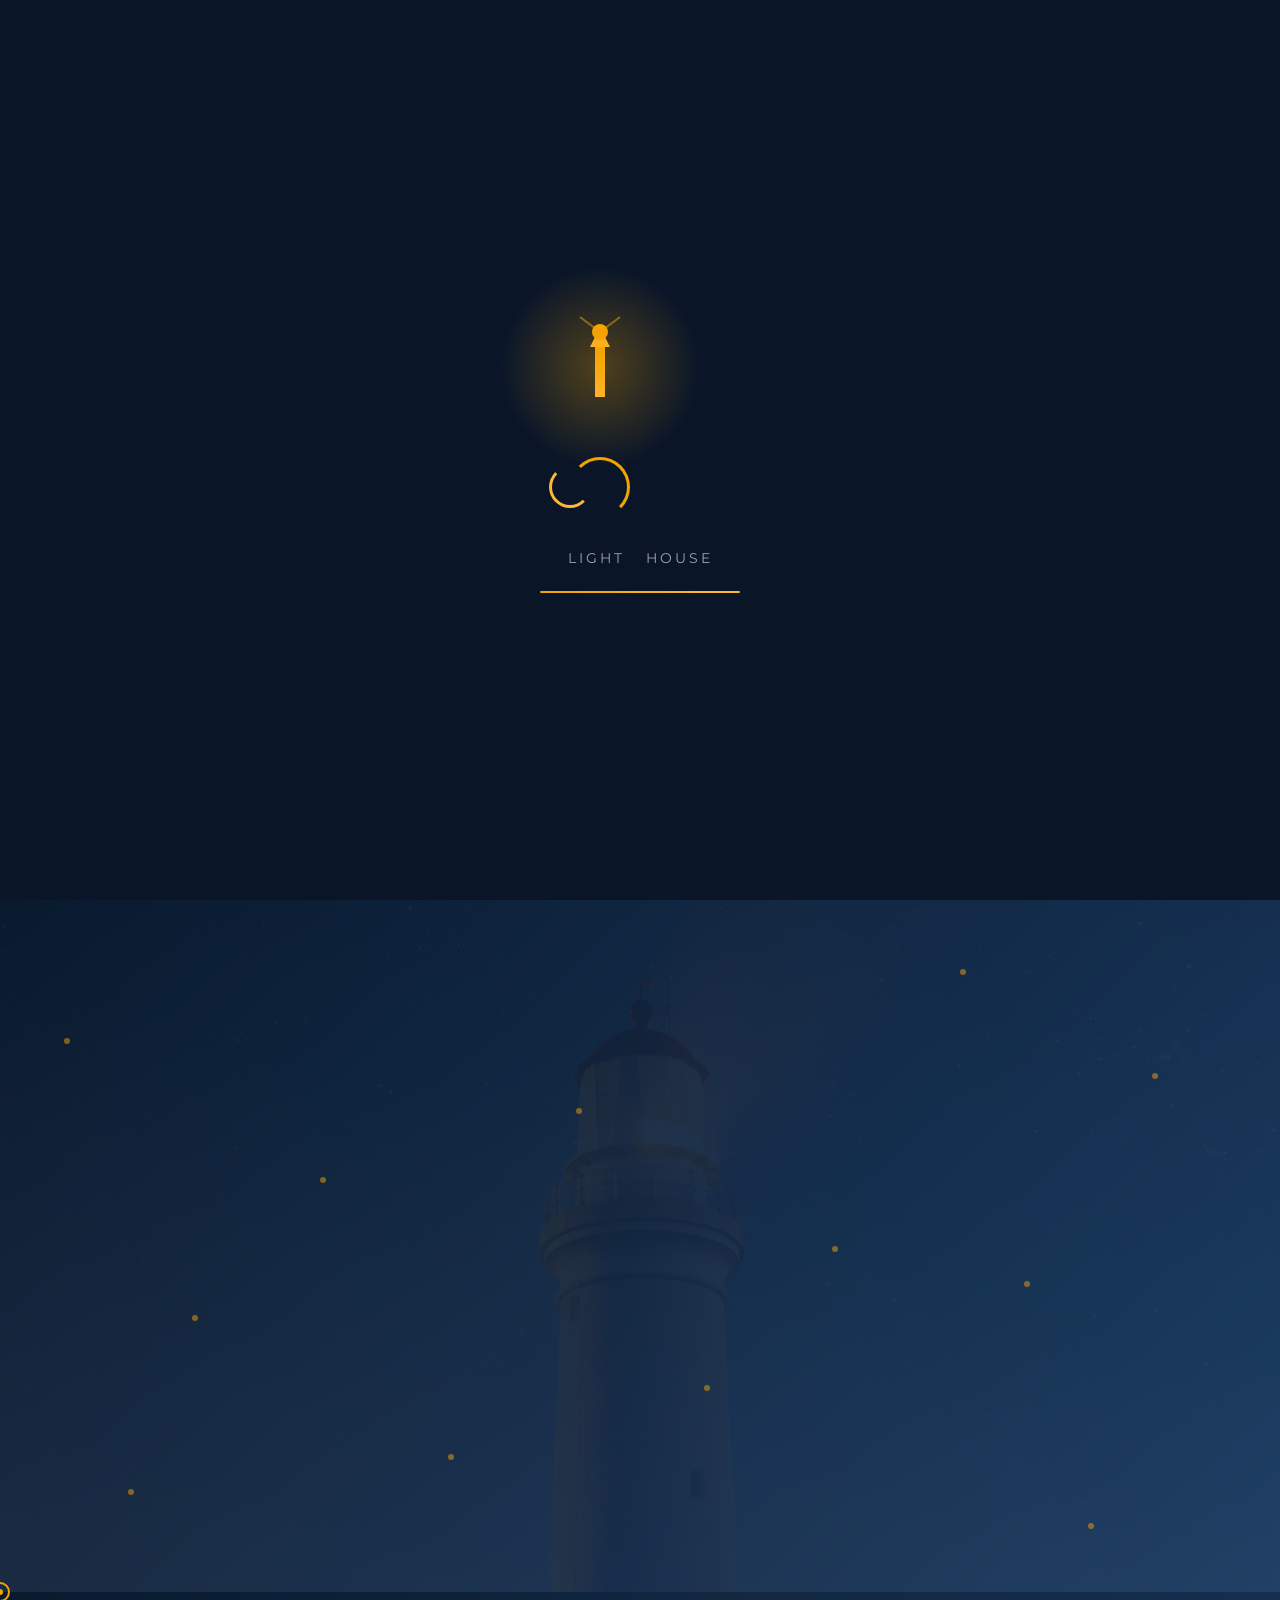
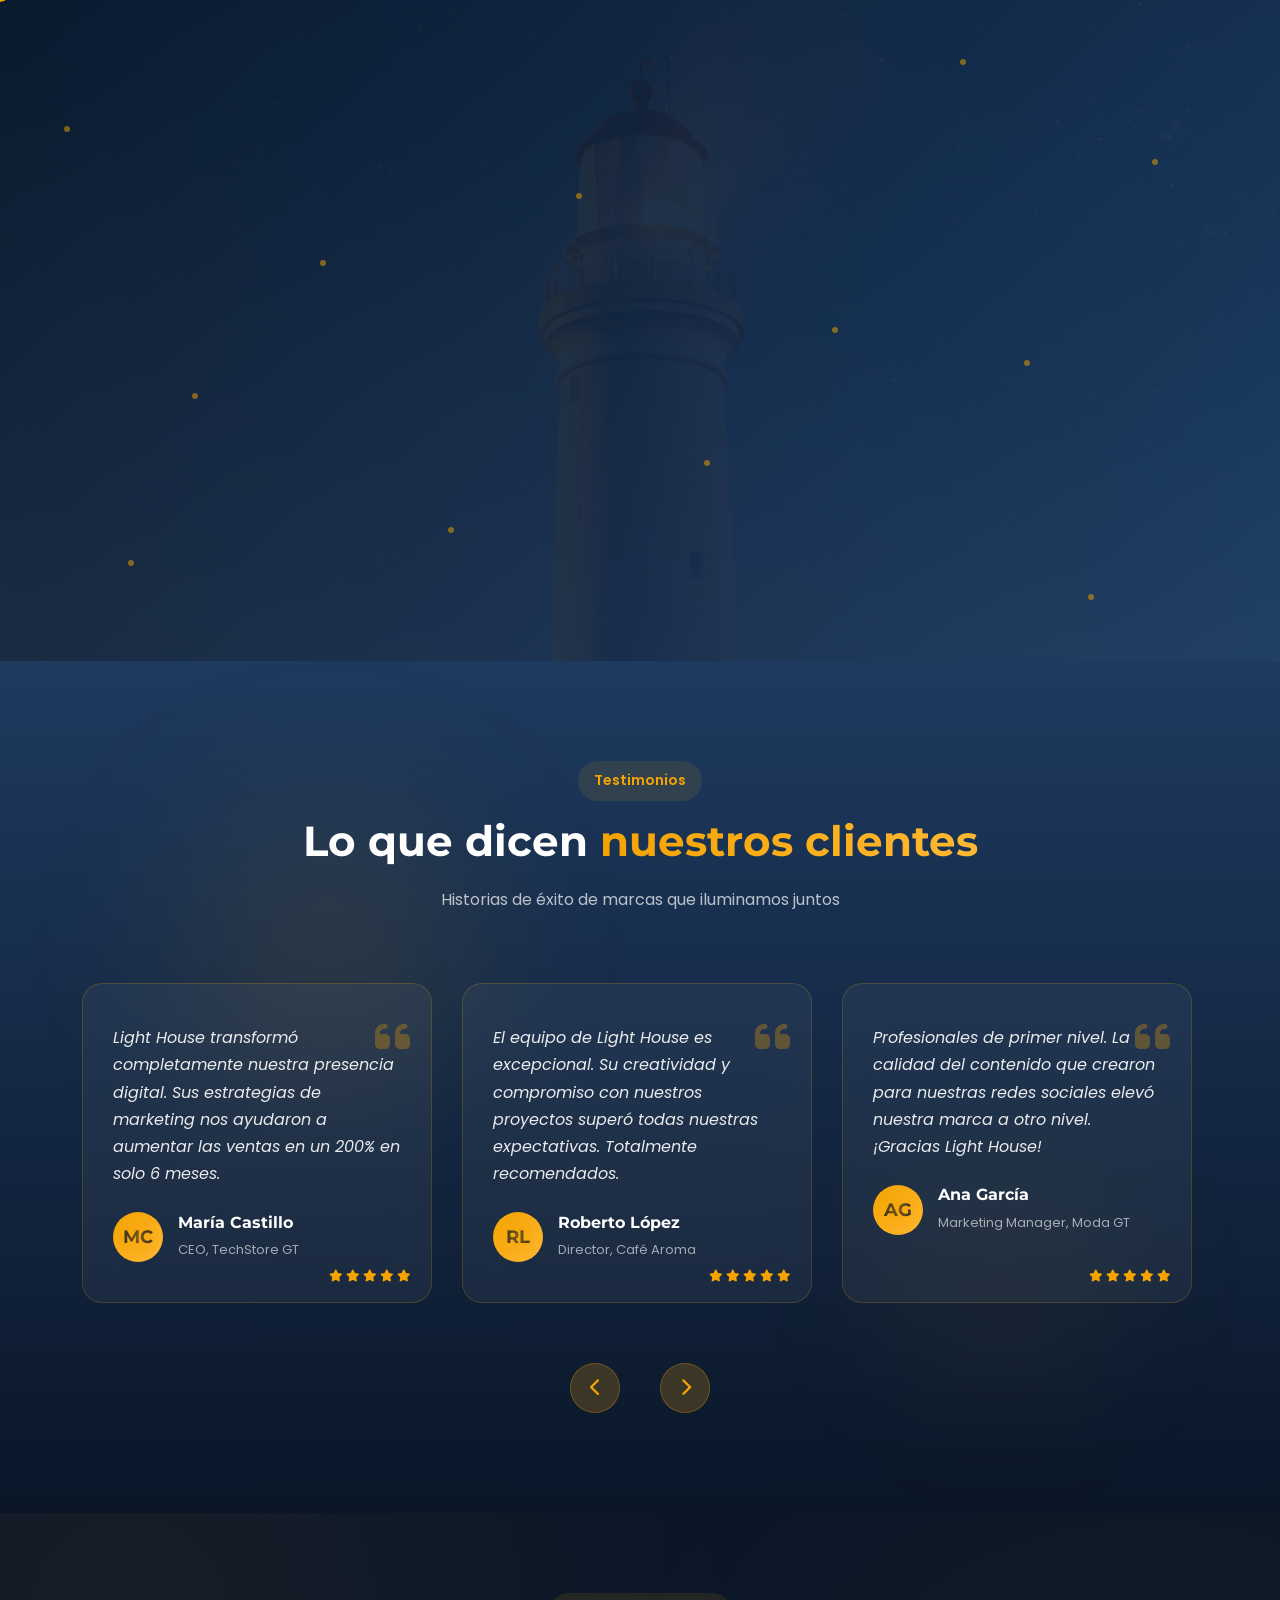
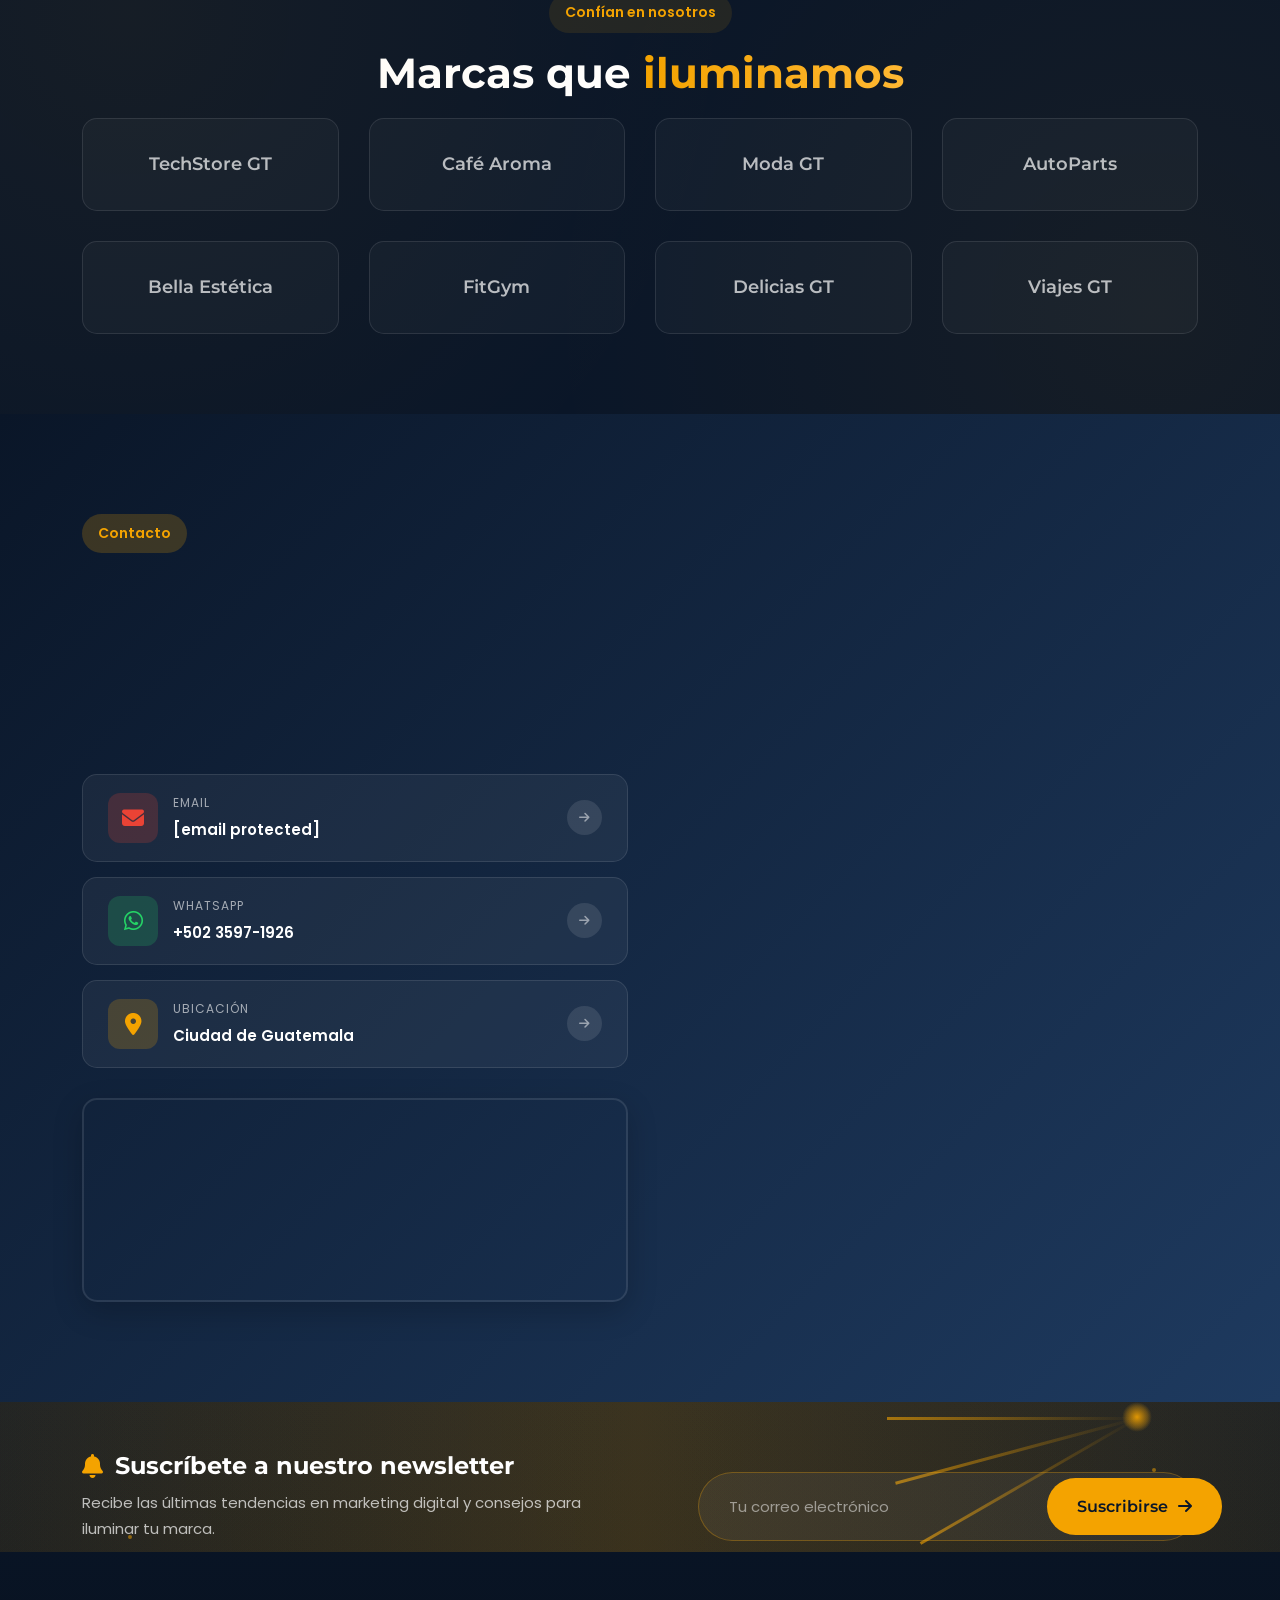
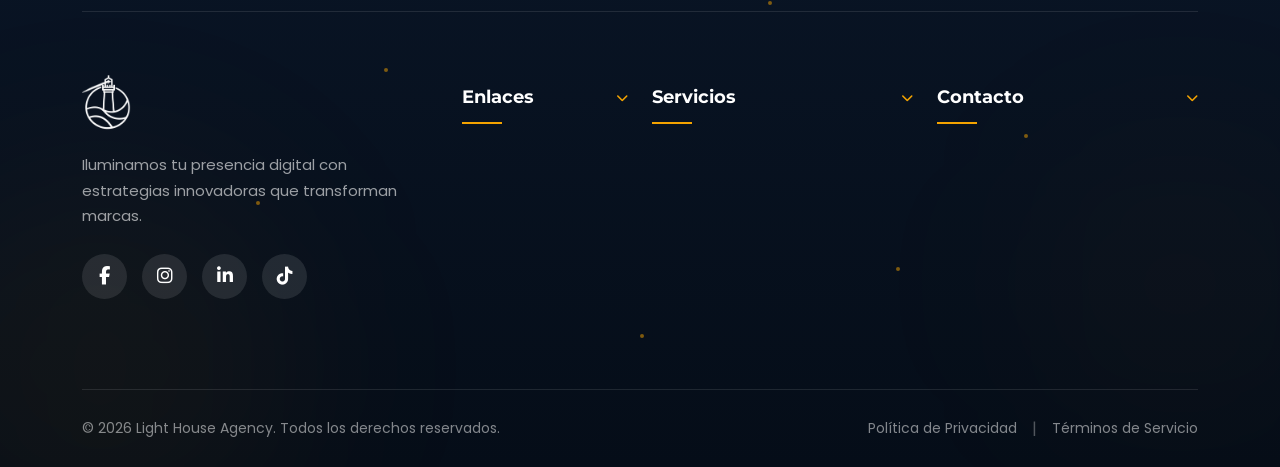
==== commit cc0d65ec: "Update contact methods and clean up footer Removed an email address and replaced it with a protected" ====
--- a/index.html
+++ b/index.html
@@ -107,7 +107,6 @@
             <div class="aurora aurora-2"></div>
         </div>
         <div class="floating-orbs">
-            <div class="orb orb-1"></div>
             <div class="orb orb-2"></div>
             <div class="orb orb-3"></div>
             <div class="orb orb-4"></div>
@@ -548,11 +547,11 @@
                         <h2 class="section-title contact-title-animate">Hablemos de tu Proyecto</h2>
                         <p class="contact-text-animate">Estamos listos para ayudarte a iluminar tu presencia digital. Contáctanos y comencemos a trabajar juntos.</p>
                         <div class="contact-buttons">
-                            <a href="mailto:hola@lighthouseagency.com?subject=Información sobre servicios - Light House Agency" class="contact-btn contact-btn-email">
+                            <a href="/cdn-cgi/l/email-protection#d2babdbeb392bebbb5baa6babda7a1b7b3b5b7bcb1abfcb1bdbfeda1a7b0b8b7b1a6ef9bbcb4bda0bfb3b1bb1161bcf2a1bdb0a0b7f2a1b7a0a4bbb1bbbda1f2fff29ebbb5baa6f29abda7a1b7f293b5b7bcb1ab" class="contact-btn contact-btn-email">
                                 <div class="contact-btn-icon"><i class="fas fa-envelope"></i></div>
                                 <div class="contact-btn-text">
                                     <span class="contact-btn-label">Email</span>
-                                    <span class="contact-btn-value">hola@lighthouseagency.com</span>
+                                    <span class="contact-btn-value"><span class="__cf_email__" data-cfemail="e28a8d8e83a28e8b858a968a8d9791878385878c819bcc818d8f">[email&#160;protected]</span></span>
                                 </div>
                                 <div class="contact-btn-arrow"><i class="fas fa-arrow-right"></i></div>
                             </a>
@@ -712,7 +711,7 @@
                                     <div class="contact-icon-glow"><i class="fas fa-envelope"></i></div>
                                     <div class="contact-detail">
                                         <span class="contact-label">Email</span>
-                                        <a href="mailto:hola@lighthouseagency.com">hola@lighthouseagency.com</a>
+                                        <a href="/cdn-cgi/l/email-protection#b5dddad9d4f5d9dcd2ddc1dddac0c6d0d4d2d0dbd6cc9bd6dad8"><span class="__cf_email__" data-cfemail="254d4a494465494c424d514d4a5056404442404b465c0b464a48">[email&#160;protected]</span></a>
                                     </div>
                                 </div>
                                 <div class="footer-contact-item">
@@ -765,14 +764,4 @@
             <span>¿Necesitas ayuda?</span>
             <p>¡Escríbenos por WhatsApp!</p>
         </div>
-        <a href="https://wa.me/50235971926?text=Hola,%20necesito%20información%20sobre%20sus%20servicios" target="_blank" class="whatsapp-btn">
-            <i class="fab fa-whatsapp"></i>
-        </a>
-    </div>
-
-    <!-- Bootstrap JS -->
-    <script src="https://cdn.jsdelivr.net/npm/bootstrap@5.3.2/dist/js/bootstrap.bundle.min.js"></script>
-    <!-- Custom JS -->
-    <script src="js/main.js"></script>
-</body>
-</html>
+        <a href="https://wa.me/50235971926?text=Hola,%20necesito%20info
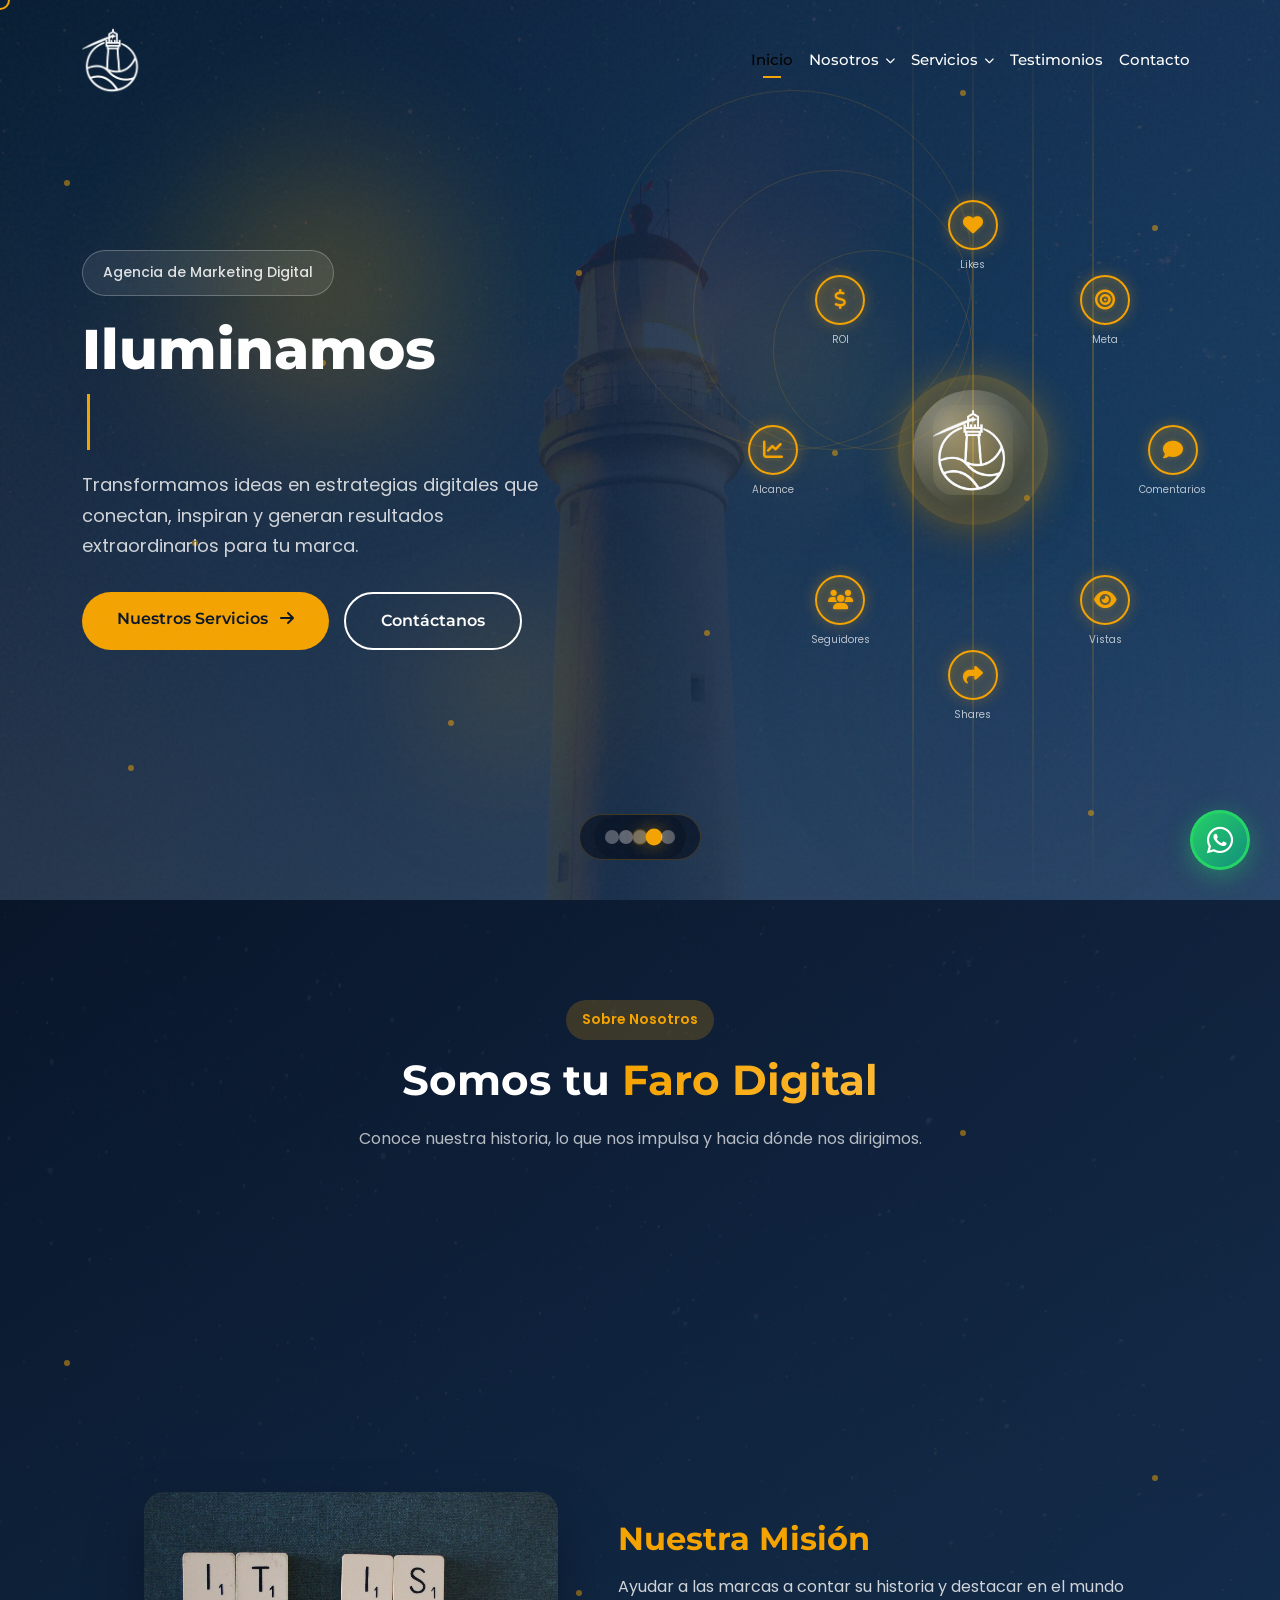
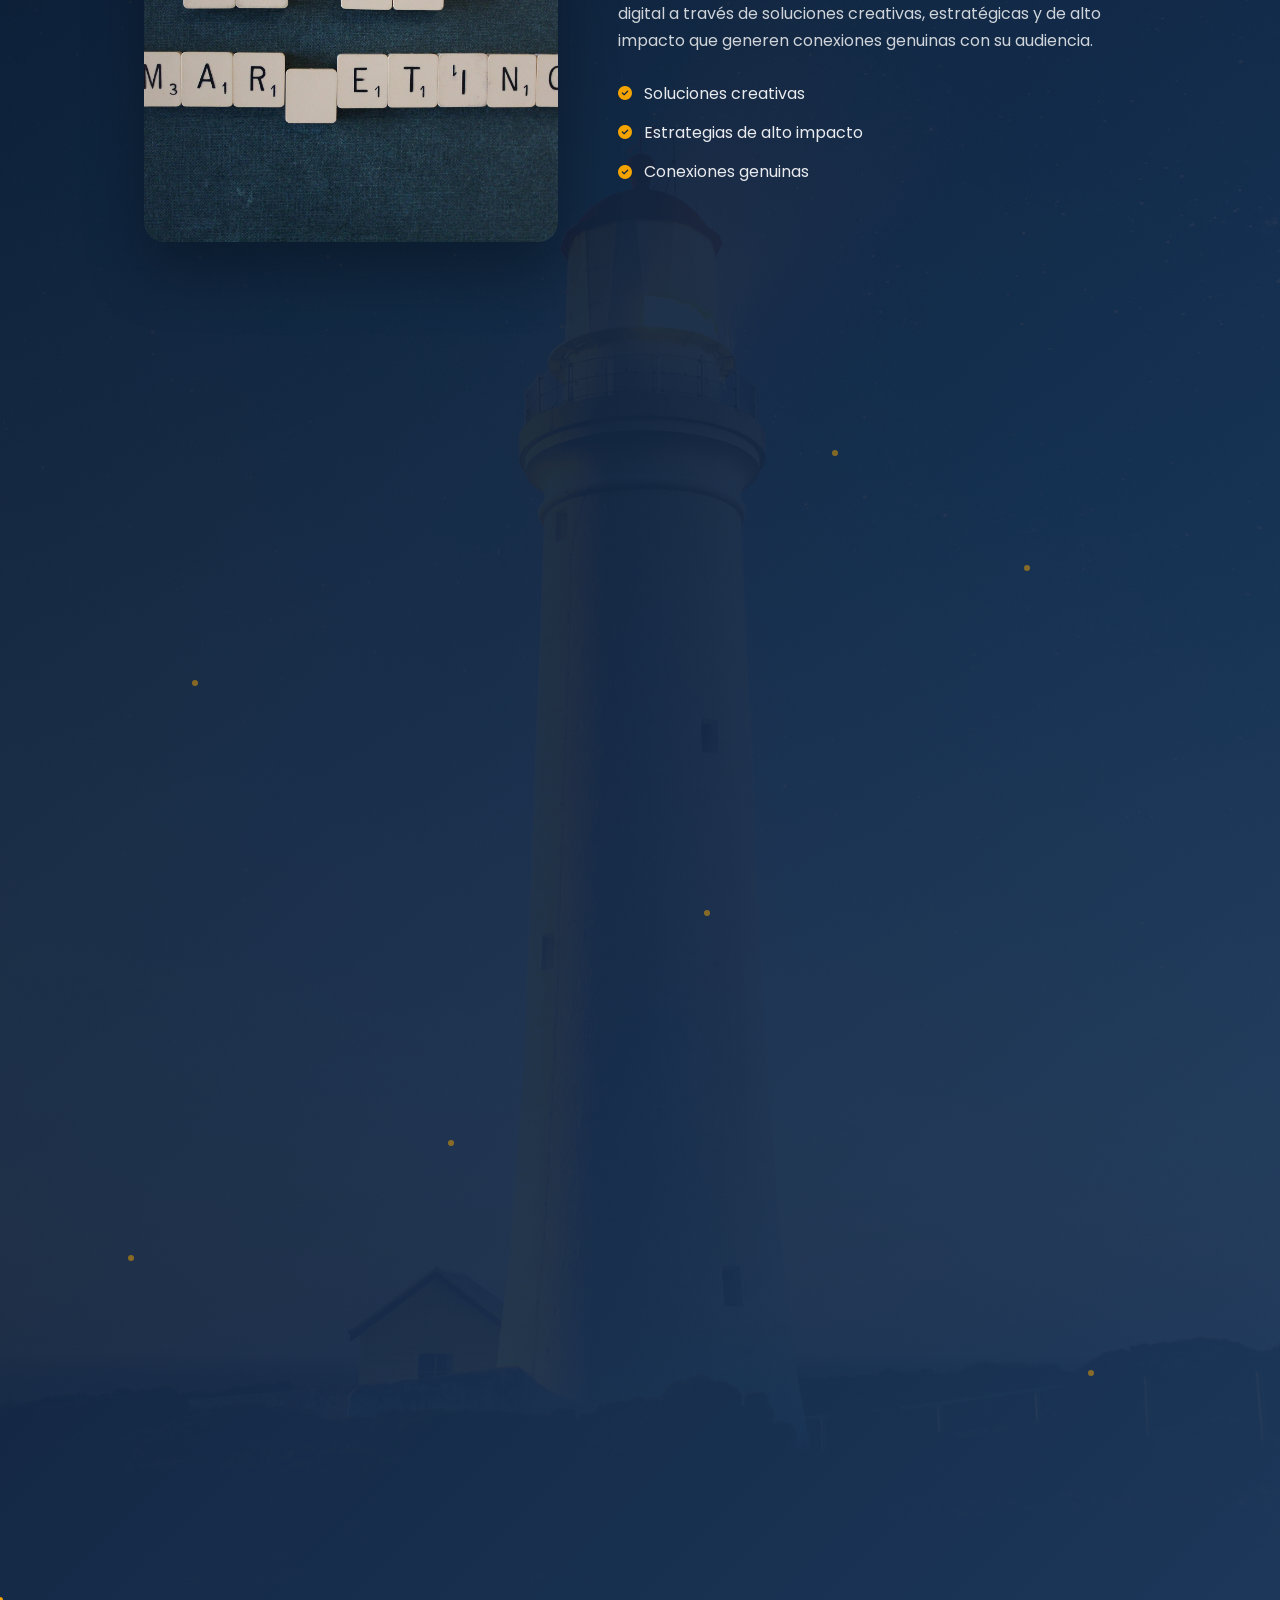
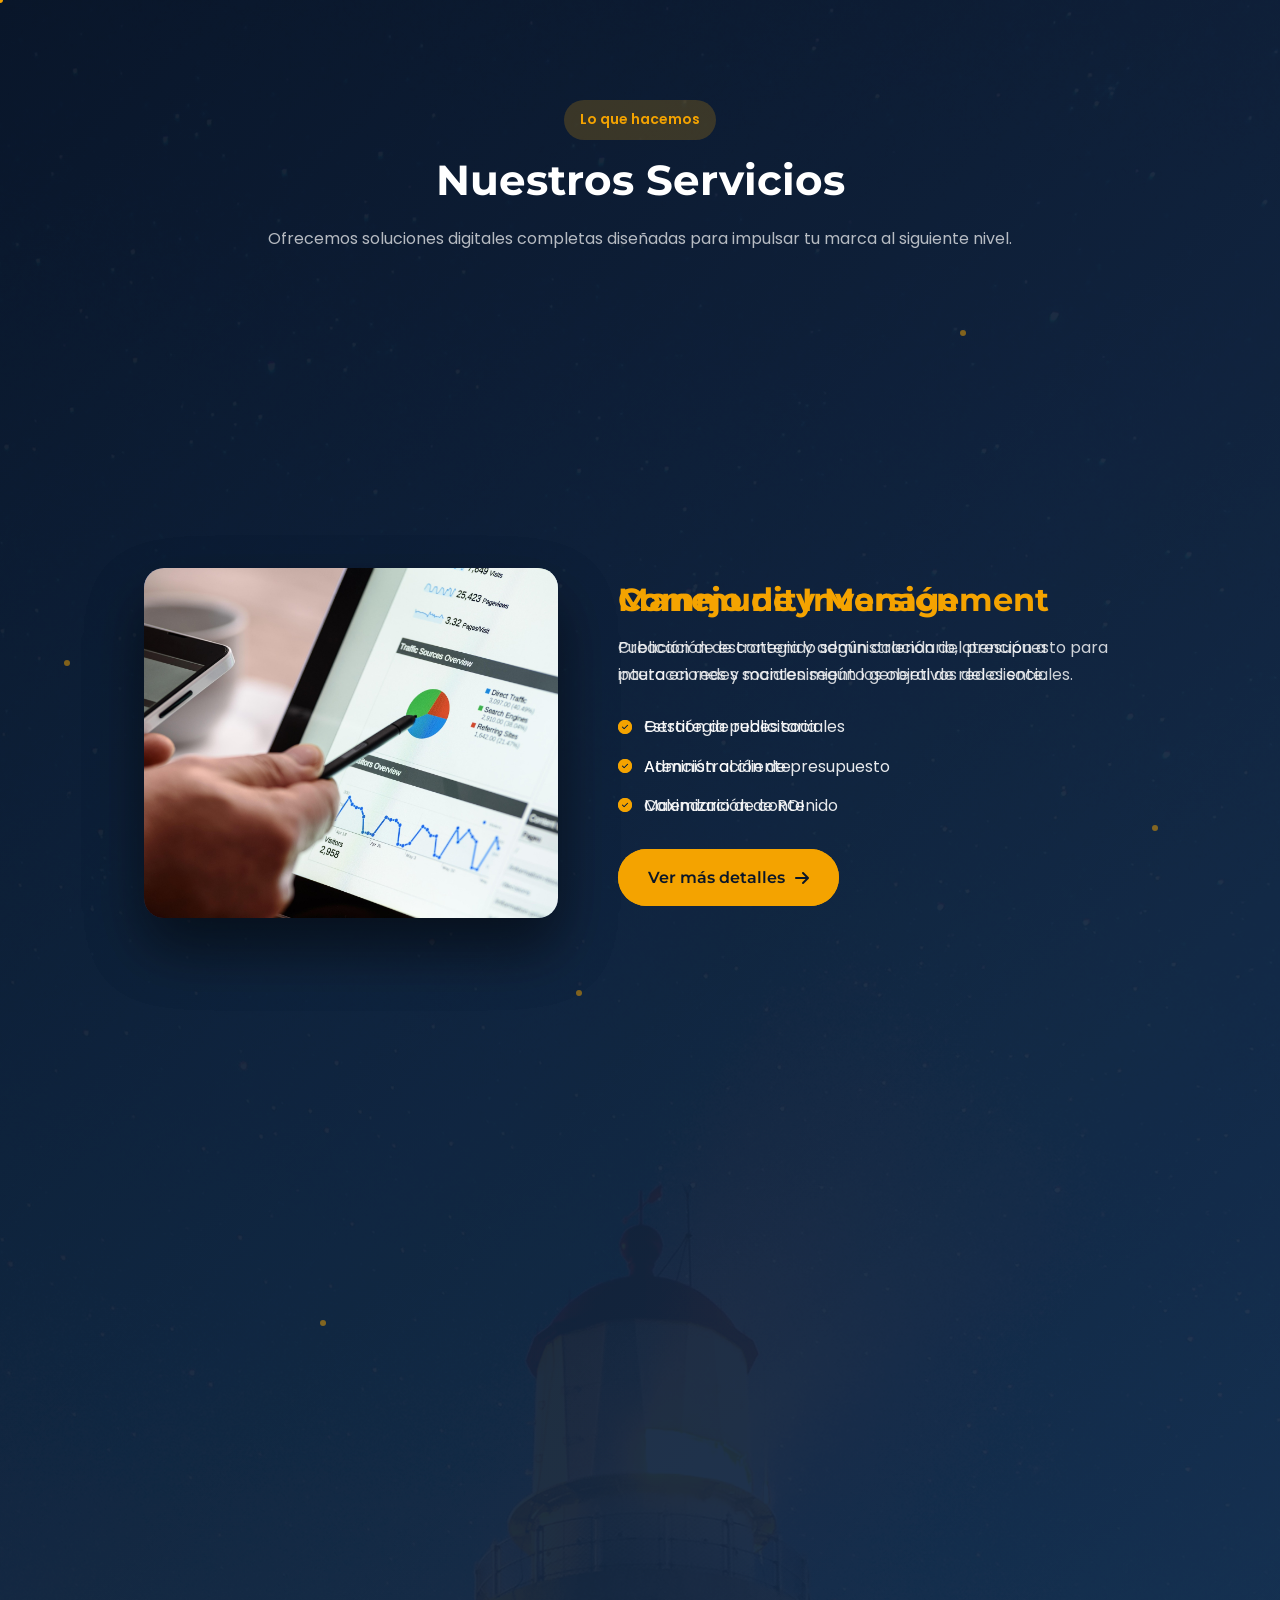
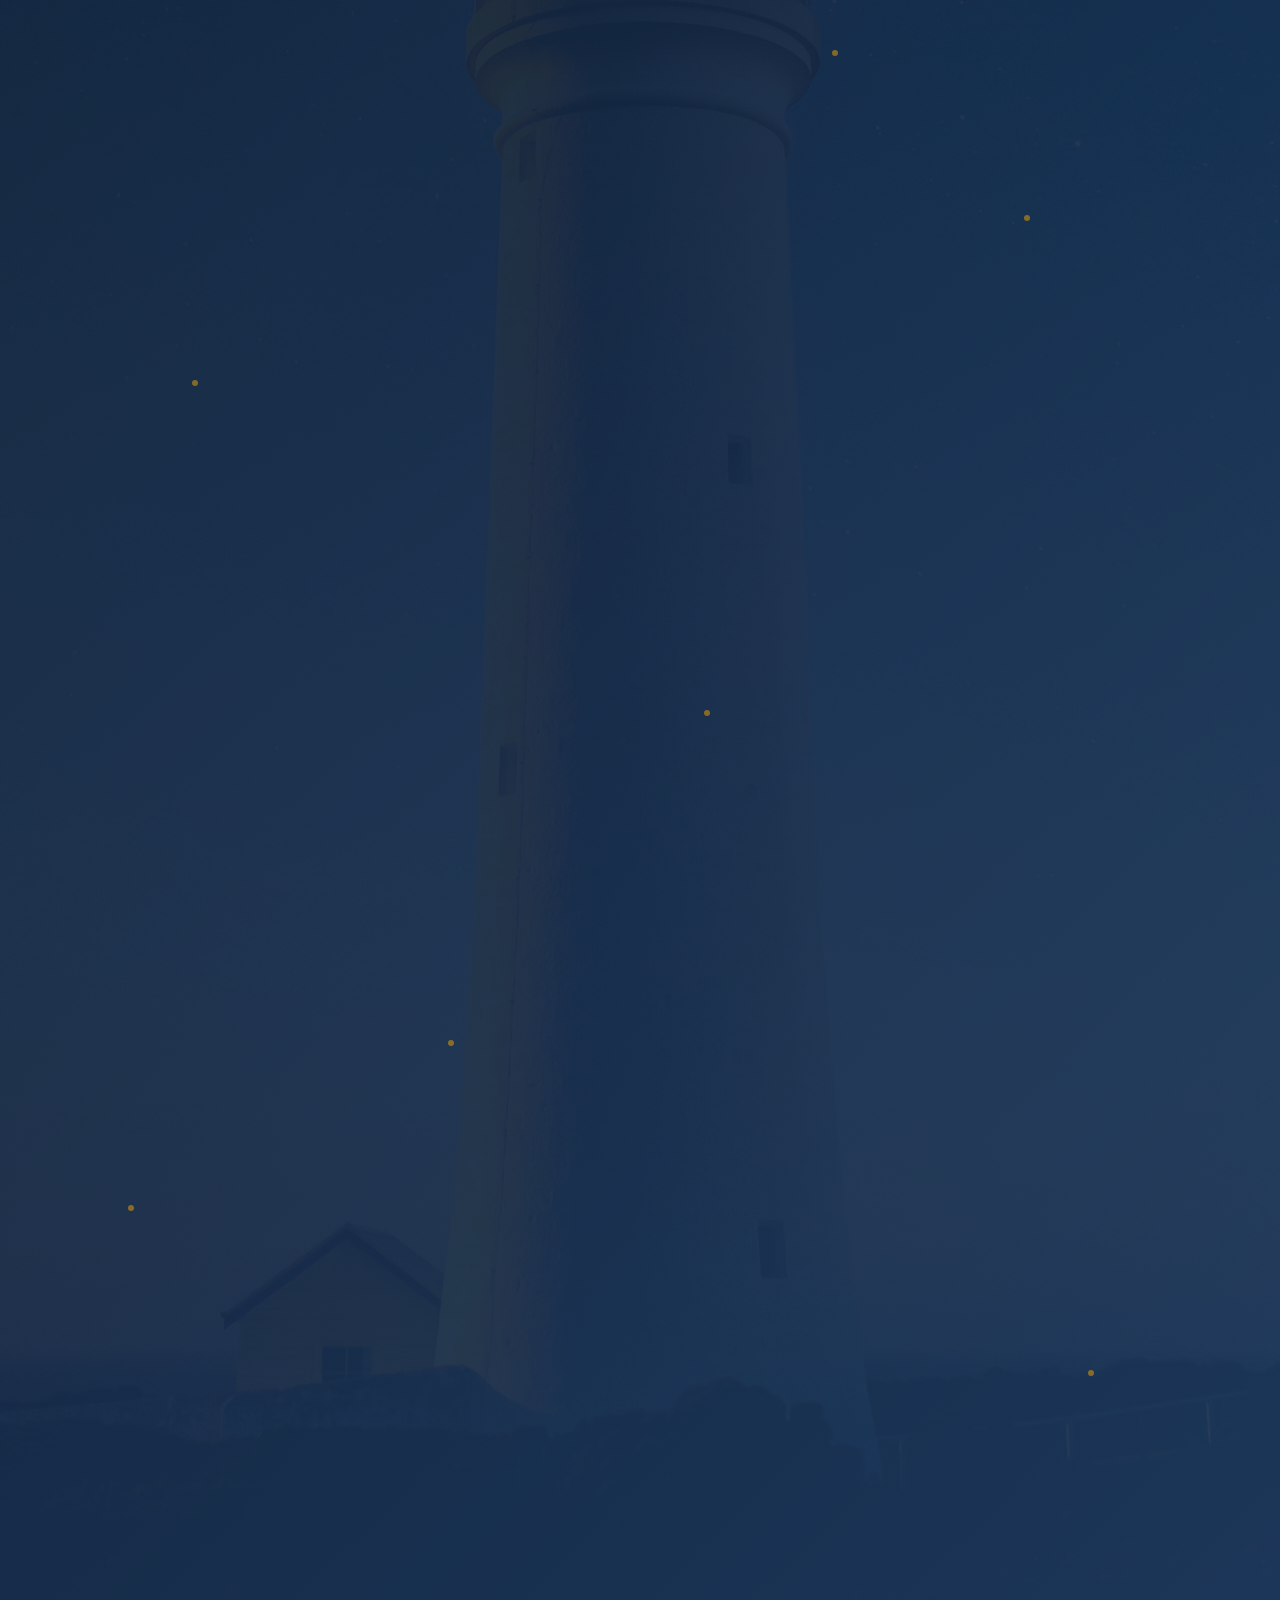
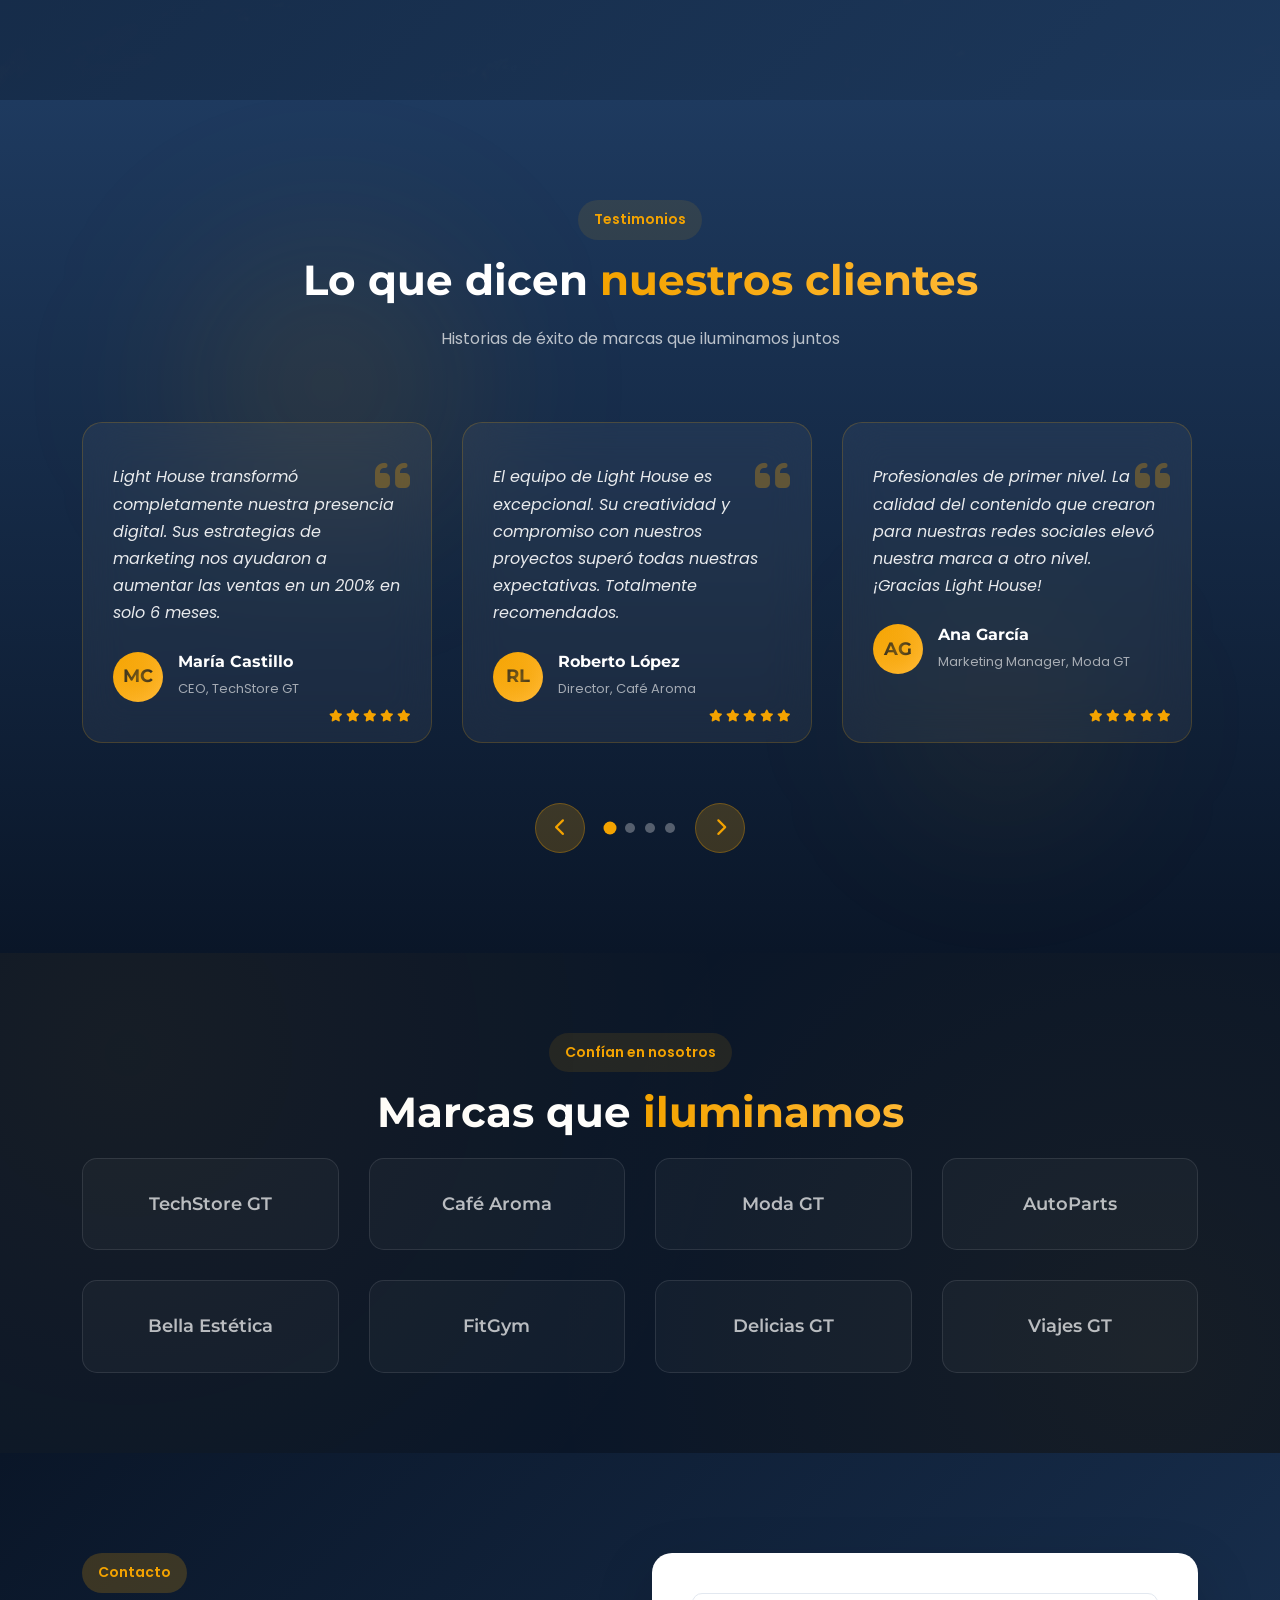
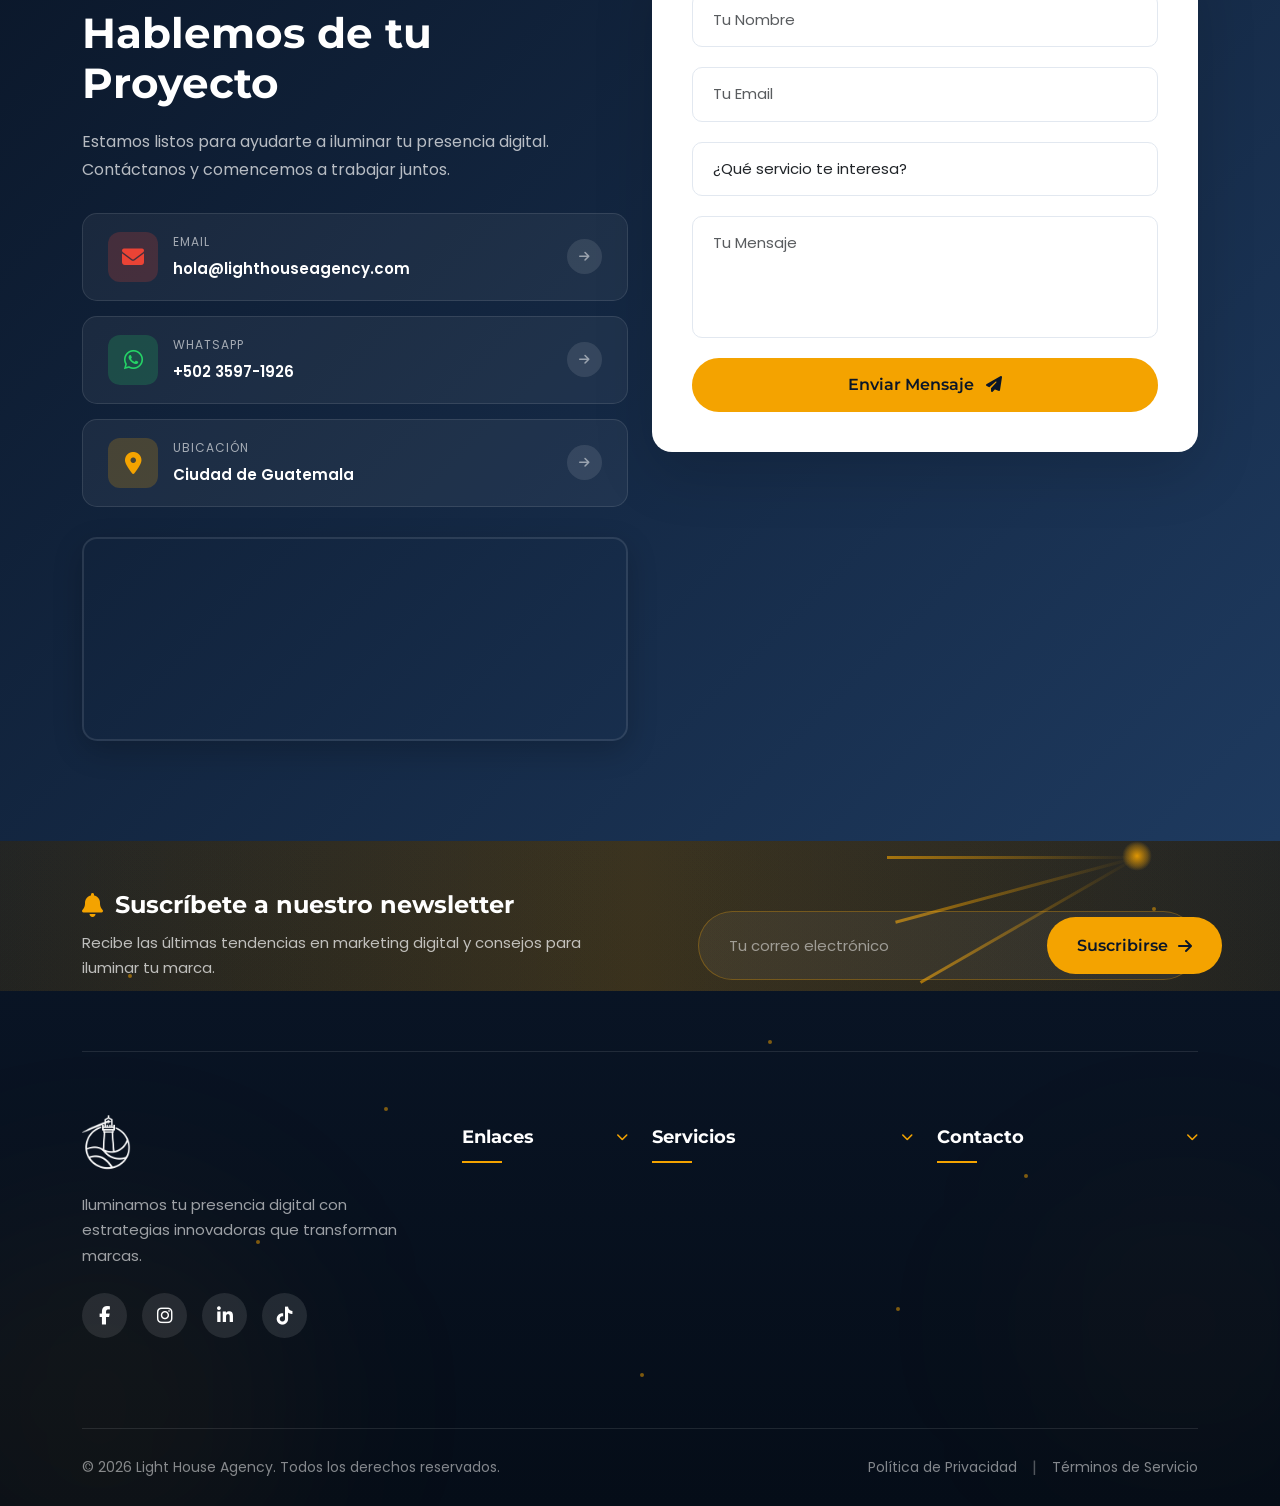
==== commit 88c83695: "Update contact email and WhatsApp links in index.html" ====
--- a/index.html
+++ b/index.html
@@ -107,6 +107,7 @@
             <div class="aurora aurora-2"></div>
         </div>
         <div class="floating-orbs">
+            <div class="orb orb-1"></div>
             <div class="orb orb-2"></div>
             <div class="orb orb-3"></div>
             <div class="orb orb-4"></div>
@@ -547,11 +548,11 @@
                         <h2 class="section-title contact-title-animate">Hablemos de tu Proyecto</h2>
                         <p class="contact-text-animate">Estamos listos para ayudarte a iluminar tu presencia digital. Contáctanos y comencemos a trabajar juntos.</p>
                         <div class="contact-buttons">
-                            <a href="/cdn-cgi/l/email-protection#d2babdbeb392bebbb5baa6babda7a1b7b3b5b7bcb1abfcb1bdbfeda1a7b0b8b7b1a6ef9bbcb4bda0bfb3b1bb1161bcf2a1bdb0a0b7f2a1b7a0a4bbb1bbbda1f2fff29ebbb5baa6f29abda7a1b7f293b5b7bcb1ab" class="contact-btn contact-btn-email">
+                            <a href="mailto:hola@lighthouseagency.com?subject=Información sobre servicios - Light House Agency" class="contact-btn contact-btn-email">
                                 <div class="contact-btn-icon"><i class="fas fa-envelope"></i></div>
                                 <div class="contact-btn-text">
                                     <span class="contact-btn-label">Email</span>
-                                    <span class="contact-btn-value"><span class="__cf_email__" data-cfemail="e28a8d8e83a28e8b858a968a8d9791878385878c819bcc818d8f">[email&#160;protected]</span></span>
+                                    <span class="contact-btn-value">hola@lighthouseagency.com</span>
                                 </div>
                                 <div class="contact-btn-arrow"><i class="fas fa-arrow-right"></i></div>
                             </a>
@@ -711,7 +712,7 @@
                                     <div class="contact-icon-glow"><i class="fas fa-envelope"></i></div>
                                     <div class="contact-detail">
                                         <span class="contact-label">Email</span>
-                                        <a href="/cdn-cgi/l/email-protection#b5dddad9d4f5d9dcd2ddc1dddac0c6d0d4d2d0dbd6cc9bd6dad8"><span class="__cf_email__" data-cfemail="254d4a494465494c424d514d4a5056404442404b465c0b464a48">[email&#160;protected]</span></a>
+                                        <a href="mailto:hola@lighthouseagency.com">hola@lighthouseagency.com</a>
                                     </div>
                                 </div>
                                 <div class="footer-contact-item">
@@ -764,4 +765,14 @@
             <span>¿Necesitas ayuda?</span>
             <p>¡Escríbenos por WhatsApp!</p>
         </div>
-        <a href="https://wa.me/50235971926?text=Hola,%20necesito%20info
+        <a href="https://wa.me/50235971926?text=Hola,%20necesito%20información%20sobre%20sus%20servicios" target="_blank" class="whatsapp-btn">
+            <i class="fab fa-whatsapp"></i>
+        </a>
+    </div>
+
+    <!-- Bootstrap JS -->
+    <script src="https://cdn.jsdelivr.net/npm/bootstrap@5.3.2/dist/js/bootstrap.bundle.min.js"></script>
+    <!-- Custom JS -->
+    <script src="js/main.js"></script>
+</body>
+</html>
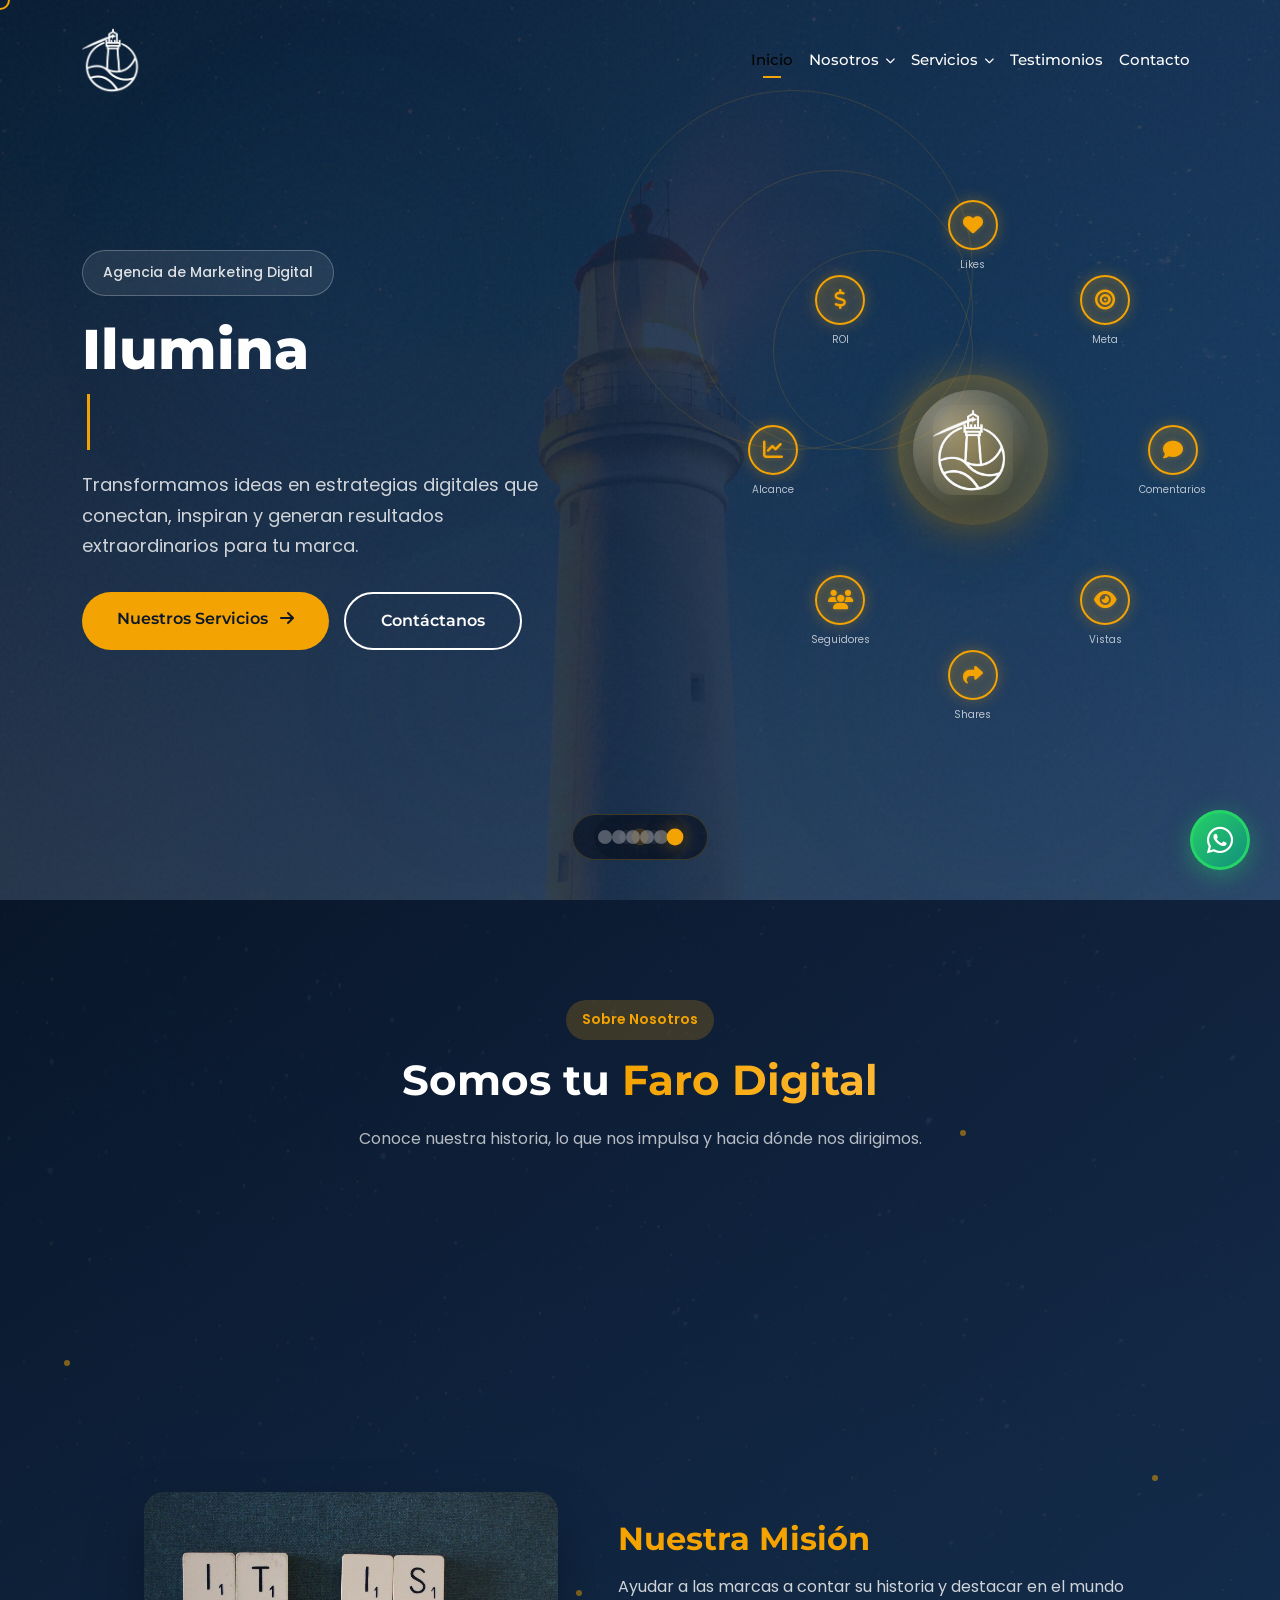
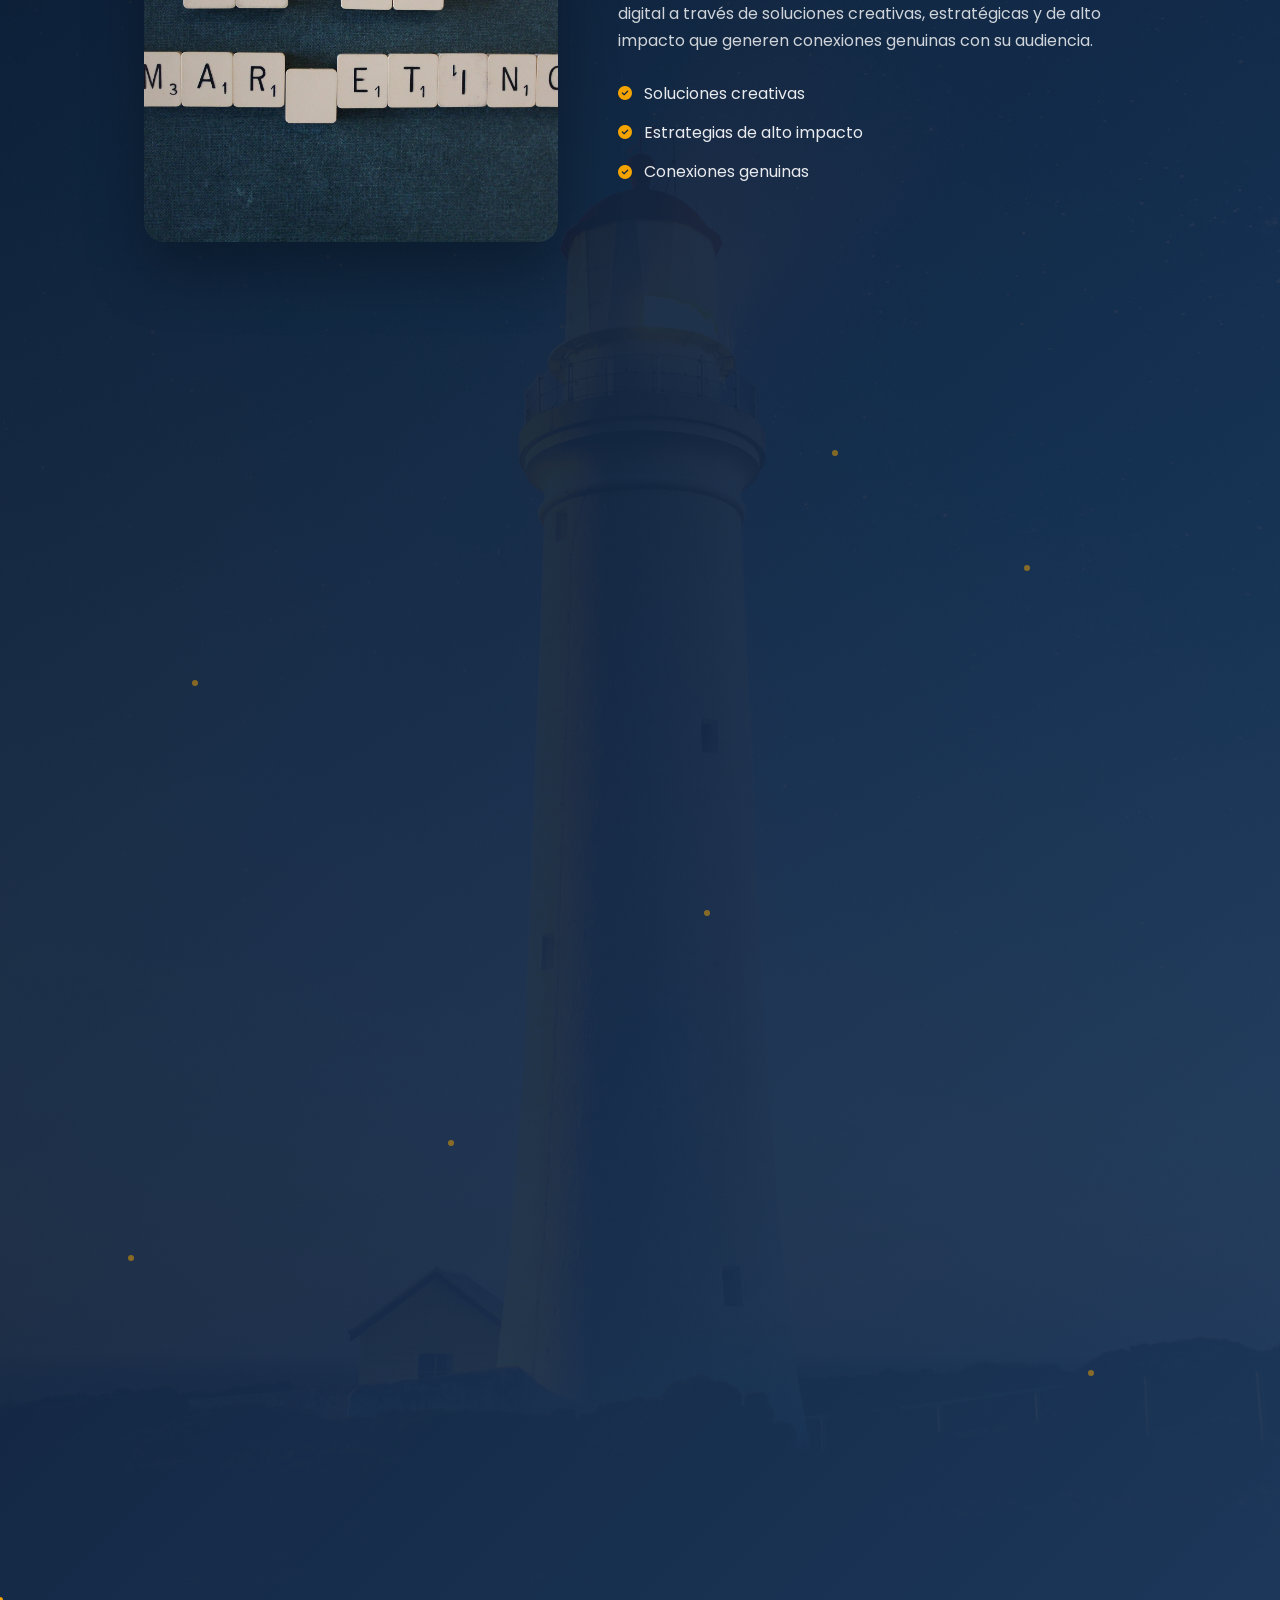
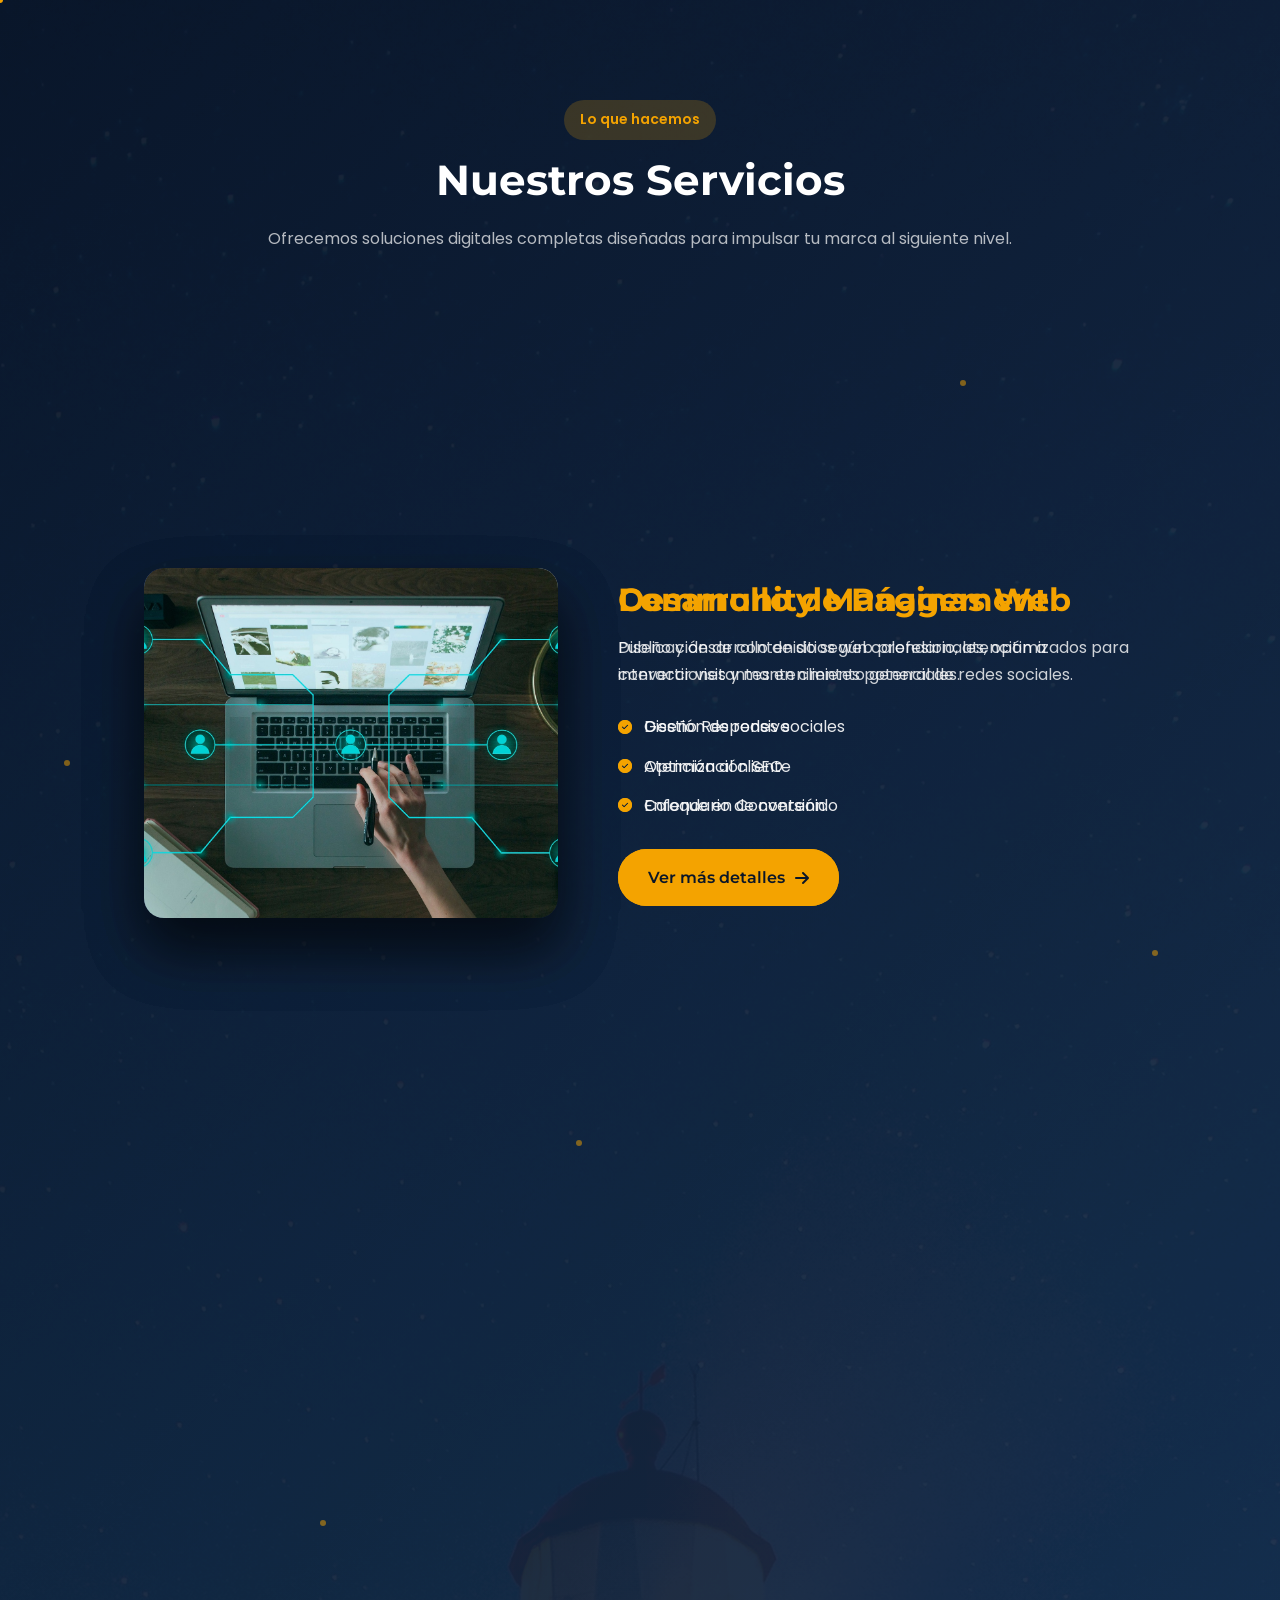
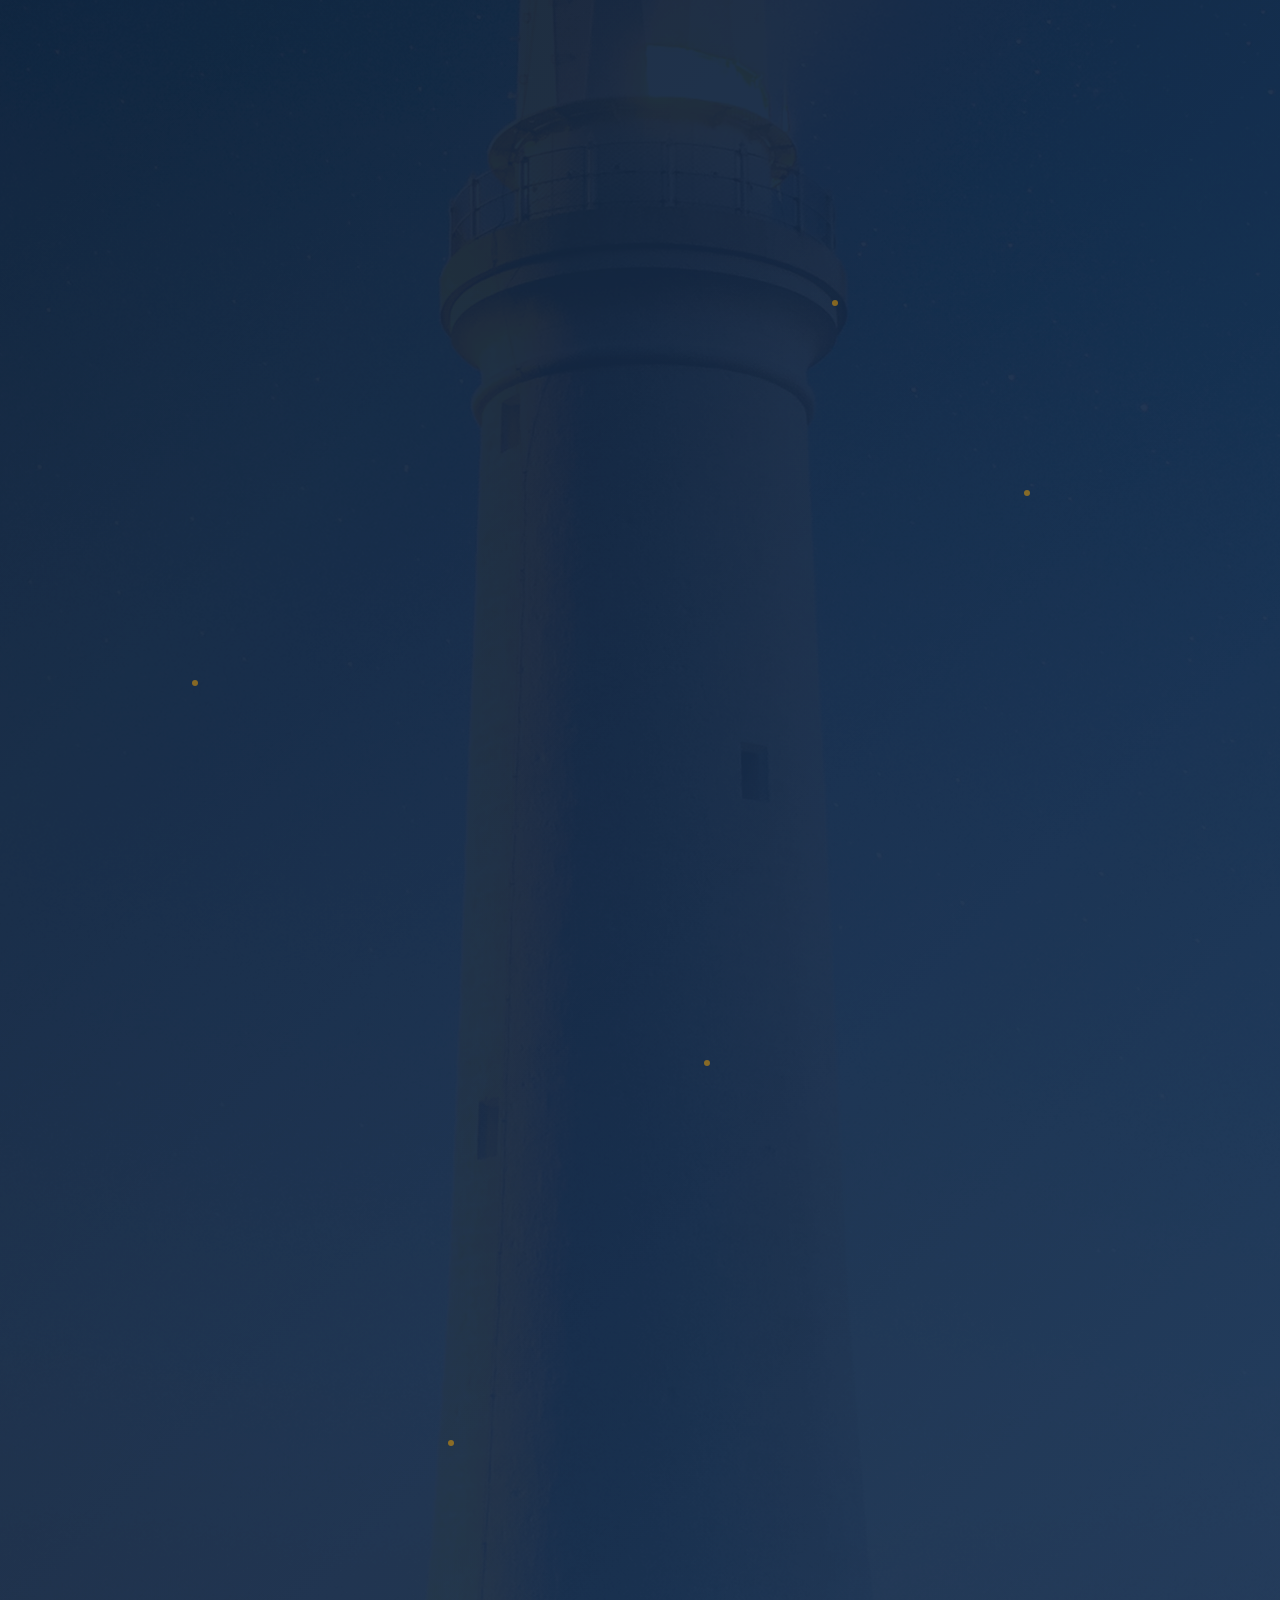
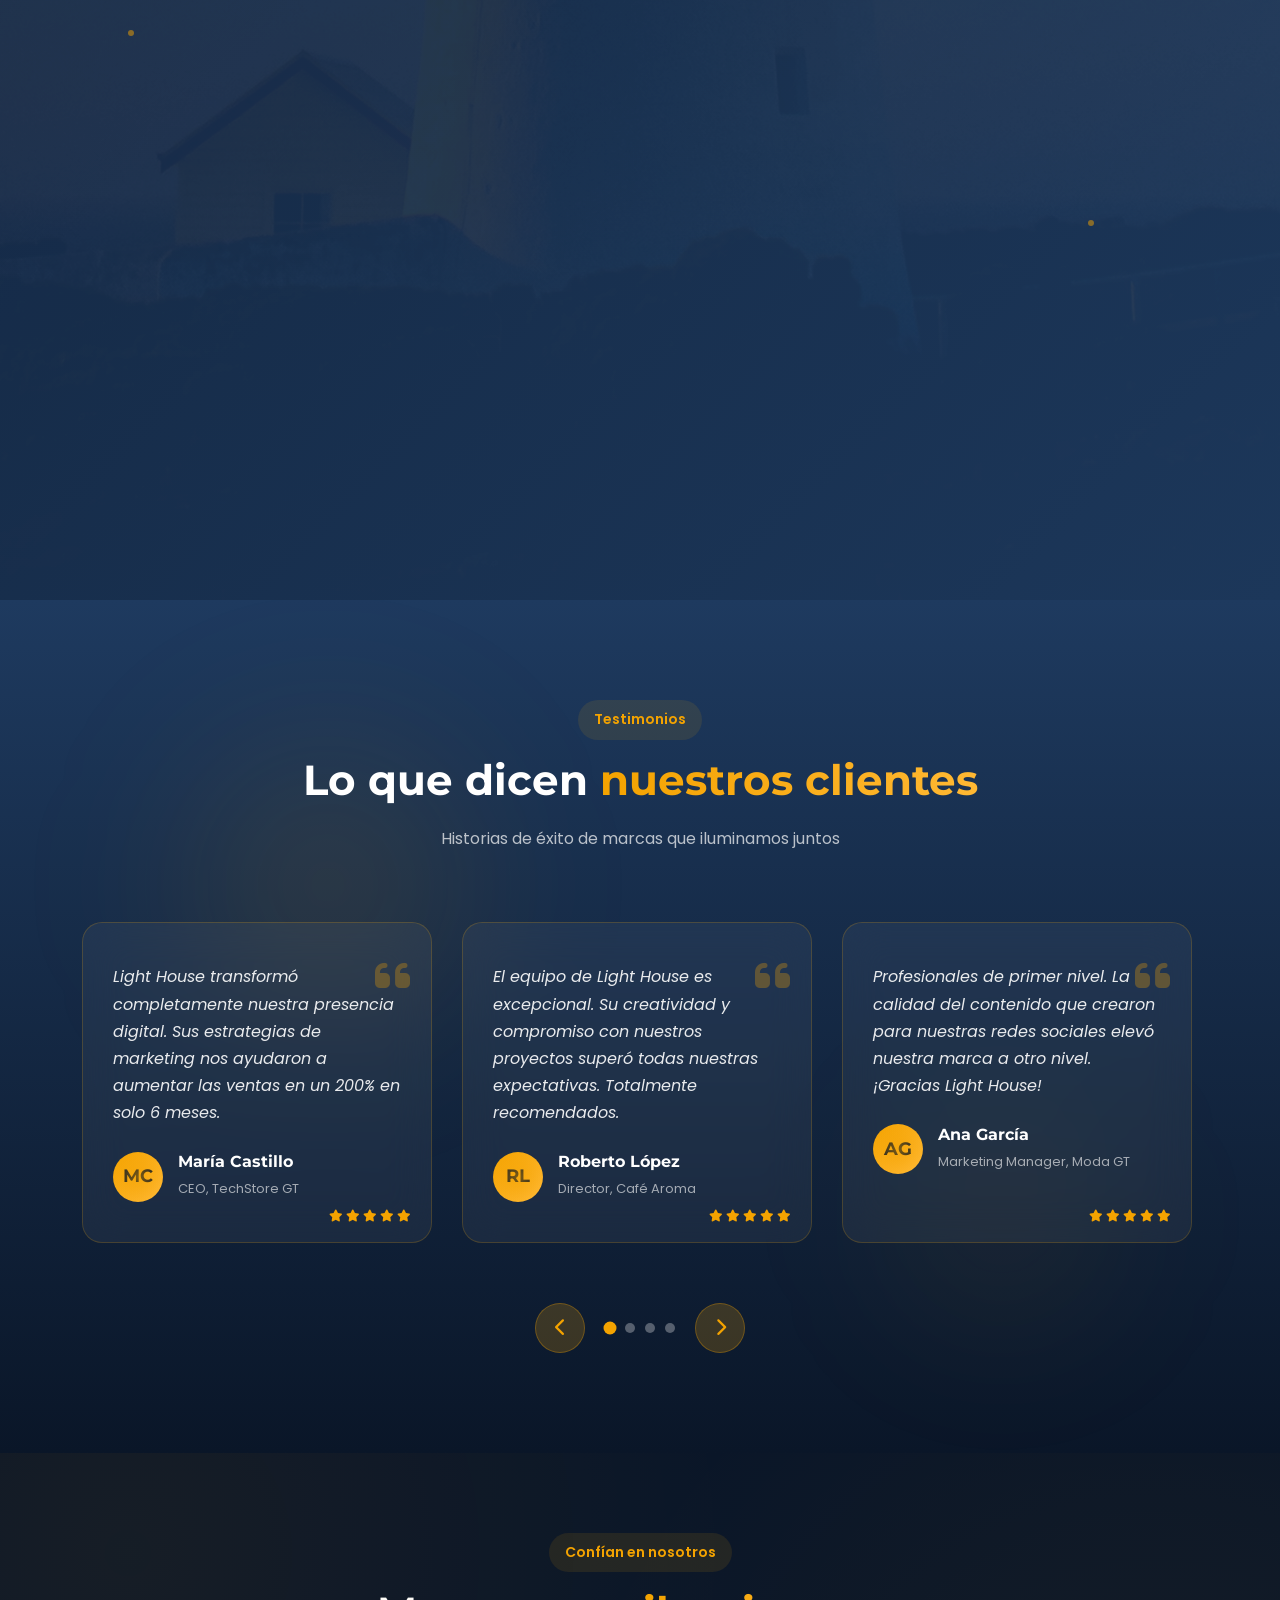
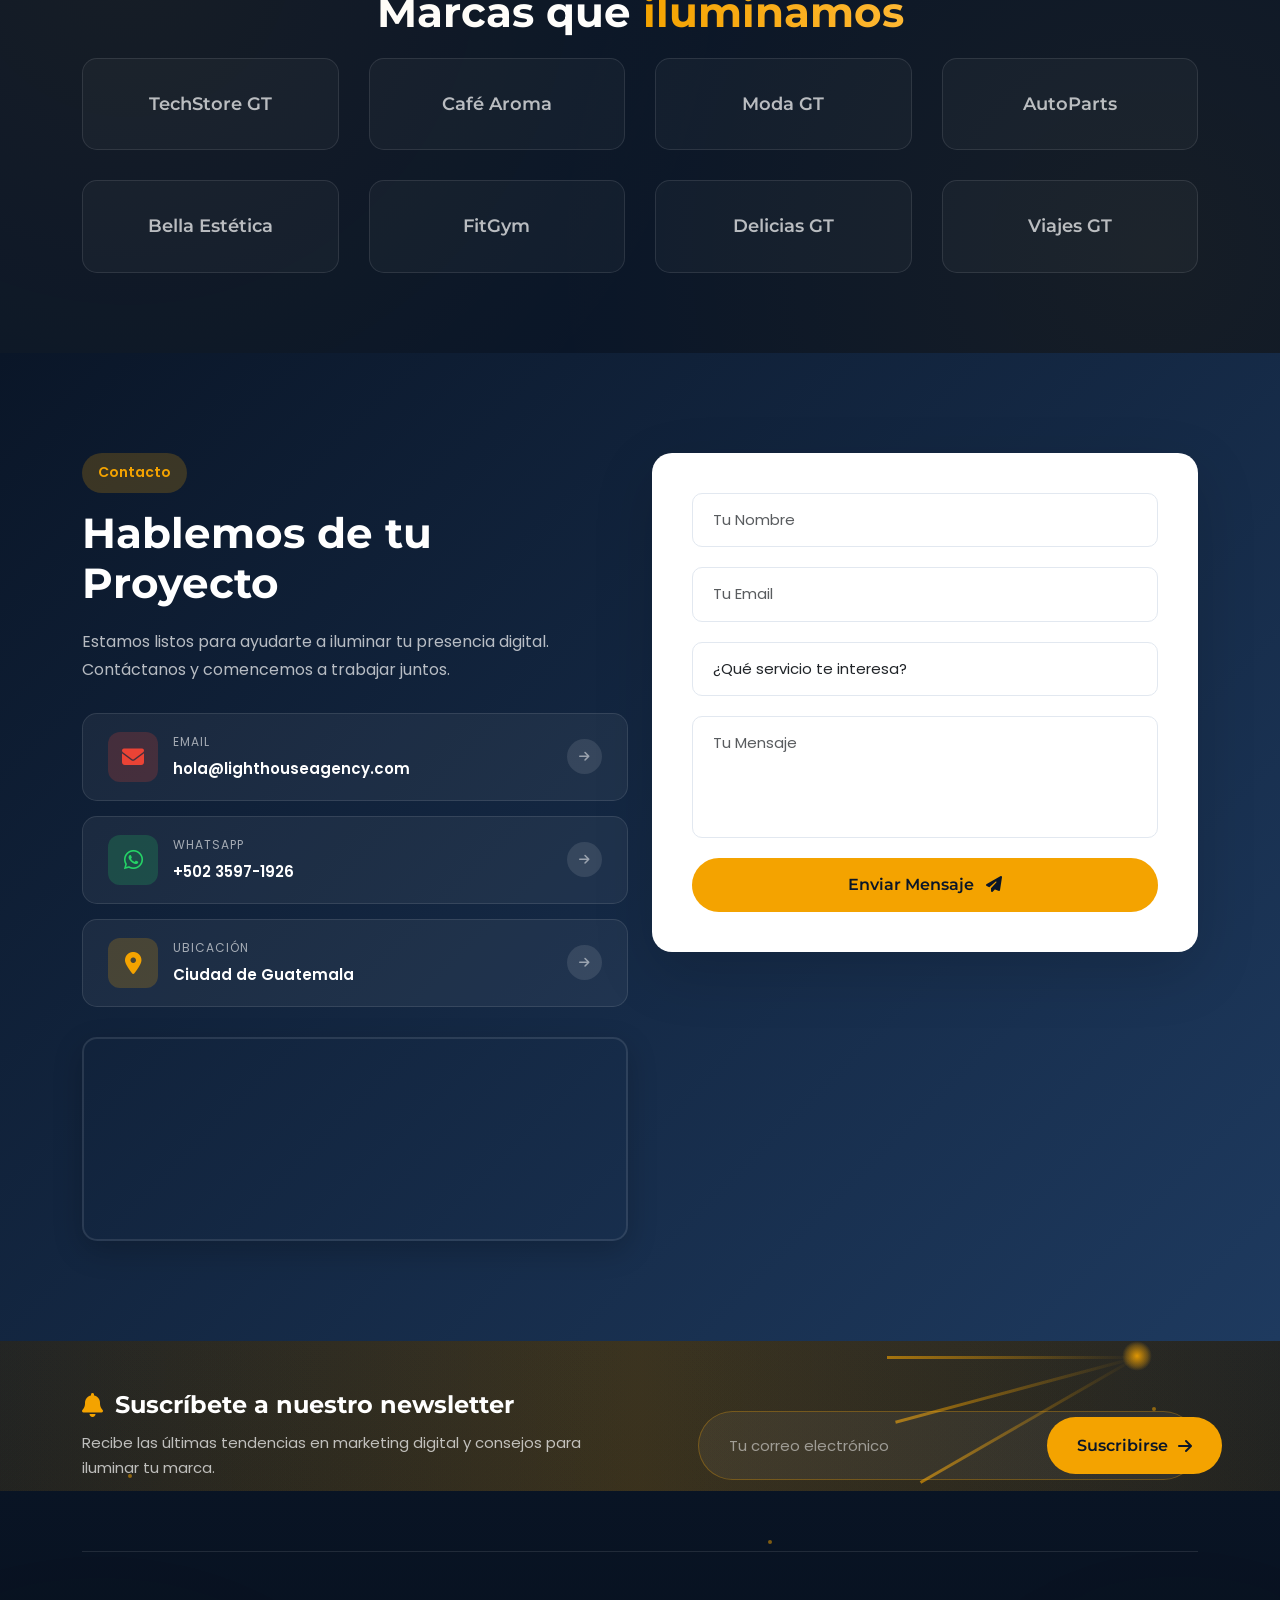
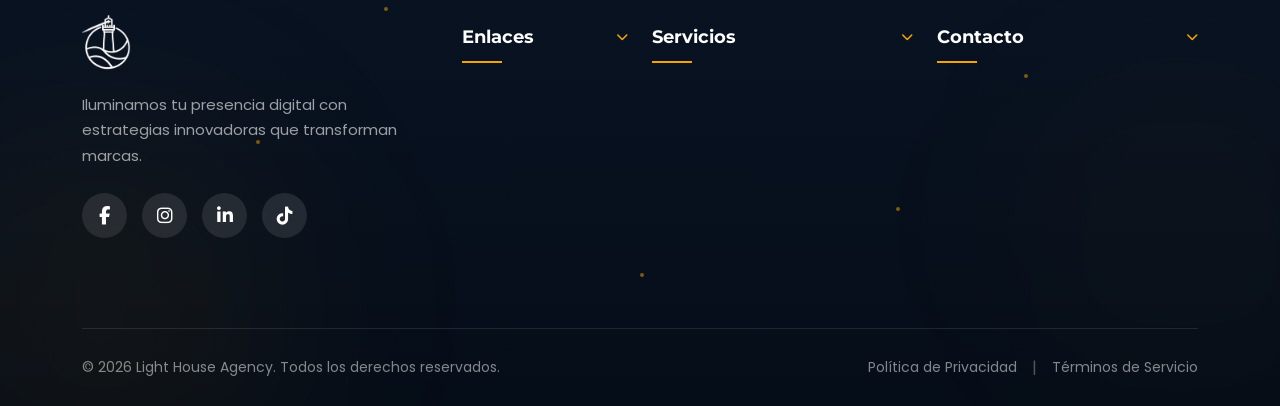
==== commit e7957790: "last update to date. implementación del backend de SEO y Analytics,  Implementacion completa dev- b" ====
--- a/index.html
+++ b/index.html
@@ -3,27 +3,149 @@
 <head>
     <meta charset="UTF-8">
     <meta name="viewport" content="width=device-width, initial-scale=1.0">
-    <meta name="description" content="Light House Agency - Agencia de Marketing Digital. Iluminamos tu presencia digital.">
-    <title>Light House Agency | Agencia de Marketing Digital</title>
-    
+
+    <!-- SEO Meta Tags -->
+    <title>Light House Agency | Agencia de Marketing Digital en Guatemala</title>
+    <meta name="description" content="Agencia de marketing digital en Guatemala. Especialistas en creación de contenido, campañas de Google Ads, producción audiovisual, estrategias de marketing y desarrollo de páginas web.">
+    <meta name="keywords" content="agencia marketing digital Guatemala, creación de contenido, campañas Google Ads, producción audiovisual, estrategias de marketing, páginas web, pauta digital, community management">
+    <meta name="author" content="Light House Agency">
+    <meta name="robots" content="index, follow">
+    <meta name="geo.region" content="GT-GU">
+    <meta name="geo.placename" content="Ciudad de Guatemala">
+    <meta name="geo.position" content="14.6349;-90.5069">
+    <meta name="ICBM" content="14.6349, -90.5069">
+
+    <!-- Open Graph / Facebook -->
+    <meta property="og:type" content="website">
+    <meta property="og:url" content="https://lighthouseagency.com/">
+    <meta property="og:title" content="Light House Agency | Agencia de Marketing Digital en Guatemala">
+    <meta property="og:description" content="Agencia de marketing digital en Guatemala. Especialistas en creación de contenido, campañas de Google Ads, producción audiovisual y estrategias de marketing.">
+    <meta property="og:image" content="img/logo.png">
+    <meta property="og:locale" content="es_GT">
+
+    <!-- Twitter -->
+    <meta name="twitter:card" content="summary_large_image">
+    <meta name="twitter:url" content="https://lighthouseagency.com/">
+    <meta name="twitter:title" content="Light House Agency | Agencia de Marketing Digital en Guatemala">
+    <meta name="twitter:description" content="Agencia de marketing digital en Guatemala. Especialistas en creación de contenido, campañas de Google Ads, producción audiovisual y estrategias de marketing.">
+    <meta name="twitter:image" content="img/logo.png">
+
+    <!-- Canonical -->
+    <link rel="canonical" href="https://lighthouseagency.com/">
+
     <!-- Google Fonts -->
     <link rel="preconnect" href="https://fonts.googleapis.com">
     <link rel="preconnect" href="https://fonts.gstatic.com" crossorigin>
     <link href="https://fonts.googleapis.com/css2?family=Montserrat:wght@400;500;600;700;800&family=Poppins:wght@300;400;500;600&display=swap" rel="stylesheet">
-    
+
     <!-- Bootstrap 5.3.2 -->
     <link href="https://cdn.jsdelivr.net/npm/bootstrap@5.3.2/dist/css/bootstrap.min.css" rel="stylesheet">
-    
+
     <!-- Font Awesome -->
     <link rel="stylesheet" href="https://cdnjs.cloudflare.com/ajax/libs/font-awesome/6.5.1/css/all.min.css">
-    
+
     <!-- GSAP -->
     <script src="https://cdnjs.cloudflare.com/ajax/libs/gsap/3.12.2/gsap.min.js"></script>
-    
+
     <!-- Custom CSS -->
     <link rel="stylesheet" href="css/style.css">
+
+    <!-- Google Tag Manager -->
+    <script>(function(w,d,s,l,i){w[l]=w[l]||[];w[l].push({'gtm.start':
+    new Date().getTime(),event:'gtm.js'});var f=d.getElementsByTagName(s)[0],
+    j=d.createElement(s),dl=l!='dataLayer'?'&l='+l:'';j.async=true;j.src=
+    'https://www.googletagmanager.com/gtm.js?id='+i+dl;f.parentNode.insertBefore(j,f);
+    })(window,document,'script','dataLayer','GTM-NM62TD8P');</script>
+    <!-- End Google Tag Manager -->
+
+    <!-- Schema.org JSON-LD - LocalBusiness -->
+    <script type="application/ld+json">
+    {
+      "@context": "https://schema.org",
+      "@type": "LocalBusiness",
+      "name": "Light House Agency",
+      "image": "https://lighthouseagency.com/img/logo.png",
+      "description": "Agencia de marketing digital en Guatemala. Especialistas en creación de contenido, campañas de Google Ads, producción audiovisual, estrategias de marketing y desarrollo de páginas web.",
+      "address": {
+        "@type": "PostalAddress",
+        "addressLocality": "Ciudad de Guatemala",
+        "addressCountry": "GT"
+      },
+      "geo": {
+        "@type": "GeoCoordinates",
+        "latitude": 14.6349,
+        "longitude": -90.5069
+      },
+      "url": "https://lighthouseagency.com",
+      "telephone": "+50235971926",
+      "email": "hola@lighthouseagency.com",
+      "openingHours": "Mo-Fr 09:00-18:00",
+      "priceRange": "$$",
+      "areaServed": {
+        "@type": "Country",
+        "name": "Guatemala"
+      },
+      "makesOffer": [
+        {
+          "@type": "Offer",
+          "itemOffered": {
+            "@type": "Service",
+            "name": "Creación de Contenido"
+          }
+        },
+        {
+          "@type": "Offer",
+          "itemOffered": {
+            "@type": "Service",
+            "name": "Campañas de Google Ads"
+          }
+        },
+        {
+          "@type": "Offer",
+          "itemOffered": {
+            "@type": "Service",
+            "name": "Producción Audiovisual"
+          }
+        },
+        {
+          "@type": "Offer",
+          "itemOffered": {
+            "@type": "Service",
+            "name": "Estrategias de Marketing"
+          }
+        },
+        {
+          "@type": "Offer",
+          "itemOffered": {
+            "@type": "Service",
+            "name": "Desarrollo de Páginas Web"
+          }
+        },
+        {
+          "@type": "Offer",
+          "itemOffered": {
+            "@type": "Service",
+            "name": "Pauta Digital"
+          }
+        },
+        {
+          "@type": "Offer",
+          "itemOffered": {
+            "@type": "Service",
+            "name": "Community Management"
+          }
+        }
+      ]
+    }
+    </script>
+    <!-- End Schema.org JSON-LD -->
 </head>
 <body>
+    <!-- Google Tag Manager (noscript) -->
+    <noscript><iframe src="https://www.googletagmanager.com/ns.html?id=GTM-NM62TD8P"
+    height="0" width="0" style="display:none;visibility:hidden"></iframe></noscript>
+    <!-- End Google Tag Manager (noscript) -->
+
     <!-- Preloader Premium -->
     <div id="preloader">
         <div class="preloader-content">
@@ -91,6 +213,7 @@
                             <li><a href="services.html#community-management"><i class="fas fa-comments"></i> Community Management</a></li>
                             <li><a href="services.html#manejo-inversion"><i class="fas fa-chart-line"></i> Manejo de Inversión</a></li>
                             <li><a href="services.html#analisis-reportes"><i class="fas fa-file-alt"></i> Análisis y Reportes</a></li>
+                            <li><a href="services.html#desarrollo-web"><i class="fas fa-laptop-code"></i> Desarrollo Web</a></li>
                         </ul>
                     </li>
                     <li class="nav-item"><a class="nav-link" href="#testimonials">Testimonios</a></li>
@@ -112,14 +235,8 @@
             <div class="orb orb-3"></div>
             <div class="orb orb-4"></div>
         </div>
-        <div class="light-beams">
-            <div class="light-beam"></div>
-            <div class="light-beam"></div>
-            <div class="light-beam"></div>
-            <div class="light-beam"></div>
-        </div>
         <div class="hero-bg"></div>
-        <div class="floating-particles-bg">
+        <div class="floating-particles-bg hero-particles">
             <div class="floating-particle"></div>
             <div class="floating-particle"></div>
             <div class="floating-particle"></div>
@@ -413,6 +530,23 @@
                             <a href="services.html#analisis-reportes" class="service-btn">Ver más detalles <i class="fas fa-arrow-right"></i></a>
                         </div>
                     </div>
+                    <div class="service-slide" data-index="5">
+                        <div class="service-image-wrapper">
+                            <div class="service-image">
+                                <img src="img/trabajopc.jpg" alt="Desarrollo de Páginas Web">
+                            </div>
+                        </div>
+                        <div class="service-content">
+                            <h3>Desarrollo de Páginas Web</h3>
+                            <p>Diseño y desarrollo de sitios web profesionales, optimizados para convertir visitantes en clientes potenciales.</p>
+                            <ul class="service-features">
+                                <li><i class="fas fa-check-circle"></i> Diseño Responsive</li>
+                                <li><i class="fas fa-check-circle"></i> Optimización SEO</li>
+                                <li><i class="fas fa-check-circle"></i> Enfoque en Conversión</li>
+                            </ul>
+                            <a href="services.html#desarrollo-web" class="service-btn">Ver más detalles <i class="fas fa-arrow-right"></i></a>
+                        </div>
+                    </div>
                 </div>
                 <div class="carousel-progress">
                     <div class="progress-dot active" data-index="0"></div>
@@ -420,6 +554,7 @@
                     <div class="progress-dot" data-index="2"></div>
                     <div class="progress-dot" data-index="3"></div>
                     <div class="progress-dot" data-index="4"></div>
+                    <div class="progress-dot" data-index="5"></div>
                 </div>
             </div>
         </div>
@@ -701,6 +836,7 @@
                                 <li><a href="services.html#community-management"><span class="link-icon"><i class="fas fa-chevron-right"></i></span>Community Management</a></li>
                                 <li><a href="services.html#manejo-inversion"><span class="link-icon"><i class="fas fa-chevron-right"></i></span>Manejo de Inversión</a></li>
                                 <li><a href="services.html#analisis-reportes"><span class="link-icon"><i class="fas fa-chevron-right"></i></span>Análisis y Reportes</a></li>
+                                <li><a href="services.html#desarrollo-web"><span class="link-icon"><i class="fas fa-chevron-right"></i></span>Desarrollo Web</a></li>
                             </ul>
                         </div>
                     </div>
--- a/css/style.css
+++ b/css/style.css
@@ -548,7 +548,7 @@
 .orb-1 {
     width: 400px;
     height: 400px;
-    background: radial-gradient(circle, rgba(244, 163, 0, 0.3) 0%, transparent 70%);
+    background: radial-gradient(circle, rgba(30, 58, 95, 0.3) 0%, transparent 70%);
     top: 10%;
     left: 10%;
     animation-delay: 0s;
@@ -566,7 +566,7 @@
 .orb-3 {
     width: 250px;
     height: 250px;
-    background: radial-gradient(circle, rgba(244, 163, 0, 0.2) 0%, transparent 70%);
+    background: radial-gradient(circle, rgba(30, 58, 95, 0.2) 0%, transparent 70%);
     bottom: 10%;
     left: 30%;
     animation-delay: -10s;
@@ -575,7 +575,7 @@
 .orb-4 {
     width: 200px;
     height: 200px;
-    background: radial-gradient(circle, rgba(255, 184, 51, 0.25) 0%, transparent 70%);
+    background: radial-gradient(circle, rgba(30, 58, 95, 0.25) 0%, transparent 70%);
     top: 30%;
     right: 30%;
     animation-delay: -15s;
@@ -664,6 +664,61 @@
     background: url('../img/faro.jpg') center/cover no-repeat;
     opacity: 0.1;
     z-index: 0;
+}
+
+/* Burbujas sutiles para Hero */
+.hero-particles {
+    position: absolute;
+    top: 0;
+    left: 0;
+    width: 100%;
+    height: 100%;
+    z-index: 1;
+    pointer-events: none;
+    overflow: hidden;
+}
+
+.hero-particles .floating-particle {
+    width: 5px;
+    height: 5px;
+    background: rgba(244, 163, 0, 0.5);
+    border-radius: 50%;
+    animation: bubble-float 25s ease-in-out infinite;
+    box-shadow: 0 0 15px rgba(244, 163, 0, 0.4);
+}
+
+.hero-particles .floating-particle:nth-child(1) { left: 10%; top: 100%; animation-delay: 0s; animation-duration: 25s; }
+.hero-particles .floating-particle:nth-child(2) { left: 20%; top: 100%; animation-delay: -3s; animation-duration: 28s; }
+.hero-particles .floating-particle:nth-child(3) { left: 30%; top: 100%; animation-delay: -6s; animation-duration: 26s; }
+.hero-particles .floating-particle:nth-child(4) { left: 40%; top: 100%; animation-delay: -9s; animation-duration: 24s; }
+.hero-particles .floating-particle:nth-child(5) { left: 50%; top: 100%; animation-delay: -12s; animation-duration: 27s; }
+.hero-particles .floating-particle:nth-child(6) { left: 60%; top: 100%; animation-delay: -15s; animation-duration: 25s; }
+.hero-particles .floating-particle:nth-child(7) { left: 70%; top: 100%; animation-delay: -18s; animation-duration: 29s; }
+.hero-particles .floating-particle:nth-child(8) { left: 80%; top: 100%; animation-delay: -21s; animation-duration: 26s; }
+.hero-particles .floating-particle:nth-child(9) { left: 90%; top: 100%; animation-delay: -24s; animation-duration: 24s; }
+.hero-particles .floating-particle:nth-child(10) { left: 15%; top: 100%; animation-delay: -2s; animation-duration: 30s; }
+.hero-particles .floating-particle:nth-child(11) { left: 85%; top: 100%; animation-delay: -5s; animation-duration: 28s; }
+.hero-particles .floating-particle:nth-child(12) { left: 55%; top: 100%; animation-delay: -8s; animation-duration: 27s; }
+
+@keyframes bubble-float {
+    0% {
+        transform: translateY(0) translateX(0) scale(1);
+        opacity: 0;
+    }
+    10% {
+        opacity: 0.5;
+    }
+    50% {
+        transform: translateY(-400px) translateX(20px) scale(1.1);
+        opacity: 0.4;
+    }
+    90% {
+        opacity: 0.3;
+    }
+    100% {
+        transform: translateY(-120vh) translateX(-20px) scale(0.9);
+        opacity: 0;
+    }
 }
 
 .hero-content {
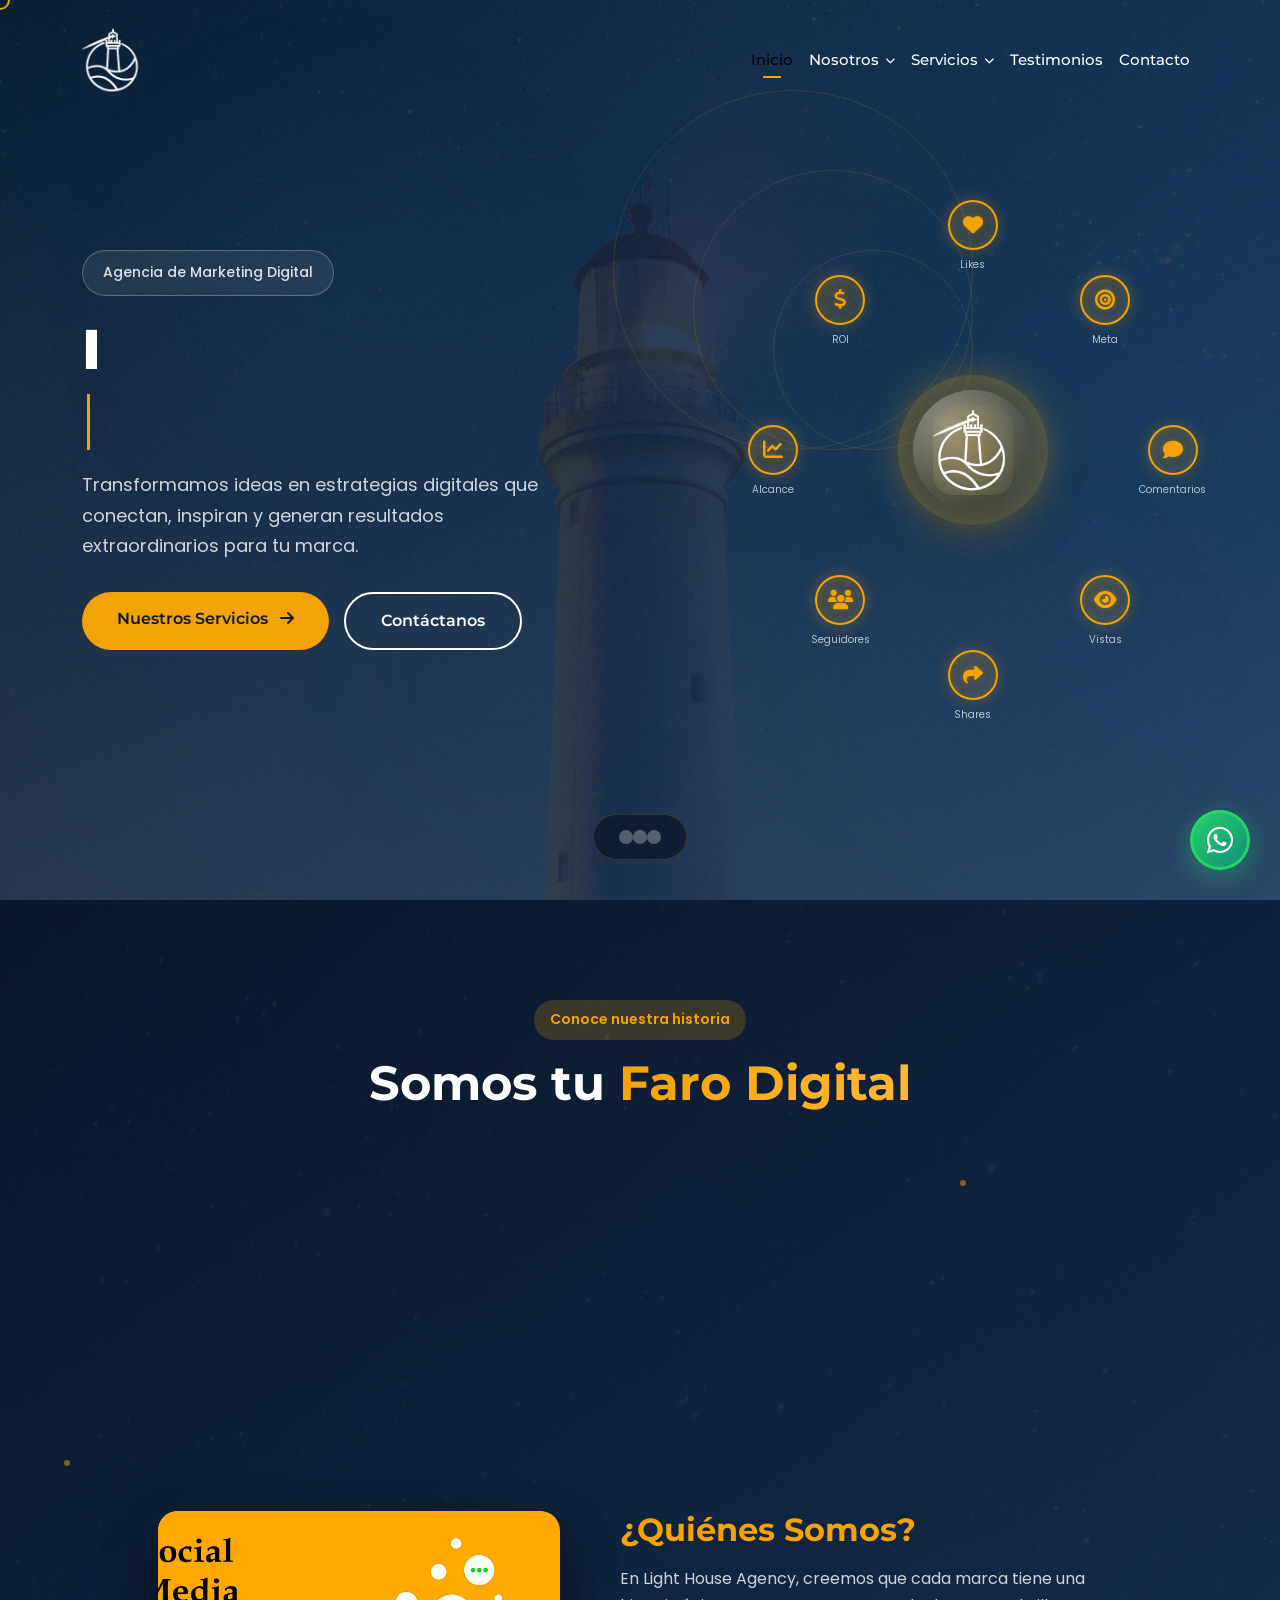
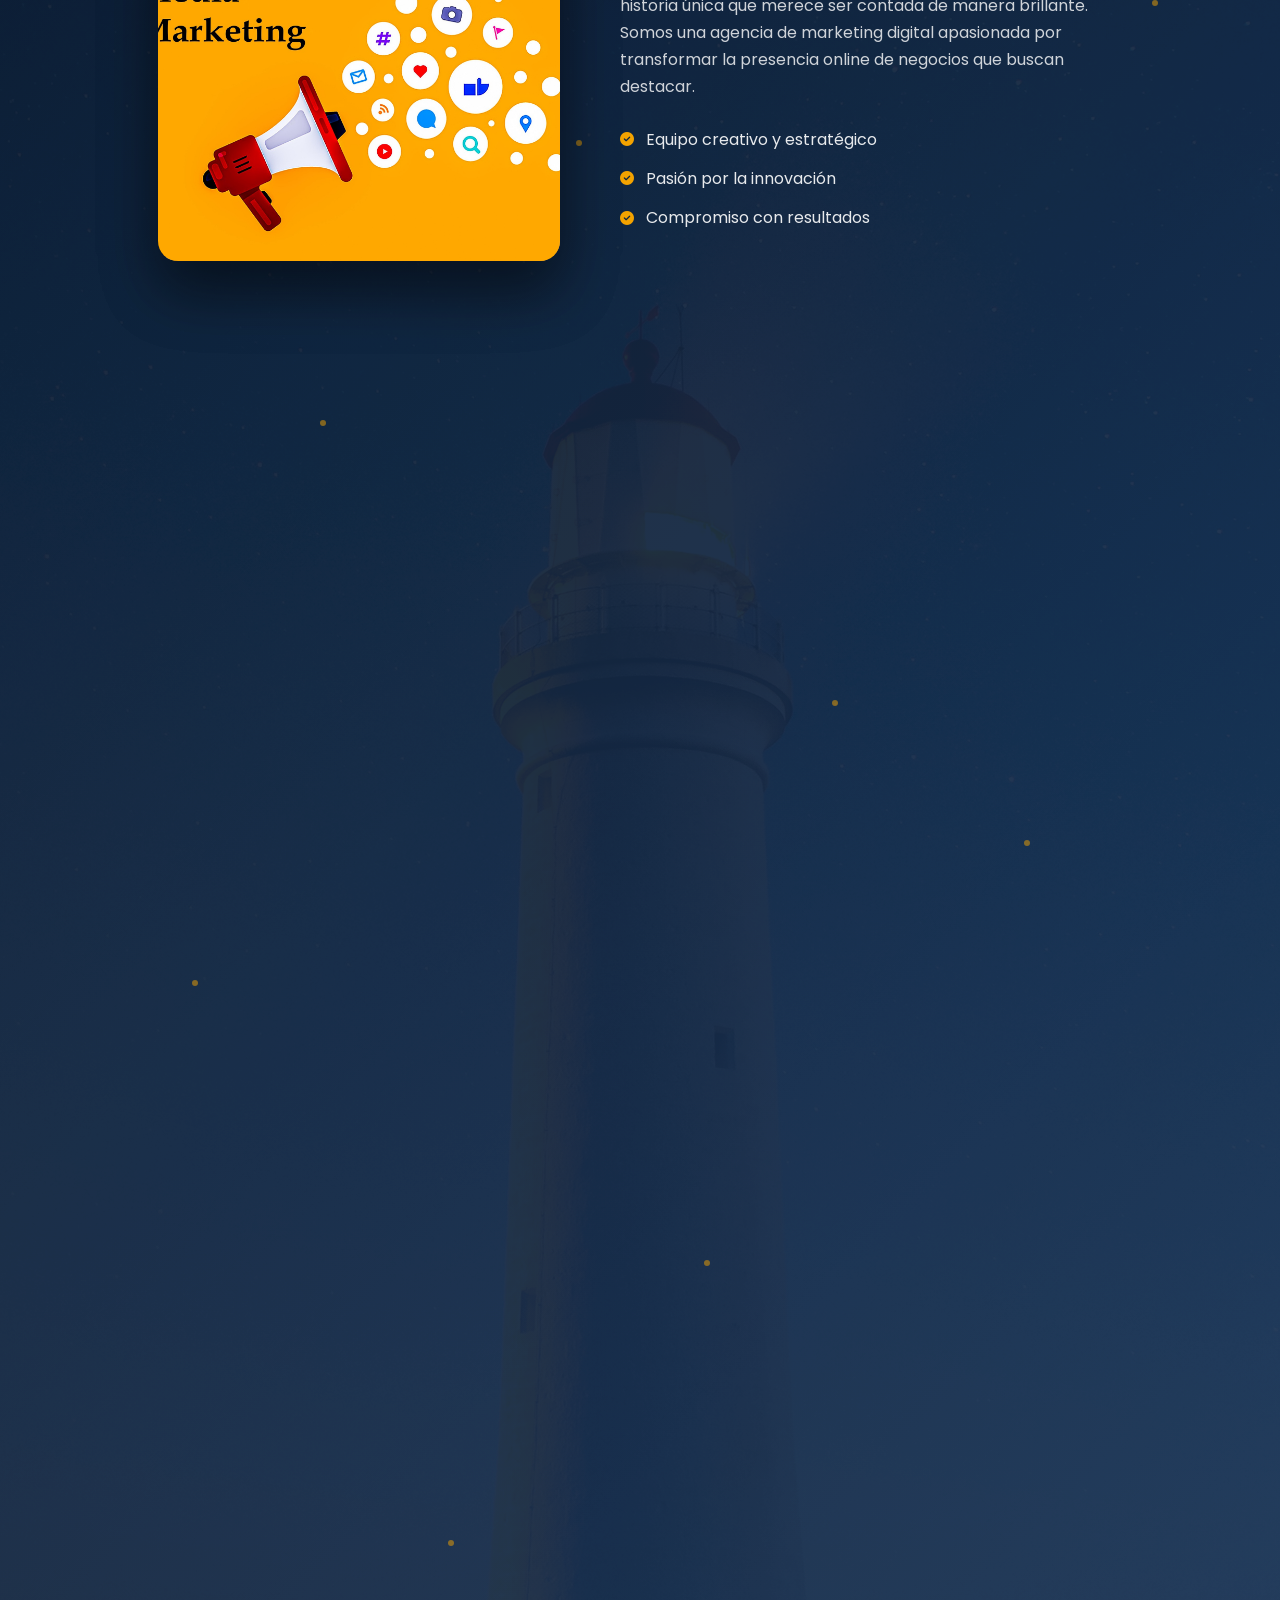
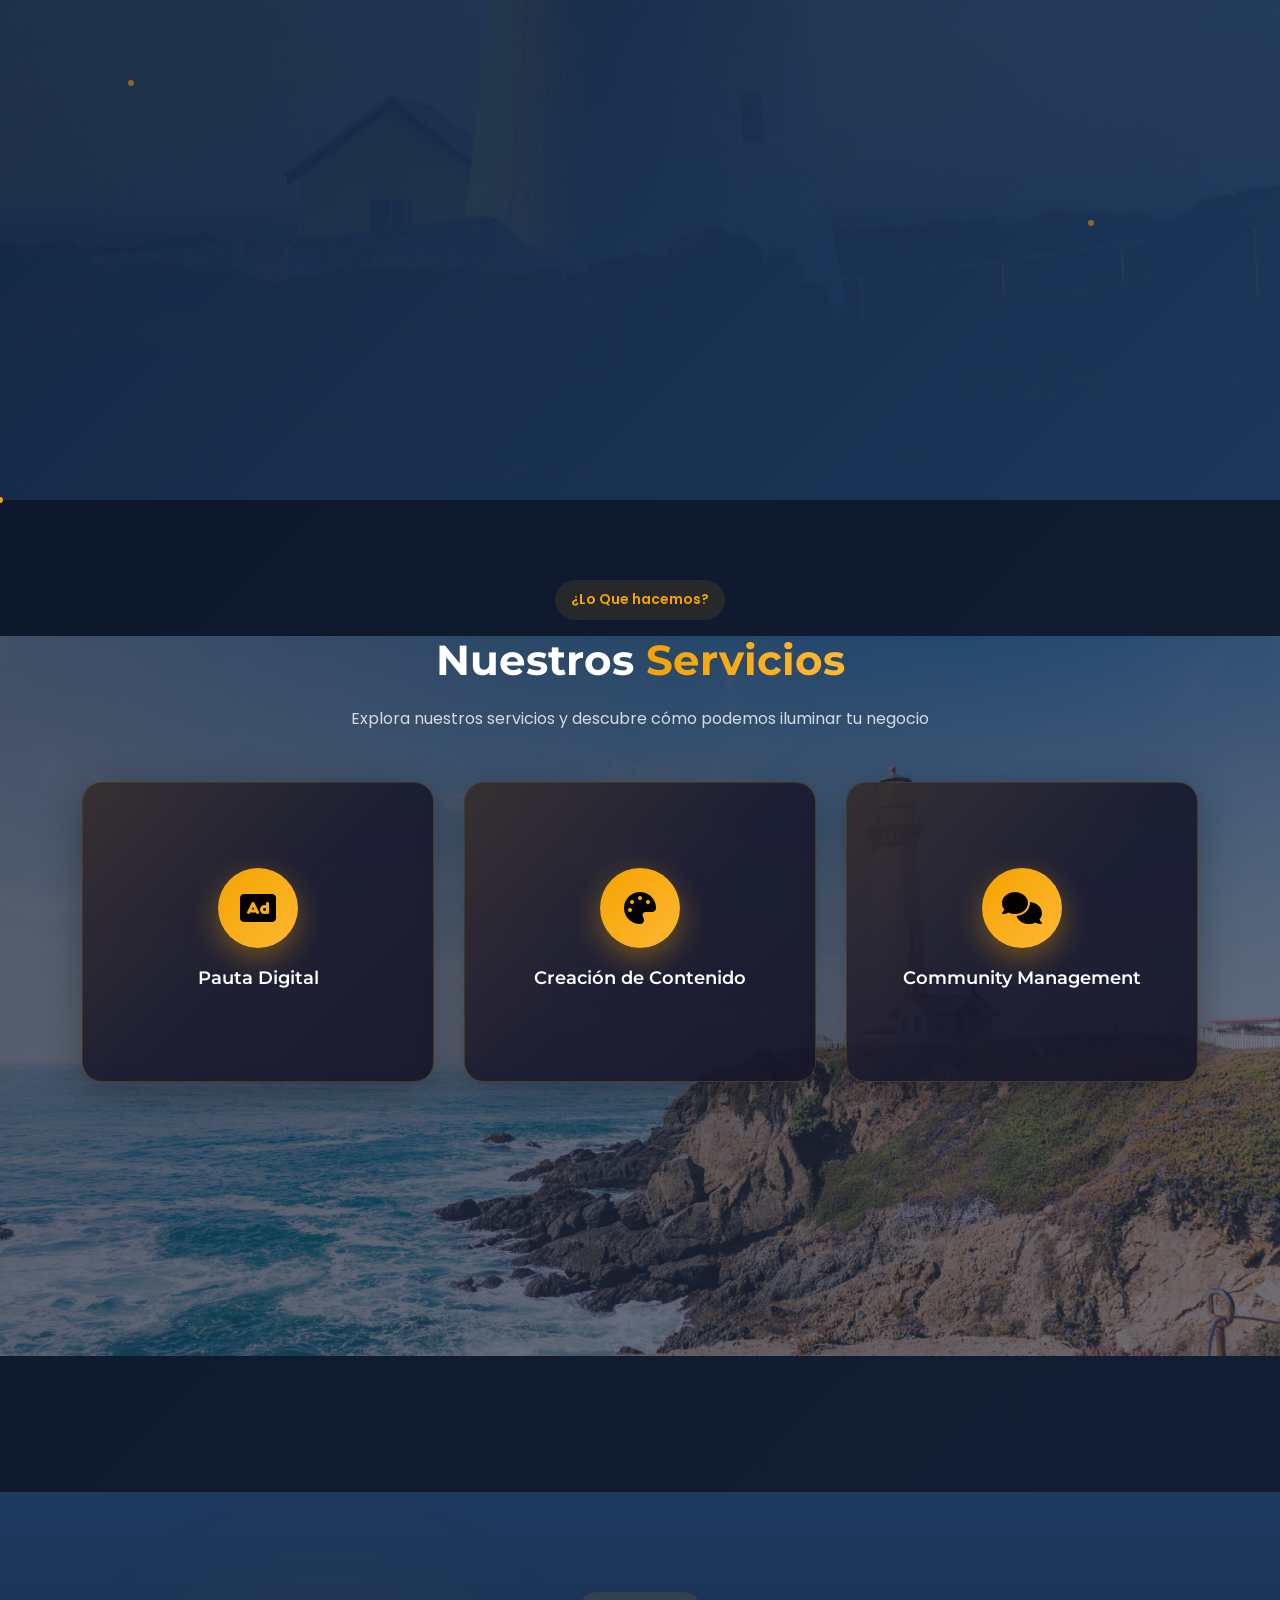
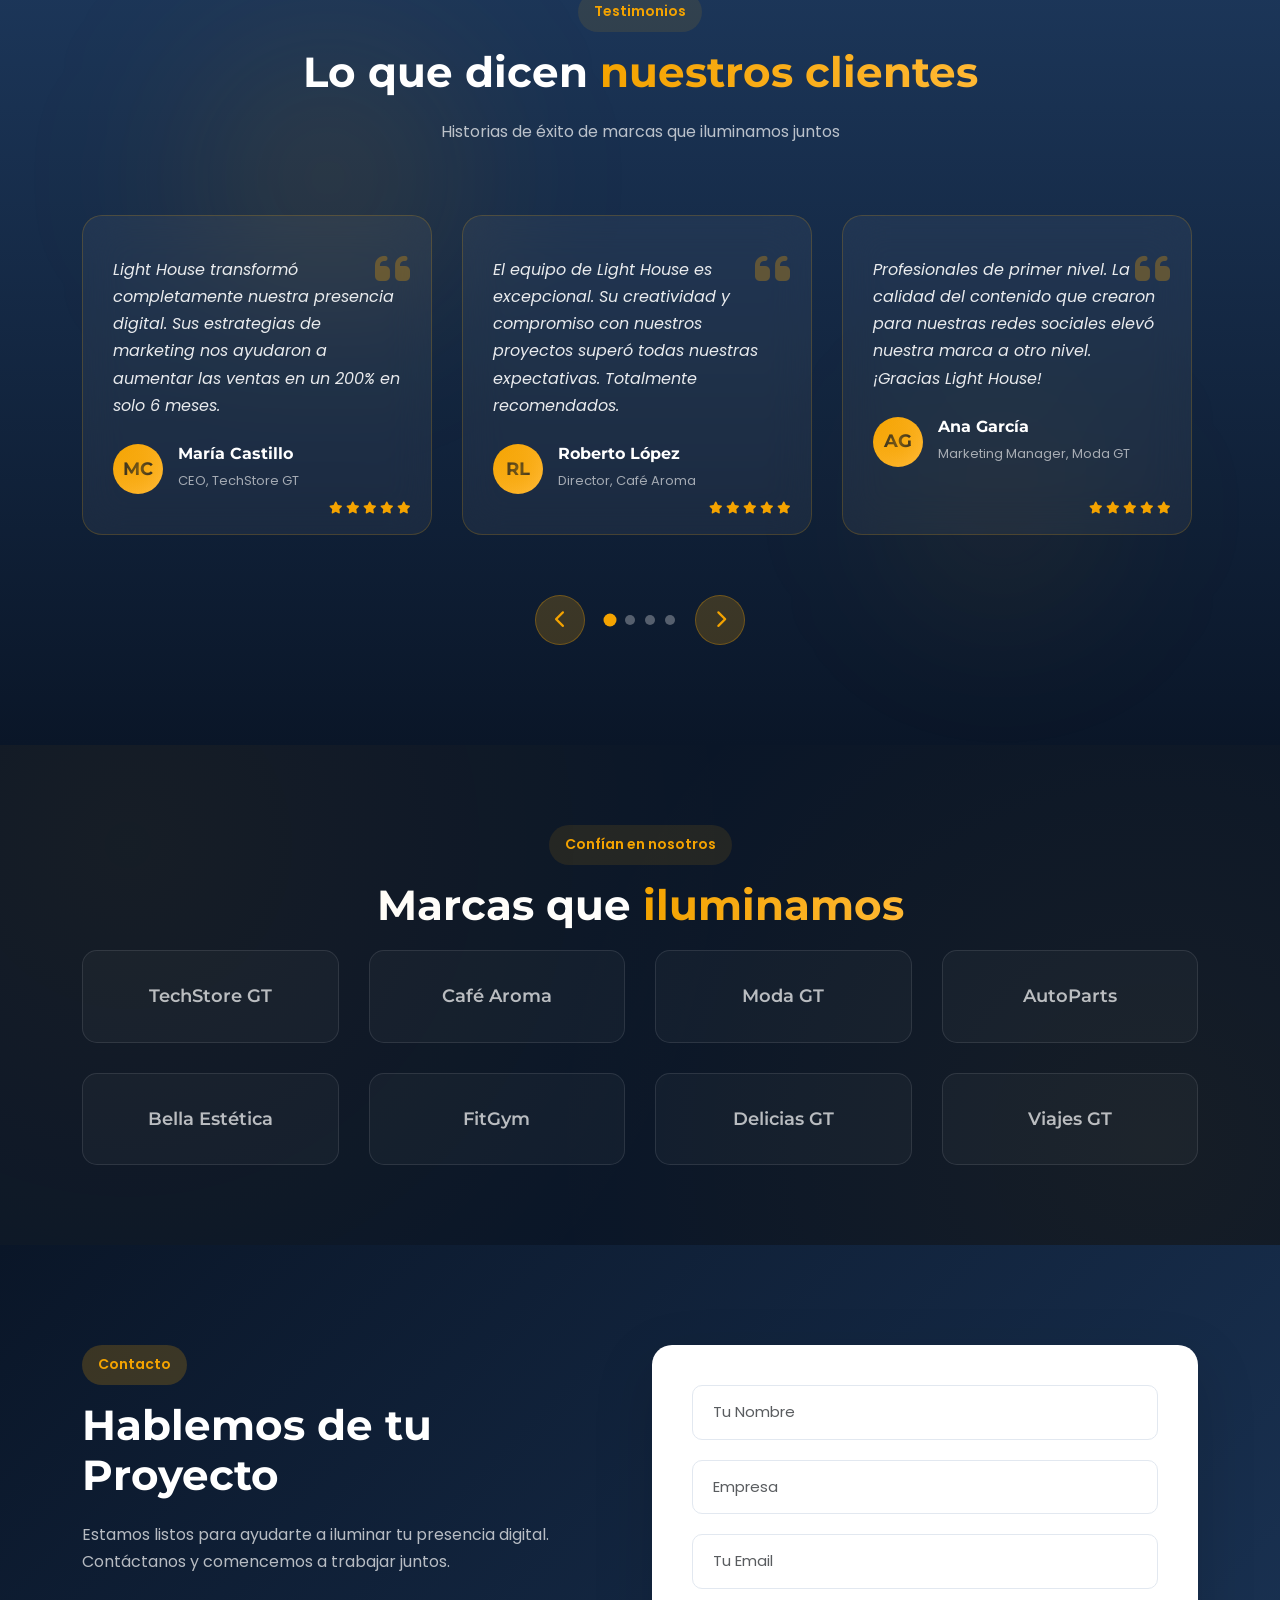
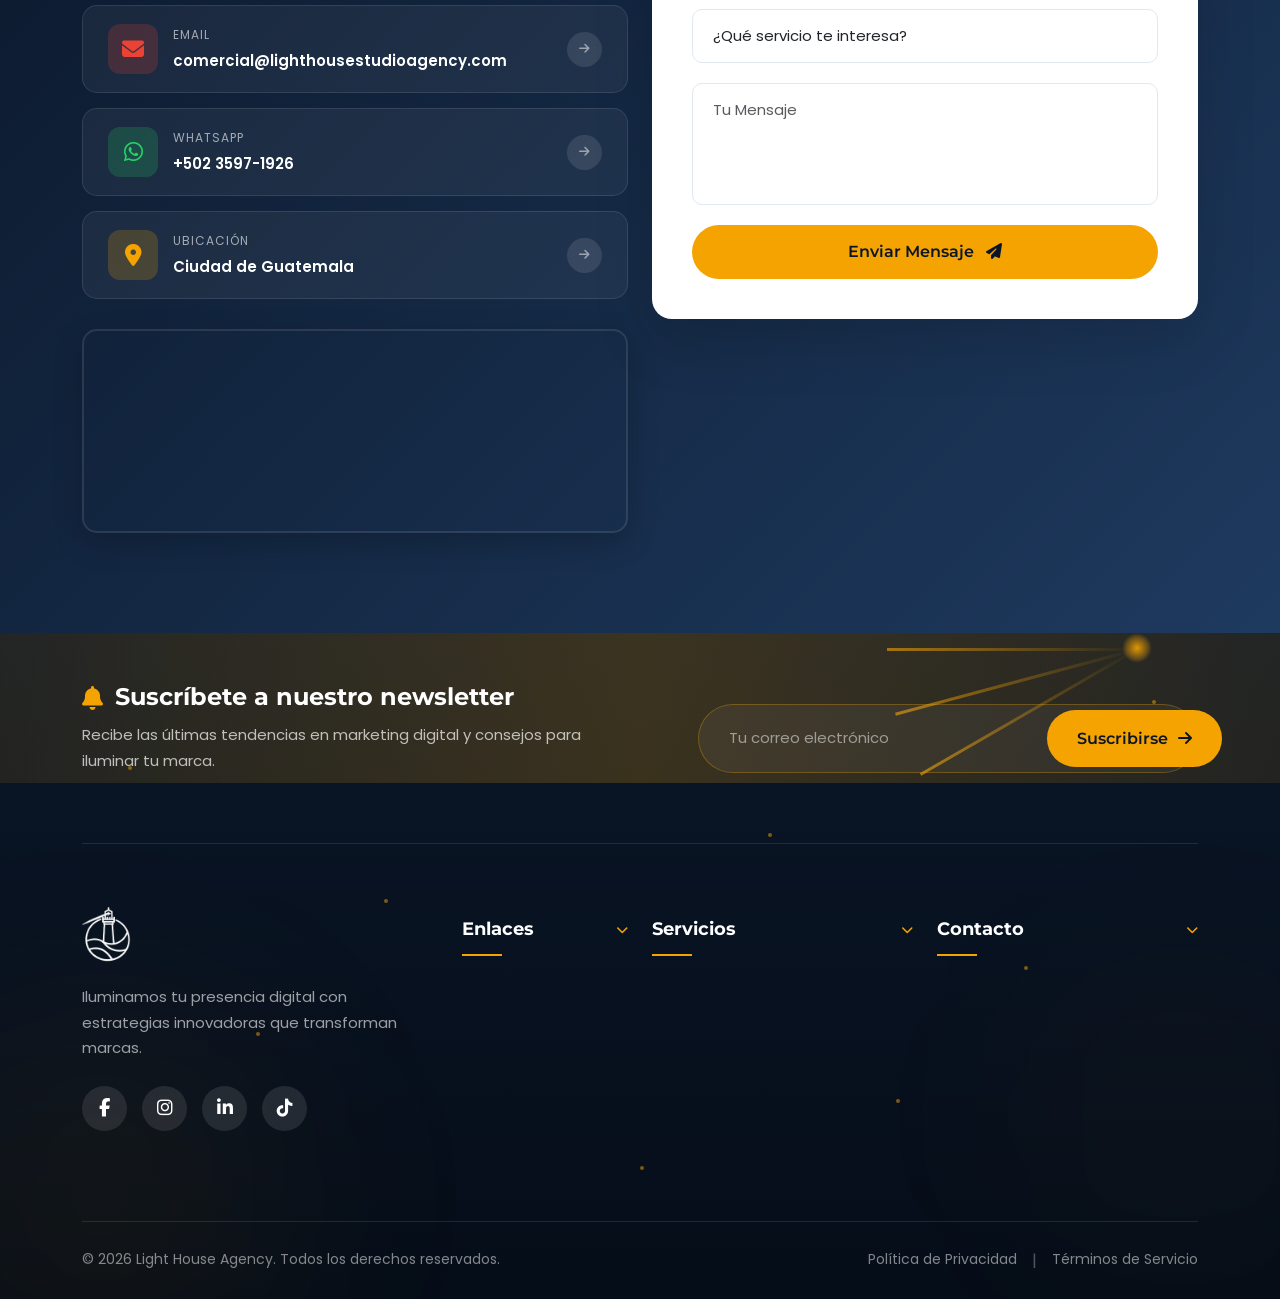
==== commit 7abc1822: "last update host Version final data Light house Studio Agency" ====
--- a/index.html
+++ b/index.html
@@ -17,7 +17,7 @@
 
     <!-- Open Graph / Facebook -->
     <meta property="og:type" content="website">
-    <meta property="og:url" content="https://lighthouseagency.com/">
+    <meta property="og:url" content="https://lighthousestudioagency.com/">
     <meta property="og:title" content="Light House Agency | Agencia de Marketing Digital en Guatemala">
     <meta property="og:description" content="Agencia de marketing digital en Guatemala. Especialistas en creación de contenido, campañas de Google Ads, producción audiovisual y estrategias de marketing.">
     <meta property="og:image" content="img/logo.png">
@@ -25,13 +25,17 @@
 
     <!-- Twitter -->
     <meta name="twitter:card" content="summary_large_image">
-    <meta name="twitter:url" content="https://lighthouseagency.com/">
+    <meta name="twitter:url" content="https://lighthousestudioagency.com/">
     <meta name="twitter:title" content="Light House Agency | Agencia de Marketing Digital en Guatemala">
     <meta name="twitter:description" content="Agencia de marketing digital en Guatemala. Especialistas en creación de contenido, campañas de Google Ads, producción audiovisual y estrategias de marketing.">
     <meta name="twitter:image" content="img/logo.png">
 
     <!-- Canonical -->
-    <link rel="canonical" href="https://lighthouseagency.com/">
+    <link rel="canonical" href="https://lighthousestudioagency.com/">
+
+    <!-- Favicon -->
+    <link rel="icon" type="image/png" href="img/logo.png">
+    <link rel="apple-touch-icon" href="img/logo.png">
 
     <!-- Google Fonts -->
     <link rel="preconnect" href="https://fonts.googleapis.com">
@@ -64,7 +68,7 @@
       "@context": "https://schema.org",
       "@type": "LocalBusiness",
       "name": "Light House Agency",
-      "image": "https://lighthouseagency.com/img/logo.png",
+      "image": "https://lighthousestudioagency.com/img/logo.png",
       "description": "Agencia de marketing digital en Guatemala. Especialistas en creación de contenido, campañas de Google Ads, producción audiovisual, estrategias de marketing y desarrollo de páginas web.",
       "address": {
         "@type": "PostalAddress",
@@ -76,9 +80,9 @@
         "latitude": 14.6349,
         "longitude": -90.5069
       },
-      "url": "https://lighthouseagency.com",
+      "url": "https://lighthousestudioagency.com",
       "telephone": "+50235971926",
-      "email": "hola@lighthouseagency.com",
+      "email": "comercial@lighthousestudioagency.com",
       "openingHours": "Mo-Fr 09:00-18:00",
       "priceRange": "$$",
       "areaServed": {
@@ -344,14 +348,32 @@
             </div>
         </div>
         <div class="container">
-            <div class="section-header text-center">
-                <span class="section-badge">Sobre Nosotros</span>
-                <h2 class="section-title">Somos tu <span class="text-shimmer">Faro Digital</span></h2>
-                <p class="section-description">Conoce nuestra historia, lo que nos impulsa y hacia dónde nos dirigimos.</p>
+            <div class="about-header-container">
+                <div class="section-header text-center">
+                    <span class="section-badge">Conoce nuestra historia</span>
+                    <h2 class="section-title">Somos tu <span class="text-shimmer">Faro Digital</span></h2>
+                </div>
+                <p class="about-intro">Conoce nuestra historia, lo que nos impulsa y hacia dónde nos dirigimos.</p>
             </div>
             <div class="about-carousel-container">
                 <div class="about-carousel">
                     <div class="about-slide" data-index="0">
+                        <div class="about-slide-image-wrapper">
+                            <div class="about-slide-image">
+                                <img src="img/faro1.jpg" alt="Light House Agency">
+                            </div>
+                        </div>
+                        <div class="about-slide-content">
+                            <h3>Nuestra Historia</h3>
+                            <p>Conoce nuestra historia, lo que nos impulsa y hacia dónde nos dirigimos. En Light House Agency creemos que cada marca tiene una historia única que merece ser contada de manera brillante.</p>
+                            <ul class="about-slide-features">
+                                <li><i class="fas fa-check-circle"></i> Pasión por transformar negocios</li>
+                                <li><i class="fas fa-check-circle"></i> Compromiso con resultados</li>
+                                <li><i class="fas fa-check-circle"></i> Innovación constante</li>
+                            </ul>
+                        </div>
+                    </div>
+                    <div class="about-slide" data-index="1">
                         <div class="about-slide-image-wrapper">
                             <div class="about-slide-image">
                                 <img src="img/TRABAJOEQUIPO.jpg" alt="Nuestro Equipo">
@@ -418,144 +440,94 @@
     <div class="custom-cursor"></div>
     <div class="cursor-dot"></div>
 
-    <!-- Services Section -->
-    <section id="services" class="services-section section-padding">
-        <div class="dots-background">
-            <div class="hero-bg"></div>
-            <div class="floating-particles-bg">
-                <div class="floating-particle"></div>
-                <div class="floating-particle"></div>
-                <div class="floating-particle"></div>
-                <div class="floating-particle"></div>
-                <div class="floating-particle"></div>
-                <div class="floating-particle"></div>
-                <div class="floating-particle"></div>
-                <div class="floating-particle"></div>
-                <div class="floating-particle"></div>
-                <div class="floating-particle"></div>
-                <div class="floating-particle"></div>
-                <div class="floating-particle"></div>
-            </div>
-        </div>
+    <!-- Services Cards Section -->
+    <section id="services-cards" class="services-cards-section">
+        <div class="services-cards-bg"></div>
         <div class="container">
             <div class="section-header text-center">
-                <span class="section-badge">Lo que hacemos</span>
-                <h2 class="section-title">Nuestros Servicios</h2>
-                <p class="section-description">Ofrecemos soluciones digitales completas diseñadas para impulsar tu marca al siguiente nivel.</p>
-            </div>
-            <div class="services-carousel-container">
-                <div class="services-carousel">
-                    <div class="service-slide" data-index="0">
-                        <div class="service-image-wrapper">
-                            <div class="service-image">
-                                <img src="img/marketingdigital.jpg" alt="Pauta Digital">
-                            </div>
-                        </div>
-                        <div class="service-content">
+                <span class="section-badge">¿Lo Que hacemos?</span>
+                <h2 class="section-title">Nuestros <span class="text-shimmer">Servicios</span></h2>
+                <p class="section-description">Explora nuestros servicios y descubre cómo podemos iluminar tu negocio</p>
+            </div>
+            <div class="services-cards-grid">
+                <a href="services.html#pauta-digital" class="service-card" data-service="pauta-digital">
+                    <div class="service-card-inner">
+                        <div class="service-card-front">
+                            <div class="service-card-icon"><i class="fas fa-ad"></i></div>
+                            <h3 class="service-card-title">Pauta Digital</h3>
+                        </div>
+                        <div class="service-card-back">
                             <h3>Pauta Digital</h3>
-                            <p>Planificación, desarrollo, implementación, optimización y monitoreo continuo de campañas publicitarias en Meta Ads.</p>
-                            <ul class="service-features">
-                                <li><i class="fas fa-check-circle"></i> Campañas en Facebook e Instagram</li>
-                                <li><i class="fas fa-check-circle"></i> Optimización de presupuesto</li>
-                                <li><i class="fas fa-check-circle"></i> Análisis de resultados</li>
-                            </ul>
-                            <a href="services.html#pauta-digital" class="service-btn">Ver más detalles <i class="fas fa-arrow-right"></i></a>
-                        </div>
-                    </div>
-                    <div class="service-slide" data-index="1">
-                        <div class="service-image-wrapper">
-                            <div class="service-image">
-                                <img src="img/trabajopc.jpg" alt="Creación de Contenido">
-                            </div>
-                        </div>
-                        <div class="service-content">
+                            <p>Campañas publicitarias en Meta Ads, segmentación precisa y optimización continua para maximizar tu ROI.</p>
+                            <span class="service-card-link">Ver más <i class="fas fa-arrow-right"></i></span>
+                        </div>
+                    </div>
+                </a>
+                <a href="services.html#creacion-contenido" class="service-card" data-service="creacion-contenido">
+                    <div class="service-card-inner">
+                        <div class="service-card-front">
+                            <div class="service-card-icon"><i class="fas fa-palette"></i></div>
+                            <h3 class="service-card-title">Creación de Contenido</h3>
+                        </div>
+                        <div class="service-card-back">
                             <h3>Creación de Contenido</h3>
-                            <p>Elaboración de material gráfico para redes sociales: fotografía, diseños, producción de videos y eventos.</p>
-                            <ul class="service-features">
-                                <li><i class="fas fa-check-circle"></i> Fotografía profesional</li>
-                                <li><i class="fas fa-check-circle"></i> Diseño gráfico</li>
-                                <li><i class="fas fa-check-circle"></i> Producción de video</li>
-                            </ul>
-                            <a href="services.html#creacion-contenido" class="service-btn">Ver más detalles <i class="fas fa-arrow-right"></i></a>
-                        </div>
-                    </div>
-                    <div class="service-slide" data-index="2">
-                        <div class="service-image-wrapper">
-                            <div class="service-image">
-                                <img src="img/online.jpg" alt="Community Management">
-                            </div>
-                        </div>
-                        <div class="service-content">
+                            <p>Fotografía profesional, diseño gráfico y producción de videos para destacar tu marca.</p>
+                            <span class="service-card-link">Ver más <i class="fas fa-arrow-right"></i></span>
+                        </div>
+                    </div>
+                </a>
+                <a href="services.html#community-management" class="service-card" data-service="community-management">
+                    <div class="service-card-inner">
+                        <div class="service-card-front">
+                            <div class="service-card-icon"><i class="fas fa-comments"></i></div>
+                            <h3 class="service-card-title">Community Management</h3>
+                        </div>
+                        <div class="service-card-back">
                             <h3>Community Management</h3>
-                            <p>Publicación de contenido según calendario, atención a interacciones y mantenimiento general de redes sociales.</p>
-                            <ul class="service-features">
-                                <li><i class="fas fa-check-circle"></i> Gestión de redes sociales</li>
-                                <li><i class="fas fa-check-circle"></i> Atención al cliente</li>
-                                <li><i class="fas fa-check-circle"></i> Calendario de contenido</li>
-                            </ul>
-                            <a href="services.html#community-management" class="service-btn">Ver más detalles <i class="fas fa-arrow-right"></i></a>
-                        </div>
-                    </div>
-                    <div class="service-slide" data-index="3">
-                        <div class="service-image-wrapper">
-                            <div class="service-image">
-                                <img src="img/estadisticas.jpg" alt="Manejo de Inversión">
-                            </div>
-                        </div>
-                        <div class="service-content">
+                            <p>Gestión de redes sociales, atención al cliente y construcción de comunidad activa.</p>
+                            <span class="service-card-link">Ver más <i class="fas fa-arrow-right"></i></span>
+                        </div>
+                    </div>
+                </a>
+                <a href="services.html#manejo-inversion" class="service-card" data-service="manejo-inversion">
+                    <div class="service-card-inner">
+                        <div class="service-card-front">
+                            <div class="service-card-icon"><i class="fas fa-chart-pie"></i></div>
+                            <h3 class="service-card-title">Manejo de Inversión</h3>
+                        </div>
+                        <div class="service-card-back">
                             <h3>Manejo de Inversión</h3>
-                            <p>Creación de estrategia y administración del presupuesto para pauta en redes sociales según los objetivos del cliente.</p>
-                            <ul class="service-features">
-                                <li><i class="fas fa-check-circle"></i> Estrategia publicitaria</li>
-                                <li><i class="fas fa-check-circle"></i> Administración de presupuesto</li>
-                                <li><i class="fas fa-check-circle"></i> Maximización de ROI</li>
-                            </ul>
-                            <a href="services.html#manejo-inversion" class="service-btn">Ver más detalles <i class="fas fa-arrow-right"></i></a>
-                        </div>
-                    </div>
-                    <div class="service-slide" data-index="4">
-                        <div class="service-image-wrapper">
-                            <div class="service-image">
-                                <img src="img/busqueda.png" alt="Análisis y Reportes">
-                            </div>
-                        </div>
-                        <div class="service-content">
+                            <p>Administración estratégica del presupuesto publicitario para maximizar resultados.</p>
+                            <span class="service-card-link">Ver más <i class="fas fa-arrow-right"></i></span>
+                        </div>
+                    </div>
+                </a>
+                <a href="services.html#analisis-reportes" class="service-card" data-service="analisis-reportes">
+                    <div class="service-card-inner">
+                        <div class="service-card-front">
+                            <div class="service-card-icon"><i class="fas fa-file-alt"></i></div>
+                            <h3 class="service-card-title">Análisis y Reportes</h3>
+                        </div>
+                        <div class="service-card-back">
                             <h3>Análisis y Reportes</h3>
-                            <p>Reportes detallados relacionados con todos y cada uno de los proyectos para medir el éxito de las estrategias.</p>
-                            <ul class="service-features">
-                                <li><i class="fas fa-check-circle"></i> Métricas de desempeño</li>
-                                <li><i class="fas fa-check-circle"></i> Informes mensuales</li>
-                                <li><i class="fas fa-check-circle"></i> Recomendaciones</li>
-                            </ul>
-                            <a href="services.html#analisis-reportes" class="service-btn">Ver más detalles <i class="fas fa-arrow-right"></i></a>
-                        </div>
-                    </div>
-                    <div class="service-slide" data-index="5">
-                        <div class="service-image-wrapper">
-                            <div class="service-image">
-                                <img src="img/trabajopc.jpg" alt="Desarrollo de Páginas Web">
-                            </div>
-                        </div>
-                        <div class="service-content">
-                            <h3>Desarrollo de Páginas Web</h3>
-                            <p>Diseño y desarrollo de sitios web profesionales, optimizados para convertir visitantes en clientes potenciales.</p>
-                            <ul class="service-features">
-                                <li><i class="fas fa-check-circle"></i> Diseño Responsive</li>
-                                <li><i class="fas fa-check-circle"></i> Optimización SEO</li>
-                                <li><i class="fas fa-check-circle"></i> Enfoque en Conversión</li>
-                            </ul>
-                            <a href="services.html#desarrollo-web" class="service-btn">Ver más detalles <i class="fas fa-arrow-right"></i></a>
-                        </div>
-                    </div>
-                </div>
-                <div class="carousel-progress">
-                    <div class="progress-dot active" data-index="0"></div>
-                    <div class="progress-dot" data-index="1"></div>
-                    <div class="progress-dot" data-index="2"></div>
-                    <div class="progress-dot" data-index="3"></div>
-                    <div class="progress-dot" data-index="4"></div>
-                    <div class="progress-dot" data-index="5"></div>
-                </div>
+                            <p>Métricas detalladas e informes mensuales para medir el éxito de tus estrategias.</p>
+                            <span class="service-card-link">Ver más <i class="fas fa-arrow-right"></i></span>
+                        </div>
+                    </div>
+                </a>
+                <a href="services.html#desarrollo-web" class="service-card" data-service="desarrollo-web">
+                    <div class="service-card-inner">
+                        <div class="service-card-front">
+                            <div class="service-card-icon"><i class="fas fa-laptop-code"></i></div>
+                            <h3 class="service-card-title">Desarrollo Web</h3>
+                        </div>
+                        <div class="service-card-back">
+                            <h3>Desarrollo Web</h3>
+                            <p>Sitios web profesionales, responsive y optimizados para convertir visitantes en clientes.</p>
+                            <span class="service-card-link">Ver más <i class="fas fa-arrow-right"></i></span>
+                        </div>
+                    </div>
+                </a>
             </div>
         </div>
     </section>
@@ -649,7 +621,6 @@
                     <button class="testimonial-nav-btn next-btn" aria-label="Siguiente"><i class="fas fa-chevron-right"></i></button>
                 </div>
             </div>
-        </div>
     </section>
 
     <!-- Clients Section -->
@@ -683,11 +654,11 @@
                         <h2 class="section-title contact-title-animate">Hablemos de tu Proyecto</h2>
                         <p class="contact-text-animate">Estamos listos para ayudarte a iluminar tu presencia digital. Contáctanos y comencemos a trabajar juntos.</p>
                         <div class="contact-buttons">
-                            <a href="mailto:hola@lighthouseagency.com?subject=Información sobre servicios - Light House Agency" class="contact-btn contact-btn-email">
+                            <a href="mailto:comercial@lighthousestudioagency.com?subject=Información sobre servicios - Light House Agency" class="contact-btn contact-btn-email">
                                 <div class="contact-btn-icon"><i class="fas fa-envelope"></i></div>
                                 <div class="contact-btn-text">
                                     <span class="contact-btn-label">Email</span>
-                                    <span class="contact-btn-value">hola@lighthouseagency.com</span>
+                                    <span class="contact-btn-value">comercial@lighthousestudioagency.com</span>
                                 </div>
                                 <div class="contact-btn-arrow"><i class="fas fa-arrow-right"></i></div>
                             </a>
@@ -725,6 +696,9 @@
                                 <input type="text" class="form-control" placeholder="Tu Nombre" required>
                             </div>
                             <div class="form-group">
+                                <input type="text" class="form-control" placeholder="Empresa" required>
+                            </div>
+                            <div class="form-group">
                                 <input type="email" class="form-control" placeholder="Tu Email" required>
                             </div>
                             <div class="form-group">
@@ -848,7 +822,7 @@
                                     <div class="contact-icon-glow"><i class="fas fa-envelope"></i></div>
                                     <div class="contact-detail">
                                         <span class="contact-label">Email</span>
-                                        <a href="mailto:hola@lighthouseagency.com">hola@lighthouseagency.com</a>
+                                        <a href="mailto:comercial@lighthousestudioagency.com">comercial@lighthousestudioagency.com</a>
                                     </div>
                                 </div>
                                 <div class="footer-contact-item">
--- a/css/style.css
+++ b/css/style.css
@@ -1024,6 +1024,29 @@
     margin-bottom: 40px;
 }
 
+.about-header-container {
+    text-align: center;
+    margin-bottom: 40px;
+}
+
+.about-header-container .section-header {
+    margin-bottom: 20px;
+}
+
+.about-header-container .section-header .section-title {
+    font-size: 48px;
+    font-weight: 700;
+}
+
+.about-intro {
+    color: rgba(255, 255, 255, 0.8);
+    font-size: 18px;
+    max-width: 700px;
+    margin: 0 auto 50px auto;
+    line-height: 1.6;
+    text-align: center;
+}
+
 .about-carousel-container {
     position: relative;
     z-index: 10;
@@ -1068,7 +1091,7 @@
     position: absolute;
     width: 100%;
     left: 0;
-    padding: 0 40px;
+    padding: 0 5%;
 }
 
 .about-slide.active {
@@ -1076,6 +1099,28 @@
     visibility: visible;
     pointer-events: auto;
     position: relative;
+    flex-direction: row;
+    justify-content: space-between;
+}
+
+.about-slide-image-wrapper {
+    flex: 0 0 45%;
+    position: relative;
+    max-width: 500px;
+}
+
+.about-slide-content {
+    flex: 0 0 48%;
+    text-align: left;
+    max-width: 550px;
+}
+
+.about-section .section-header {
+    text-align: center;
+}
+
+.about-section .section-header .section-title {
+    width: 100%;
 }
 
 .about-slide-image-wrapper {
@@ -1383,7 +1428,7 @@
 .services-carousel-container {
     position: relative;
     z-index: 10;
-    padding-top: 200px;
+    padding-top: 40px;
 }
 
 .services-carousel-container.is-pinned {
@@ -2325,6 +2370,249 @@
 @media (max-width: 768px) {
     .testimonial-card { flex: 0 0 300px; padding: 30px 20px; }
     .testimonial-text { font-size: 14px; }
+}
+
+/* ===================================
+   Services Cards Section (Flip Cards)
+   =================================== */
+.services-cards-section {
+    position: relative;
+    padding: 80px 0;
+    background: var(--color-blue-dark);
+    overflow: hidden;
+}
+
+.services-cards-bg {
+    position: absolute;
+    top: 0; left: 0;
+    width: 100%; height: 100%;
+    background: linear-gradient(135deg, rgba(15, 25, 45, 0.7) 0%, rgba(25, 35, 60, 0.6) 100%),
+                url('../img/faro-servicios.jpg');
+    background-size: contain;
+    background-position: center center;
+    background-repeat: no-repeat;
+}
+
+.services-cards-section .section-header {
+    position: relative;
+    z-index: 10;
+}
+
+.services-cards-section .section-badge {
+    color: #F4A300;
+}
+
+.services-cards-section .section-title {
+    color: #fff;
+    font-size: 42px;
+    font-weight: 700;
+}
+
+.services-cards-section .section-description {
+    color: rgba(255, 255, 255, 0.8);
+    margin-bottom: 50px;
+    position: relative;
+    z-index: 10;
+}
+
+.services-cards-grid {
+    display: grid;
+    grid-template-columns: repeat(3, 1fr);
+    gap: 30px;
+    position: relative;
+    z-index: 10;
+}
+
+.service-card {
+    display: block;
+    text-decoration: none;
+    perspective: 1000px;
+    height: 300px;
+}
+
+.service-card-inner {
+    position: relative;
+    width: 100%;
+    height: 100%;
+    transition: transform 0.6s cubic-bezier(0.4, 0, 0.2, 1);
+    transform-style: preserve-3d;
+}
+
+.service-card:hover .service-card-inner {
+    transform: rotateY(180deg);
+}
+
+.service-card-front,
+.service-card-back {
+    position: absolute;
+    width: 100%;
+    height: 100%;
+    backface-visibility: hidden;
+    border-radius: 20px;
+    display: flex;
+    flex-direction: column;
+    align-items: center;
+    justify-content: center;
+    padding: 30px;
+    text-align: center;
+}
+
+.service-card-front {
+    background: linear-gradient(135deg, rgba(30, 30, 50, 0.9) 0%, rgba(20, 20, 40, 0.9) 100%);
+    border: 1px solid rgba(244, 163, 0, 0.2);
+    box-shadow: 0 10px 40px rgba(0, 0, 0, 0.3);
+}
+
+.service-card-front::before {
+    content: '';
+    position: absolute;
+    top: 0;
+    left: 0;
+    right: 0;
+    bottom: 0;
+    border-radius: 20px;
+    background: linear-gradient(135deg, rgba(244, 163, 0, 0.1) 0%, transparent 50%);
+    pointer-events: none;
+}
+
+.service-card-icon {
+    width: 80px;
+    height: 80px;
+    border-radius: 50%;
+    background: linear-gradient(135deg, #F4A300, #FFB833);
+    display: flex;
+    align-items: center;
+    justify-content: center;
+    margin-bottom: 20px;
+    box-shadow: 0 10px 30px rgba(244, 163, 0, 0.4);
+}
+
+.service-card-icon i {
+    font-size: 32px;
+    color: #000;
+}
+
+.service-card-title {
+    color: var(--color-white);
+    font-size: 18px;
+    font-weight: 600;
+    font-family: 'Montserrat', sans-serif;
+}
+
+.service-card-back {
+    background: rgba(255, 255, 255, 0.98);
+    transform: rotateY(180deg);
+    color: #1a1a2e;
+    position: relative;
+    overflow: hidden;
+}
+
+.service-card-back::before {
+    content: '';
+    position: absolute;
+    top: 0;
+    left: 0;
+    right: 0;
+    bottom: 0;
+    background-size: cover;
+    background-position: center center;
+    background-repeat: no-repeat;
+    opacity: 0.2;
+    z-index: 0;
+}
+
+/* Watermark images for each service */
+.service-card[data-service="pauta-digital"] .service-card-back::before {
+    background-image: url('../img/marketingdigital.jpg');
+}
+
+.service-card[data-service="creacion-contenido"] .service-card-back::before {
+    background-image: url('../img/trabajopc.jpg');
+}
+
+.service-card[data-service="community-management"] .service-card-back::before {
+    background-image: url('../img/online.jpg');
+}
+
+.service-card[data-service="manejo-inversion"] .service-card-back::before {
+    background-image: url('../img/estadisticas.jpg');
+}
+
+.service-card[data-service="analisis-reportes"] .service-card-back::before {
+    background-image: url('../img/busqueda.png');
+}
+
+.service-card[data-service="desarrollo-web"] .service-card-back::before {
+    background-image: url('../img/trabajopc.jpg');
+}
+
+.service-card-back > * {
+    position: relative;
+    z-index: 1;
+}
+
+.service-card-back h3 {
+    color: #1a1a2e;
+    font-size: 20px;
+    font-weight: 700;
+    margin-bottom: 15px;
+    font-family: 'Montserrat', sans-serif;
+}
+
+.service-card-back p {
+    color: #4a4a6a;
+    font-size: 14px;
+    line-height: 1.6;
+    margin-bottom: 20px;
+}
+
+.service-card-link {
+    color: #F4A300;
+    font-weight: 600;
+    font-size: 14px;
+    display: flex;
+    align-items: center;
+    gap: 8px;
+}
+
+.service-card-link i {
+    font-size: 12px;
+    transition: transform 0.3s;
+}
+
+.service-card:hover .service-card-link i {
+    transform: translateX(5px);
+}
+
+.service-card-link {
+    font-weight: 600;
+    font-size: 14px;
+    display: flex;
+    align-items: center;
+    gap: 8px;
+}
+
+.service-card-link i {
+    transition: transform 0.3s ease;
+}
+
+.service-card:hover .service-card-link i {
+    transform: translateX(5px);
+}
+
+@media (max-width: 992px) {
+    .services-cards-grid {
+        grid-template-columns: repeat(2, 1fr);
+    }
+}
+
+@media (max-width: 576px) {
+    .services-cards-grid {
+        grid-template-columns: 1fr;
+    }
+    .service-card {
+        height: 280px;
+    }
 }
 
 /* ===================================
